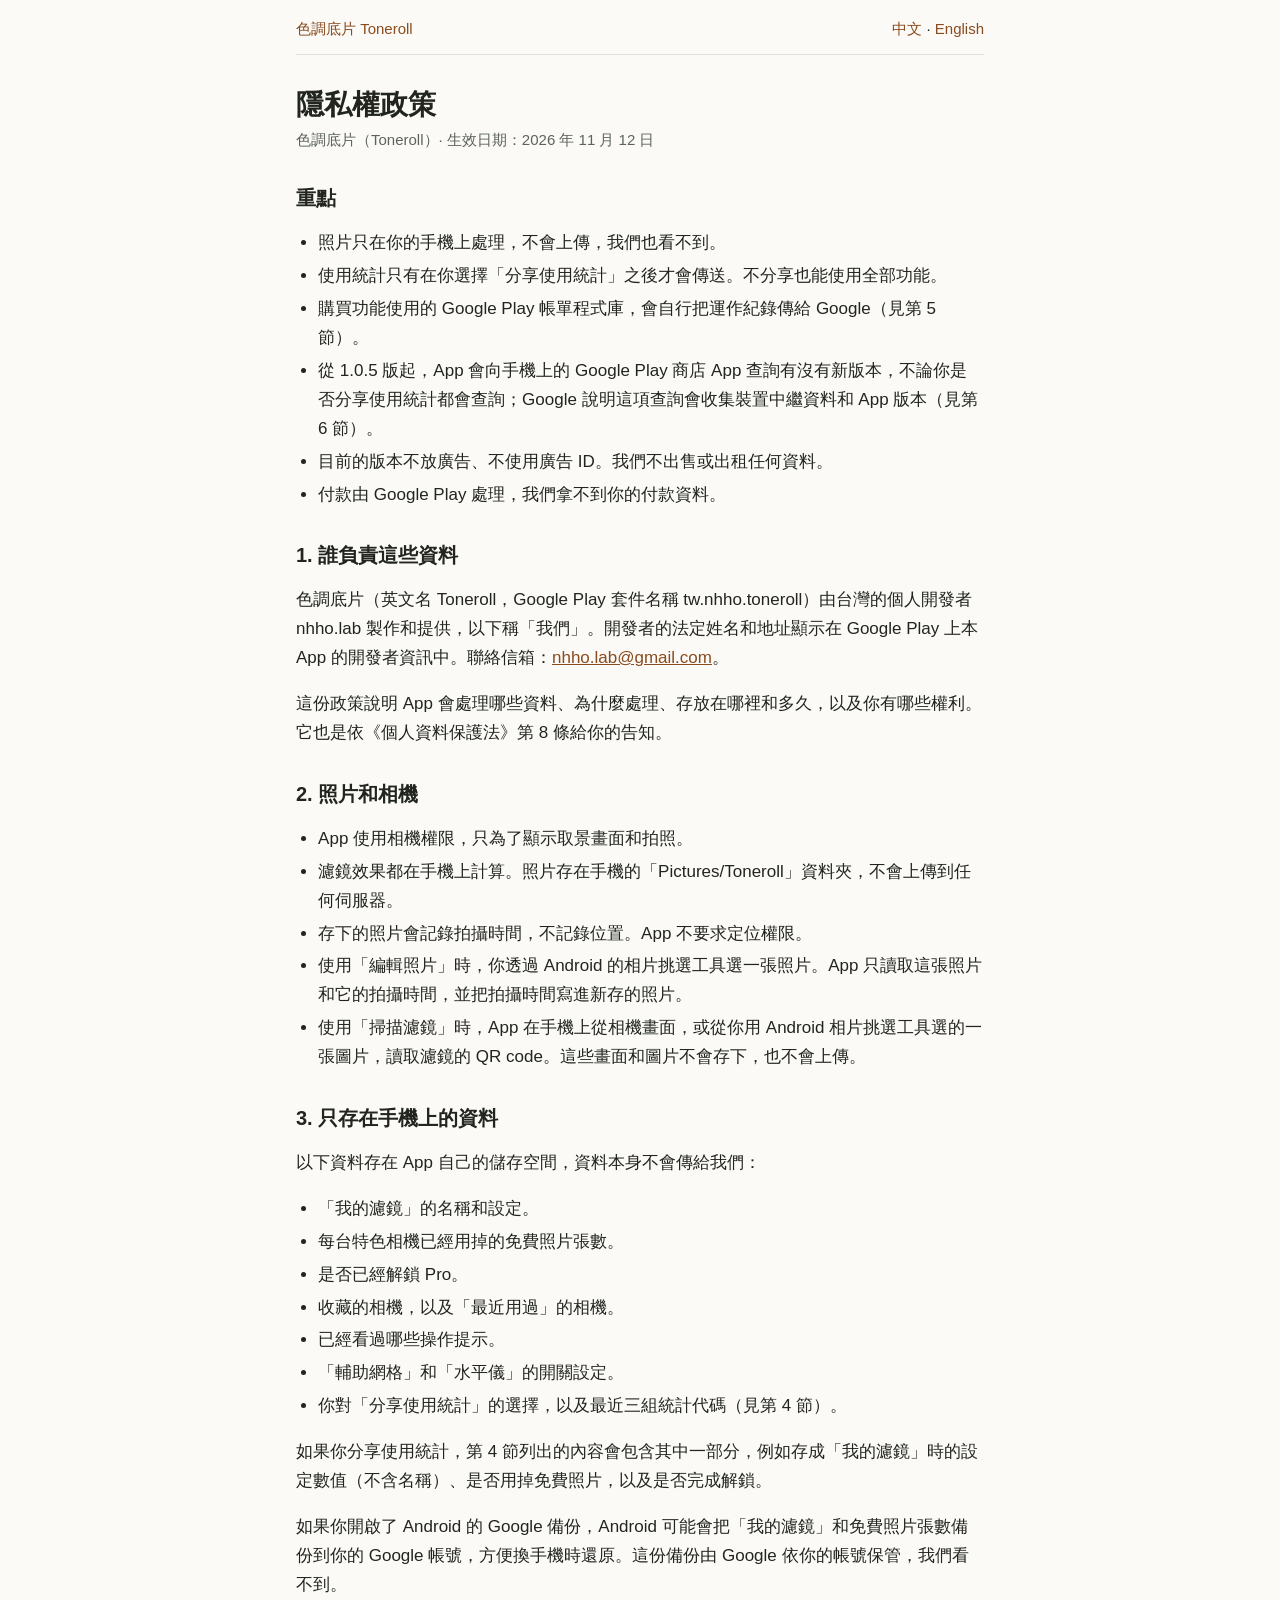
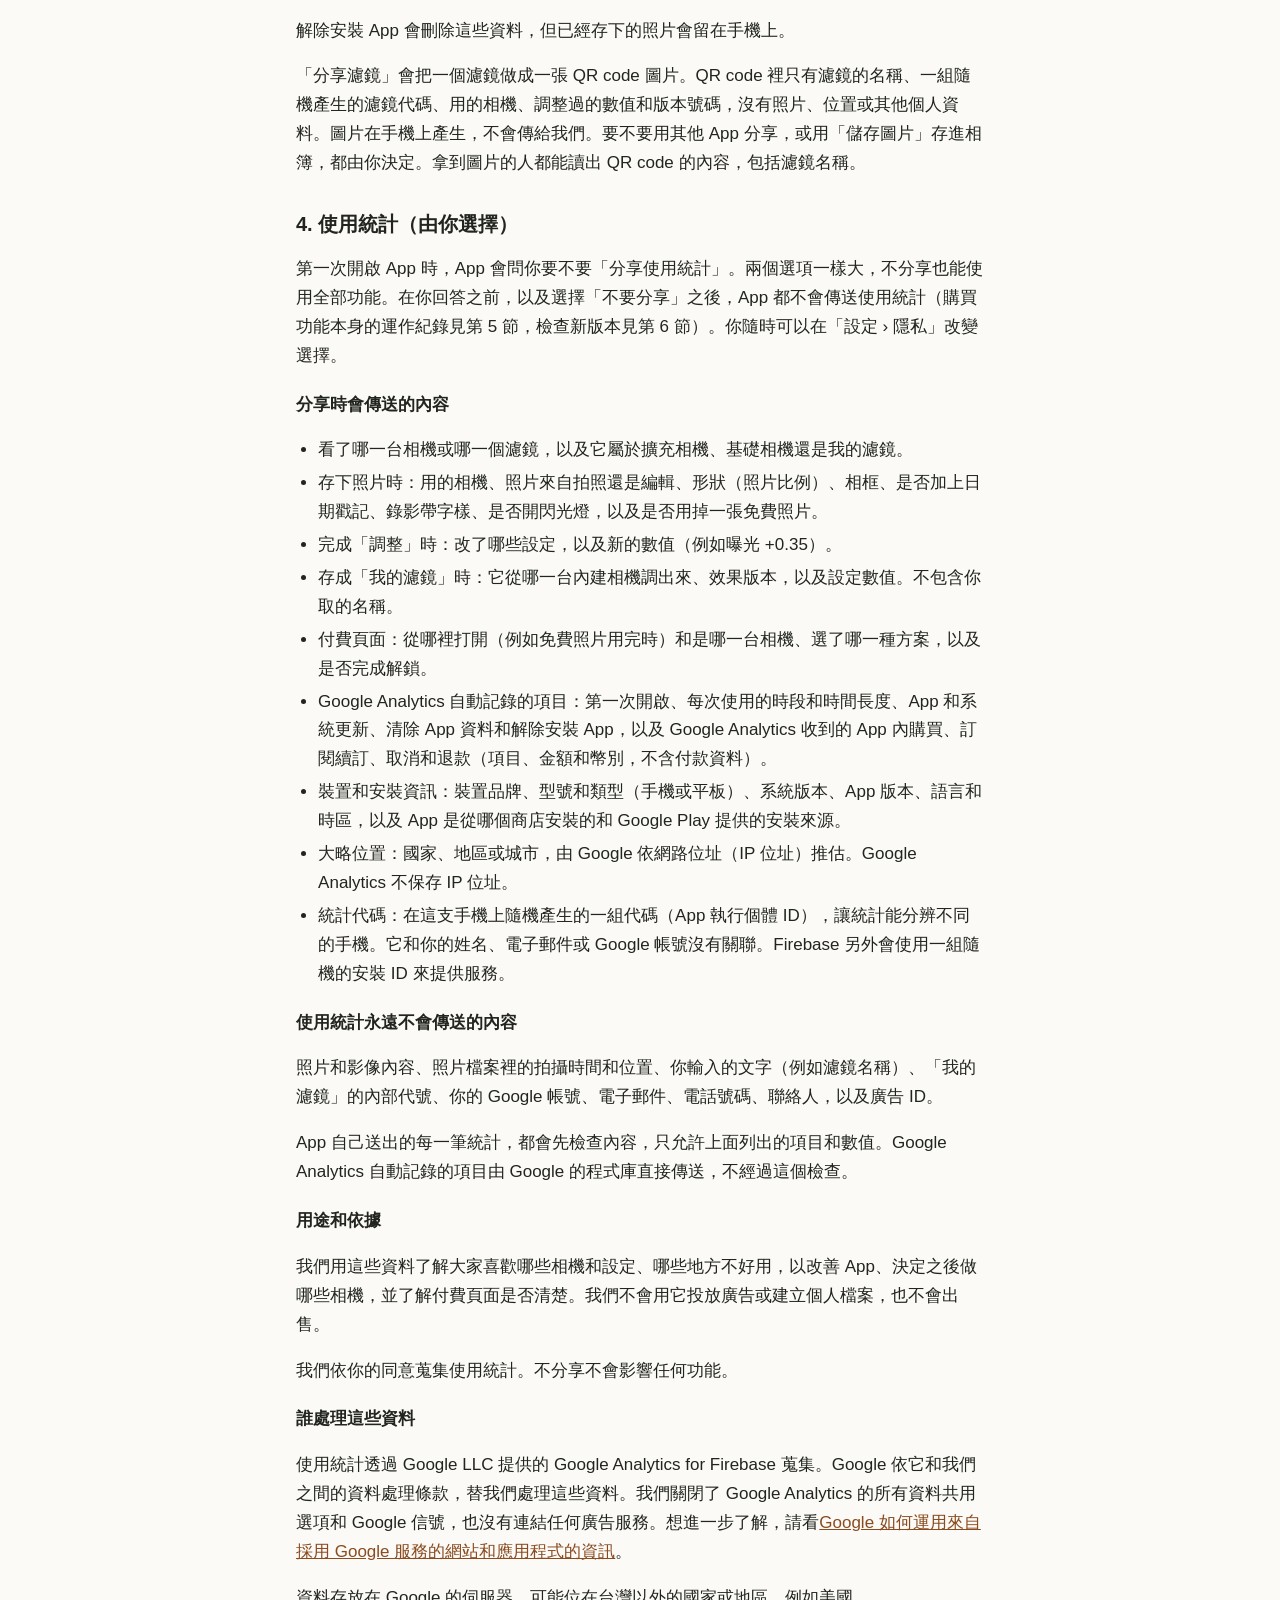
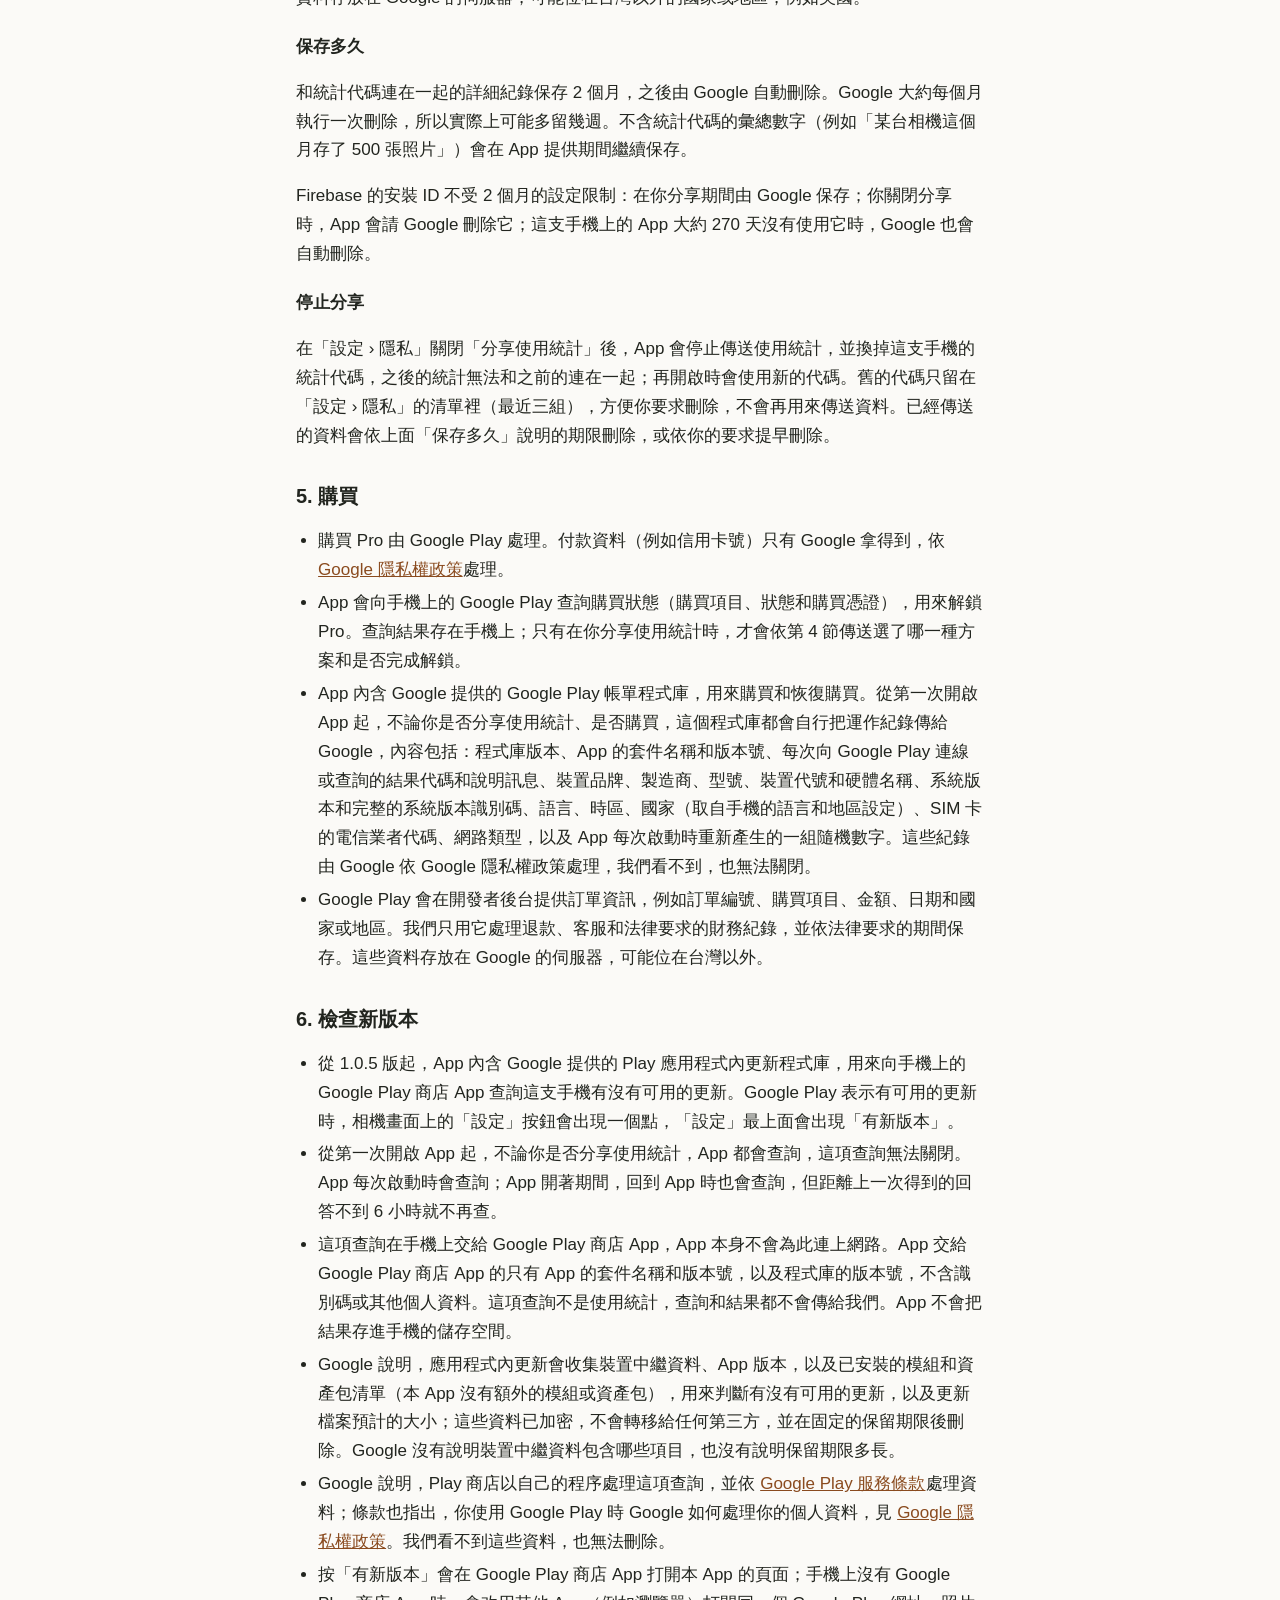
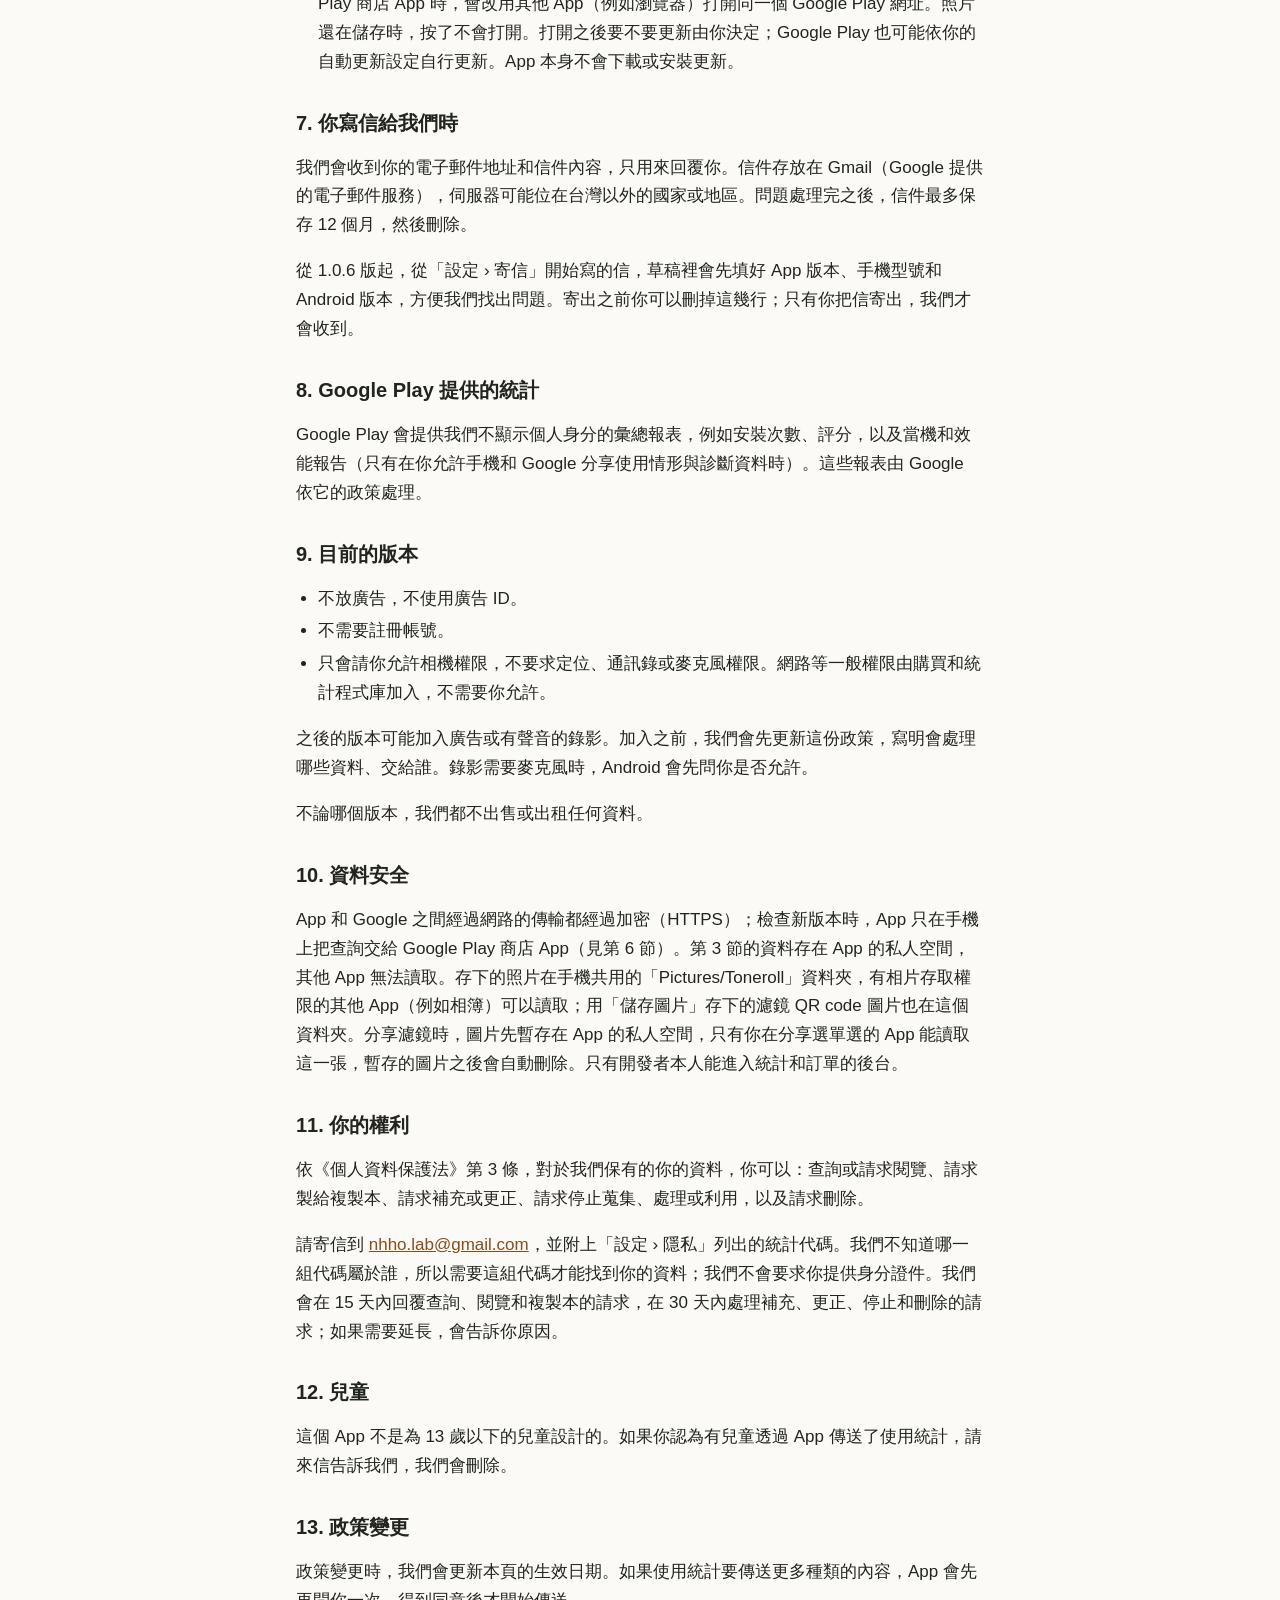
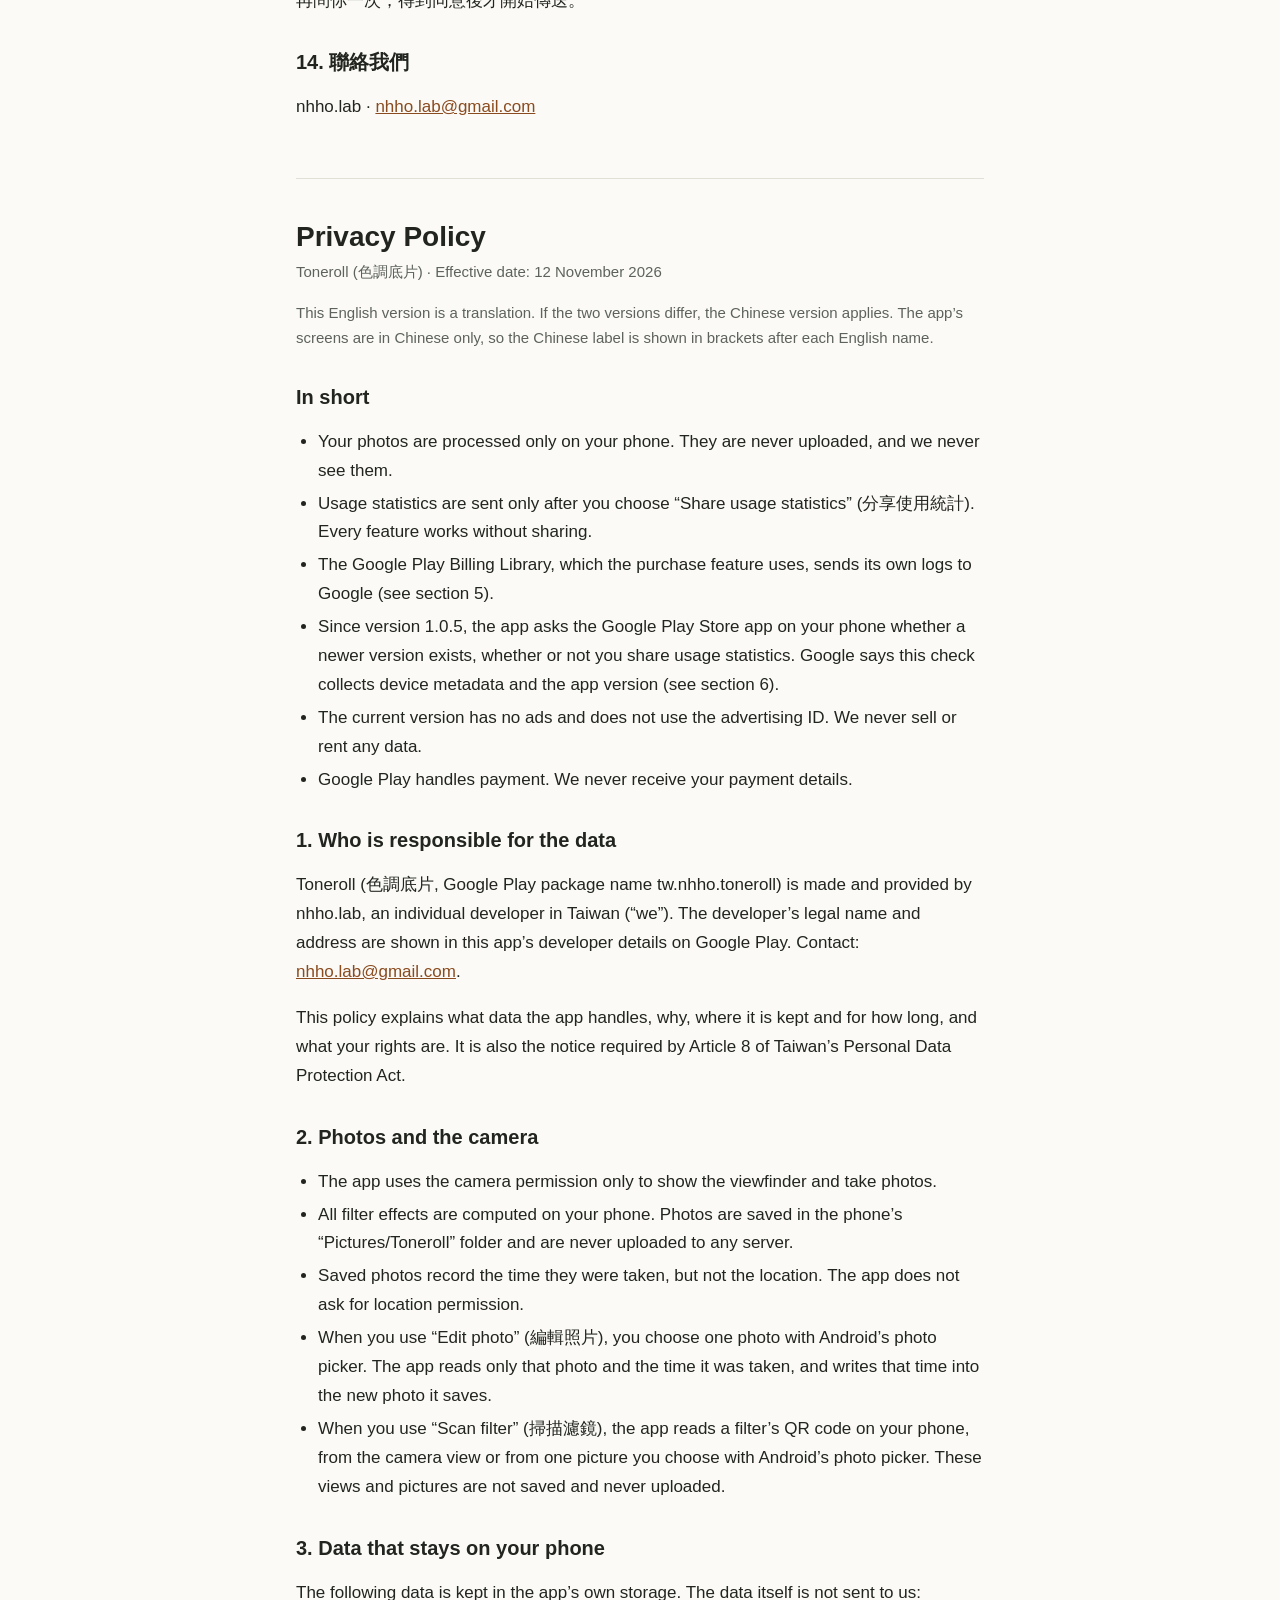
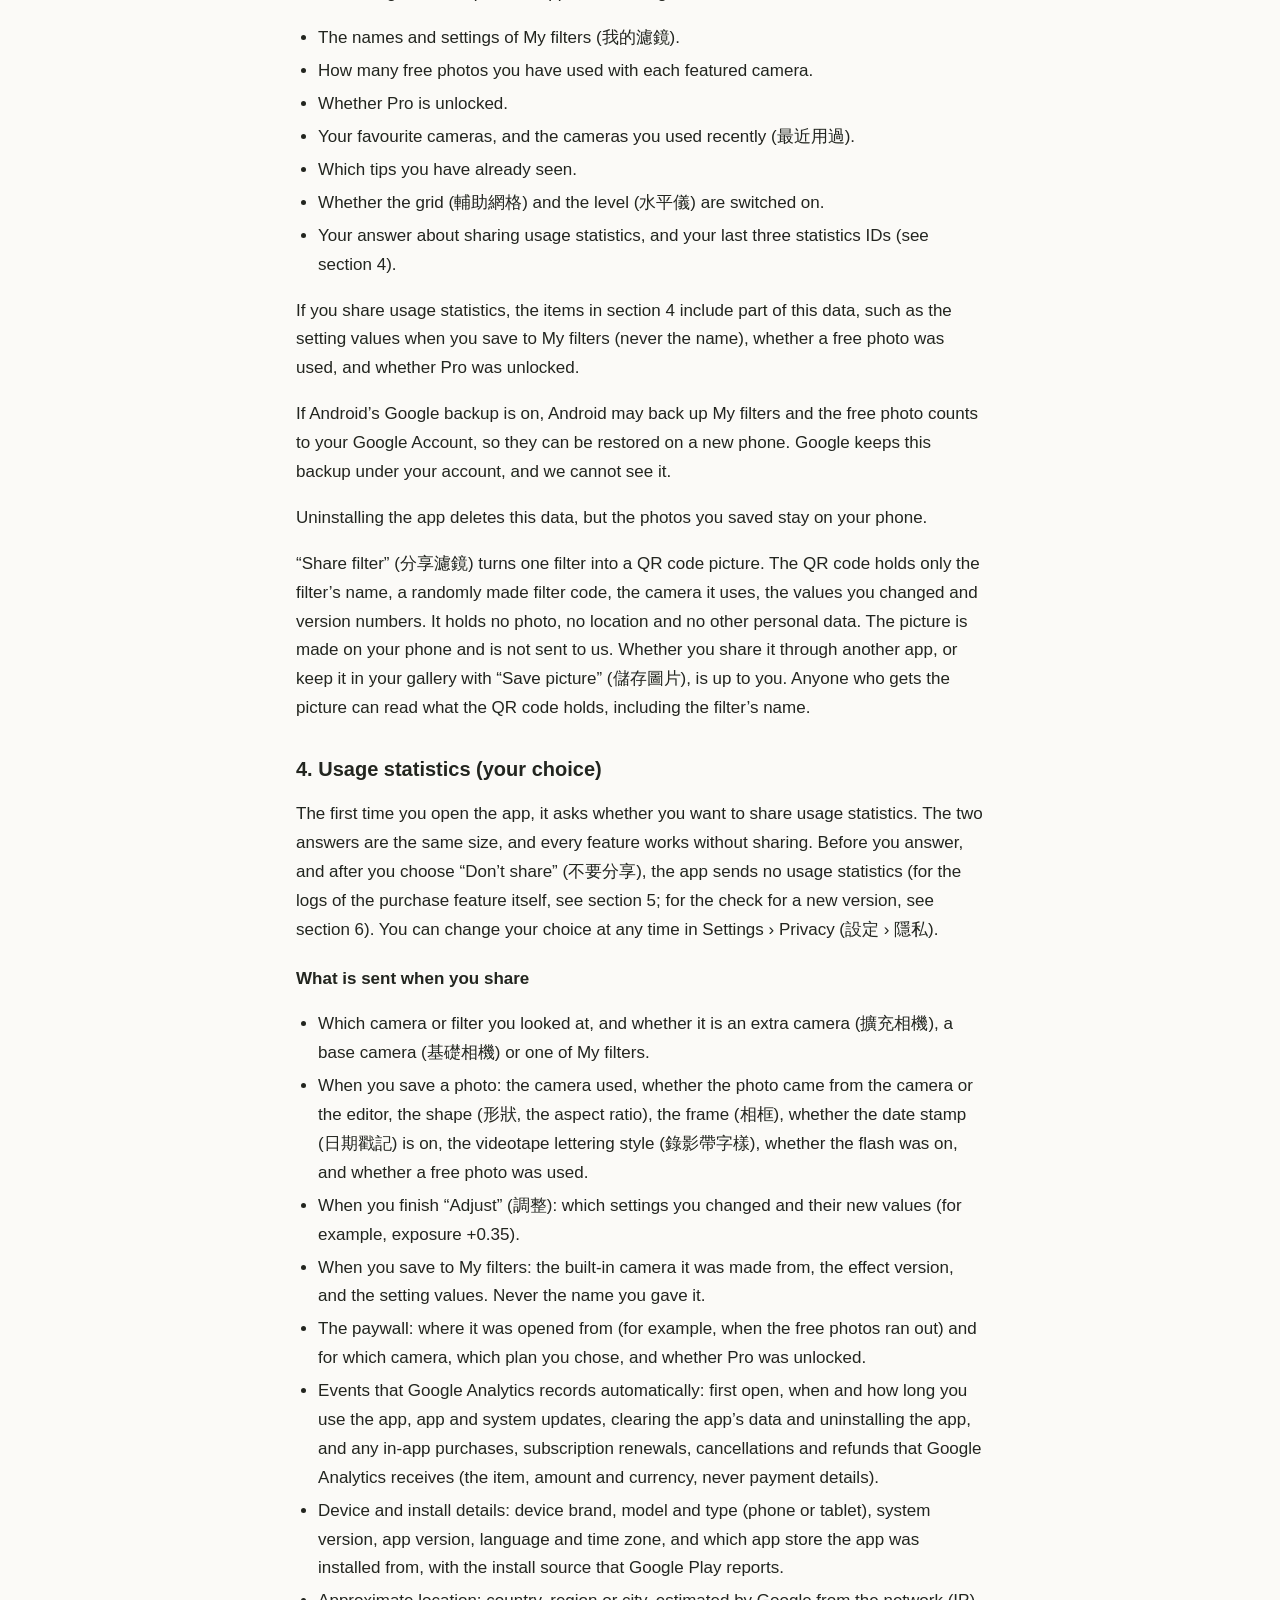
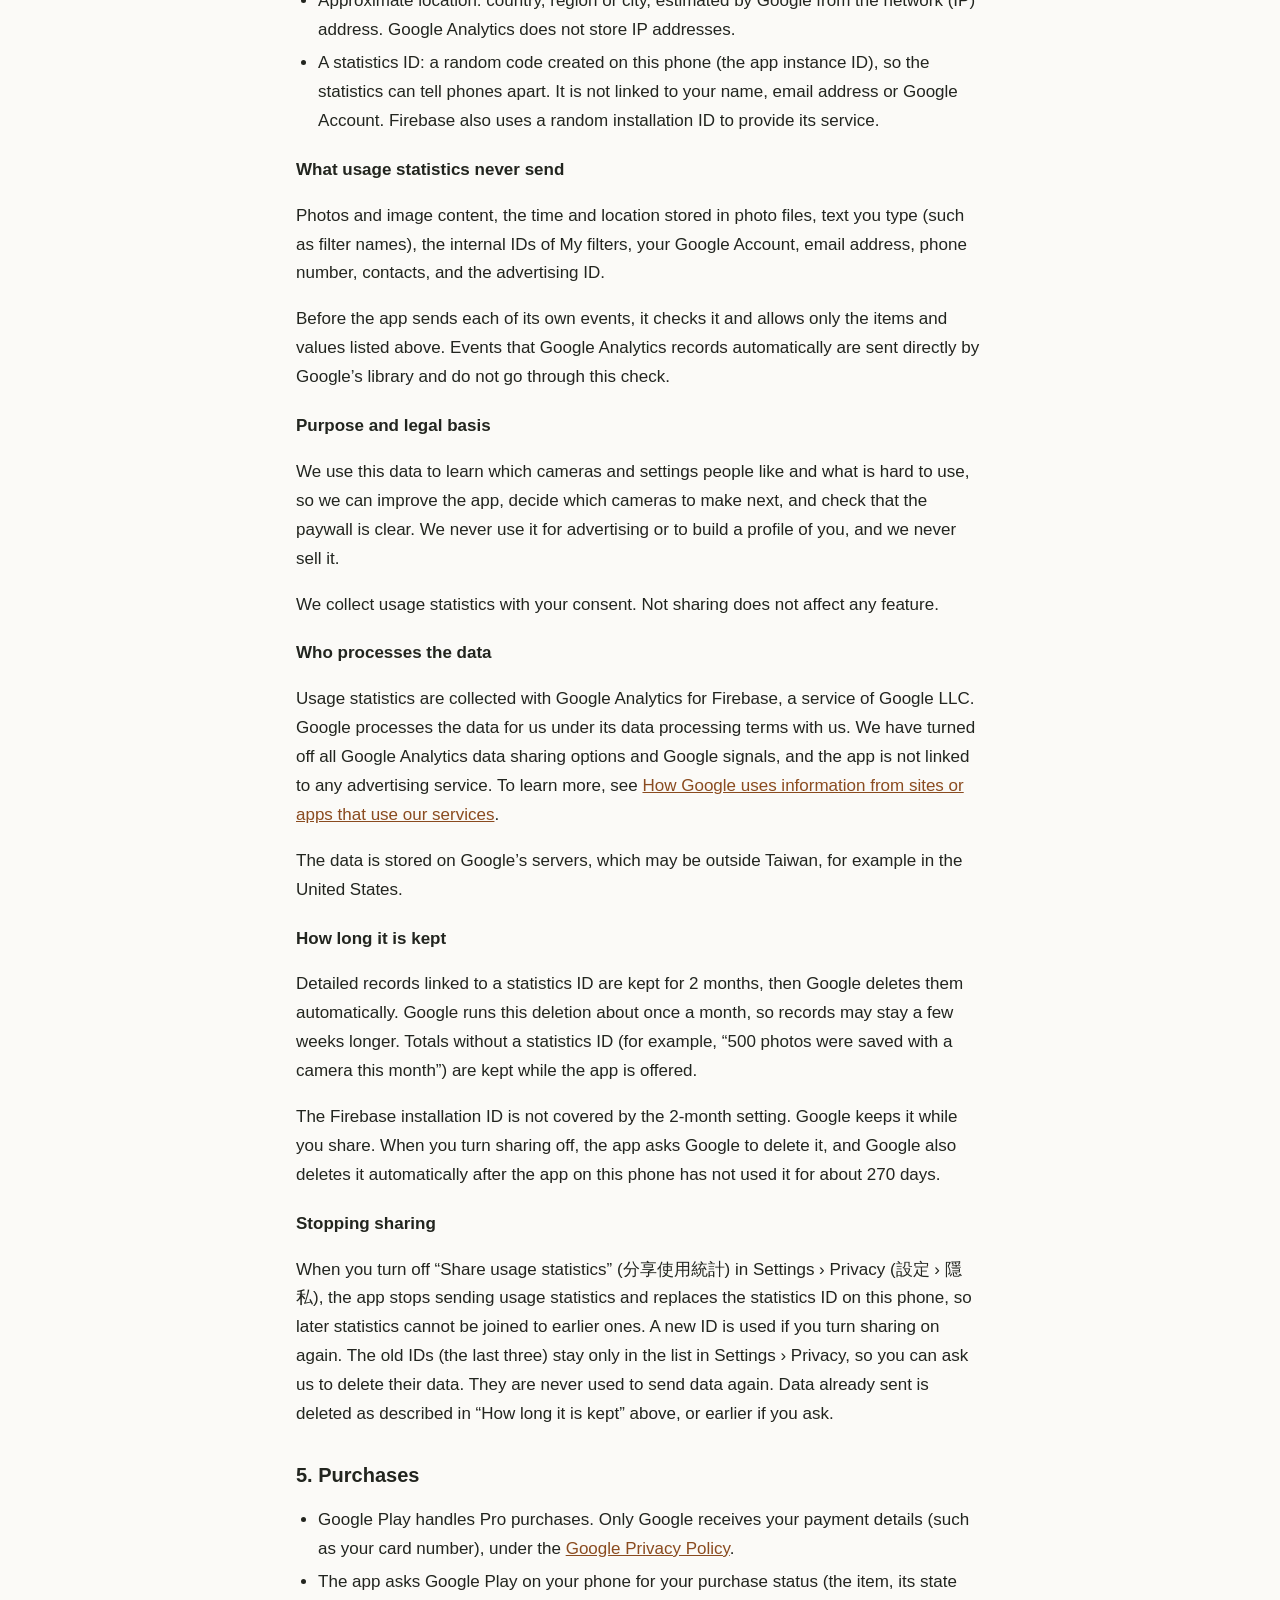
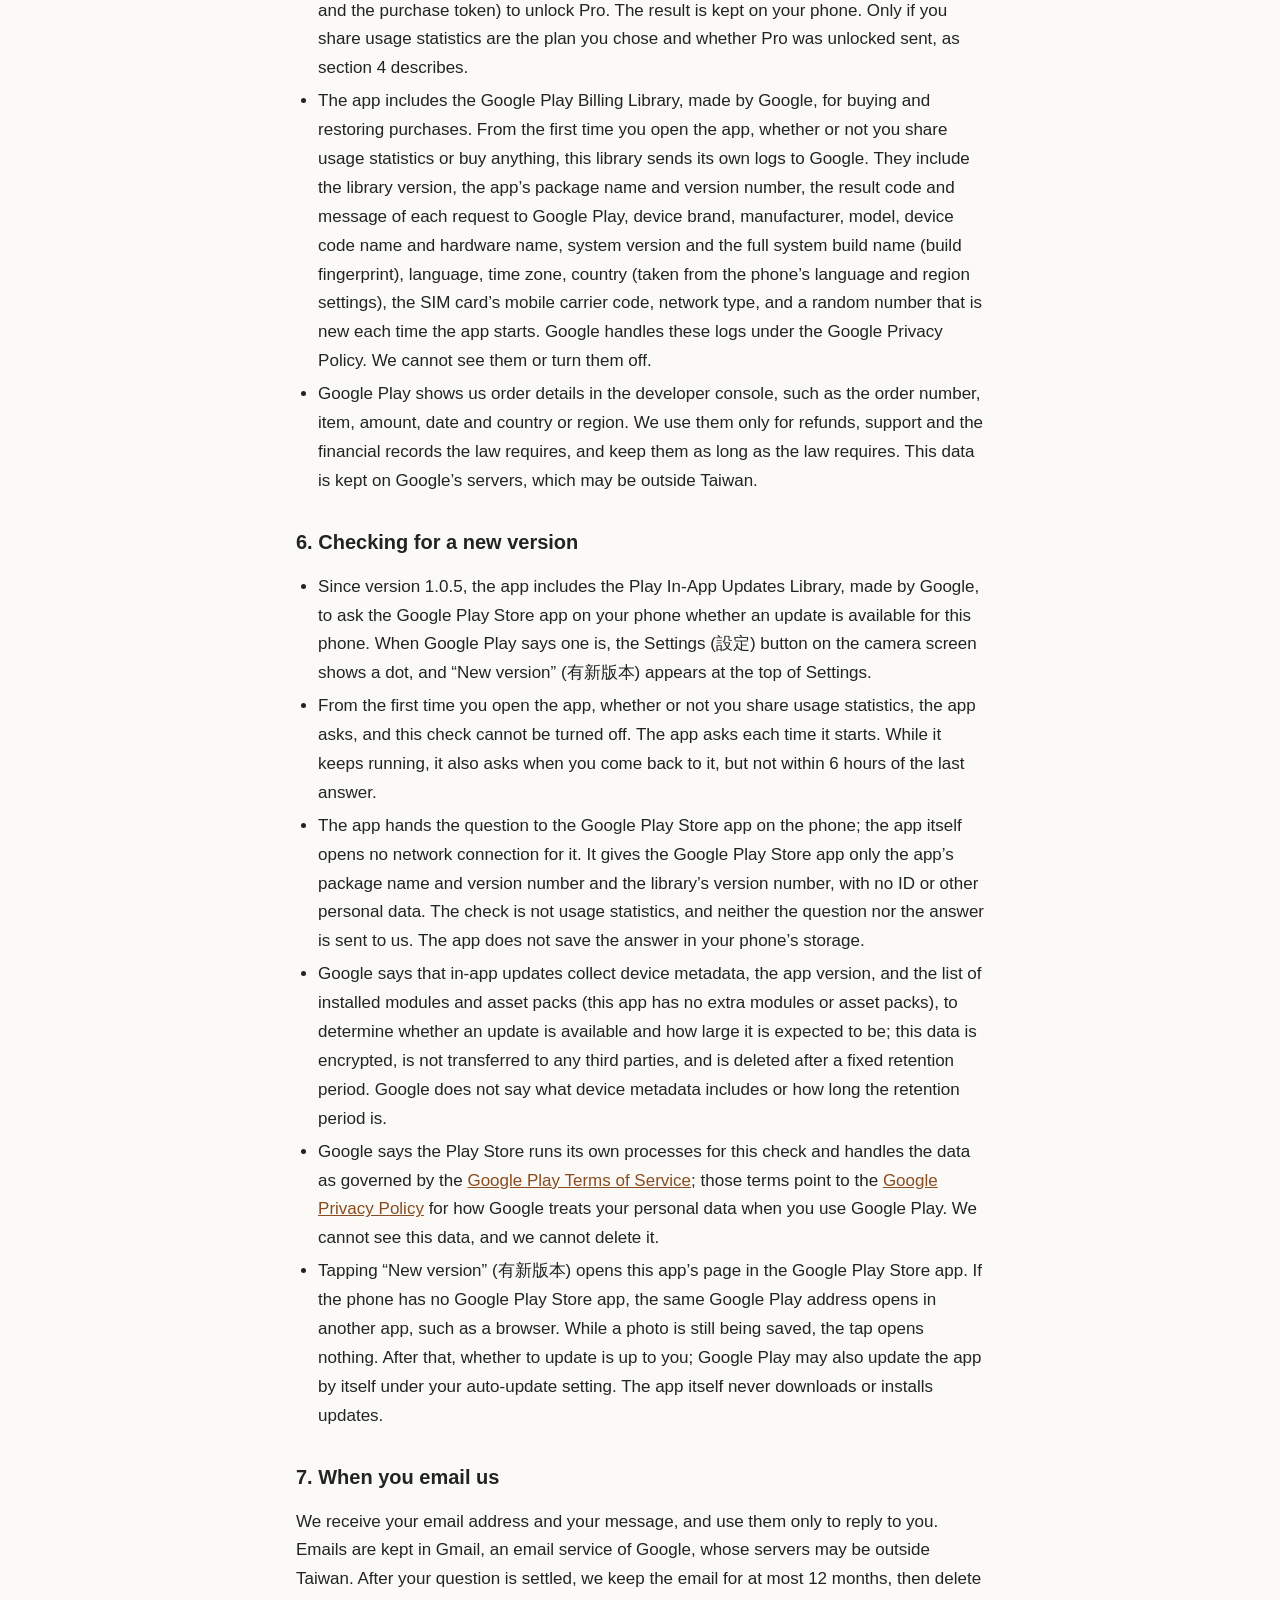
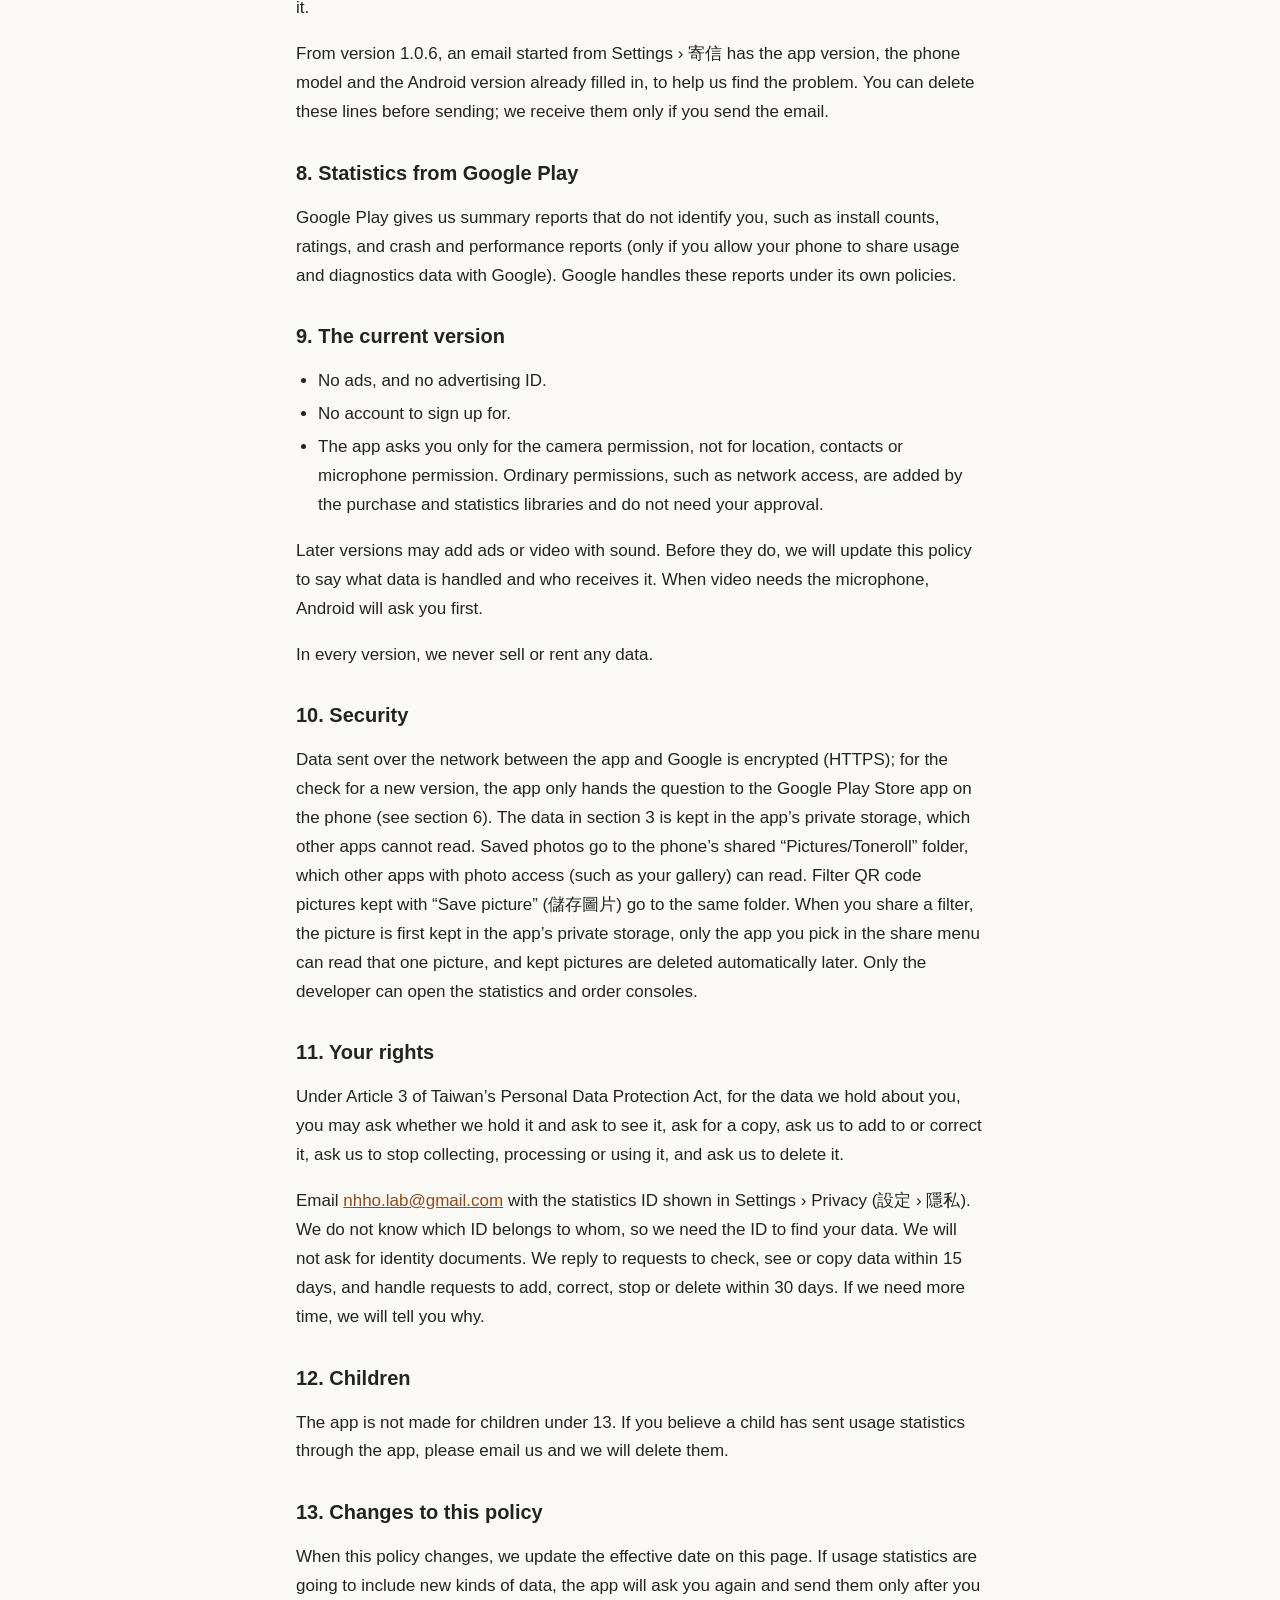
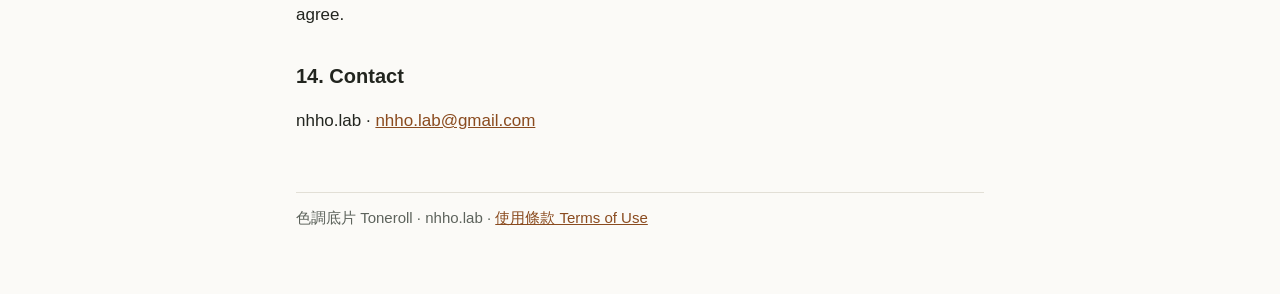
==== toneroll/privacy/index.html @ 7c61db4d "docs: the privacy policy for Toneroll 1.0.6: the mail draft's lines, the two switches - Section 7: f" ====
<!doctype html>
<html lang="zh-Hant-TW">
<head>
<meta charset="utf-8">
<meta name="viewport" content="width=device-width, initial-scale=1">
<title>隱私權政策 · 色調底片 Toneroll</title>
<link rel="stylesheet" href="../style.css">
</head>
<body>
<main>
<nav class="top"><a href="../">色調底片 Toneroll</a><span><a href="#zh">中文</a> · <a href="#en">English</a></span></nav>

<article id="zh">
<h1>隱私權政策</h1>
<p class="meta">色調底片（Toneroll）· 生效日期：2026 年 11 月 12 日</p>

<h2>重點</h2>
<ul>
<li>照片只在你的手機上處理，不會上傳，我們也看不到。</li>
<li>使用統計只有在你選擇「分享使用統計」之後才會傳送。不分享也能使用全部功能。</li>
<li>購買功能使用的 Google Play 帳單程式庫，會自行把運作紀錄傳給 Google（見第 5 節）。</li>
<li>從 1.0.5 版起，App 會向手機上的 Google Play 商店 App 查詢有沒有新版本，不論你是否分享使用統計都會查詢；Google 說明這項查詢會收集裝置中繼資料和 App 版本（見第 6 節）。</li>
<li>目前的版本不放廣告、不使用廣告 ID。我們不出售或出租任何資料。</li>
<li>付款由 Google Play 處理，我們拿不到你的付款資料。</li>
</ul>

<h2>1. 誰負責這些資料</h2>
<p>色調底片（英文名 Toneroll，Google Play 套件名稱 tw.nhho.toneroll）由台灣的個人開發者 nhho.lab 製作和提供，以下稱「我們」。開發者的法定姓名和地址顯示在 Google Play 上本 App 的開發者資訊中。聯絡信箱：<a href="mailto:nhho.lab@gmail.com">nhho.lab@gmail.com</a>。</p>
<p>這份政策說明 App 會處理哪些資料、為什麼處理、存放在哪裡和多久，以及你有哪些權利。它也是依《個人資料保護法》第 8 條給你的告知。</p>

<h2>2. 照片和相機</h2>
<ul>
<li>App 使用相機權限，只為了顯示取景畫面和拍照。</li>
<li>濾鏡效果都在手機上計算。照片存在手機的「Pictures/Toneroll」資料夾，不會上傳到任何伺服器。</li>
<li>存下的照片會記錄拍攝時間，不記錄位置。App 不要求定位權限。</li>
<li>使用「編輯照片」時，你透過 Android 的相片挑選工具選一張照片。App 只讀取這張照片和它的拍攝時間，並把拍攝時間寫進新存的照片。</li>
<li>使用「掃描濾鏡」時，App 在手機上從相機畫面，或從你用 Android 相片挑選工具選的一張圖片，讀取濾鏡的 QR code。這些畫面和圖片不會存下，也不會上傳。</li>
</ul>

<h2>3. 只存在手機上的資料</h2>
<p>以下資料存在 App 自己的儲存空間，資料本身不會傳給我們：</p>
<ul>
<li>「我的濾鏡」的名稱和設定。</li>
<li>每台特色相機已經用掉的免費照片張數。</li>
<li>是否已經解鎖 Pro。</li>
<li>收藏的相機，以及「最近用過」的相機。</li>
<li>已經看過哪些操作提示。</li>
<li>「輔助網格」和「水平儀」的開關設定。</li>
<li>你對「分享使用統計」的選擇，以及最近三組統計代碼（見第 4 節）。</li>
</ul>
<p>如果你分享使用統計，第 4 節列出的內容會包含其中一部分，例如存成「我的濾鏡」時的設定數值（不含名稱）、是否用掉免費照片，以及是否完成解鎖。</p>
<p>如果你開啟了 Android 的 Google 備份，Android 可能會把「我的濾鏡」和免費照片張數備份到你的 Google 帳號，方便換手機時還原。這份備份由 Google 依你的帳號保管，我們看不到。</p>
<p>解除安裝 App 會刪除這些資料，但已經存下的照片會留在手機上。</p>
<p>「分享濾鏡」會把一個濾鏡做成一張 QR code 圖片。QR code 裡只有濾鏡的名稱、一組隨機產生的濾鏡代碼、用的相機、調整過的數值和版本號碼，沒有照片、位置或其他個人資料。圖片在手機上產生，不會傳給我們。要不要用其他 App 分享，或用「儲存圖片」存進相簿，都由你決定。拿到圖片的人都能讀出 QR code 的內容，包括濾鏡名稱。</p>

<h2>4. 使用統計（由你選擇）</h2>
<p>第一次開啟 App 時，App 會問你要不要「分享使用統計」。兩個選項一樣大，不分享也能使用全部功能。在你回答之前，以及選擇「不要分享」之後，App 都不會傳送使用統計（購買功能本身的運作紀錄見第 5 節，檢查新版本見第 6 節）。你隨時可以在「設定 › 隱私」改變選擇。</p>

<h3>分享時會傳送的內容</h3>
<ul>
<li>看了哪一台相機或哪一個濾鏡，以及它屬於擴充相機、基礎相機還是我的濾鏡。</li>
<li>存下照片時：用的相機、照片來自拍照還是編輯、形狀（照片比例）、相框、是否加上日期戳記、錄影帶字樣、是否開閃光燈，以及是否用掉一張免費照片。</li>
<li>完成「調整」時：改了哪些設定，以及新的數值（例如曝光 +0.35）。</li>
<li>存成「我的濾鏡」時：它從哪一台內建相機調出來、效果版本，以及設定數值。不包含你取的名稱。</li>
<li>付費頁面：從哪裡打開（例如免費照片用完時）和是哪一台相機、選了哪一種方案，以及是否完成解鎖。</li>
<li>Google Analytics 自動記錄的項目：第一次開啟、每次使用的時段和時間長度、App 和系統更新、清除 App 資料和解除安裝 App，以及 Google Analytics 收到的 App 內購買、訂閱續訂、取消和退款（項目、金額和幣別，不含付款資料）。</li>
<li>裝置和安裝資訊：裝置品牌、型號和類型（手機或平板）、系統版本、App 版本、語言和時區，以及 App 是從哪個商店安裝的和 Google Play 提供的安裝來源。</li>
<li>大略位置：國家、地區或城市，由 Google 依網路位址（IP 位址）推估。Google Analytics 不保存 IP 位址。</li>
<li>統計代碼：在這支手機上隨機產生的一組代碼（App 執行個體 ID），讓統計能分辨不同的手機。它和你的姓名、電子郵件或 Google 帳號沒有關聯。Firebase 另外會使用一組隨機的安裝 ID 來提供服務。</li>
</ul>

<h3>使用統計永遠不會傳送的內容</h3>
<p>照片和影像內容、照片檔案裡的拍攝時間和位置、你輸入的文字（例如濾鏡名稱）、「我的濾鏡」的內部代號、你的 Google 帳號、電子郵件、電話號碼、聯絡人，以及廣告 ID。</p>
<p>App 自己送出的每一筆統計，都會先檢查內容，只允許上面列出的項目和數值。Google Analytics 自動記錄的項目由 Google 的程式庫直接傳送，不經過這個檢查。</p>

<h3>用途和依據</h3>
<p>我們用這些資料了解大家喜歡哪些相機和設定、哪些地方不好用，以改善 App、決定之後做哪些相機，並了解付費頁面是否清楚。我們不會用它投放廣告或建立個人檔案，也不會出售。</p>
<p>我們依你的同意蒐集使用統計。不分享不會影響任何功能。</p>

<h3>誰處理這些資料</h3>
<p>使用統計透過 Google LLC 提供的 Google Analytics for Firebase 蒐集。Google 依它和我們之間的資料處理條款，替我們處理這些資料。我們關閉了 Google Analytics 的所有資料共用選項和 Google 信號，也沒有連結任何廣告服務。想進一步了解，請看<a href="https://policies.google.com/technologies/partner-sites?hl=zh-TW">Google 如何運用來自採用 Google 服務的網站和應用程式的資訊</a>。</p>
<p>資料存放在 Google 的伺服器，可能位在台灣以外的國家或地區，例如美國。</p>

<h3>保存多久</h3>
<p>和統計代碼連在一起的詳細紀錄保存 2 個月，之後由 Google 自動刪除。Google 大約每個月執行一次刪除，所以實際上可能多留幾週。不含統計代碼的彙總數字（例如「某台相機這個月存了 500 張照片」）會在 App 提供期間繼續保存。</p>
<p>Firebase 的安裝 ID 不受 2 個月的設定限制：在你分享期間由 Google 保存；你關閉分享時，App 會請 Google 刪除它；這支手機上的 App 大約 270 天沒有使用它時，Google 也會自動刪除。</p>

<h3>停止分享</h3>
<p>在「設定 › 隱私」關閉「分享使用統計」後，App 會停止傳送使用統計，並換掉這支手機的統計代碼，之後的統計無法和之前的連在一起；再開啟時會使用新的代碼。舊的代碼只留在「設定 › 隱私」的清單裡（最近三組），方便你要求刪除，不會再用來傳送資料。已經傳送的資料會依上面「保存多久」說明的期限刪除，或依你的要求提早刪除。</p>

<h2>5. 購買</h2>
<ul>
<li>購買 Pro 由 Google Play 處理。付款資料（例如信用卡號）只有 Google 拿得到，依 <a href="https://policies.google.com/privacy?hl=zh-TW">Google 隱私權政策</a>處理。</li>
<li>App 會向手機上的 Google Play 查詢購買狀態（購買項目、狀態和購買憑證），用來解鎖 Pro。查詢結果存在手機上；只有在你分享使用統計時，才會依第 4 節傳送選了哪一種方案和是否完成解鎖。</li>
<li>App 內含 Google 提供的 Google Play 帳單程式庫，用來購買和恢復購買。從第一次開啟 App 起，不論你是否分享使用統計、是否購買，這個程式庫都會自行把運作紀錄傳給 Google，內容包括：程式庫版本、App 的套件名稱和版本號、每次向 Google Play 連線或查詢的結果代碼和說明訊息、裝置品牌、製造商、型號、裝置代號和硬體名稱、系統版本和完整的系統版本識別碼、語言、時區、國家（取自手機的語言和地區設定）、SIM 卡的電信業者代碼、網路類型，以及 App 每次啟動時重新產生的一組隨機數字。這些紀錄由 Google 依 Google 隱私權政策處理，我們看不到，也無法關閉。</li>
<li>Google Play 會在開發者後台提供訂單資訊，例如訂單編號、購買項目、金額、日期和國家或地區。我們只用它處理退款、客服和法律要求的財務紀錄，並依法律要求的期間保存。這些資料存放在 Google 的伺服器，可能位在台灣以外。</li>
</ul>

<h2>6. 檢查新版本</h2>
<ul>
<li>從 1.0.5 版起，App 內含 Google 提供的 Play 應用程式內更新程式庫，用來向手機上的 Google Play 商店 App 查詢這支手機有沒有可用的更新。Google Play 表示有可用的更新時，相機畫面上的「設定」按鈕會出現一個點，「設定」最上面會出現「有新版本」。</li>
<li>從第一次開啟 App 起，不論你是否分享使用統計，App 都會查詢，這項查詢無法關閉。App 每次啟動時會查詢；App 開著期間，回到 App 時也會查詢，但距離上一次得到的回答不到 6 小時就不再查。</li>
<li>這項查詢在手機上交給 Google Play 商店 App，App 本身不會為此連上網路。App 交給 Google Play 商店 App 的只有 App 的套件名稱和版本號，以及程式庫的版本號，不含識別碼或其他個人資料。這項查詢不是使用統計，查詢和結果都不會傳給我們。App 不會把結果存進手機的儲存空間。</li>
<li>Google 說明，應用程式內更新會收集裝置中繼資料、App 版本，以及已安裝的模組和資產包清單（本 App 沒有額外的模組或資產包），用來判斷有沒有可用的更新，以及更新檔案預計的大小；這些資料已加密，不會轉移給任何第三方，並在固定的保留期限後刪除。Google 沒有說明裝置中繼資料包含哪些項目，也沒有說明保留期限多長。</li>
<li>Google 說明，Play 商店以自己的程序處理這項查詢，並依 <a href="https://play.google.com/intl/zh-TW_tw/about/play-terms/index.html">Google Play 服務條款</a>處理資料；條款也指出，你使用 Google Play 時 Google 如何處理你的個人資料，見 <a href="https://policies.google.com/privacy?hl=zh-TW">Google 隱私權政策</a>。我們看不到這些資料，也無法刪除。</li>
<li>按「有新版本」會在 Google Play 商店 App 打開本 App 的頁面；手機上沒有 Google Play 商店 App 時，會改用其他 App（例如瀏覽器）打開同一個 Google Play 網址。照片還在儲存時，按了不會打開。打開之後要不要更新由你決定；Google Play 也可能依你的自動更新設定自行更新。App 本身不會下載或安裝更新。</li>
</ul>

<h2>7. 你寫信給我們時</h2>
<p>我們會收到你的電子郵件地址和信件內容，只用來回覆你。信件存放在 Gmail（Google 提供的電子郵件服務），伺服器可能位在台灣以外的國家或地區。問題處理完之後，信件最多保存 12 個月，然後刪除。</p>
<p>從 1.0.6 版起，從「設定 › 寄信」開始寫的信，草稿裡會先填好 App 版本、手機型號和 Android 版本，方便我們找出問題。寄出之前你可以刪掉這幾行；只有你把信寄出，我們才會收到。</p>

<h2>8. Google Play 提供的統計</h2>
<p>Google Play 會提供我們不顯示個人身分的彙總報表，例如安裝次數、評分，以及當機和效能報告（只有在你允許手機和 Google 分享使用情形與診斷資料時）。這些報表由 Google 依它的政策處理。</p>

<h2>9. 目前的版本</h2>
<ul>
<li>不放廣告，不使用廣告 ID。</li>
<li>不需要註冊帳號。</li>
<li>只會請你允許相機權限，不要求定位、通訊錄或麥克風權限。網路等一般權限由購買和統計程式庫加入，不需要你允許。</li>
</ul>
<p>之後的版本可能加入廣告或有聲音的錄影。加入之前，我們會先更新這份政策，寫明會處理哪些資料、交給誰。錄影需要麥克風時，Android 會先問你是否允許。</p>
<p>不論哪個版本，我們都不出售或出租任何資料。</p>

<h2>10. 資料安全</h2>
<p>App 和 Google 之間經過網路的傳輸都經過加密（HTTPS）；檢查新版本時，App 只在手機上把查詢交給 Google Play 商店 App（見第 6 節）。第 3 節的資料存在 App 的私人空間，其他 App 無法讀取。存下的照片在手機共用的「Pictures/Toneroll」資料夾，有相片存取權限的其他 App（例如相簿）可以讀取；用「儲存圖片」存下的濾鏡 QR code 圖片也在這個資料夾。分享濾鏡時，圖片先暫存在 App 的私人空間，只有你在分享選單選的 App 能讀取這一張，暫存的圖片之後會自動刪除。只有開發者本人能進入統計和訂單的後台。</p>

<h2>11. 你的權利</h2>
<p>依《個人資料保護法》第 3 條，對於我們保有的你的資料，你可以：查詢或請求閱覽、請求製給複製本、請求補充或更正、請求停止蒐集、處理或利用，以及請求刪除。</p>
<p>請寄信到 <a href="mailto:nhho.lab@gmail.com">nhho.lab@gmail.com</a>，並附上「設定 › 隱私」列出的統計代碼。我們不知道哪一組代碼屬於誰，所以需要這組代碼才能找到你的資料；我們不會要求你提供身分證件。我們會在 15 天內回覆查詢、閱覽和複製本的請求，在 30 天內處理補充、更正、停止和刪除的請求；如果需要延長，會告訴你原因。</p>

<h2>12. 兒童</h2>
<p>這個 App 不是為 13 歲以下的兒童設計的。如果你認為有兒童透過 App 傳送了使用統計，請來信告訴我們，我們會刪除。</p>

<h2>13. 政策變更</h2>
<p>政策變更時，我們會更新本頁的生效日期。如果使用統計要傳送更多種類的內容，App 會先再問你一次，得到同意後才開始傳送。</p>

<h2>14. 聯絡我們</h2>
<p>nhho.lab · <a href="mailto:nhho.lab@gmail.com">nhho.lab@gmail.com</a></p>
</article>

<article id="en" lang="en">
<h1>Privacy Policy</h1>
<p class="meta">Toneroll (色調底片) · Effective date: 12 November 2026</p>
<p class="meta">This English version is a translation. If the two versions differ, the Chinese version applies. The app’s screens are in Chinese only, so the Chinese label is shown in brackets after each English name.</p>

<h2>In short</h2>
<ul>
<li>Your photos are processed only on your phone. They are never uploaded, and we never see them.</li>
<li>Usage statistics are sent only after you choose “Share usage statistics” (分享使用統計). Every feature works without sharing.</li>
<li>The Google Play Billing Library, which the purchase feature uses, sends its own logs to Google (see section 5).</li>
<li>Since version 1.0.5, the app asks the Google Play Store app on your phone whether a newer version exists, whether or not you share usage statistics. Google says this check collects device metadata and the app version (see section 6).</li>
<li>The current version has no ads and does not use the advertising ID. We never sell or rent any data.</li>
<li>Google Play handles payment. We never receive your payment details.</li>
</ul>

<h2>1. Who is responsible for the data</h2>
<p>Toneroll (色調底片, Google Play package name tw.nhho.toneroll) is made and provided by nhho.lab, an individual developer in Taiwan (“we”). The developer’s legal name and address are shown in this app’s developer details on Google Play. Contact: <a href="mailto:nhho.lab@gmail.com">nhho.lab@gmail.com</a>.</p>
<p>This policy explains what data the app handles, why, where it is kept and for how long, and what your rights are. It is also the notice required by Article 8 of Taiwan’s Personal Data Protection Act.</p>

<h2>2. Photos and the camera</h2>
<ul>
<li>The app uses the camera permission only to show the viewfinder and take photos.</li>
<li>All filter effects are computed on your phone. Photos are saved in the phone’s “Pictures/Toneroll” folder and are never uploaded to any server.</li>
<li>Saved photos record the time they were taken, but not the location. The app does not ask for location permission.</li>
<li>When you use “Edit photo” (編輯照片), you choose one photo with Android’s photo picker. The app reads only that photo and the time it was taken, and writes that time into the new photo it saves.</li>
<li>When you use “Scan filter” (掃描濾鏡), the app reads a filter’s QR code on your phone, from the camera view or from one picture you choose with Android’s photo picker. These views and pictures are not saved and never uploaded.</li>
</ul>

<h2>3. Data that stays on your phone</h2>
<p>The following data is kept in the app’s own storage. The data itself is not sent to us:</p>
<ul>
<li>The names and settings of My filters (我的濾鏡).</li>
<li>How many free photos you have used with each featured camera.</li>
<li>Whether Pro is unlocked.</li>
<li>Your favourite cameras, and the cameras you used recently (最近用過).</li>
<li>Which tips you have already seen.</li>
<li>Whether the grid (輔助網格) and the level (水平儀) are switched on.</li>
<li>Your answer about sharing usage statistics, and your last three statistics IDs (see section 4).</li>
</ul>
<p>If you share usage statistics, the items in section 4 include part of this data, such as the setting values when you save to My filters (never the name), whether a free photo was used, and whether Pro was unlocked.</p>
<p>If Android’s Google backup is on, Android may back up My filters and the free photo counts to your Google Account, so they can be restored on a new phone. Google keeps this backup under your account, and we cannot see it.</p>
<p>Uninstalling the app deletes this data, but the photos you saved stay on your phone.</p>
<p>“Share filter” (分享濾鏡) turns one filter into a QR code picture. The QR code holds only the filter’s name, a randomly made filter code, the camera it uses, the values you changed and version numbers. It holds no photo, no location and no other personal data. The picture is made on your phone and is not sent to us. Whether you share it through another app, or keep it in your gallery with “Save picture” (儲存圖片), is up to you. Anyone who gets the picture can read what the QR code holds, including the filter’s name.</p>

<h2>4. Usage statistics (your choice)</h2>
<p>The first time you open the app, it asks whether you want to share usage statistics. The two answers are the same size, and every feature works without sharing. Before you answer, and after you choose “Don’t share” (不要分享), the app sends no usage statistics (for the logs of the purchase feature itself, see section 5; for the check for a new version, see section 6). You can change your choice at any time in Settings › Privacy (設定 › 隱私).</p>

<h3>What is sent when you share</h3>
<ul>
<li>Which camera or filter you looked at, and whether it is an extra camera (擴充相機), a base camera (基礎相機) or one of My filters.</li>
<li>When you save a photo: the camera used, whether the photo came from the camera or the editor, the shape (形狀, the aspect ratio), the frame (相框), whether the date stamp (日期戳記) is on, the videotape lettering style (錄影帶字樣), whether the flash was on, and whether a free photo was used.</li>
<li>When you finish “Adjust” (調整): which settings you changed and their new values (for example, exposure +0.35).</li>
<li>When you save to My filters: the built-in camera it was made from, the effect version, and the setting values. Never the name you gave it.</li>
<li>The paywall: where it was opened from (for example, when the free photos ran out) and for which camera, which plan you chose, and whether Pro was unlocked.</li>
<li>Events that Google Analytics records automatically: first open, when and how long you use the app, app and system updates, clearing the app’s data and uninstalling the app, and any in-app purchases, subscription renewals, cancellations and refunds that Google Analytics receives (the item, amount and currency, never payment details).</li>
<li>Device and install details: device brand, model and type (phone or tablet), system version, app version, language and time zone, and which app store the app was installed from, with the install source that Google Play reports.</li>
<li>Approximate location: country, region or city, estimated by Google from the network (IP) address. Google Analytics does not store IP addresses.</li>
<li>A statistics ID: a random code created on this phone (the app instance ID), so the statistics can tell phones apart. It is not linked to your name, email address or Google Account. Firebase also uses a random installation ID to provide its service.</li>
</ul>

<h3>What usage statistics never send</h3>
<p>Photos and image content, the time and location stored in photo files, text you type (such as filter names), the internal IDs of My filters, your Google Account, email address, phone number, contacts, and the advertising ID.</p>
<p>Before the app sends each of its own events, it checks it and allows only the items and values listed above. Events that Google Analytics records automatically are sent directly by Google’s library and do not go through this check.</p>

<h3>Purpose and legal basis</h3>
<p>We use this data to learn which cameras and settings people like and what is hard to use, so we can improve the app, decide which cameras to make next, and check that the paywall is clear. We never use it for advertising or to build a profile of you, and we never sell it.</p>
<p>We collect usage statistics with your consent. Not sharing does not affect any feature.</p>

<h3>Who processes the data</h3>
<p>Usage statistics are collected with Google Analytics for Firebase, a service of Google LLC. Google processes the data for us under its data processing terms with us. We have turned off all Google Analytics data sharing options and Google signals, and the app is not linked to any advertising service. To learn more, see <a href="https://policies.google.com/technologies/partner-sites?hl=en">How Google uses information from sites or apps that use our services</a>.</p>
<p>The data is stored on Google’s servers, which may be outside Taiwan, for example in the United States.</p>

<h3>How long it is kept</h3>
<p>Detailed records linked to a statistics ID are kept for 2 months, then Google deletes them automatically. Google runs this deletion about once a month, so records may stay a few weeks longer. Totals without a statistics ID (for example, “500 photos were saved with a camera this month”) are kept while the app is offered.</p>
<p>The Firebase installation ID is not covered by the 2-month setting. Google keeps it while you share. When you turn sharing off, the app asks Google to delete it, and Google also deletes it automatically after the app on this phone has not used it for about 270 days.</p>

<h3>Stopping sharing</h3>
<p>When you turn off “Share usage statistics” (分享使用統計) in Settings › Privacy (設定 › 隱私), the app stops sending usage statistics and replaces the statistics ID on this phone, so later statistics cannot be joined to earlier ones. A new ID is used if you turn sharing on again. The old IDs (the last three) stay only in the list in Settings › Privacy, so you can ask us to delete their data. They are never used to send data again. Data already sent is deleted as described in “How long it is kept” above, or earlier if you ask.</p>

<h2>5. Purchases</h2>
<ul>
<li>Google Play handles Pro purchases. Only Google receives your payment details (such as your card number), under the <a href="https://policies.google.com/privacy?hl=en">Google Privacy Policy</a>.</li>
<li>The app asks Google Play on your phone for your purchase status (the item, its state and the purchase token) to unlock Pro. The result is kept on your phone. Only if you share usage statistics are the plan you chose and whether Pro was unlocked sent, as section 4 describes.</li>
<li>The app includes the Google Play Billing Library, made by Google, for buying and restoring purchases. From the first time you open the app, whether or not you share usage statistics or buy anything, this library sends its own logs to Google. They include the library version, the app’s package name and version number, the result code and message of each request to Google Play, device brand, manufacturer, model, device code name and hardware name, system version and the full system build name (build fingerprint), language, time zone, country (taken from the phone’s language and region settings), the SIM card’s mobile carrier code, network type, and a random number that is new each time the app starts. Google handles these logs under the Google Privacy Policy. We cannot see them or turn them off.</li>
<li>Google Play shows us order details in the developer console, such as the order number, item, amount, date and country or region. We use them only for refunds, support and the financial records the law requires, and keep them as long as the law requires. This data is kept on Google’s servers, which may be outside Taiwan.</li>
</ul>

<h2>6. Checking for a new version</h2>
<ul>
<li>Since version 1.0.5, the app includes the Play In-App Updates Library, made by Google, to ask the Google Play Store app on your phone whether an update is available for this phone. When Google Play says one is, the Settings (設定) button on the camera screen shows a dot, and “New version” (有新版本) appears at the top of Settings.</li>
<li>From the first time you open the app, whether or not you share usage statistics, the app asks, and this check cannot be turned off. The app asks each time it starts. While it keeps running, it also asks when you come back to it, but not within 6 hours of the last answer.</li>
<li>The app hands the question to the Google Play Store app on the phone; the app itself opens no network connection for it. It gives the Google Play Store app only the app’s package name and version number and the library’s version number, with no ID or other personal data. The check is not usage statistics, and neither the question nor the answer is sent to us. The app does not save the answer in your phone’s storage.</li>
<li>Google says that in-app updates collect device metadata, the app version, and the list of installed modules and asset packs (this app has no extra modules or asset packs), to determine whether an update is available and how large it is expected to be; this data is encrypted, is not transferred to any third parties, and is deleted after a fixed retention period. Google does not say what device metadata includes or how long the retention period is.</li>
<li>Google says the Play Store runs its own processes for this check and handles the data as governed by the <a href="https://play.google.com/intl/en_us/about/play-terms/index.html">Google Play Terms of Service</a>; those terms point to the <a href="https://policies.google.com/privacy?hl=en">Google Privacy Policy</a> for how Google treats your personal data when you use Google Play. We cannot see this data, and we cannot delete it.</li>
<li>Tapping “New version” (有新版本) opens this app’s page in the Google Play Store app. If the phone has no Google Play Store app, the same Google Play address opens in another app, such as a browser. While a photo is still being saved, the tap opens nothing. After that, whether to update is up to you; Google Play may also update the app by itself under your auto-update setting. The app itself never downloads or installs updates.</li>
</ul>

<h2>7. When you email us</h2>
<p>We receive your email address and your message, and use them only to reply to you. Emails are kept in Gmail, an email service of Google, whose servers may be outside Taiwan. After your question is settled, we keep the email for at most 12 months, then delete it.</p>
<p>From version 1.0.6, an email started from Settings › 寄信 has the app version, the phone model and the Android version already filled in, to help us find the problem. You can delete these lines before sending; we receive them only if you send the email.</p>

<h2>8. Statistics from Google Play</h2>
<p>Google Play gives us summary reports that do not identify you, such as install counts, ratings, and crash and performance reports (only if you allow your phone to share usage and diagnostics data with Google). Google handles these reports under its own policies.</p>

<h2>9. The current version</h2>
<ul>
<li>No ads, and no advertising ID.</li>
<li>No account to sign up for.</li>
<li>The app asks you only for the camera permission, not for location, contacts or microphone permission. Ordinary permissions, such as network access, are added by the purchase and statistics libraries and do not need your approval.</li>
</ul>
<p>Later versions may add ads or video with sound. Before they do, we will update this policy to say what data is handled and who receives it. When video needs the microphone, Android will ask you first.</p>
<p>In every version, we never sell or rent any data.</p>

<h2>10. Security</h2>
<p>Data sent over the network between the app and Google is encrypted (HTTPS); for the check for a new version, the app only hands the question to the Google Play Store app on the phone (see section 6). The data in section 3 is kept in the app’s private storage, which other apps cannot read. Saved photos go to the phone’s shared “Pictures/Toneroll” folder, which other apps with photo access (such as your gallery) can read. Filter QR code pictures kept with “Save picture” (儲存圖片) go to the same folder. When you share a filter, the picture is first kept in the app’s private storage, only the app you pick in the share menu can read that one picture, and kept pictures are deleted automatically later. Only the developer can open the statistics and order consoles.</p>

<h2>11. Your rights</h2>
<p>Under Article 3 of Taiwan’s Personal Data Protection Act, for the data we hold about you, you may ask whether we hold it and ask to see it, ask for a copy, ask us to add to or correct it, ask us to stop collecting, processing or using it, and ask us to delete it.</p>
<p>Email <a href="mailto:nhho.lab@gmail.com">nhho.lab@gmail.com</a> with the statistics ID shown in Settings › Privacy (設定 › 隱私). We do not know which ID belongs to whom, so we need the ID to find your data. We will not ask for identity documents. We reply to requests to check, see or copy data within 15 days, and handle requests to add, correct, stop or delete within 30 days. If we need more time, we will tell you why.</p>

<h2>12. Children</h2>
<p>The app is not made for children under 13. If you believe a child has sent usage statistics through the app, please email us and we will delete them.</p>

<h2>13. Changes to this policy</h2>
<p>When this policy changes, we update the effective date on this page. If usage statistics are going to include new kinds of data, the app will ask you again and send them only after you agree.</p>

<h2>14. Contact</h2>
<p>nhho.lab · <a href="mailto:nhho.lab@gmail.com">nhho.lab@gmail.com</a></p>
</article>

<footer>色調底片 Toneroll · nhho.lab · <a href="../terms/">使用條款 Terms of Use</a></footer>
</main>
</body>
</html>
---- toneroll/style.css ----
:root {
  --bg: #fbfaf7;
  --text: #22251f;
  --muted: #5d635c;
  --line: #e2dfd6;
  --link: #8a4b1f;
  color-scheme: light dark;
}

@media (prefers-color-scheme: dark) {
  :root {
    --bg: #121411;
    --text: #e9e7e0;
    --muted: #a3a89f;
    --line: #2c302a;
    --link: #e2a36f;
  }
}

* { box-sizing: border-box; }

body {
  margin: 0;
  background: var(--bg);
  color: var(--text);
  font: 17px/1.7 -apple-system, BlinkMacSystemFont, "Segoe UI", Roboto, "Noto Sans TC", "PingFang TC", "Microsoft JhengHei", sans-serif;
}

main {
  max-width: 720px;
  margin: 0 auto;
  padding: 16px 16px 64px;
}

a { color: var(--link); }

nav.top {
  display: flex;
  justify-content: space-between;
  gap: 12px;
  flex-wrap: wrap;
  padding-bottom: 12px;
  border-bottom: 1px solid var(--line);
  font-size: 15px;
}

nav.top a { text-decoration: none; }

h1 { font-size: 28px; line-height: 1.3; margin: 32px 0 4px; }
h2 { font-size: 20px; line-height: 1.4; margin: 32px 0 8px; }
h3 { font-size: 17px; margin: 20px 0 4px; }

.meta { color: var(--muted); font-size: 15px; margin-top: 0; }

ul { padding-left: 1.3em; }
li { margin: 4px 0; }

article + article {
  margin-top: 56px;
  padding-top: 8px;
  border-top: 1px solid var(--line);
}

footer {
  margin-top: 56px;
  padding-top: 12px;
  border-top: 1px solid var(--line);
  color: var(--muted);
  font-size: 15px;
}
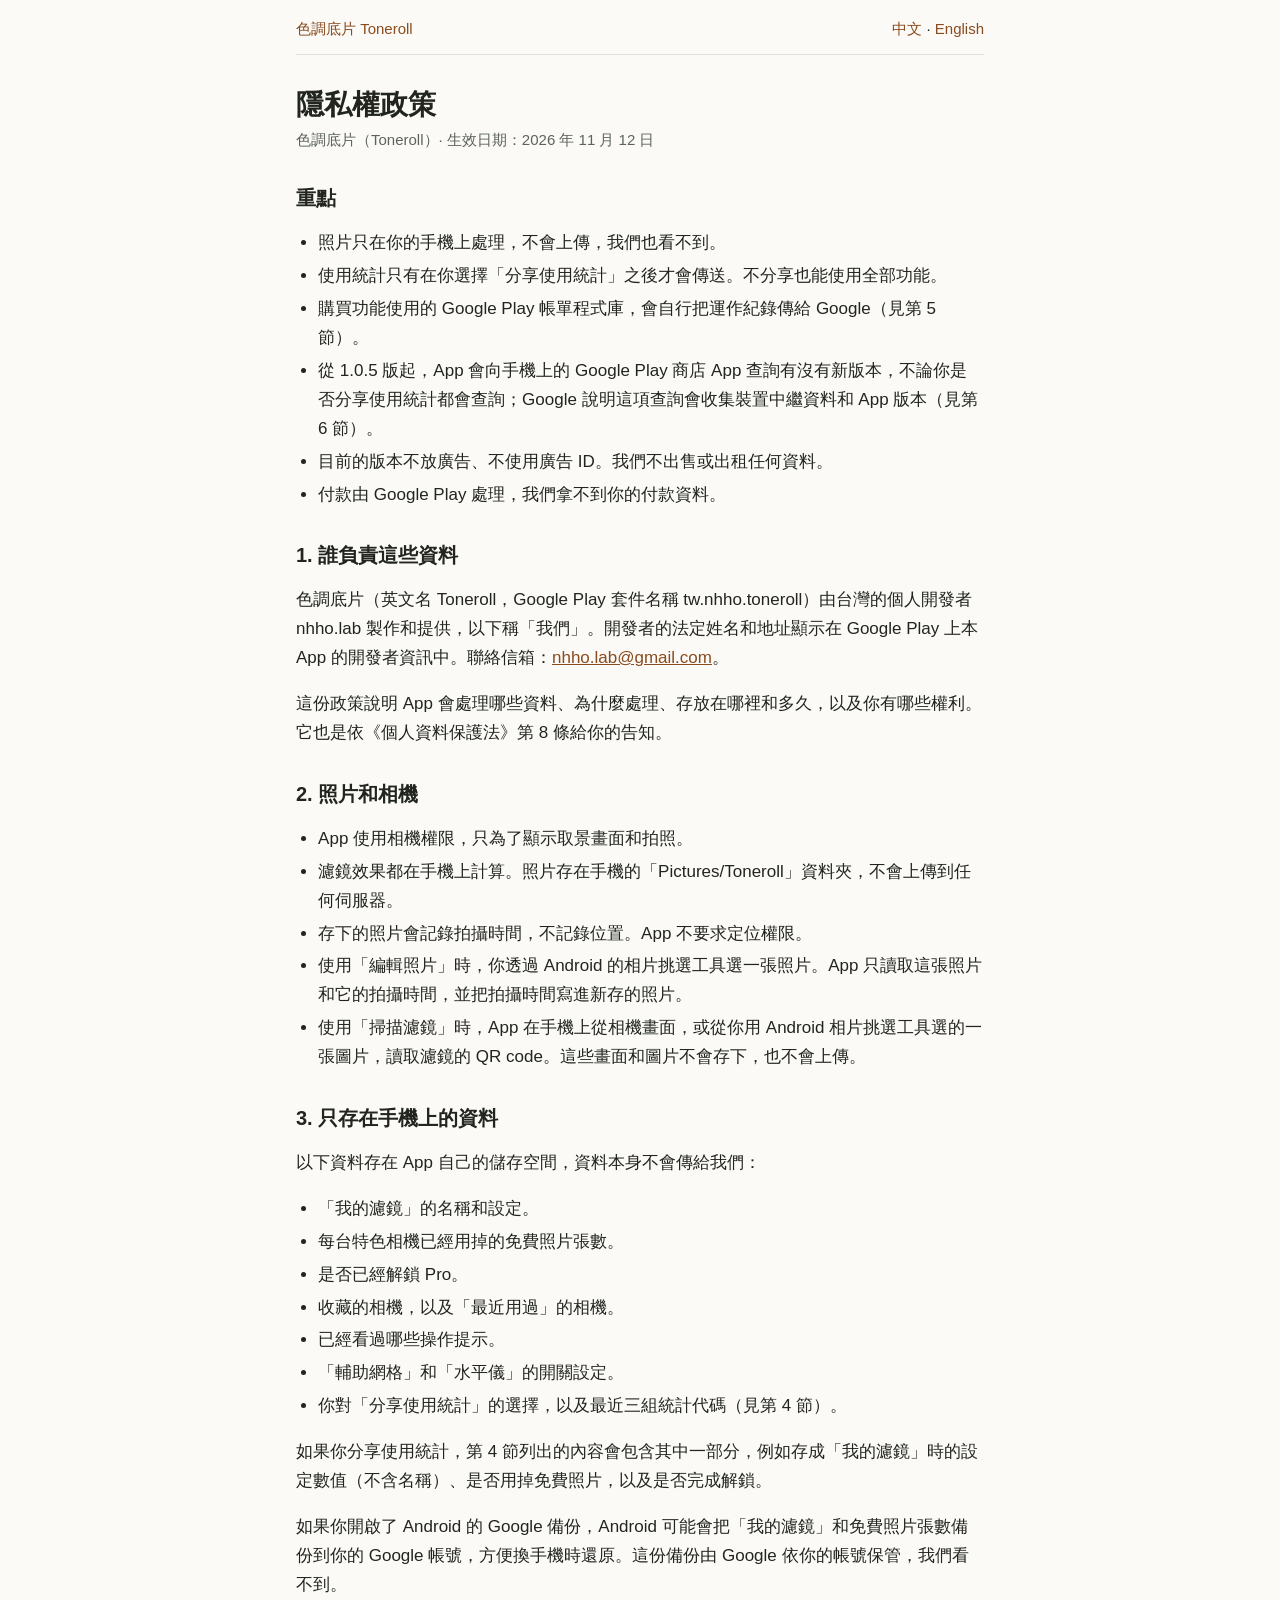
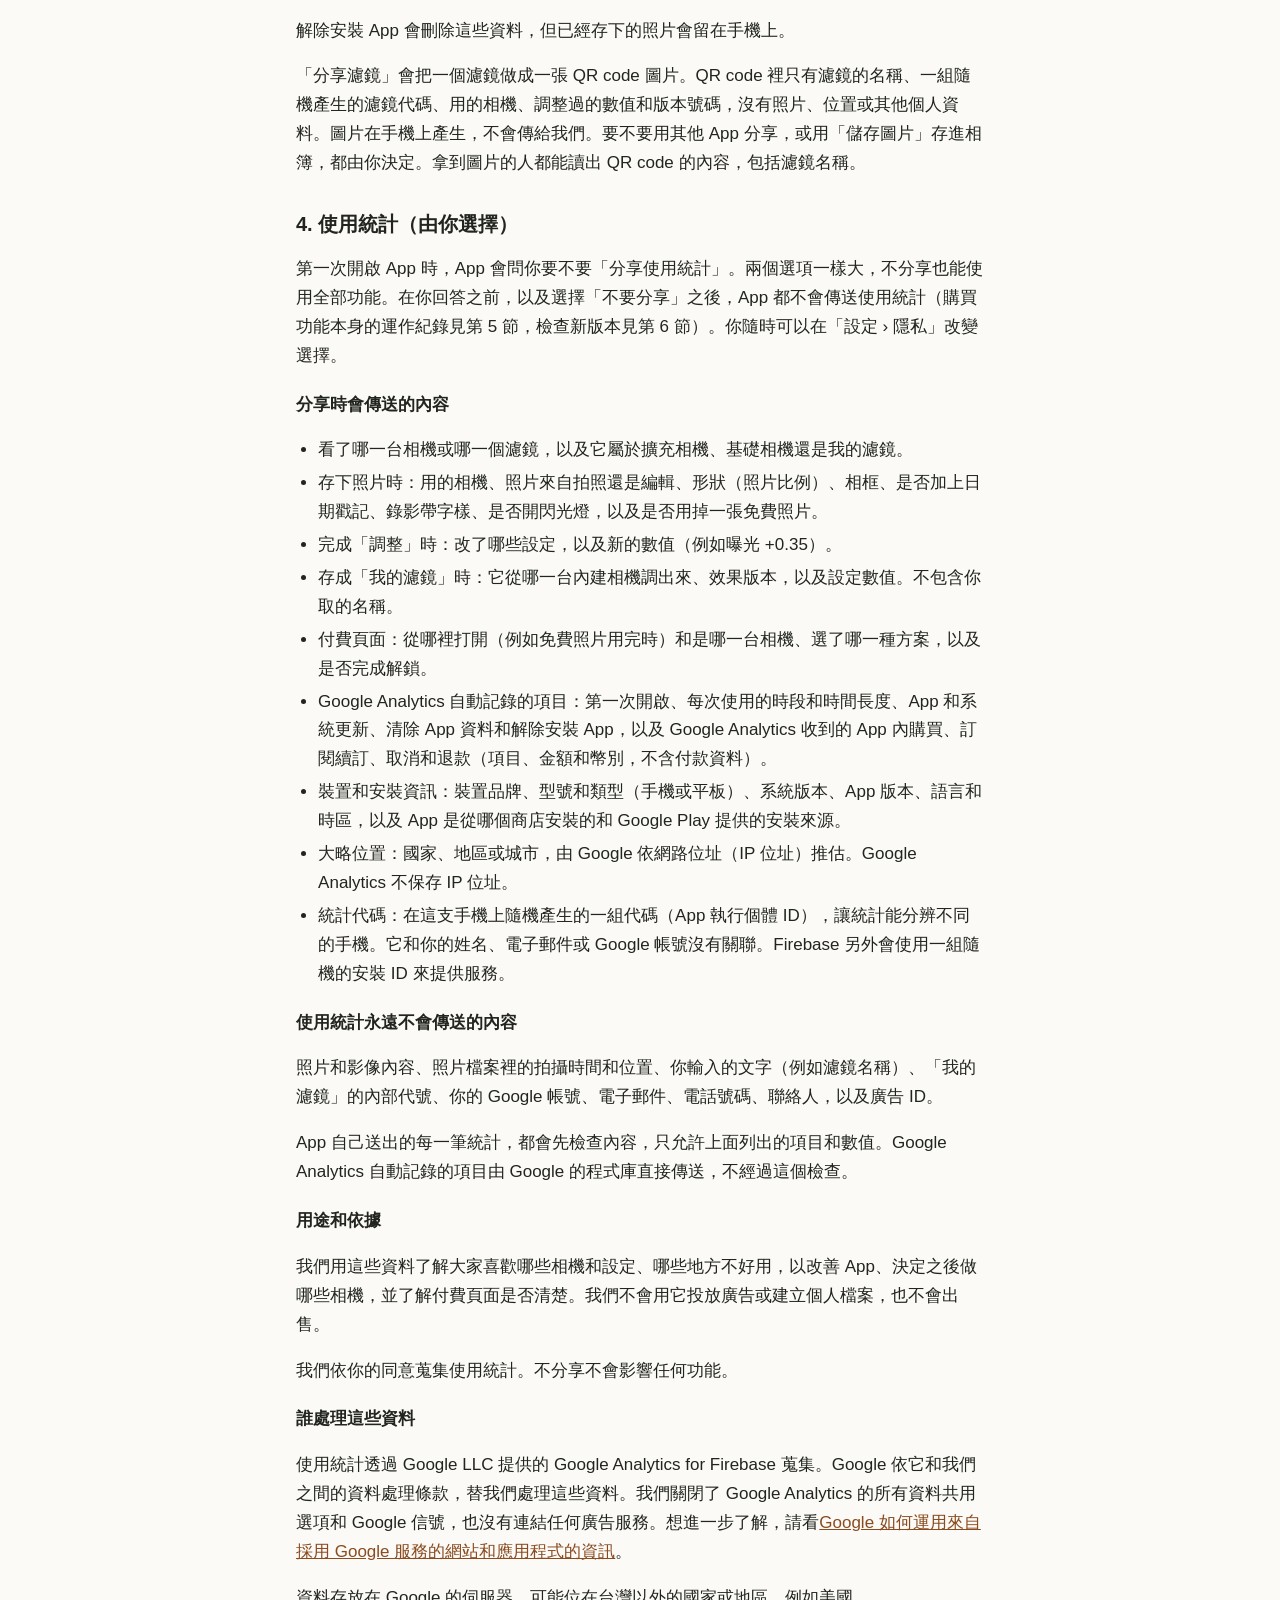
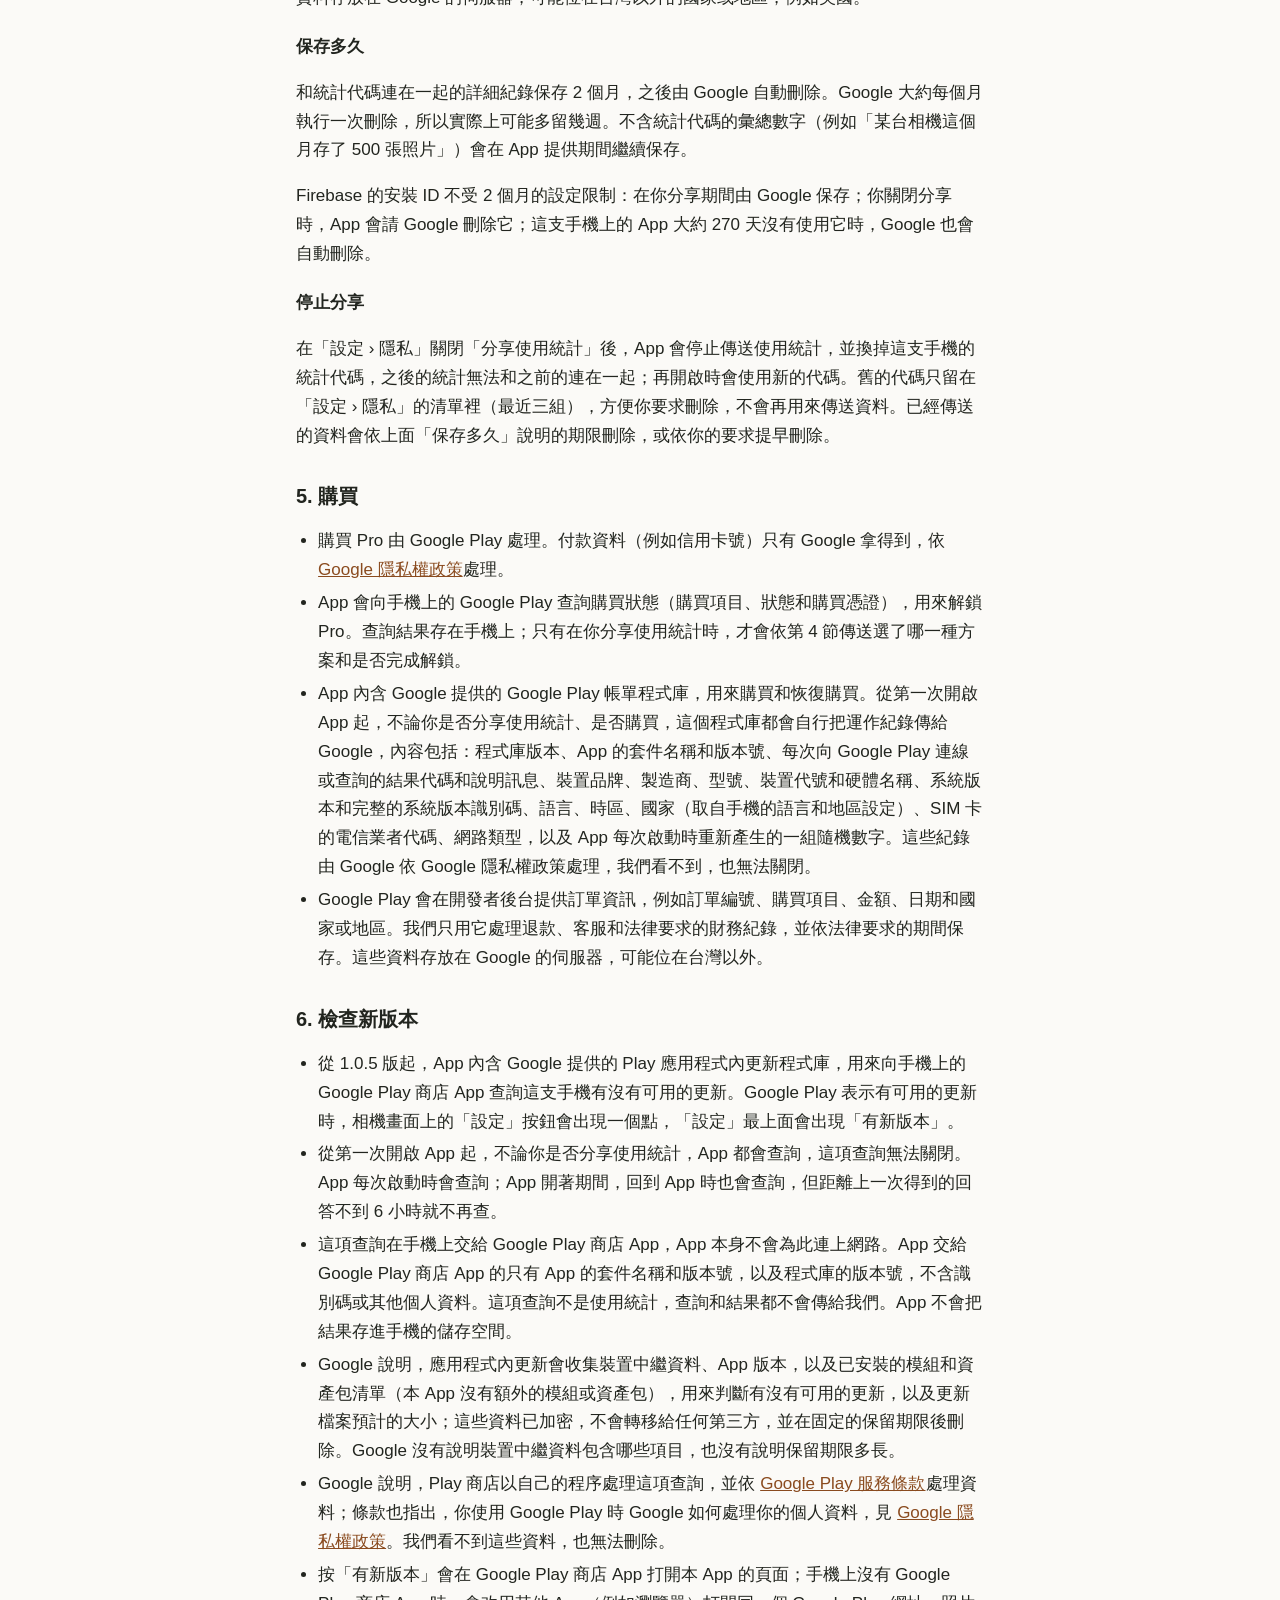
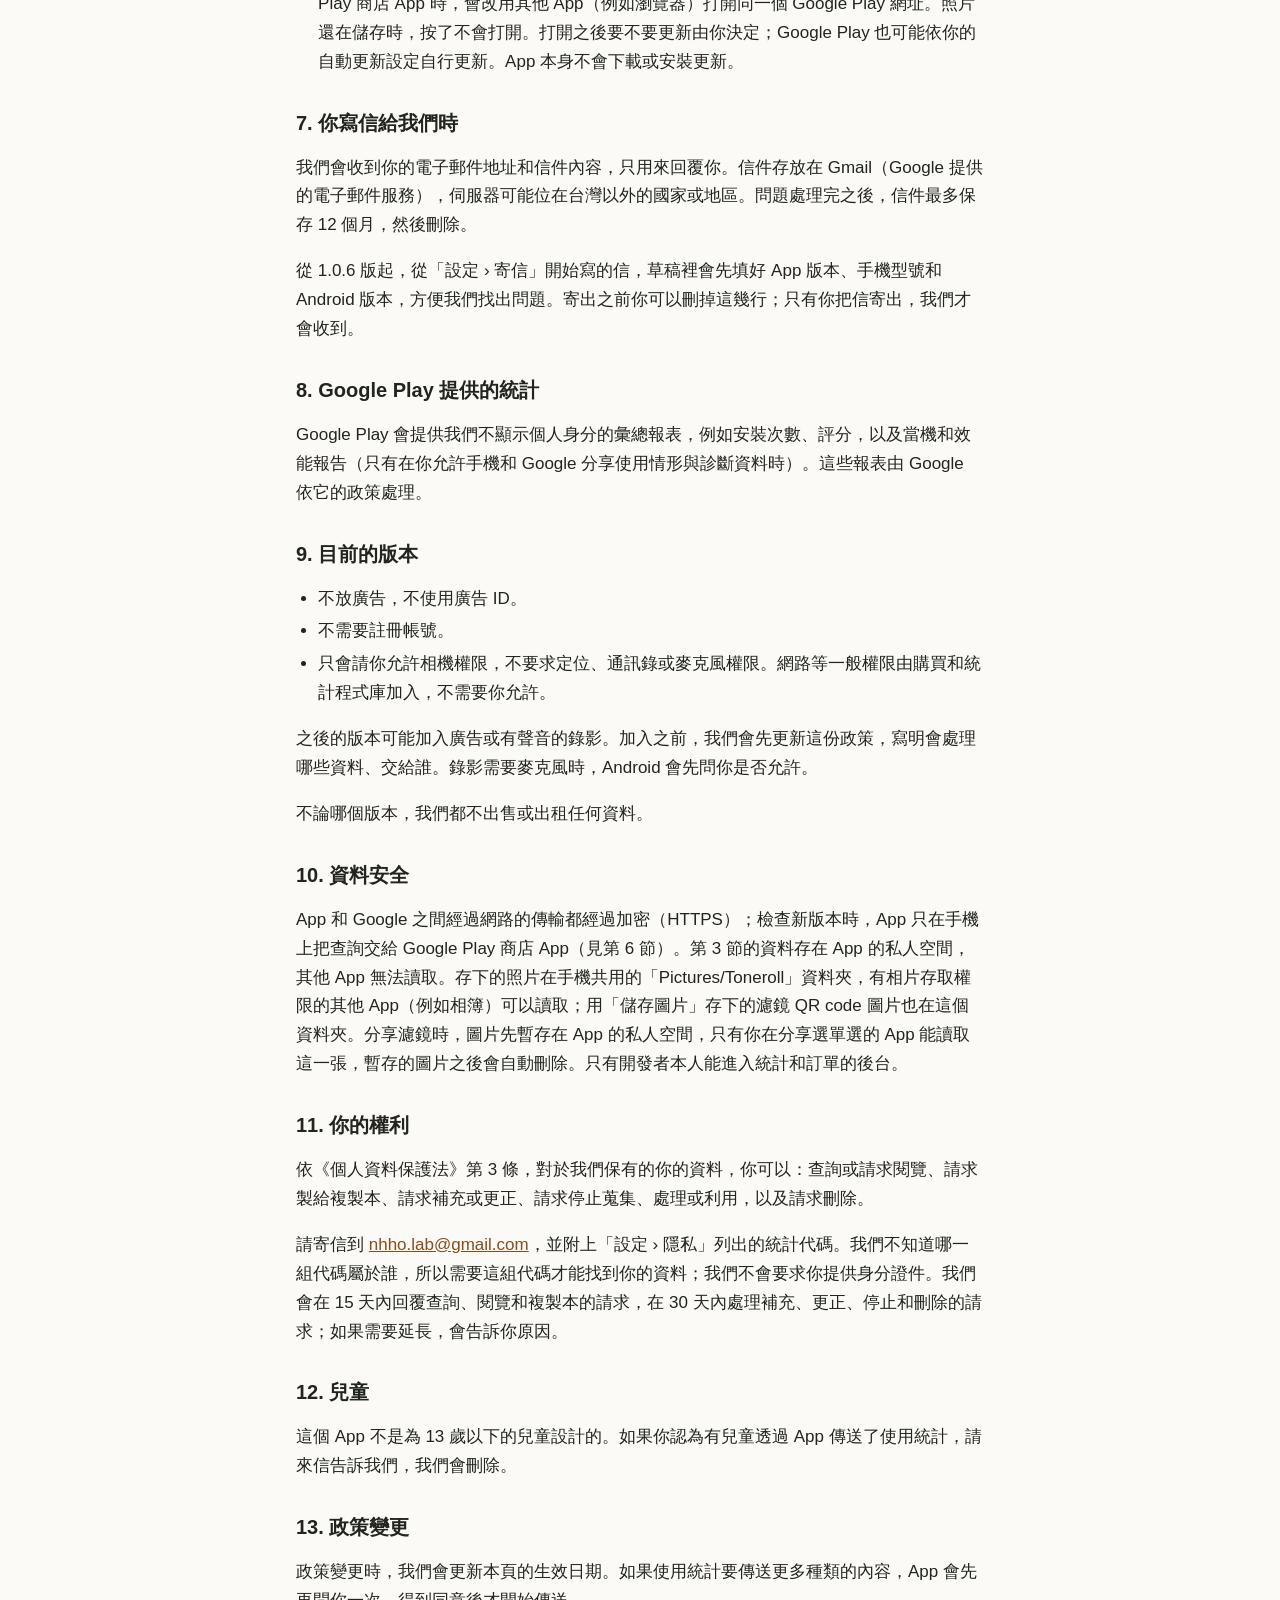
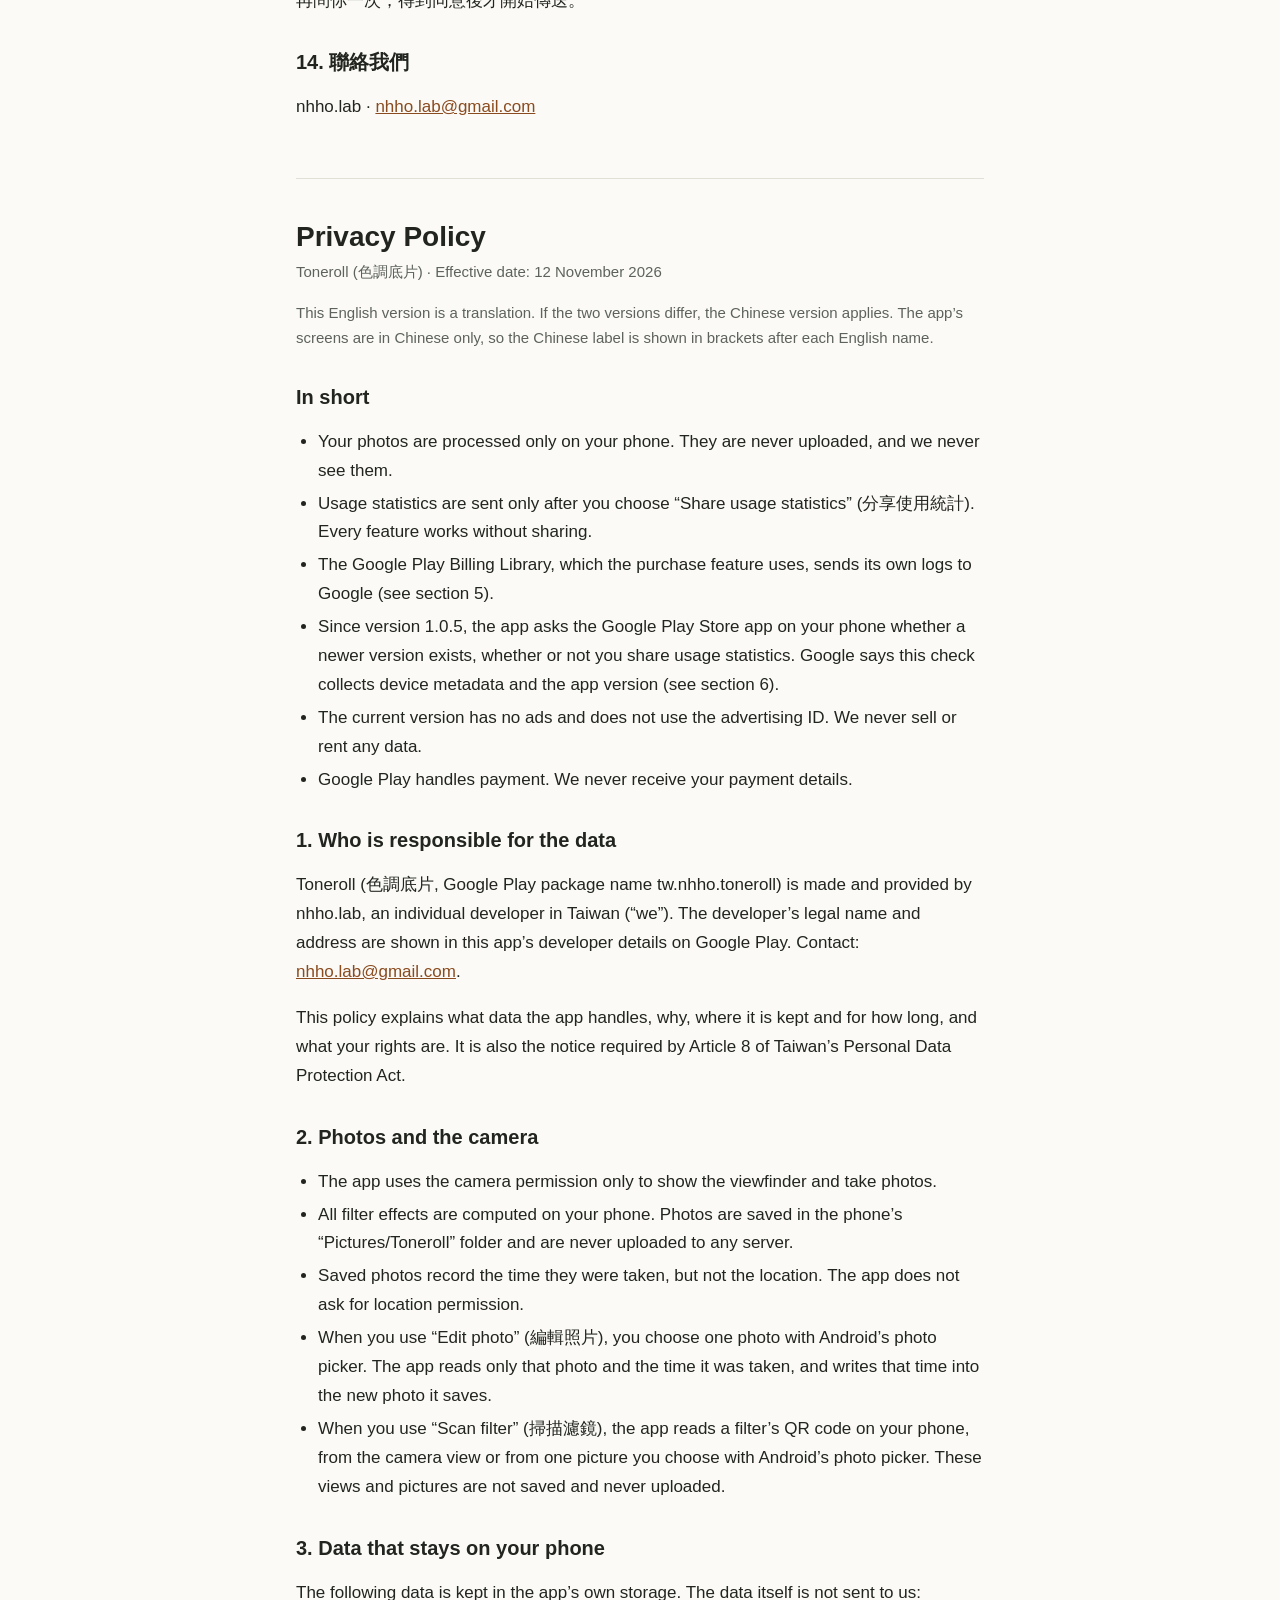
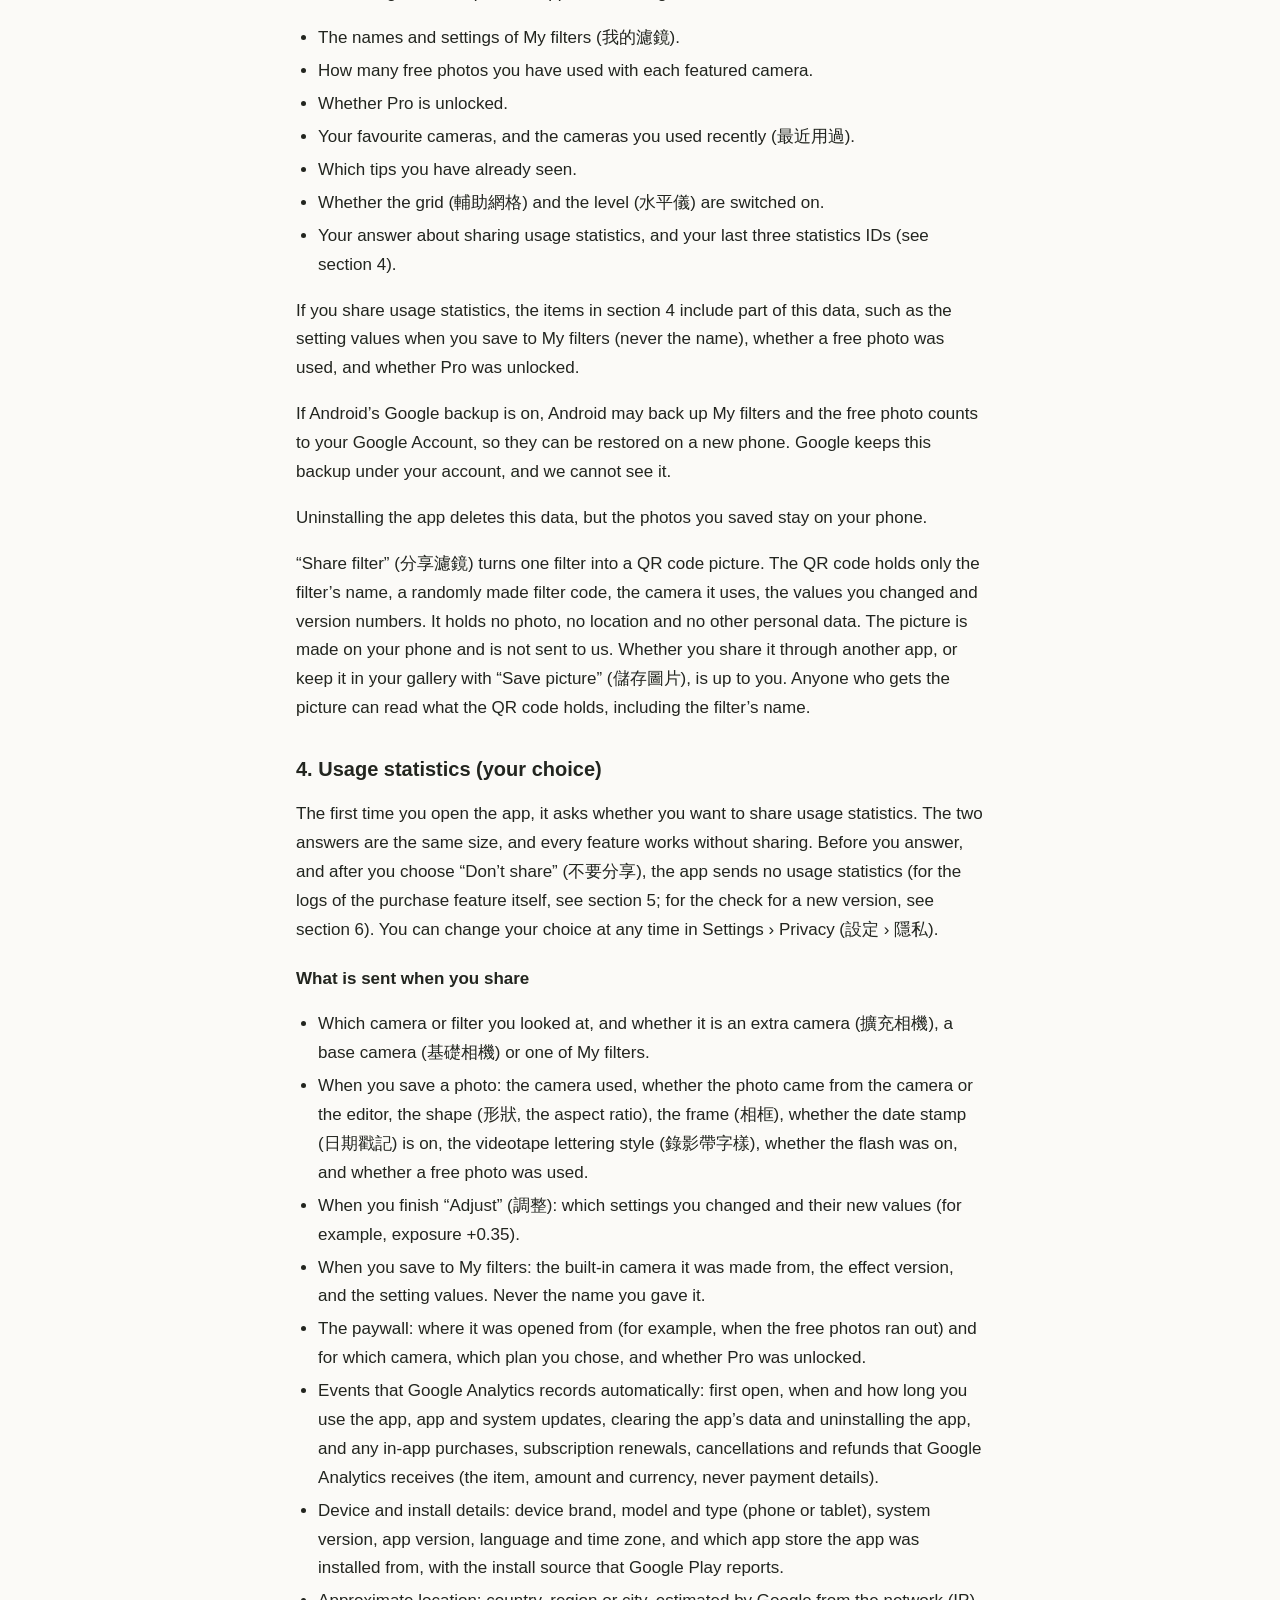
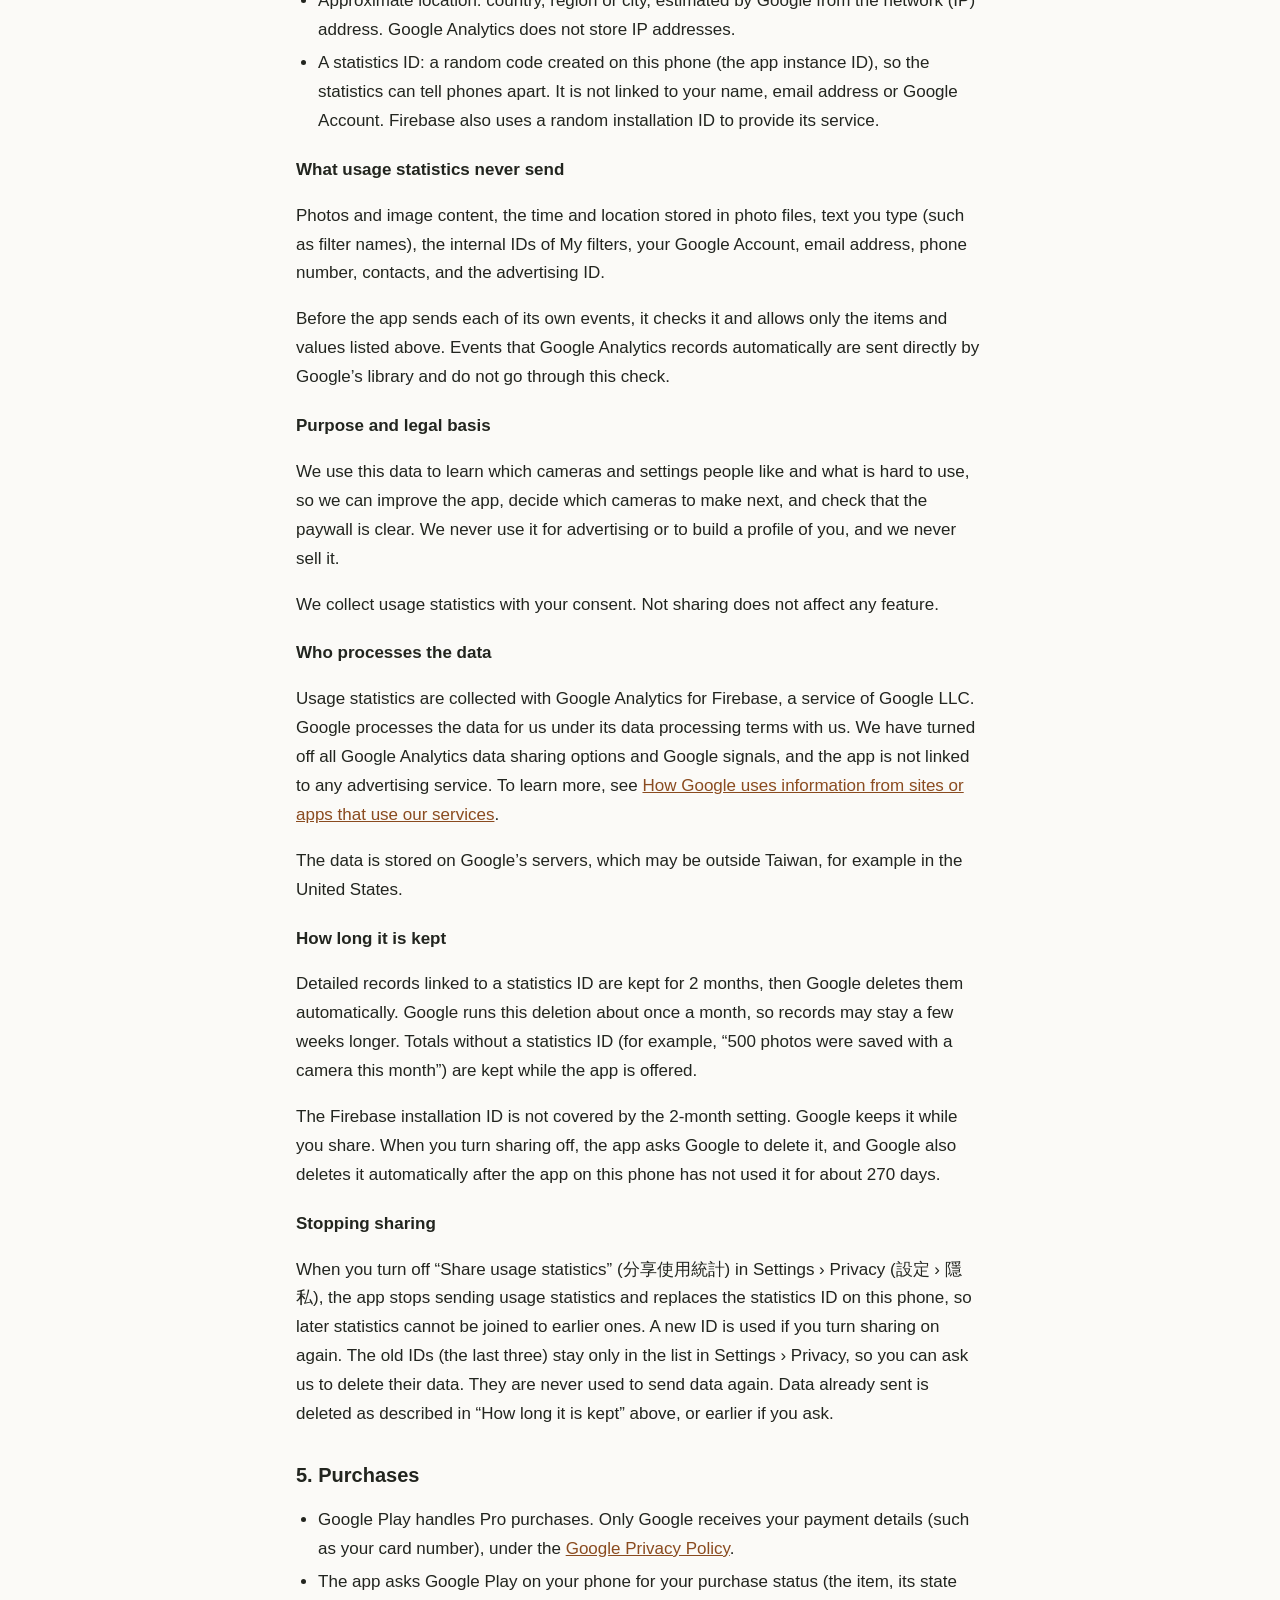
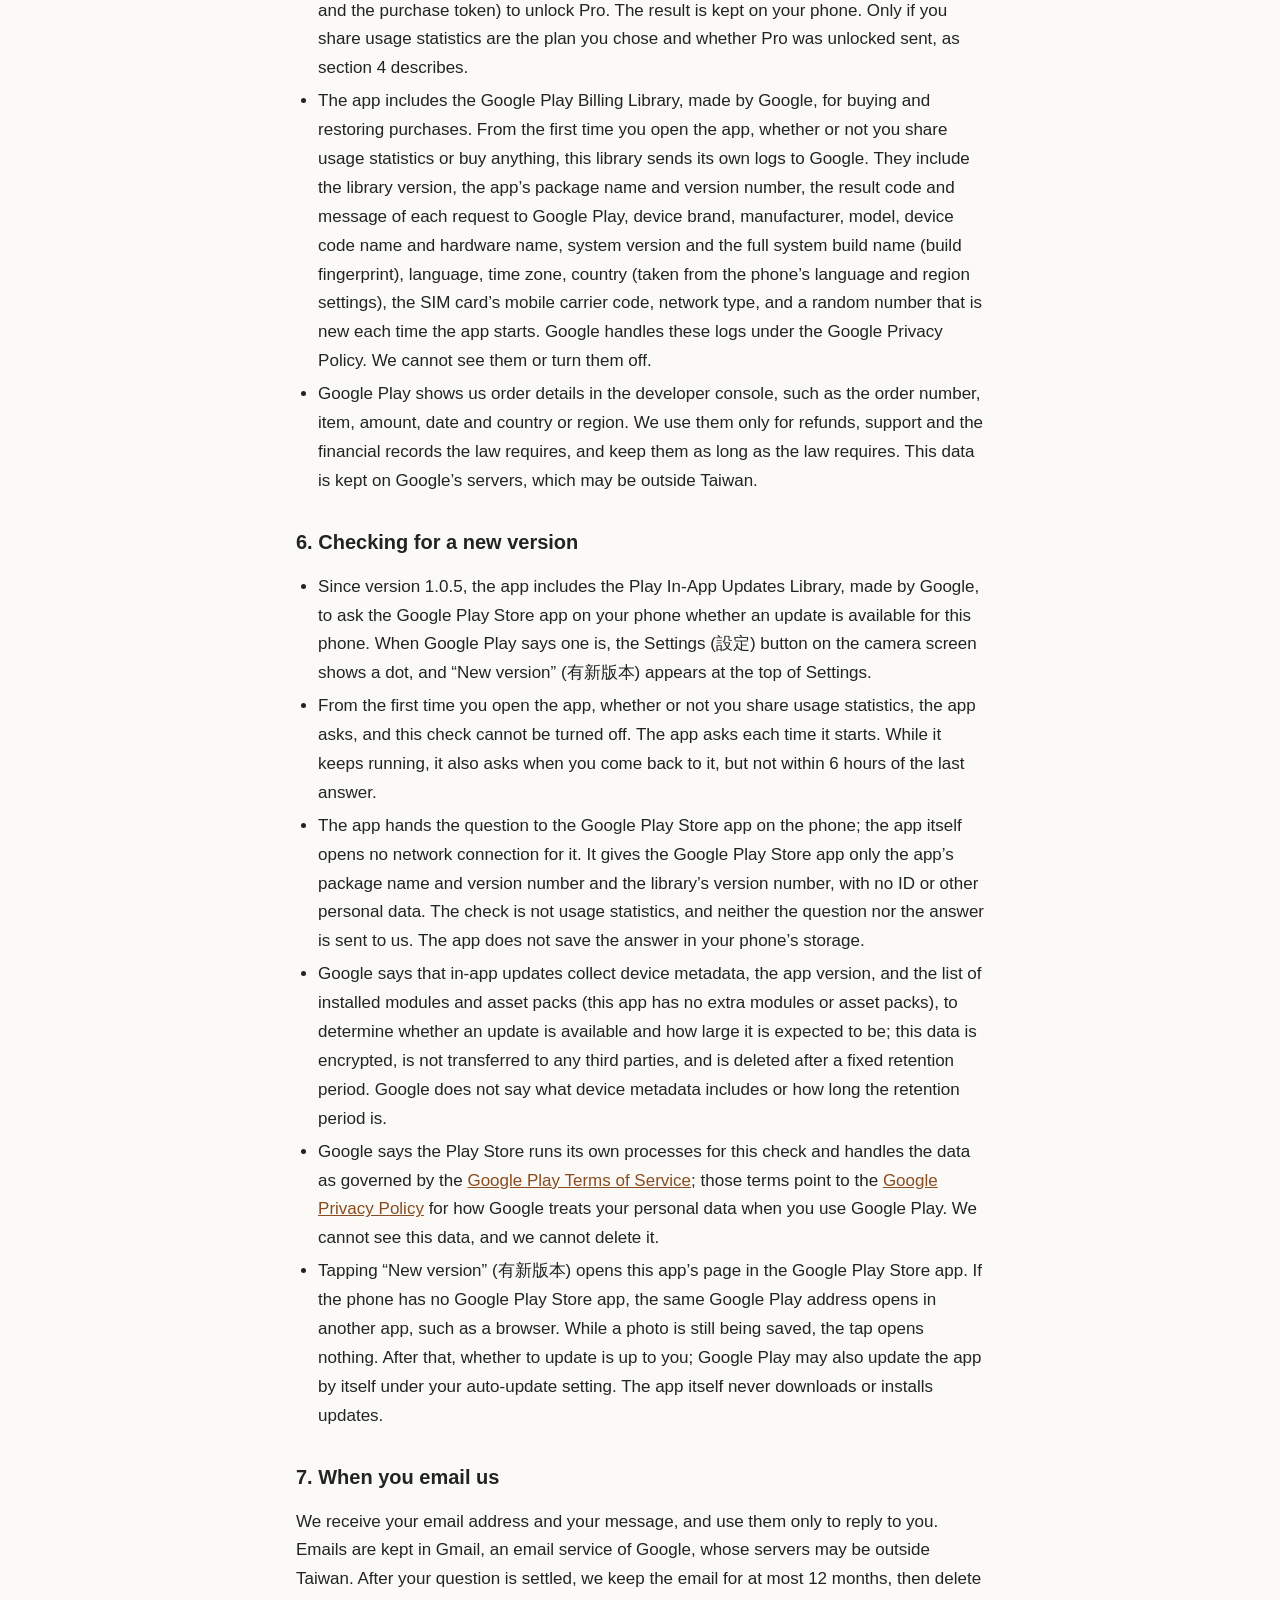
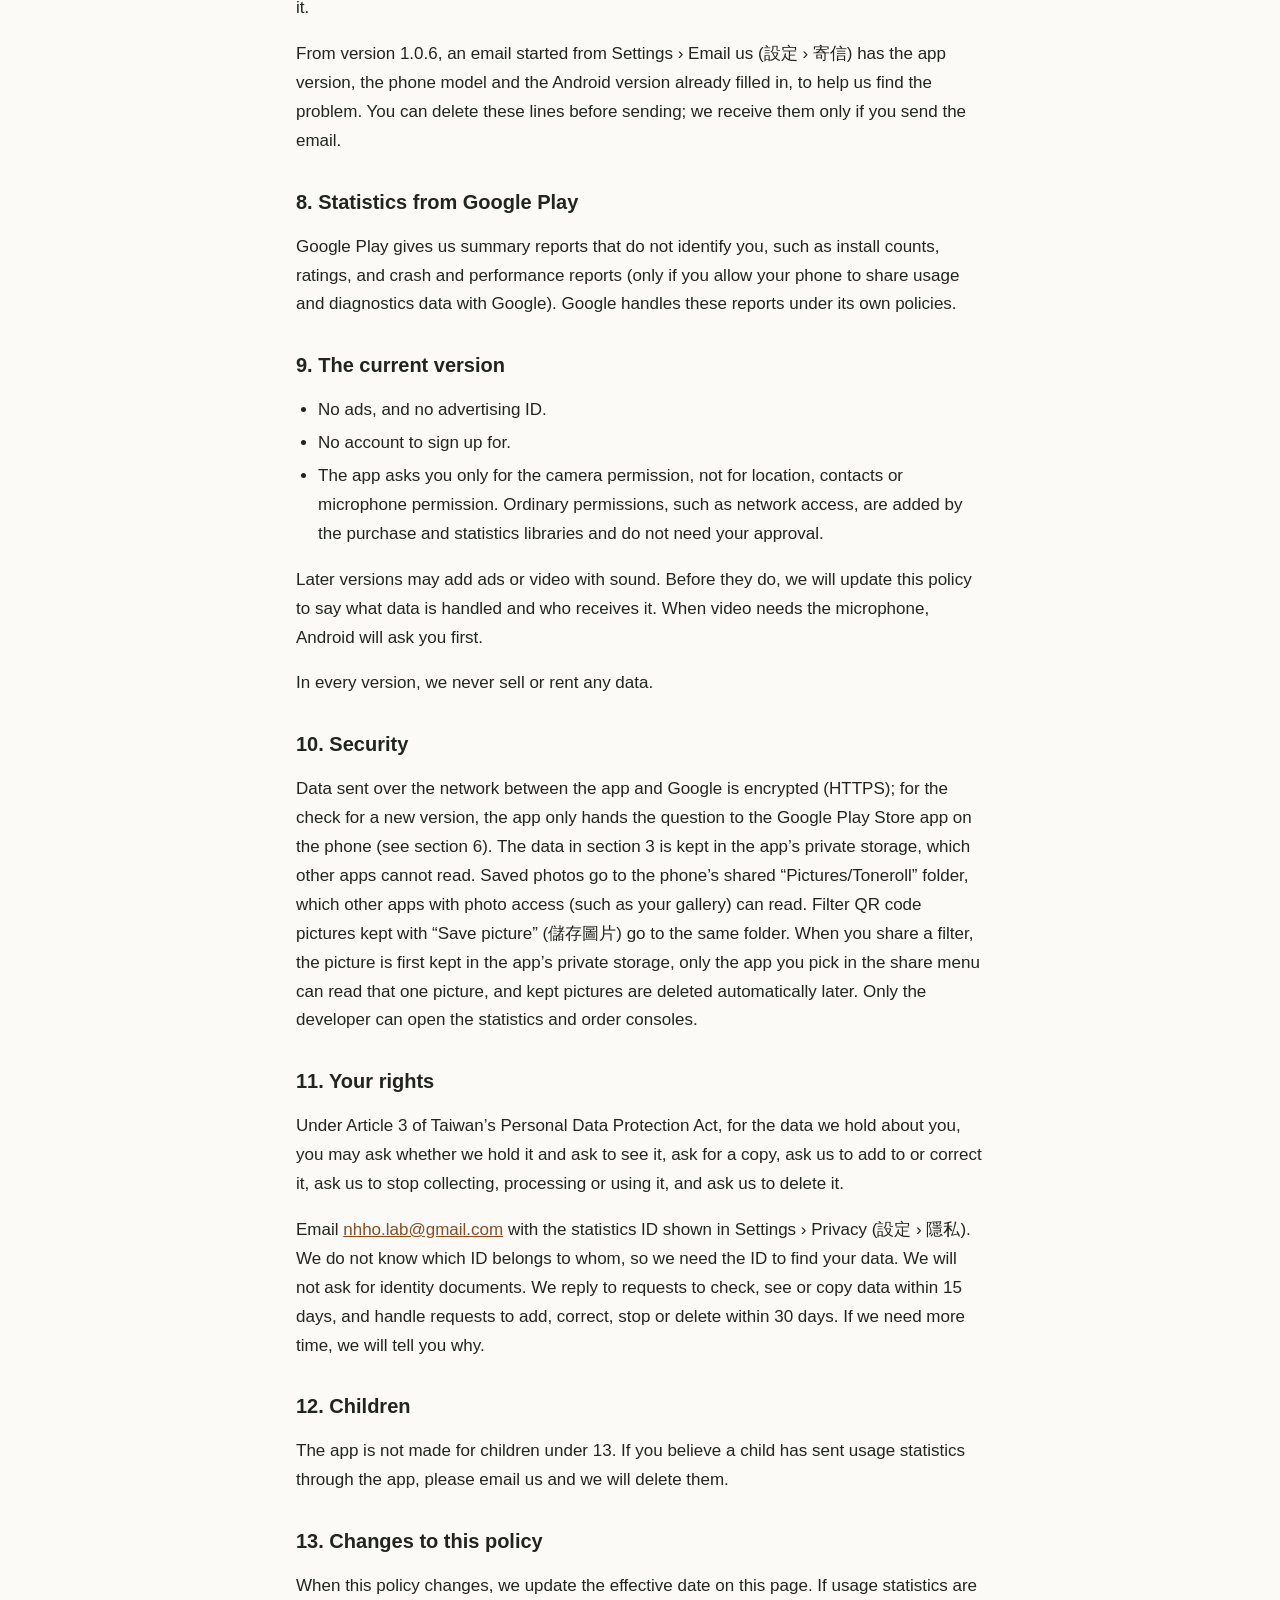
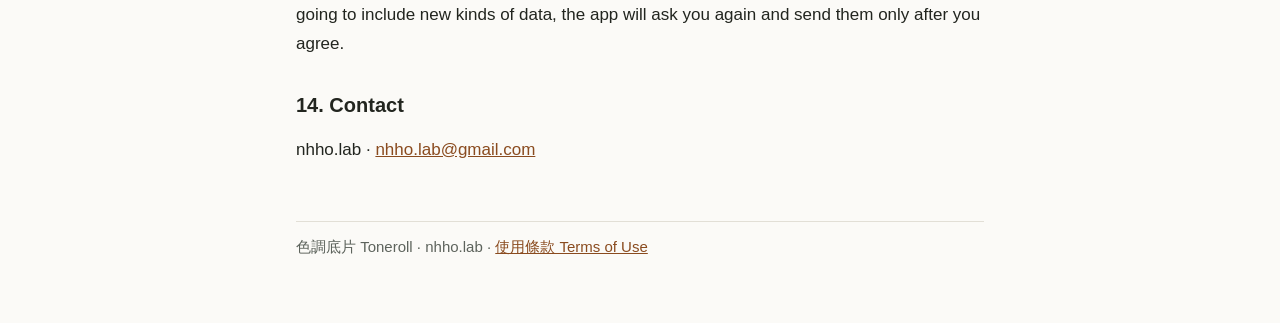
==== commit e99b9e42: "docs: the English mail entry has its English name first (per Codex) Co-Authored-By: Claude <noreply@" ====
--- a/toneroll/privacy/index.html
+++ b/toneroll/privacy/index.html
@@ -238,7 +238,7 @@
 
 <h2>7. When you email us</h2>
 <p>We receive your email address and your message, and use them only to reply to you. Emails are kept in Gmail, an email service of Google, whose servers may be outside Taiwan. After your question is settled, we keep the email for at most 12 months, then delete it.</p>
-<p>From version 1.0.6, an email started from Settings › 寄信 has the app version, the phone model and the Android version already filled in, to help us find the problem. You can delete these lines before sending; we receive them only if you send the email.</p>
+<p>From version 1.0.6, an email started from Settings › Email us (設定 › 寄信) has the app version, the phone model and the Android version already filled in, to help us find the problem. You can delete these lines before sending; we receive them only if you send the email.</p>
 
 <h2>8. Statistics from Google Play</h2>
 <p>Google Play gives us summary reports that do not identify you, such as install counts, ratings, and crash and performance reports (only if you allow your phone to share usage and diagnostics data with Google). Google handles these reports under its own policies.</p>
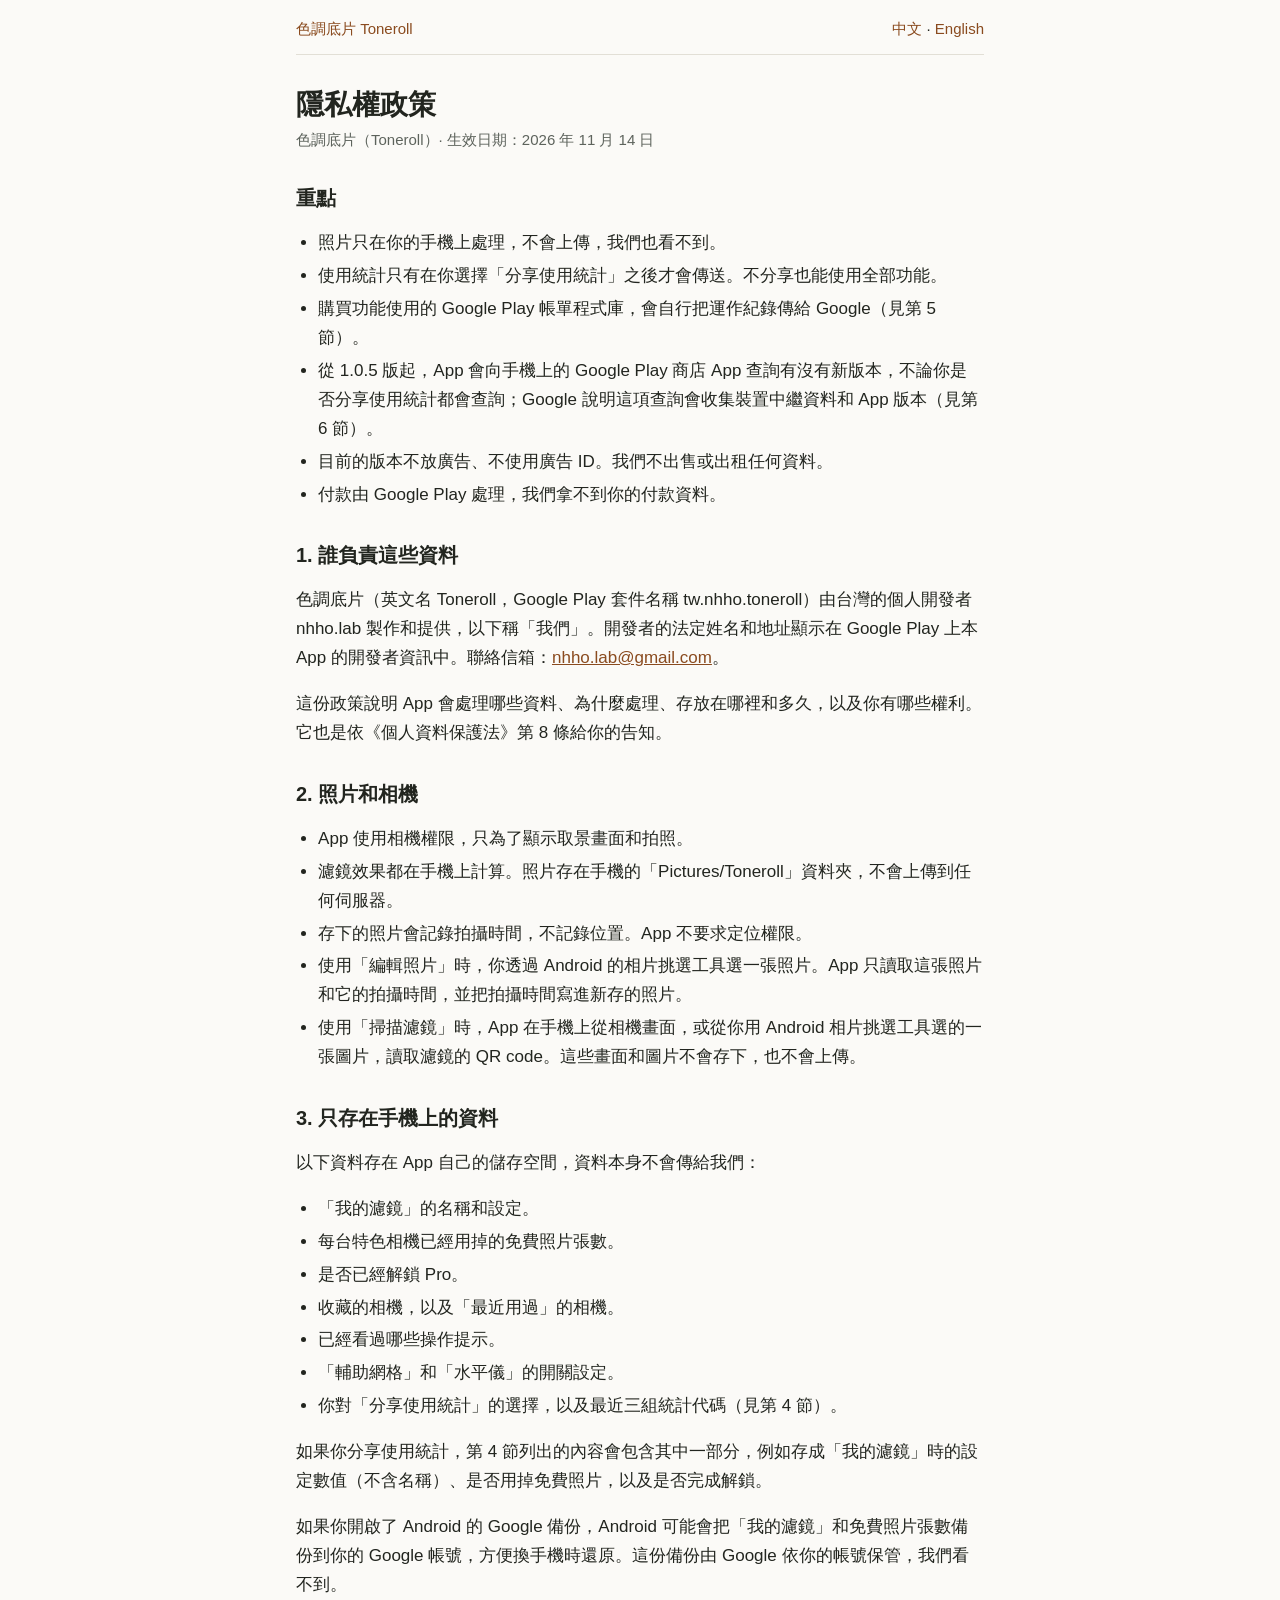
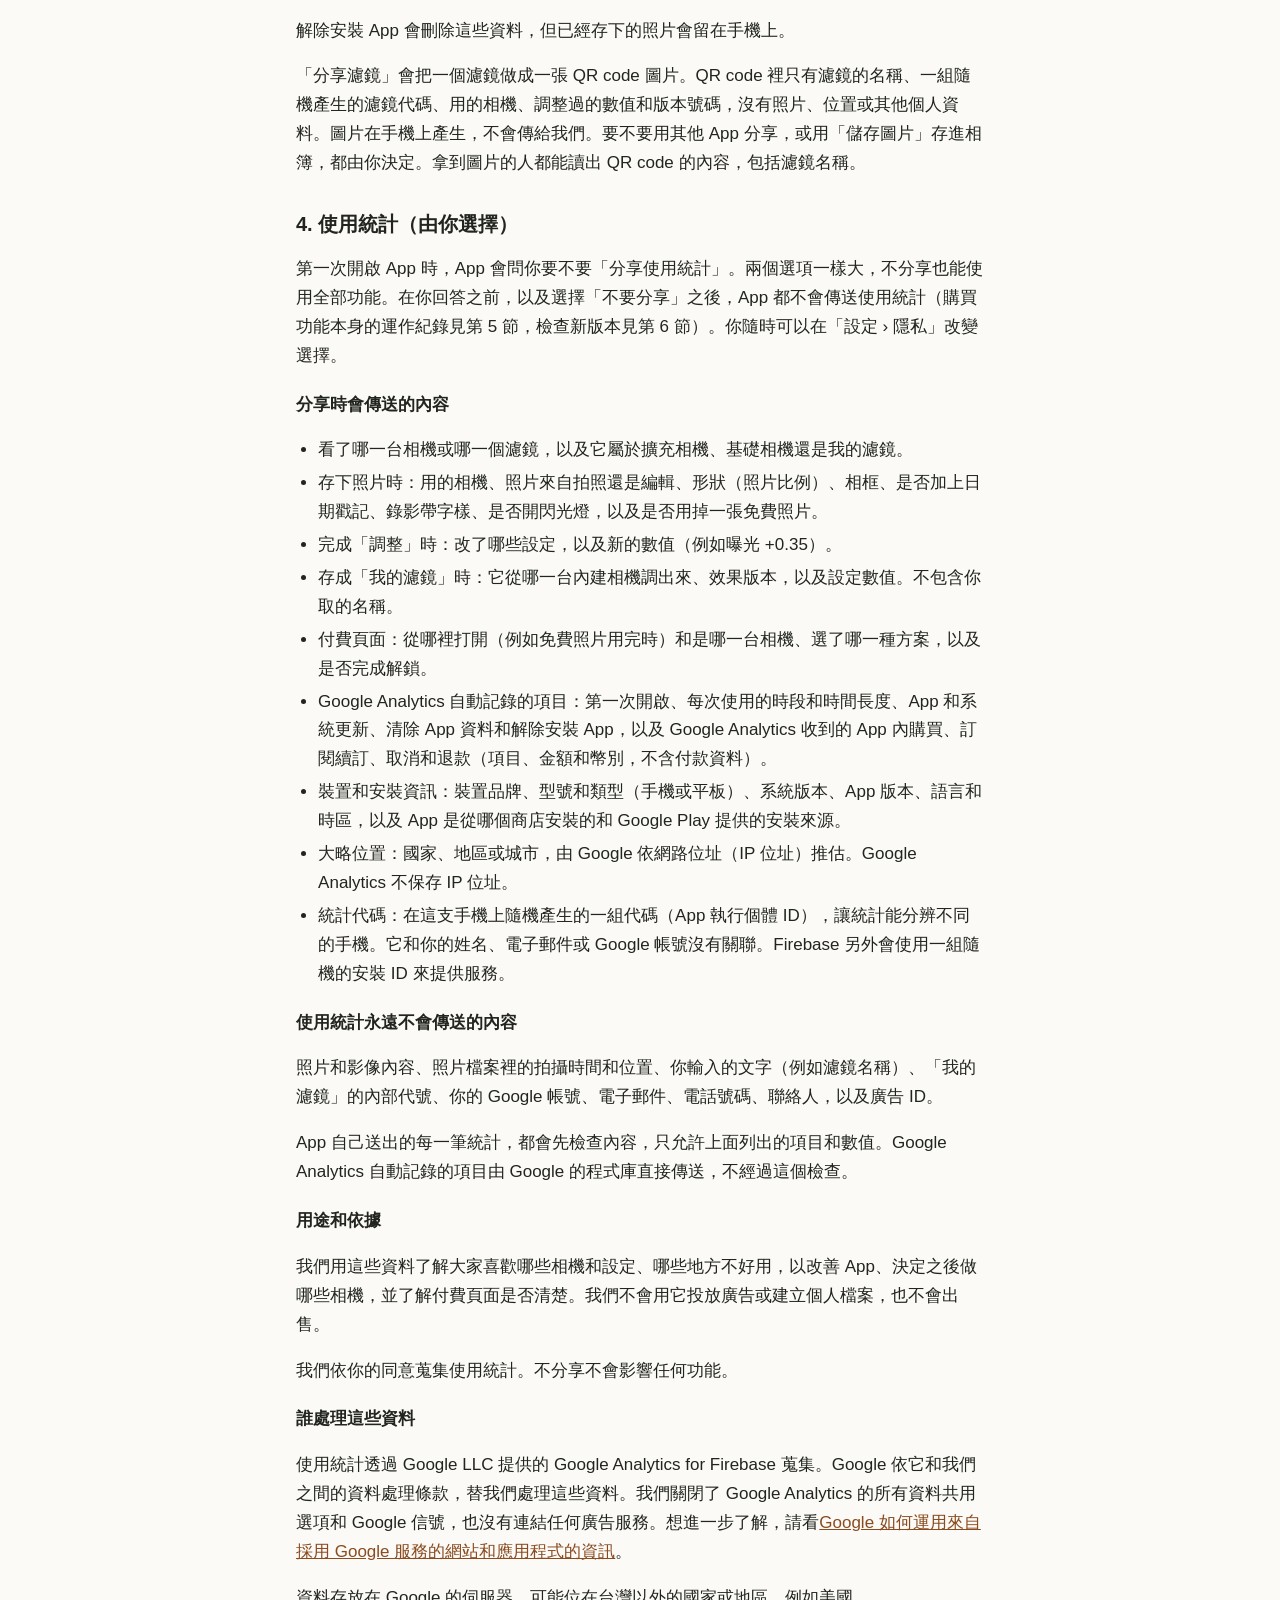
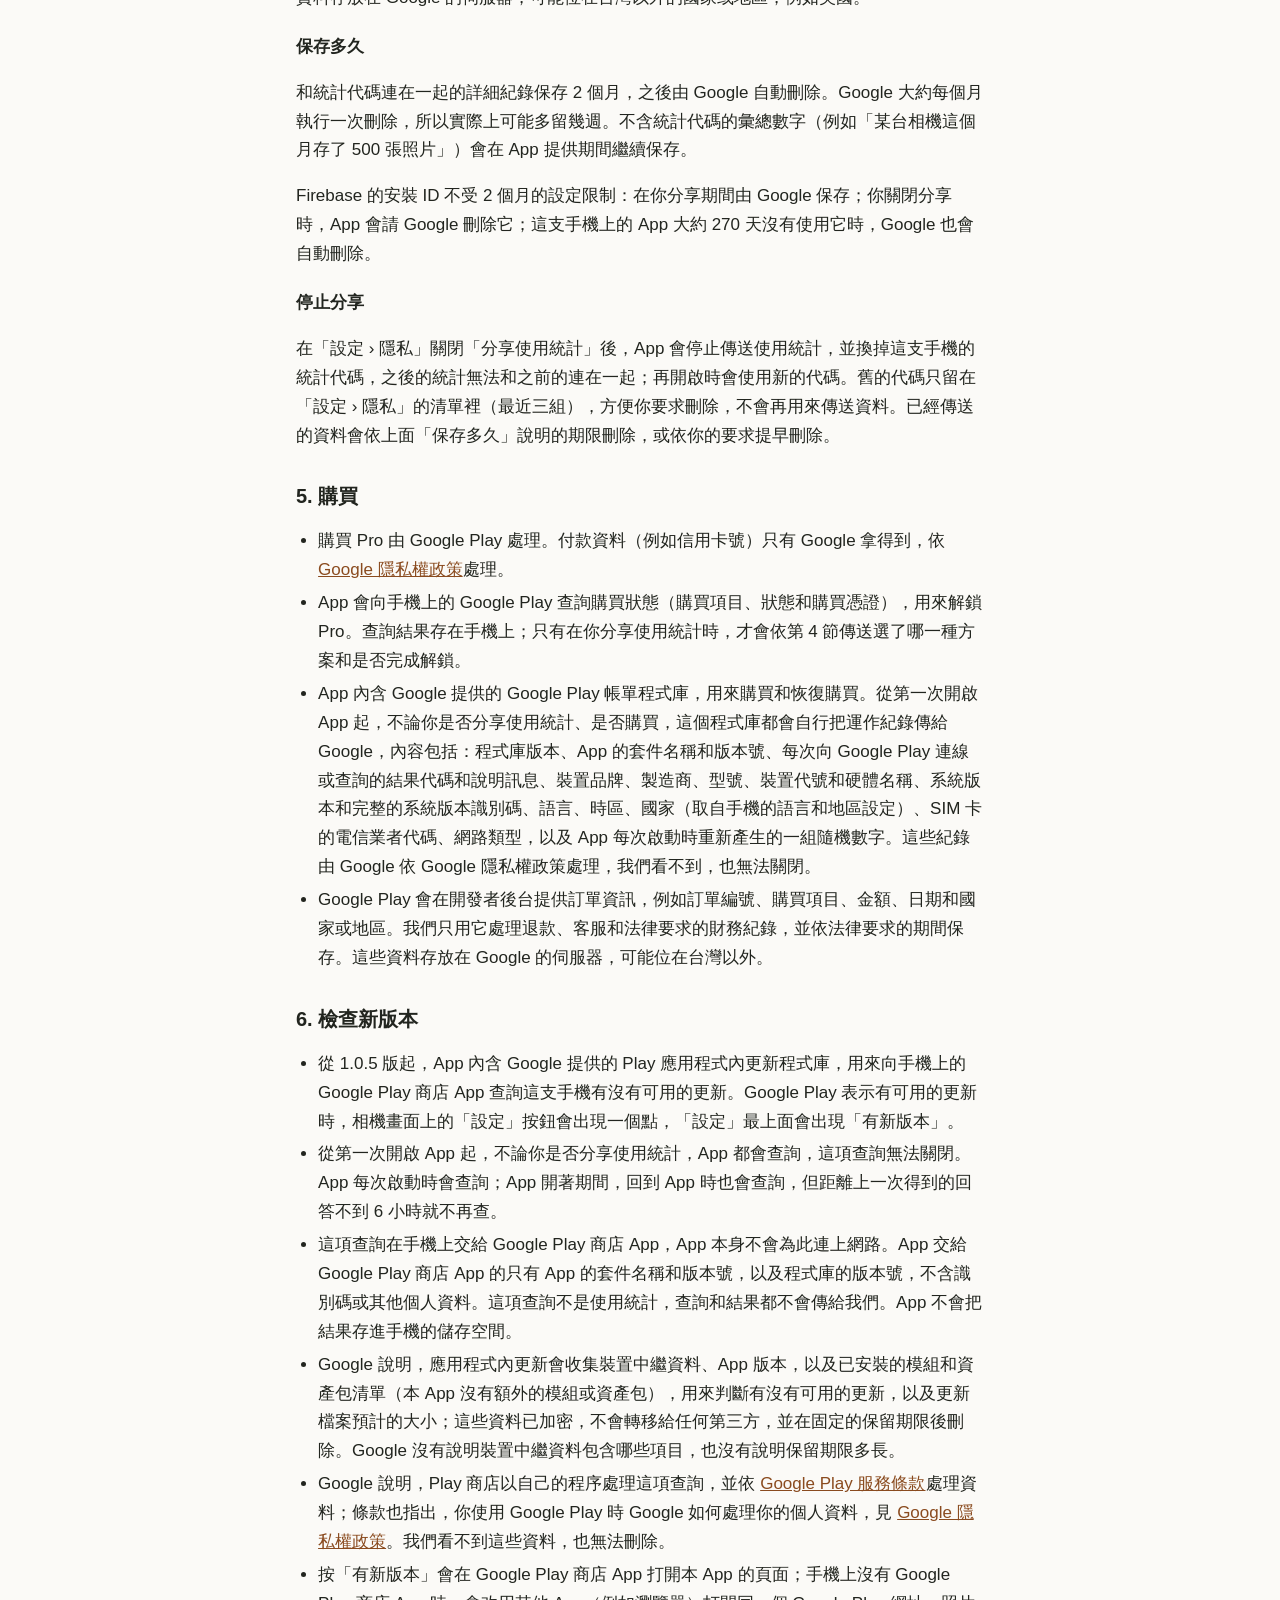
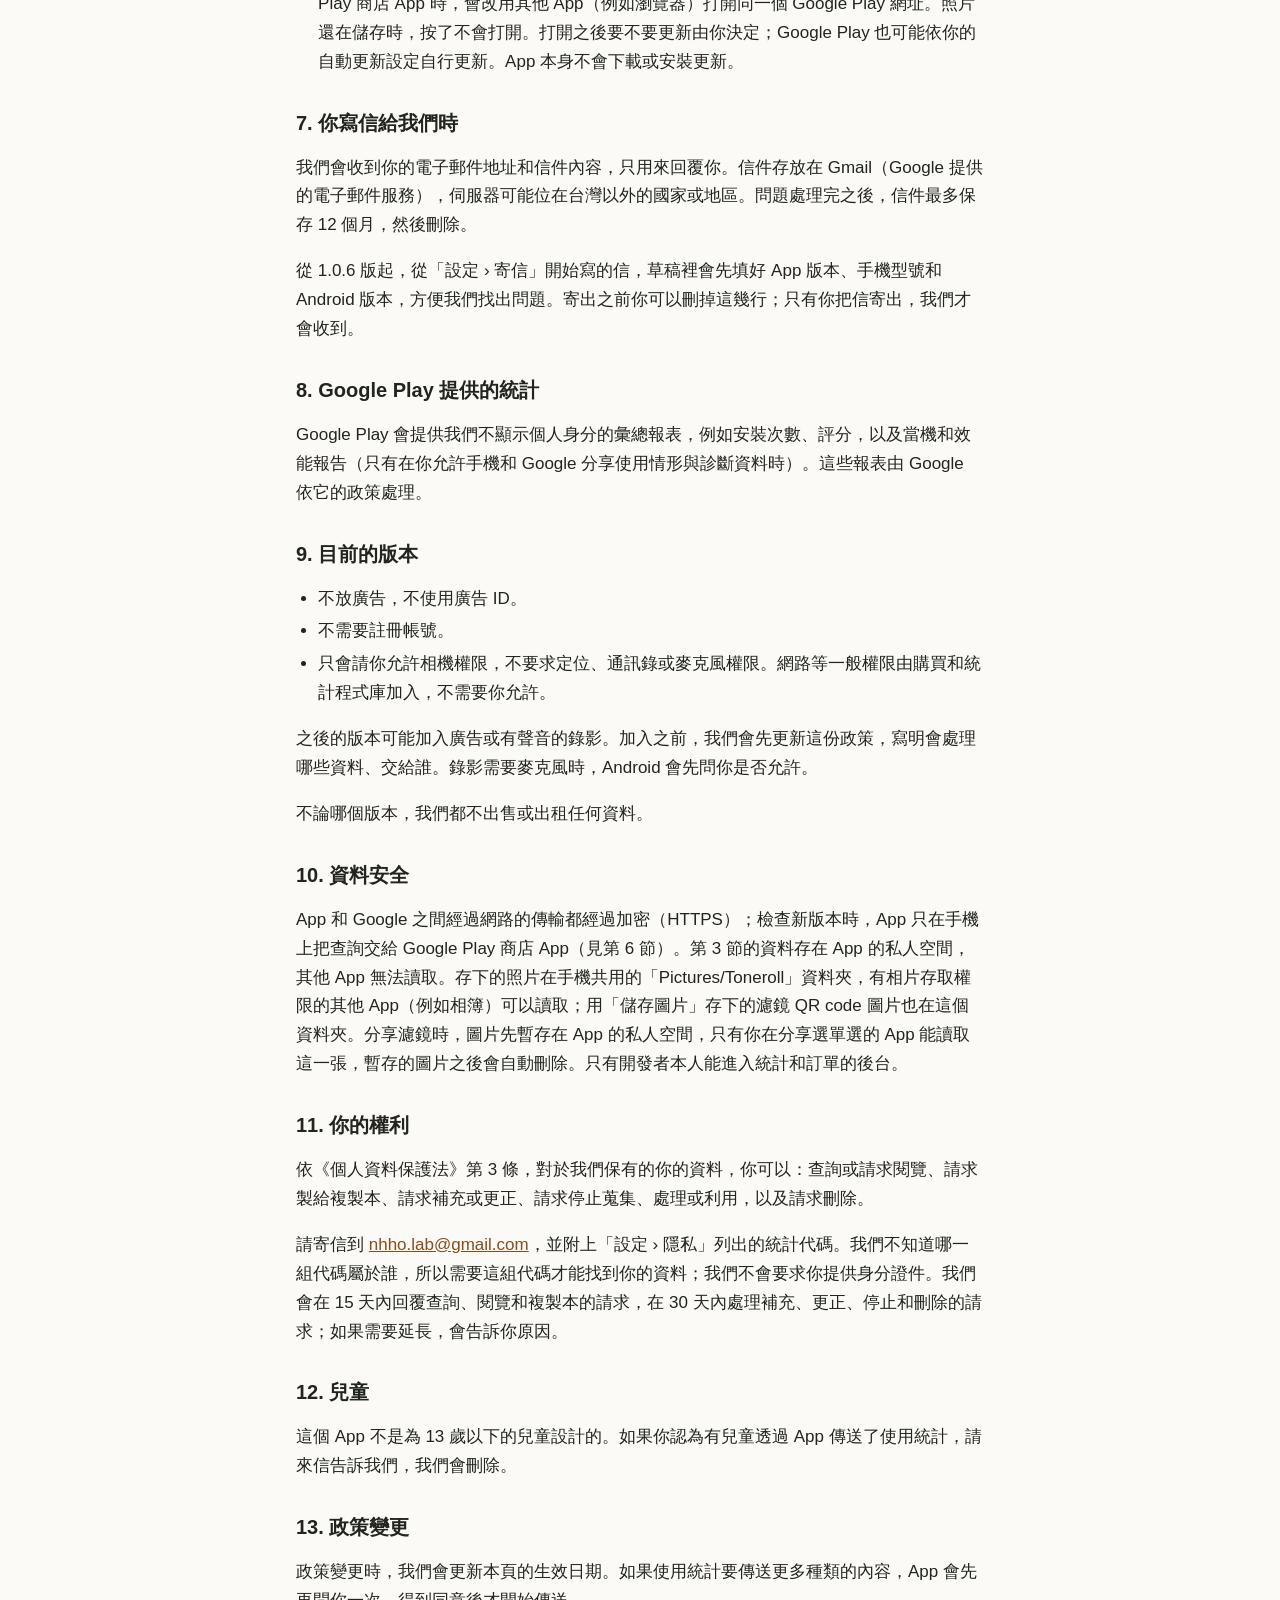
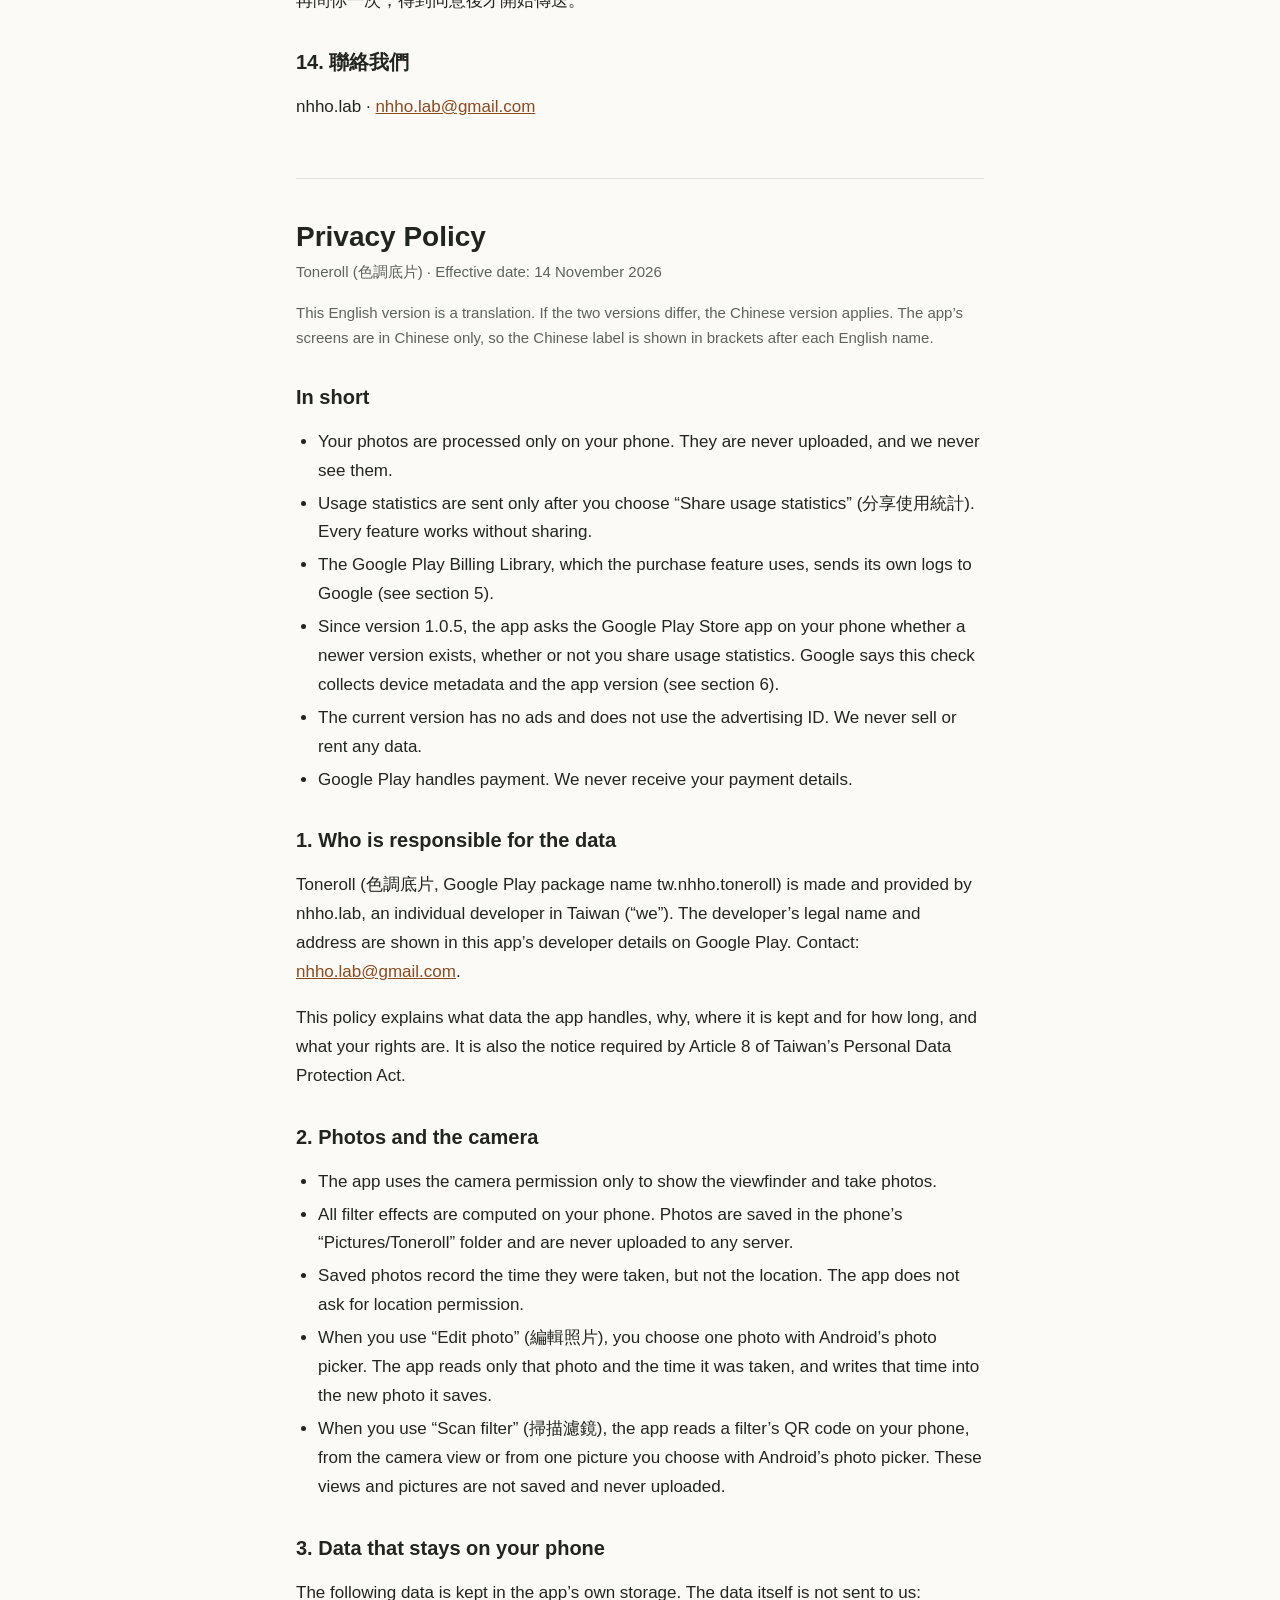
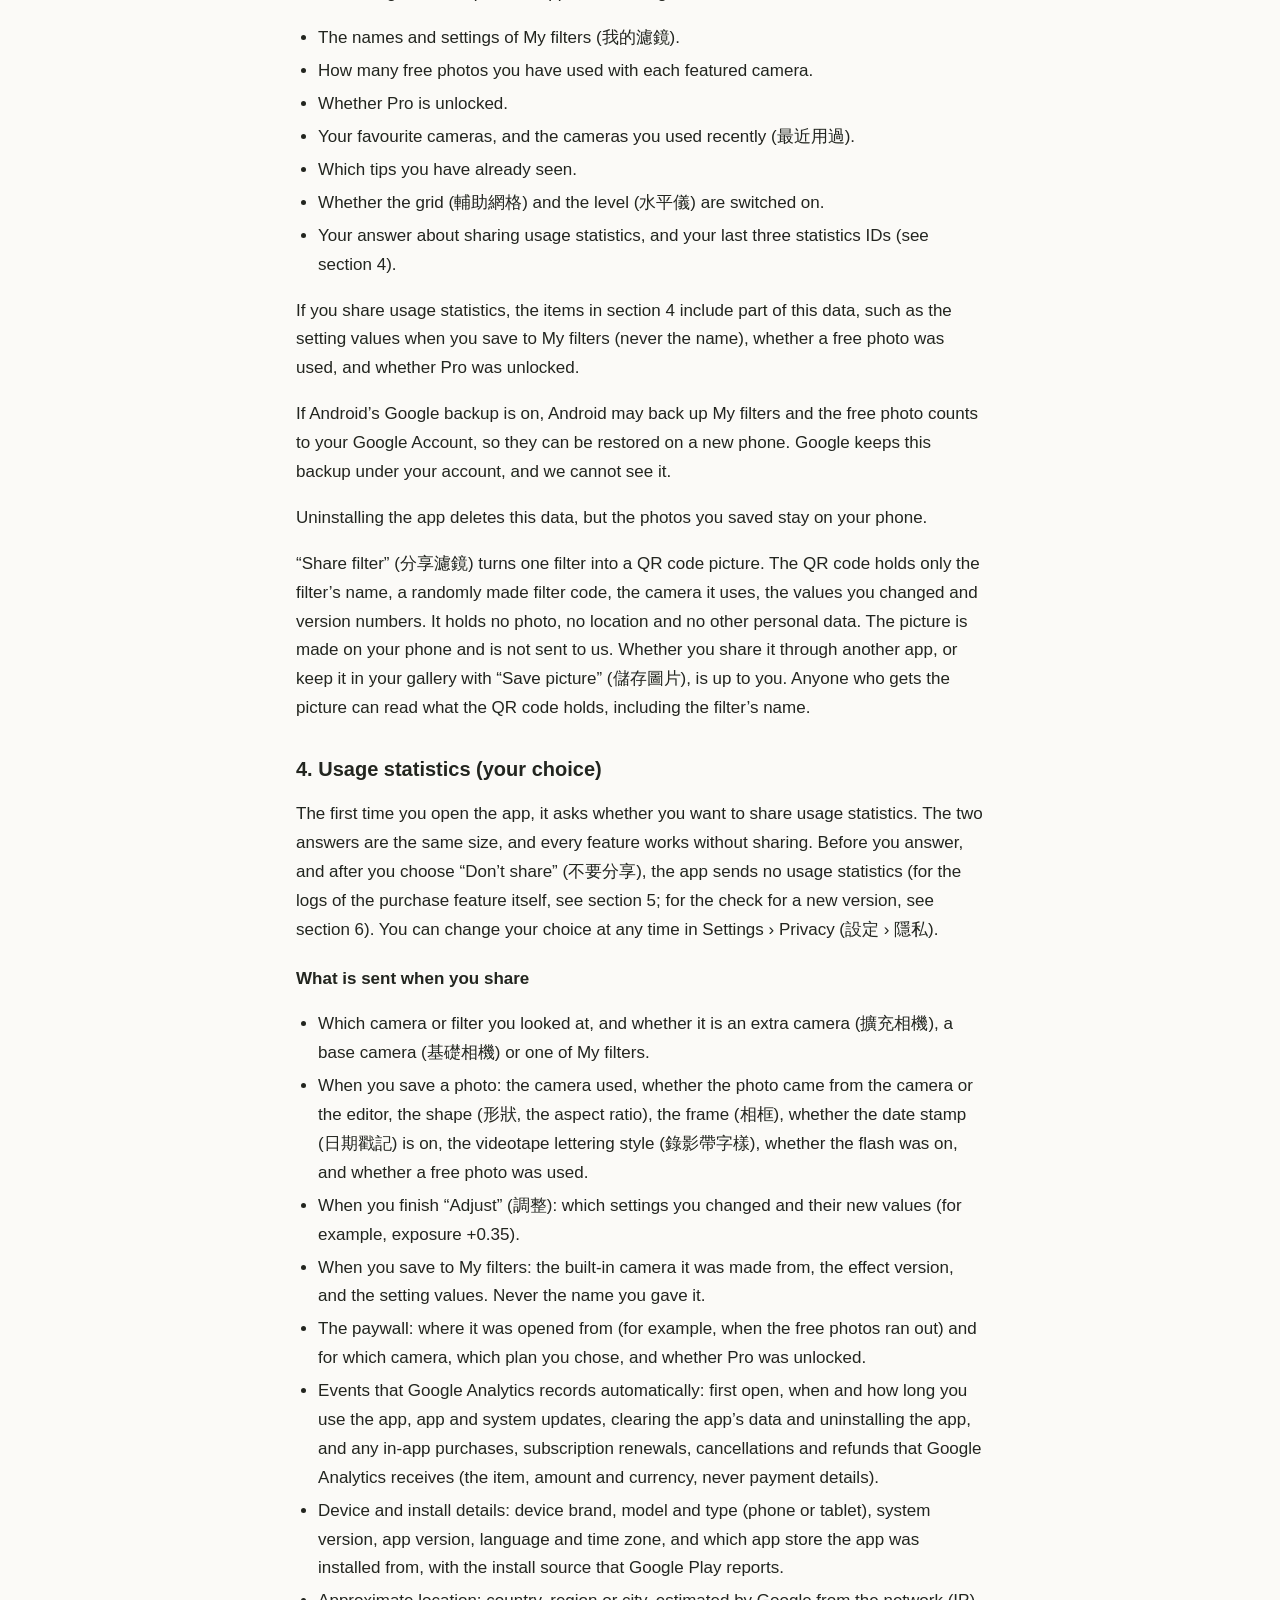
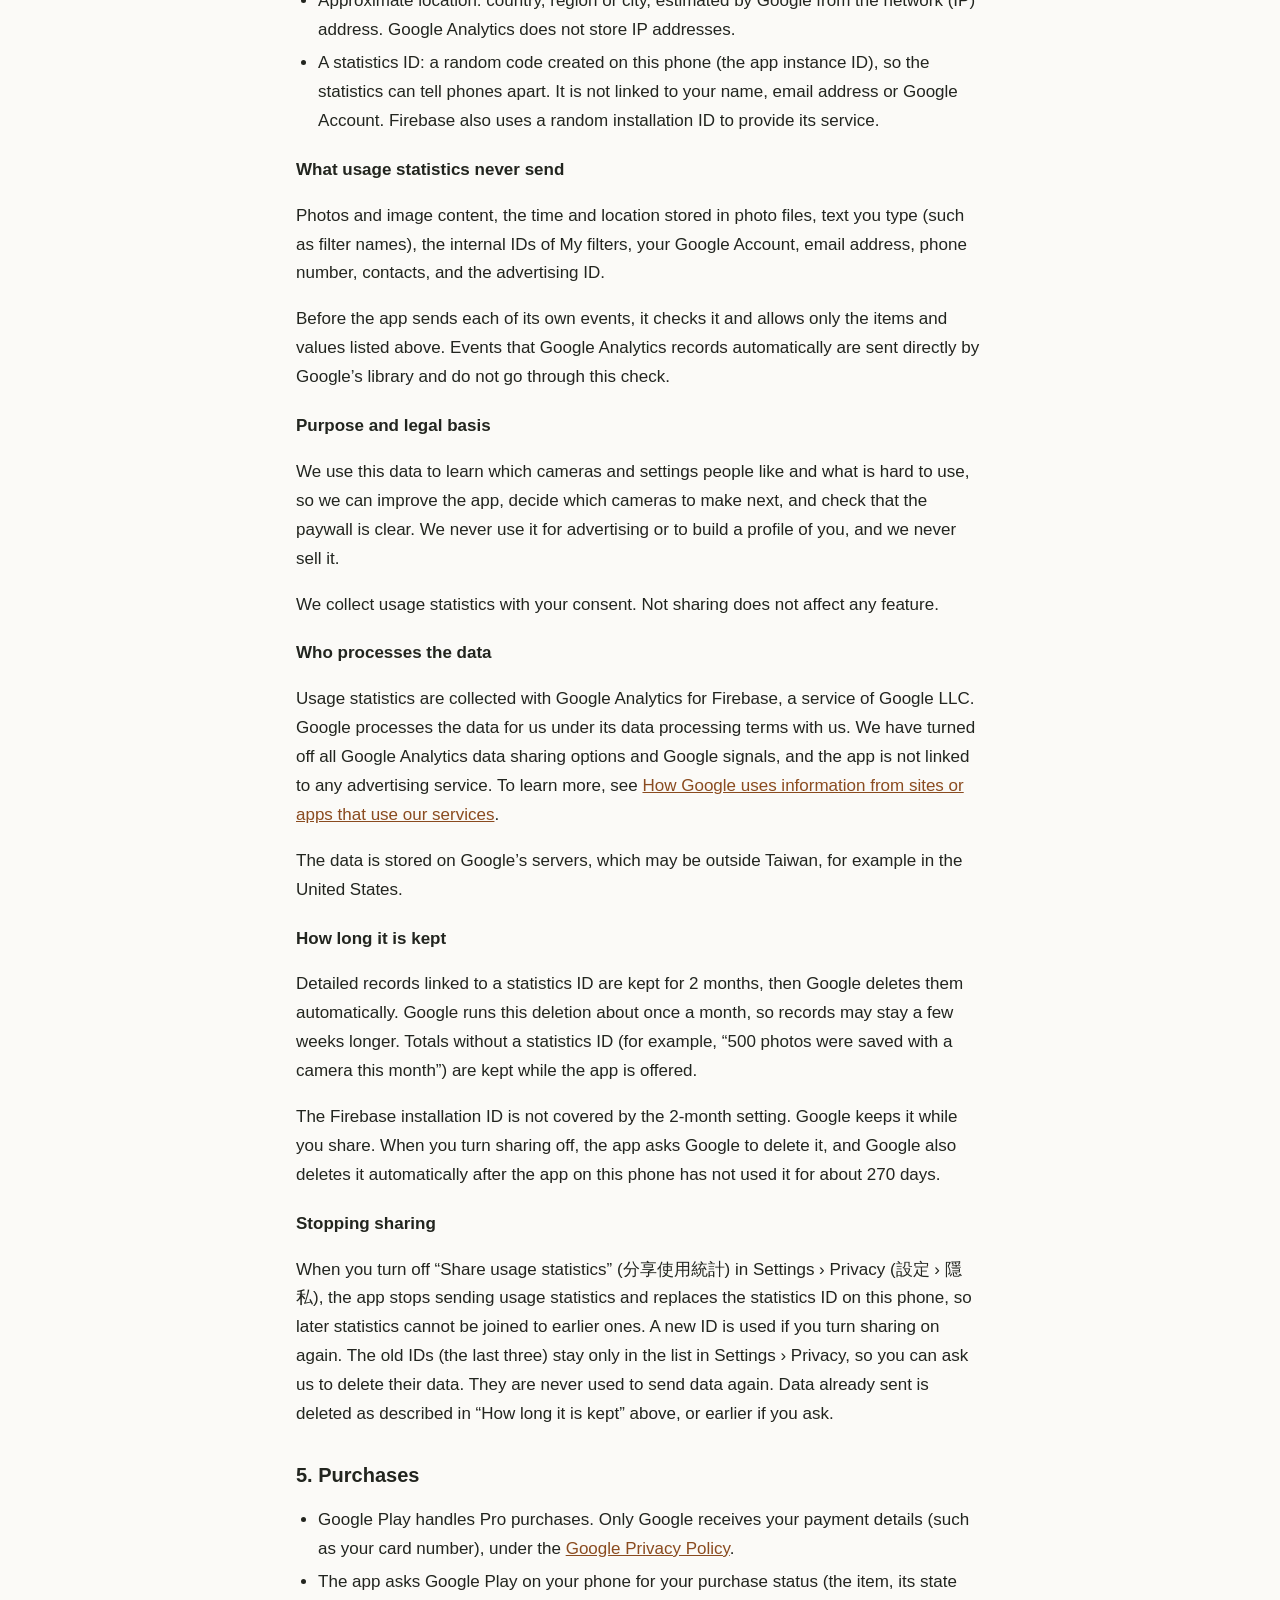
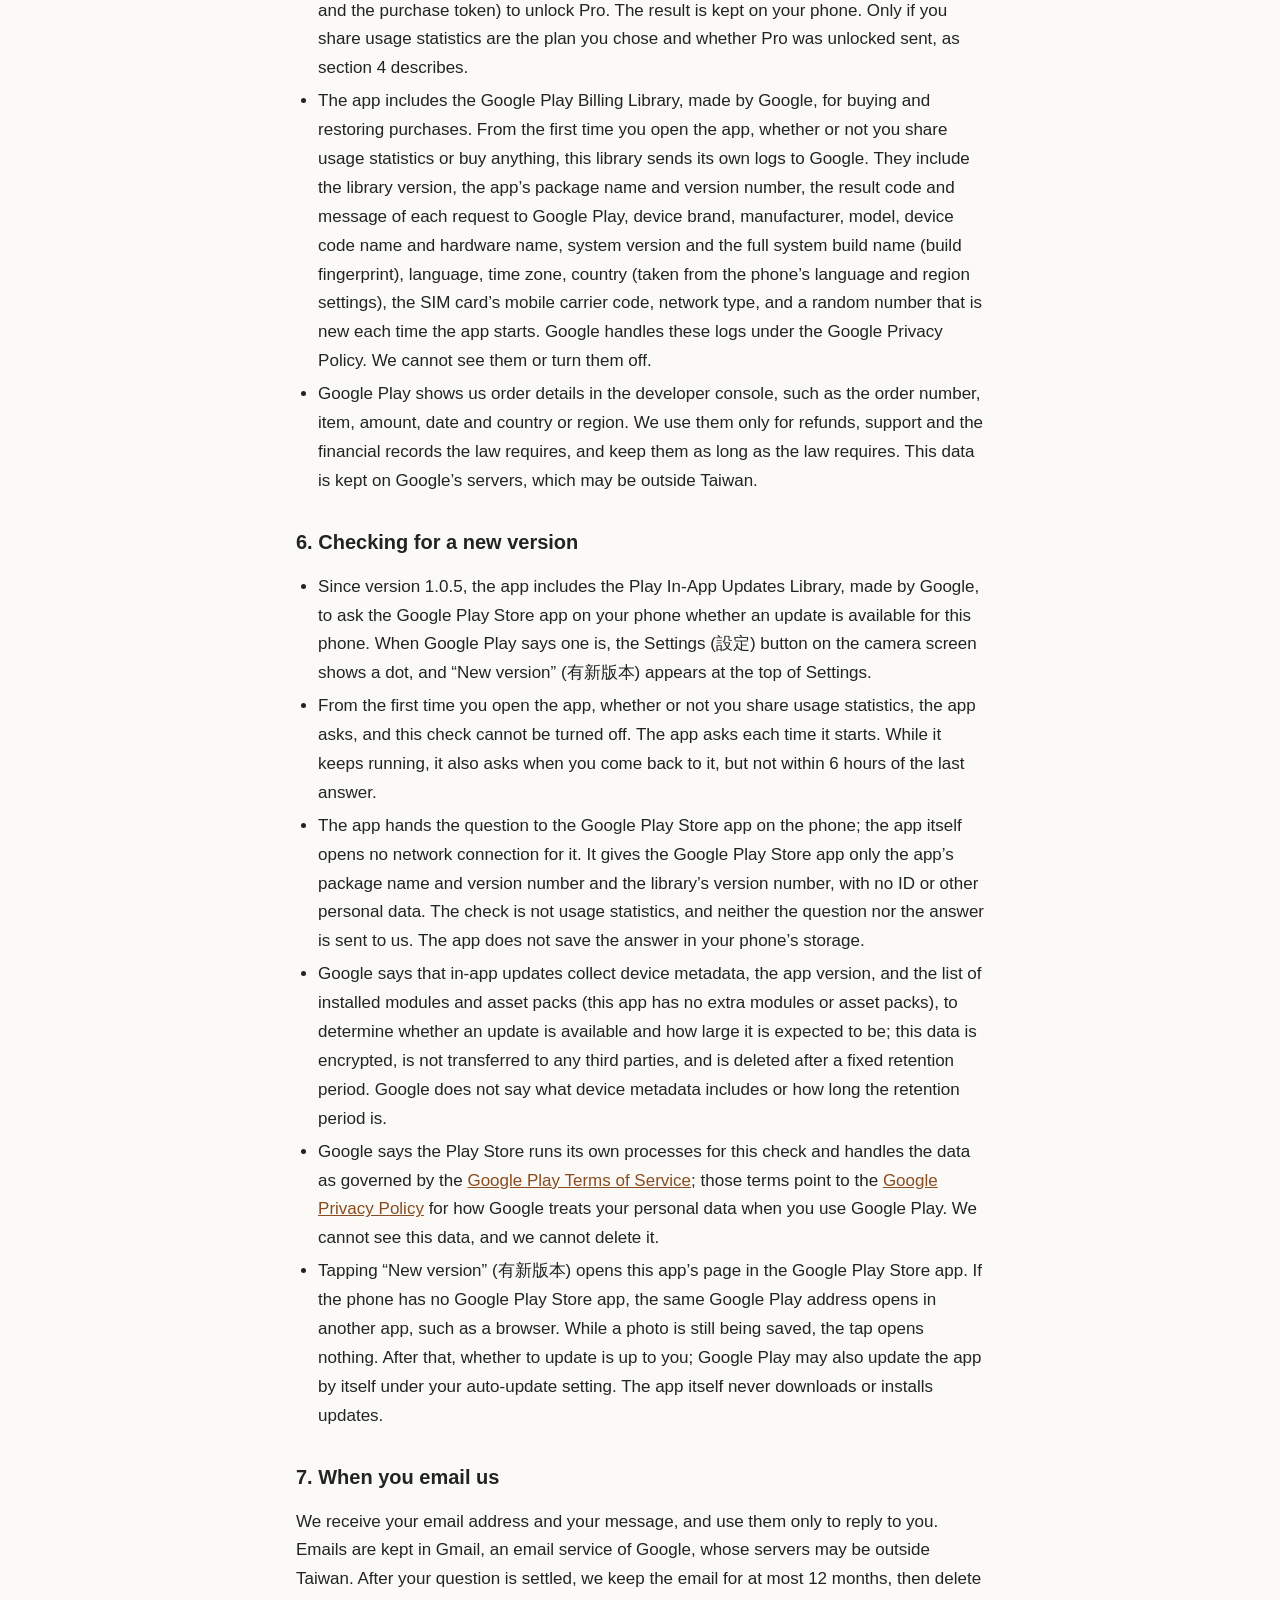
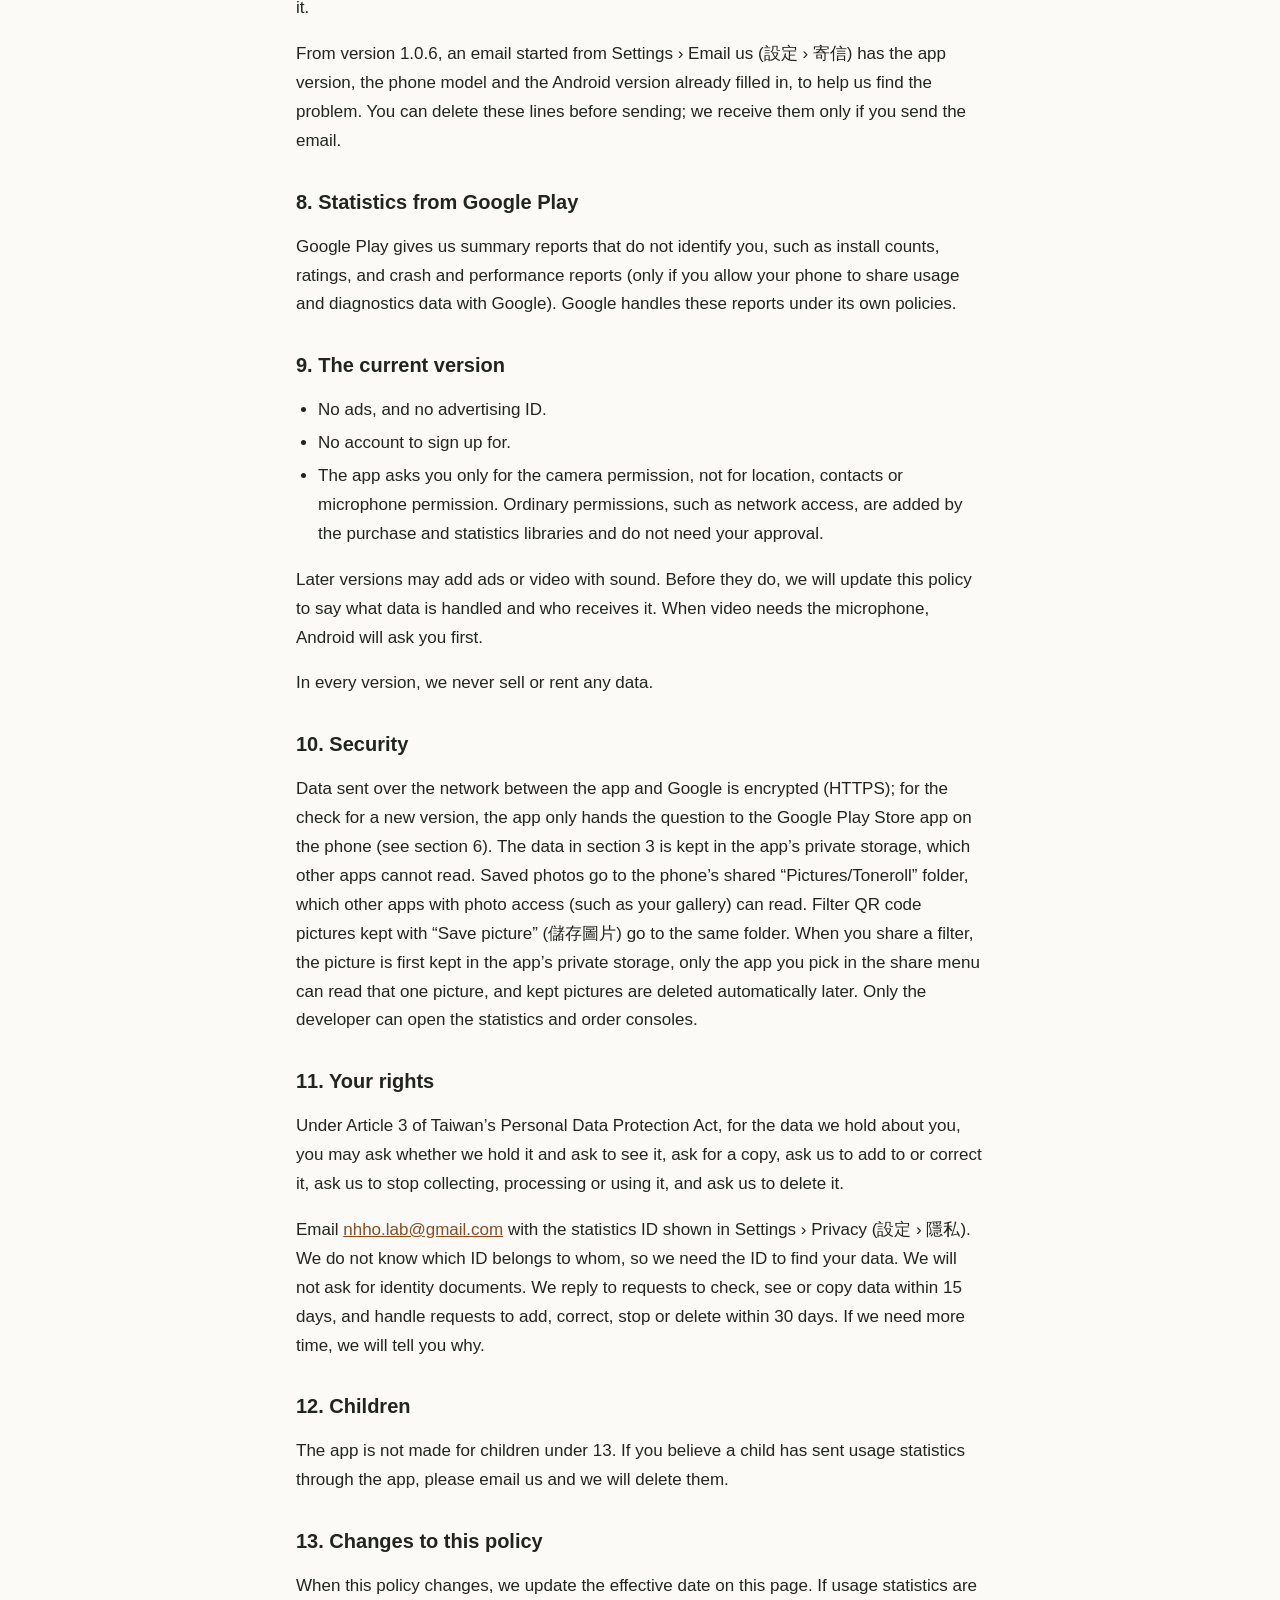
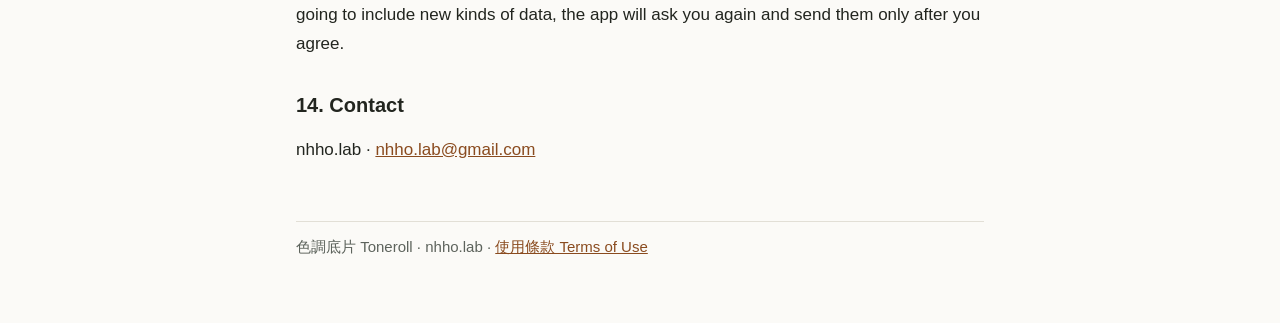
==== commit aecefc17: "docs: the policy's effective date is the day it goes live (14 November 2026) Co-Authored-By: Claude " ====
--- a/toneroll/privacy/index.html
+++ b/toneroll/privacy/index.html
@@ -12,7 +12,7 @@
 
 <article id="zh">
 <h1>隱私權政策</h1>
-<p class="meta">色調底片（Toneroll）· 生效日期：2026 年 11 月 12 日</p>
+<p class="meta">色調底片（Toneroll）· 生效日期：2026 年 11 月 14 日</p>
 
 <h2>重點</h2>
 <ul>
@@ -141,7 +141,7 @@
 
 <article id="en" lang="en">
 <h1>Privacy Policy</h1>
-<p class="meta">Toneroll (色調底片) · Effective date: 12 November 2026</p>
+<p class="meta">Toneroll (色調底片) · Effective date: 14 November 2026</p>
 <p class="meta">This English version is a translation. If the two versions differ, the Chinese version applies. The app’s screens are in Chinese only, so the Chinese label is shown in brackets after each English name.</p>
 
 <h2>In short</h2>
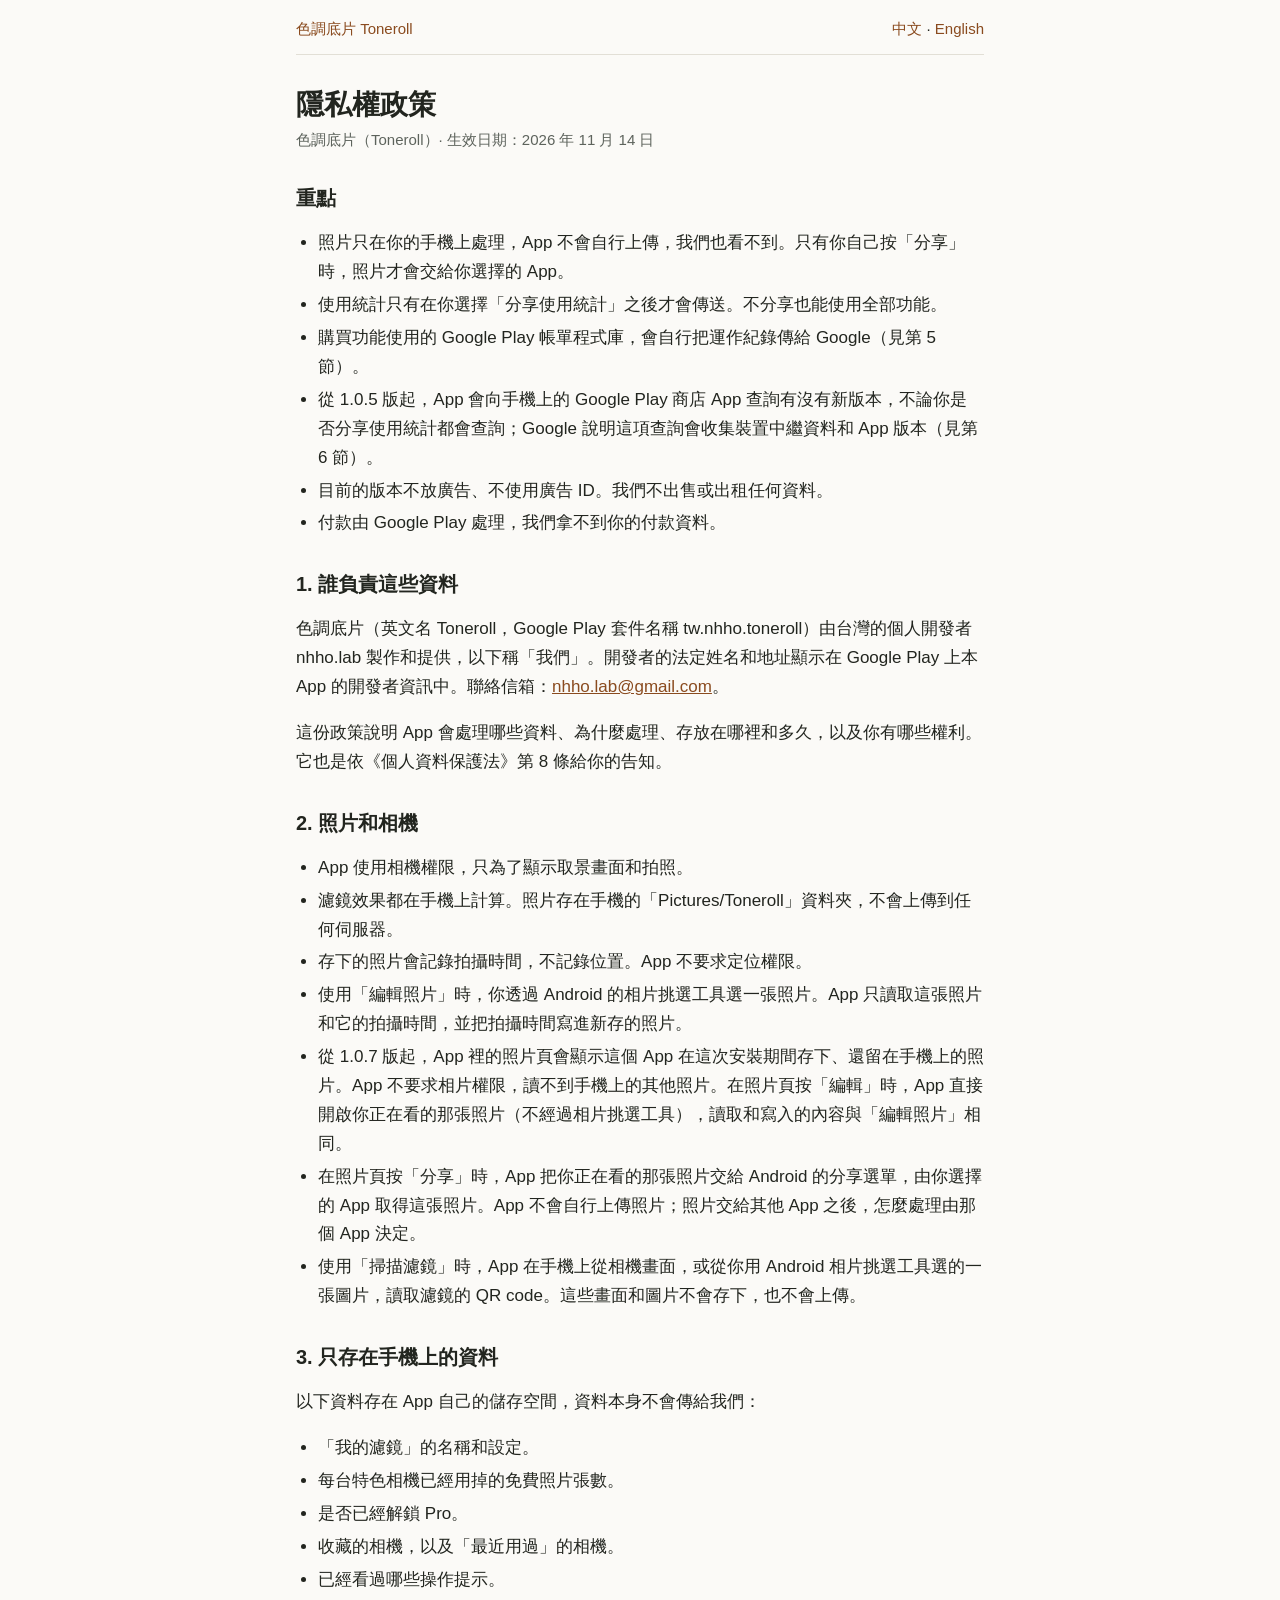
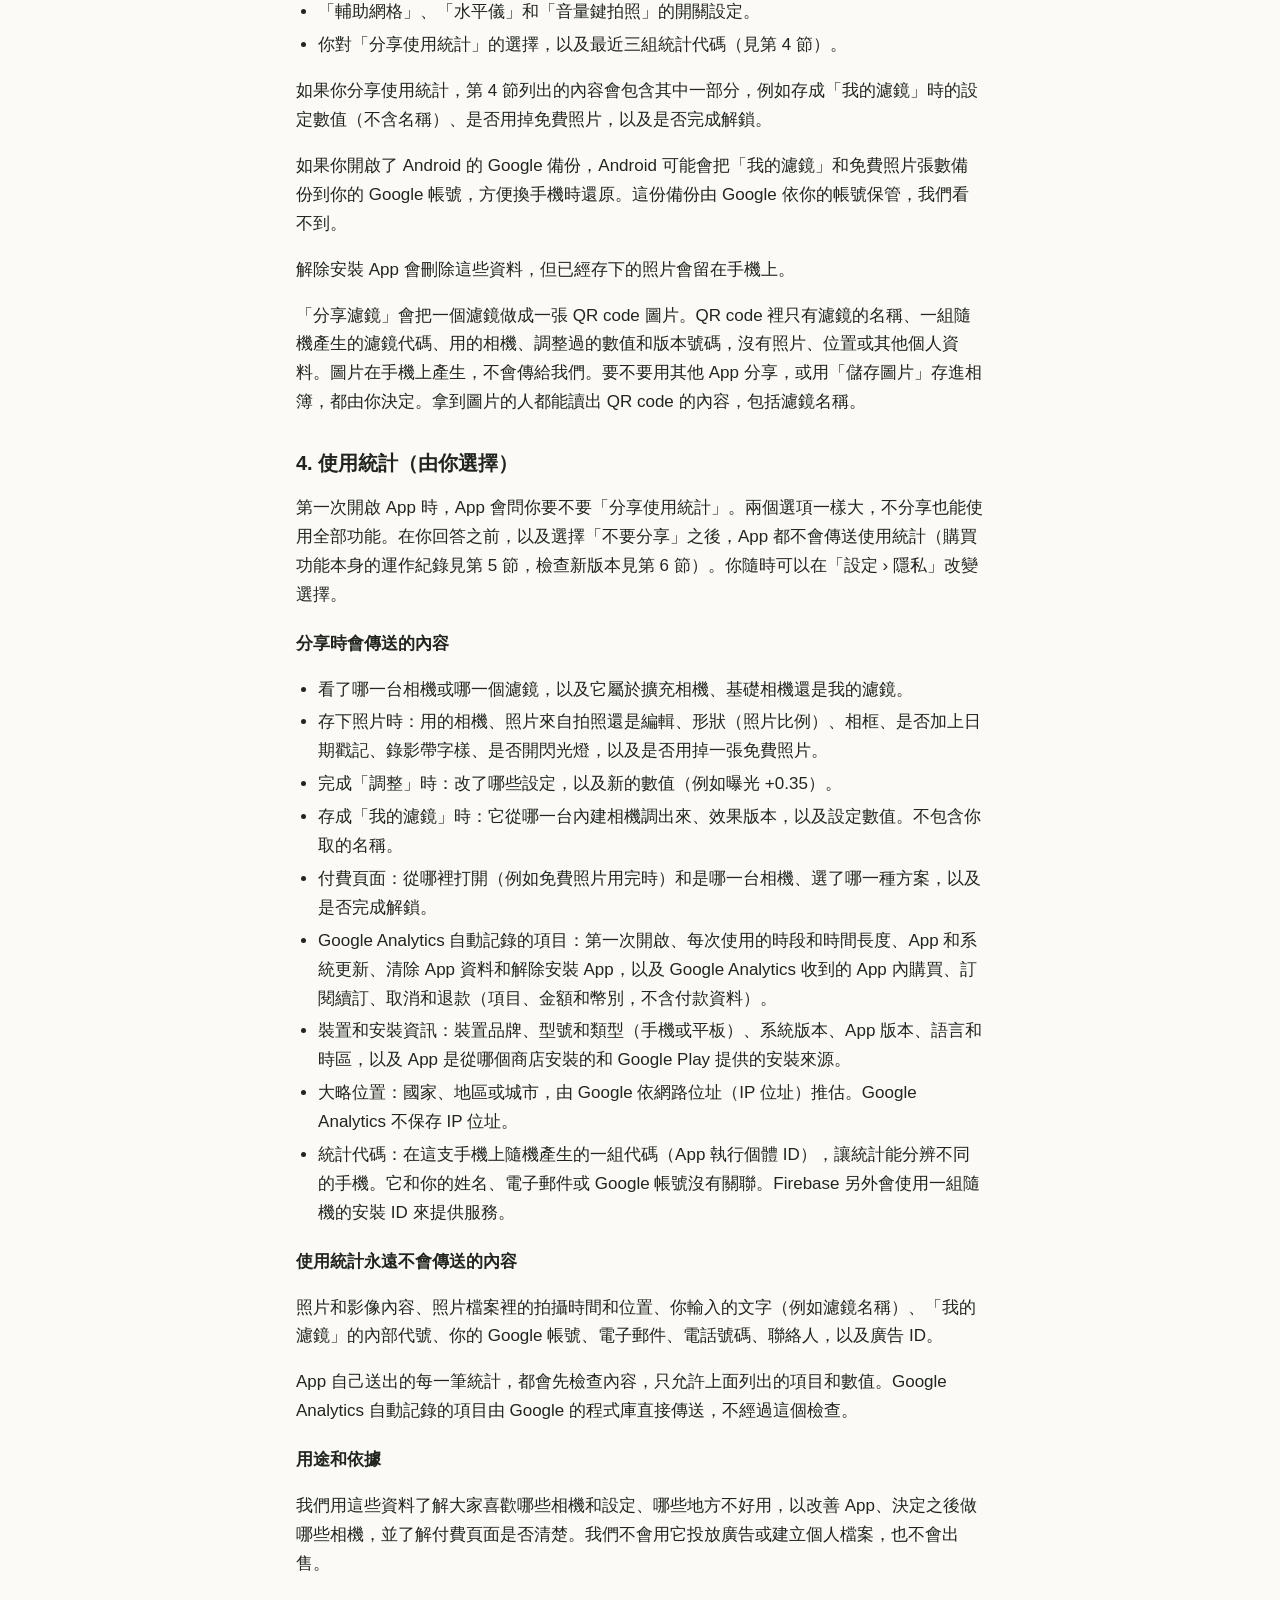
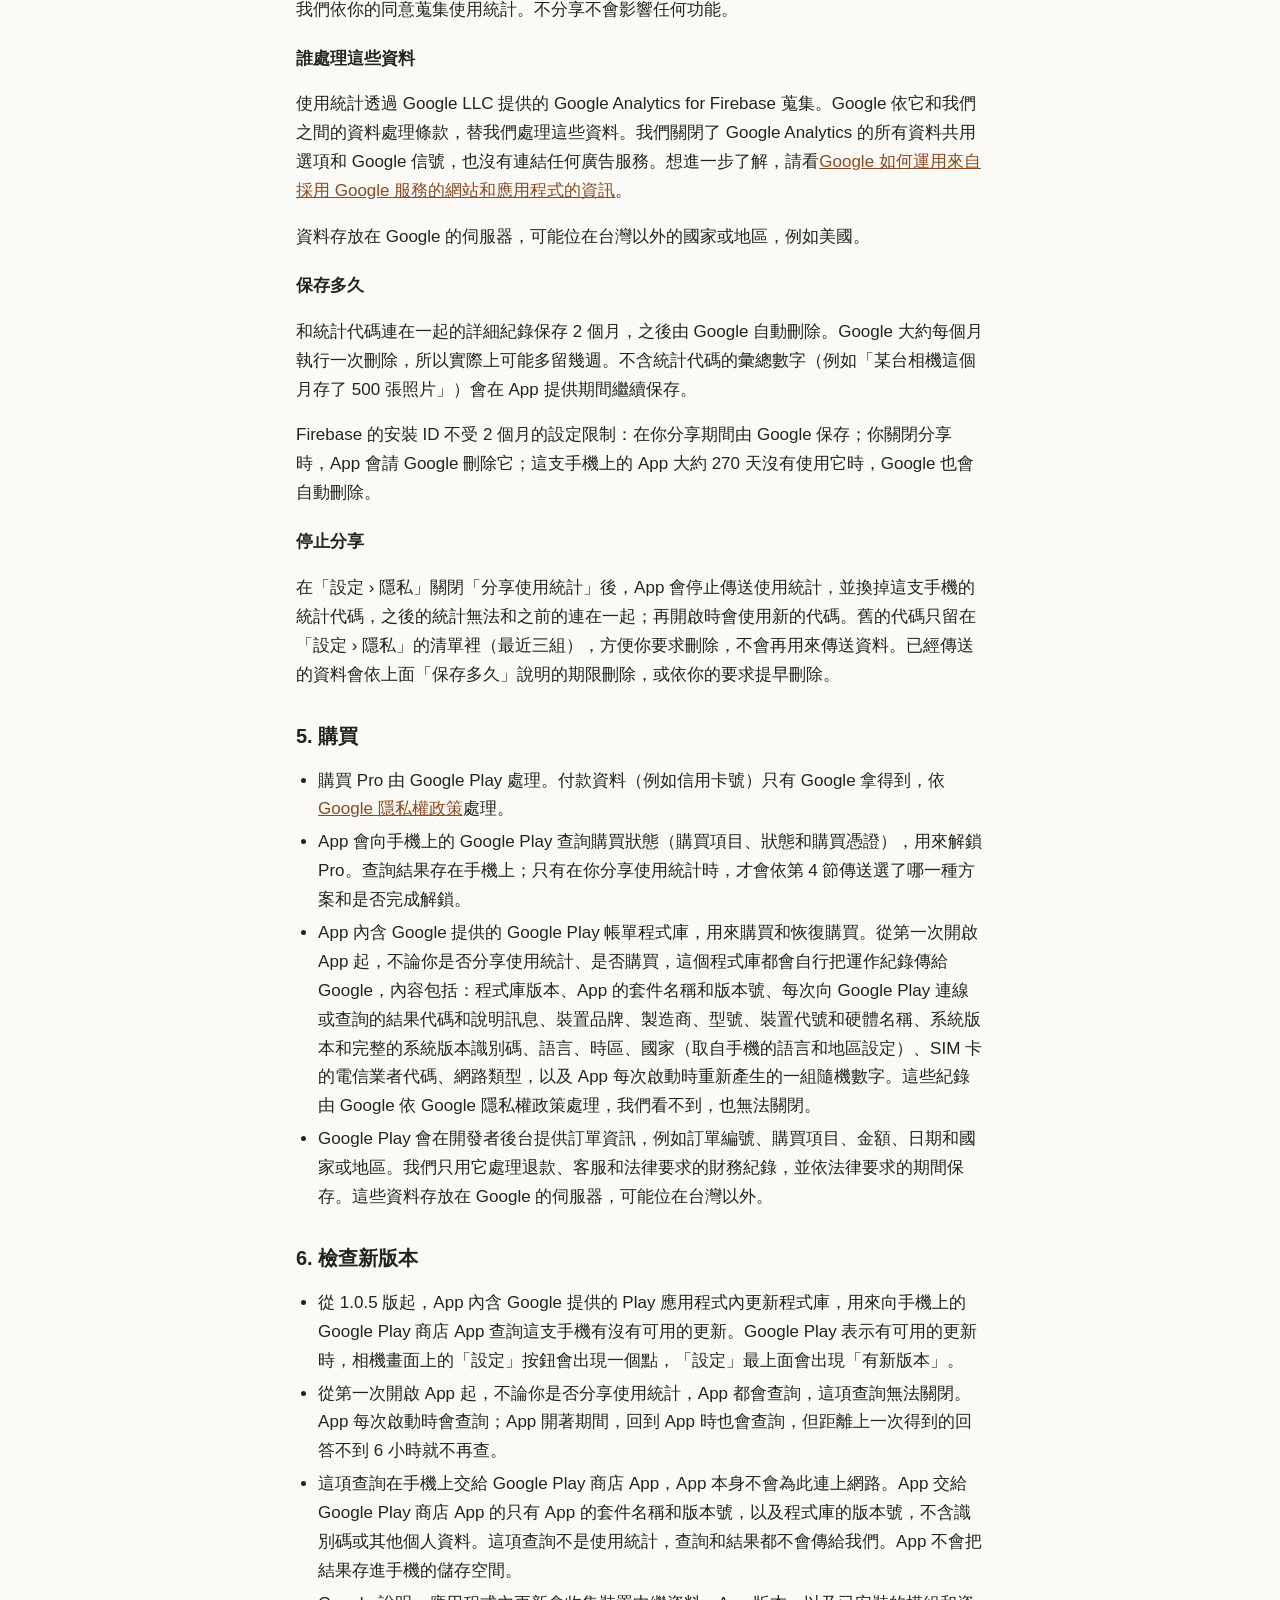
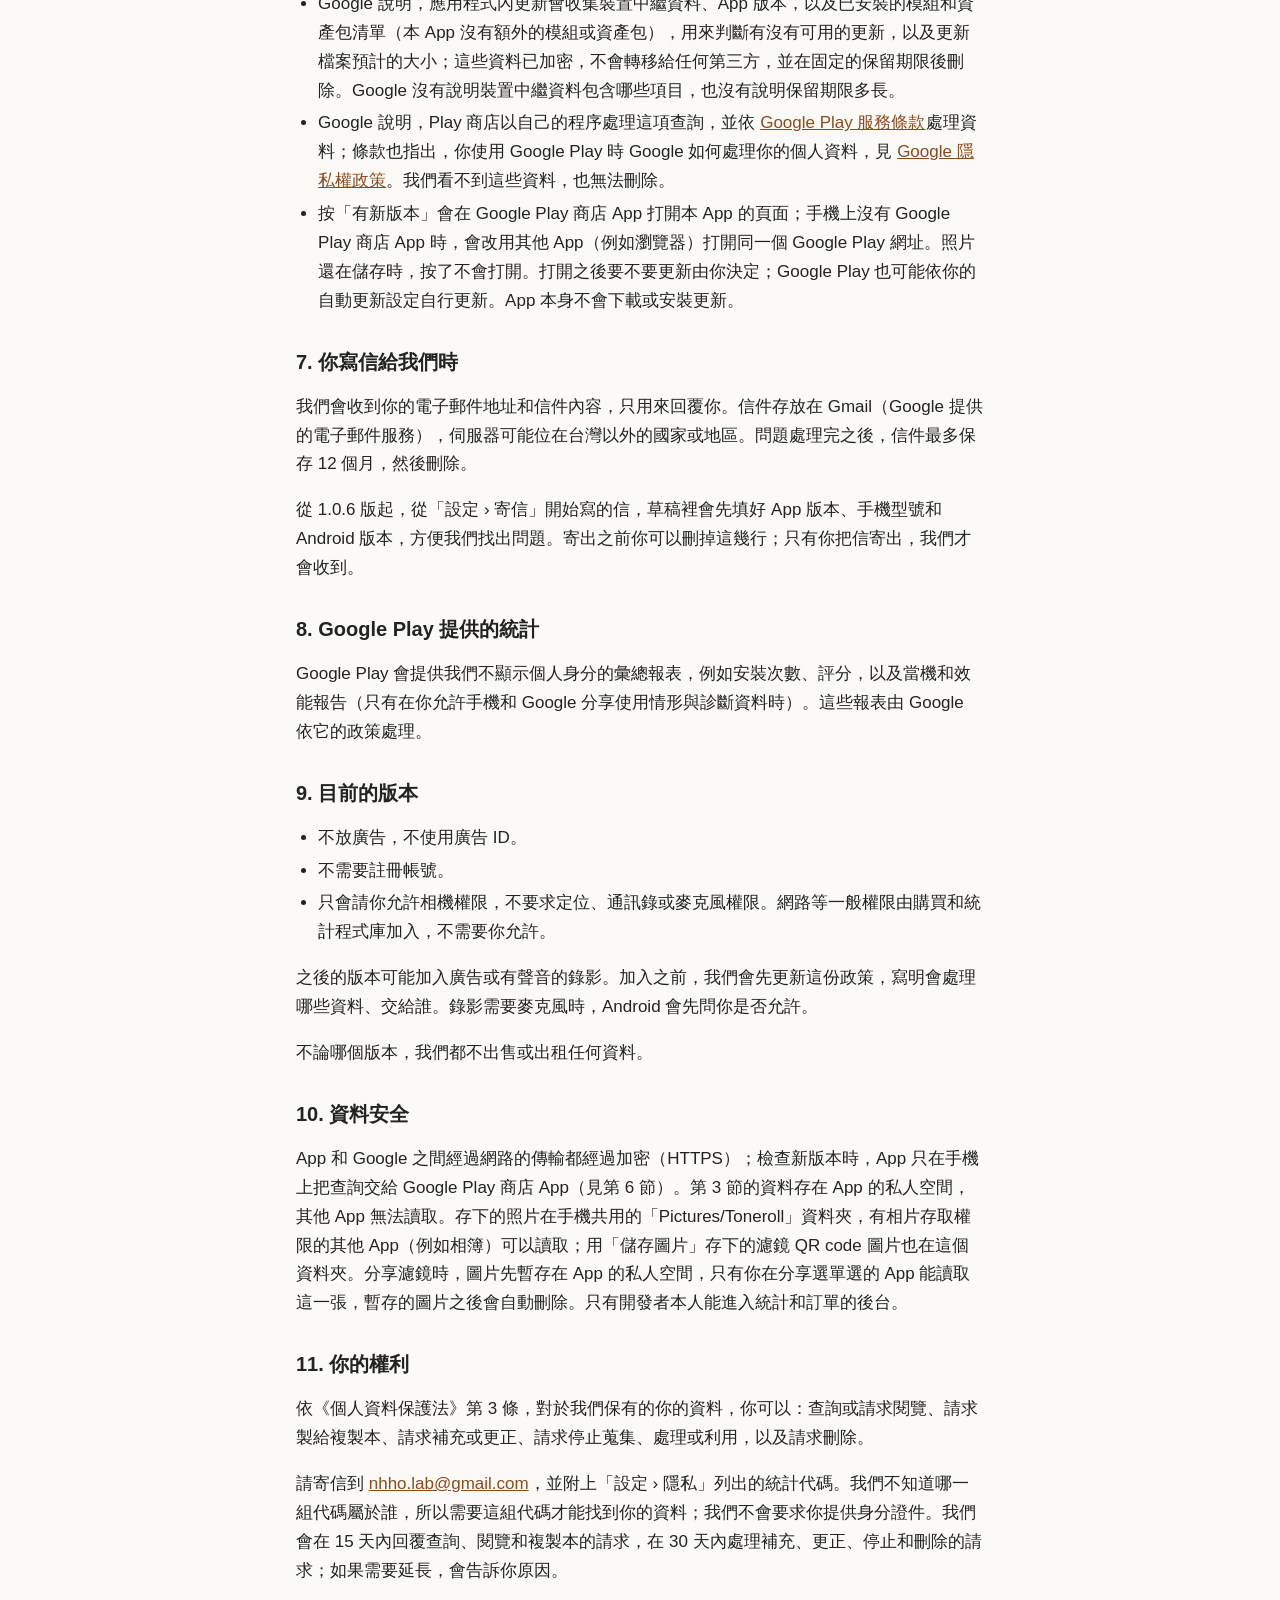
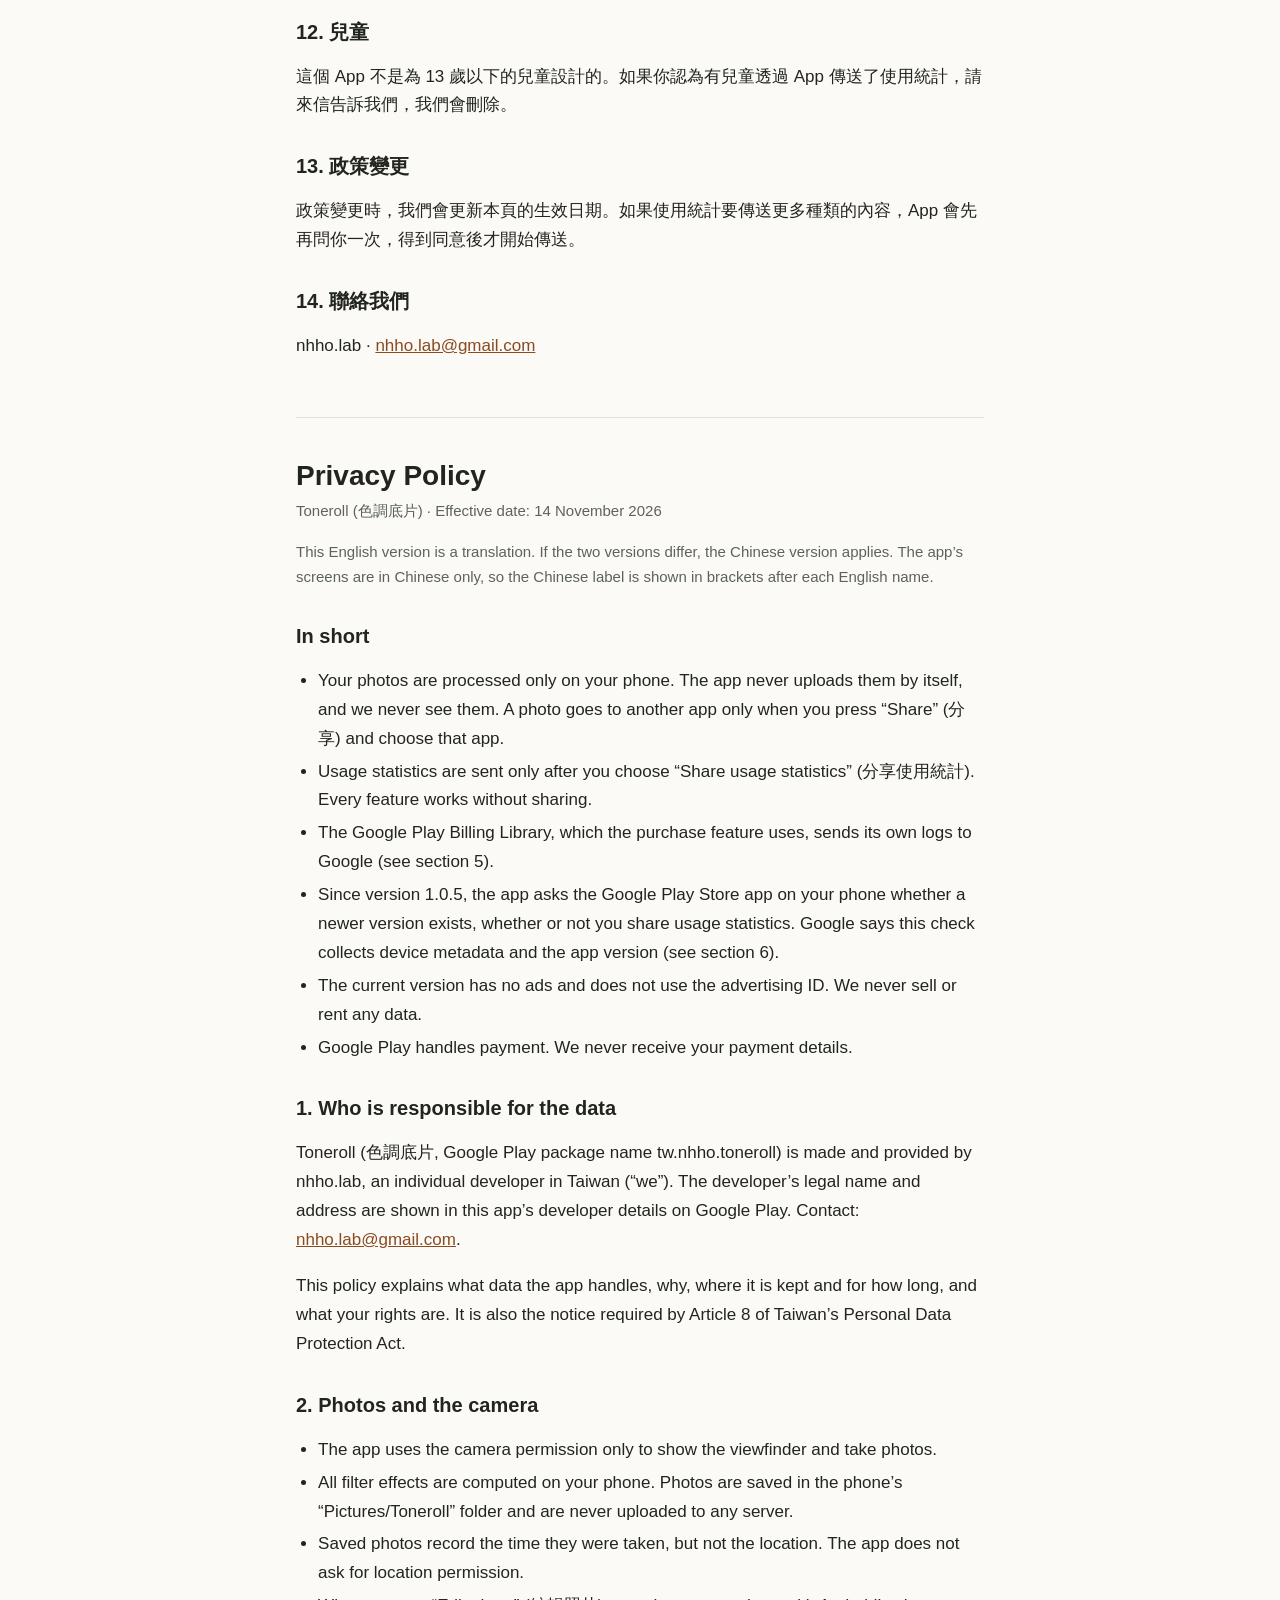
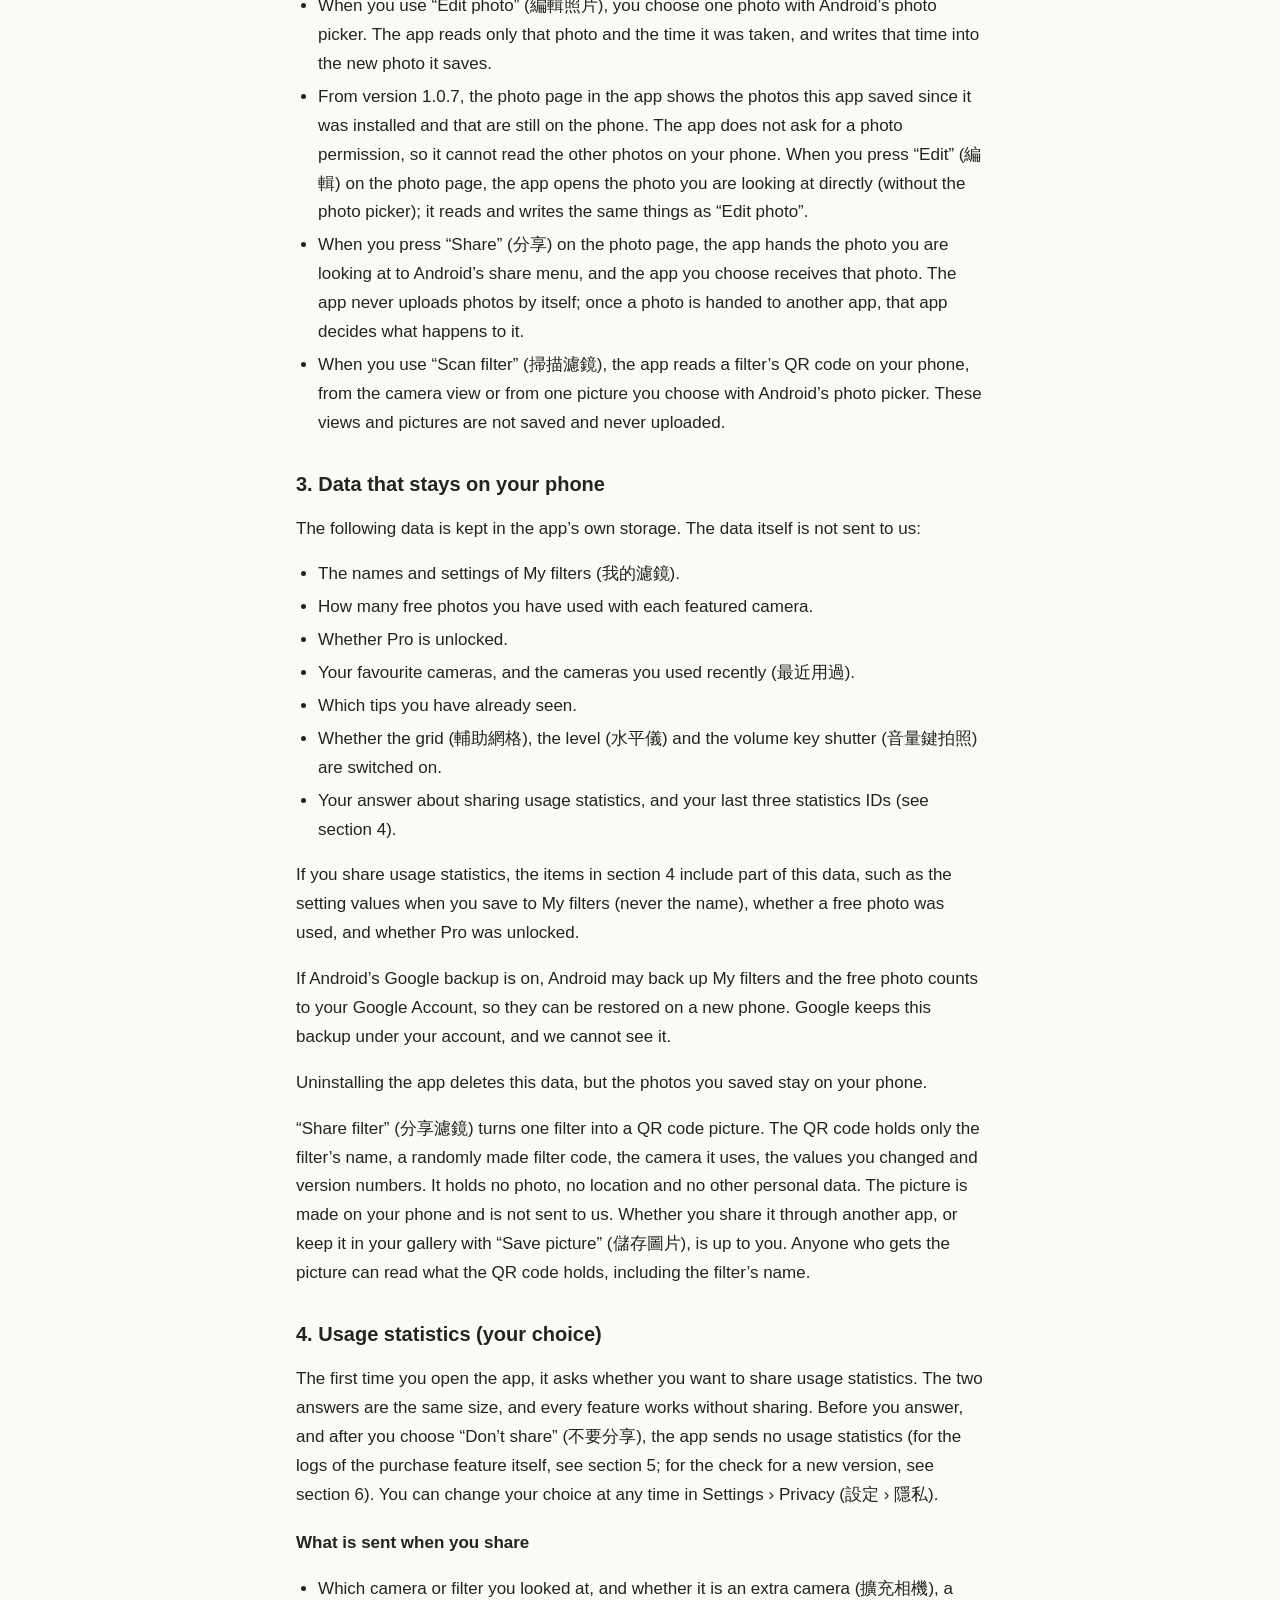
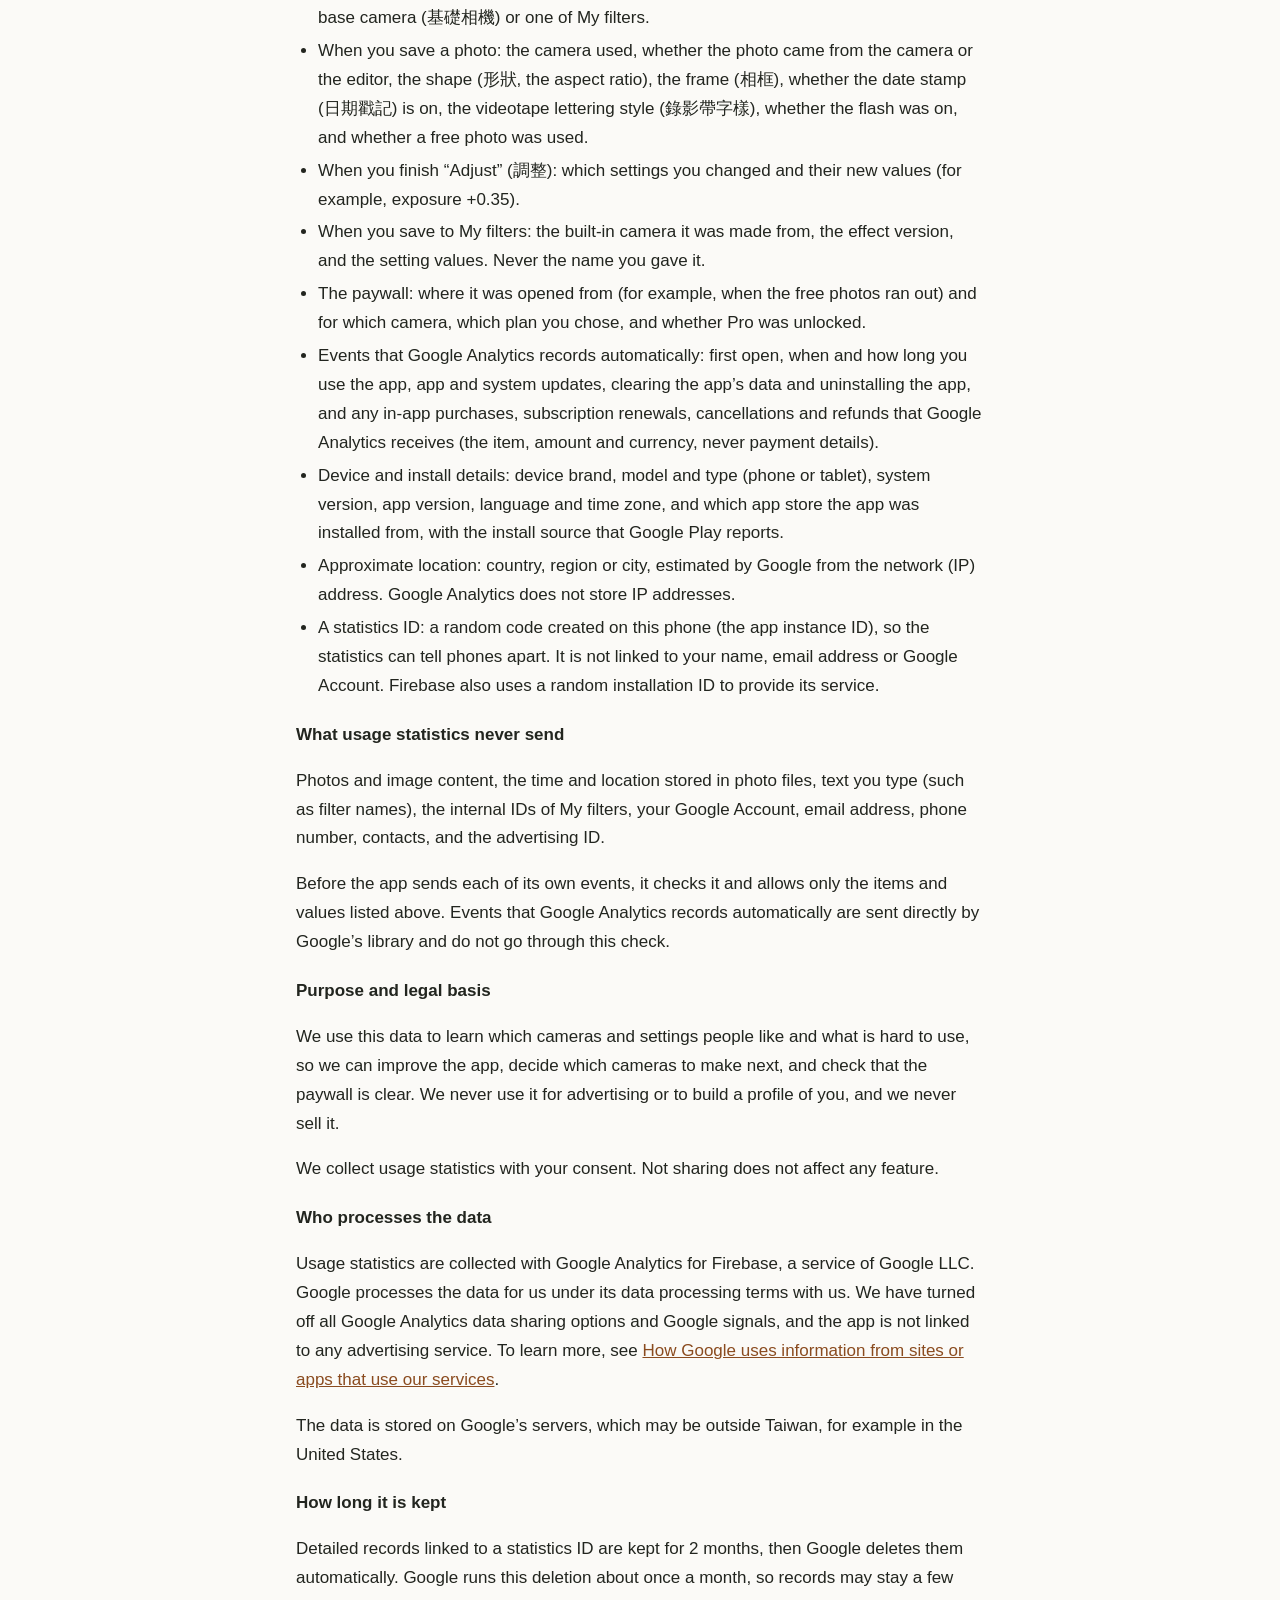
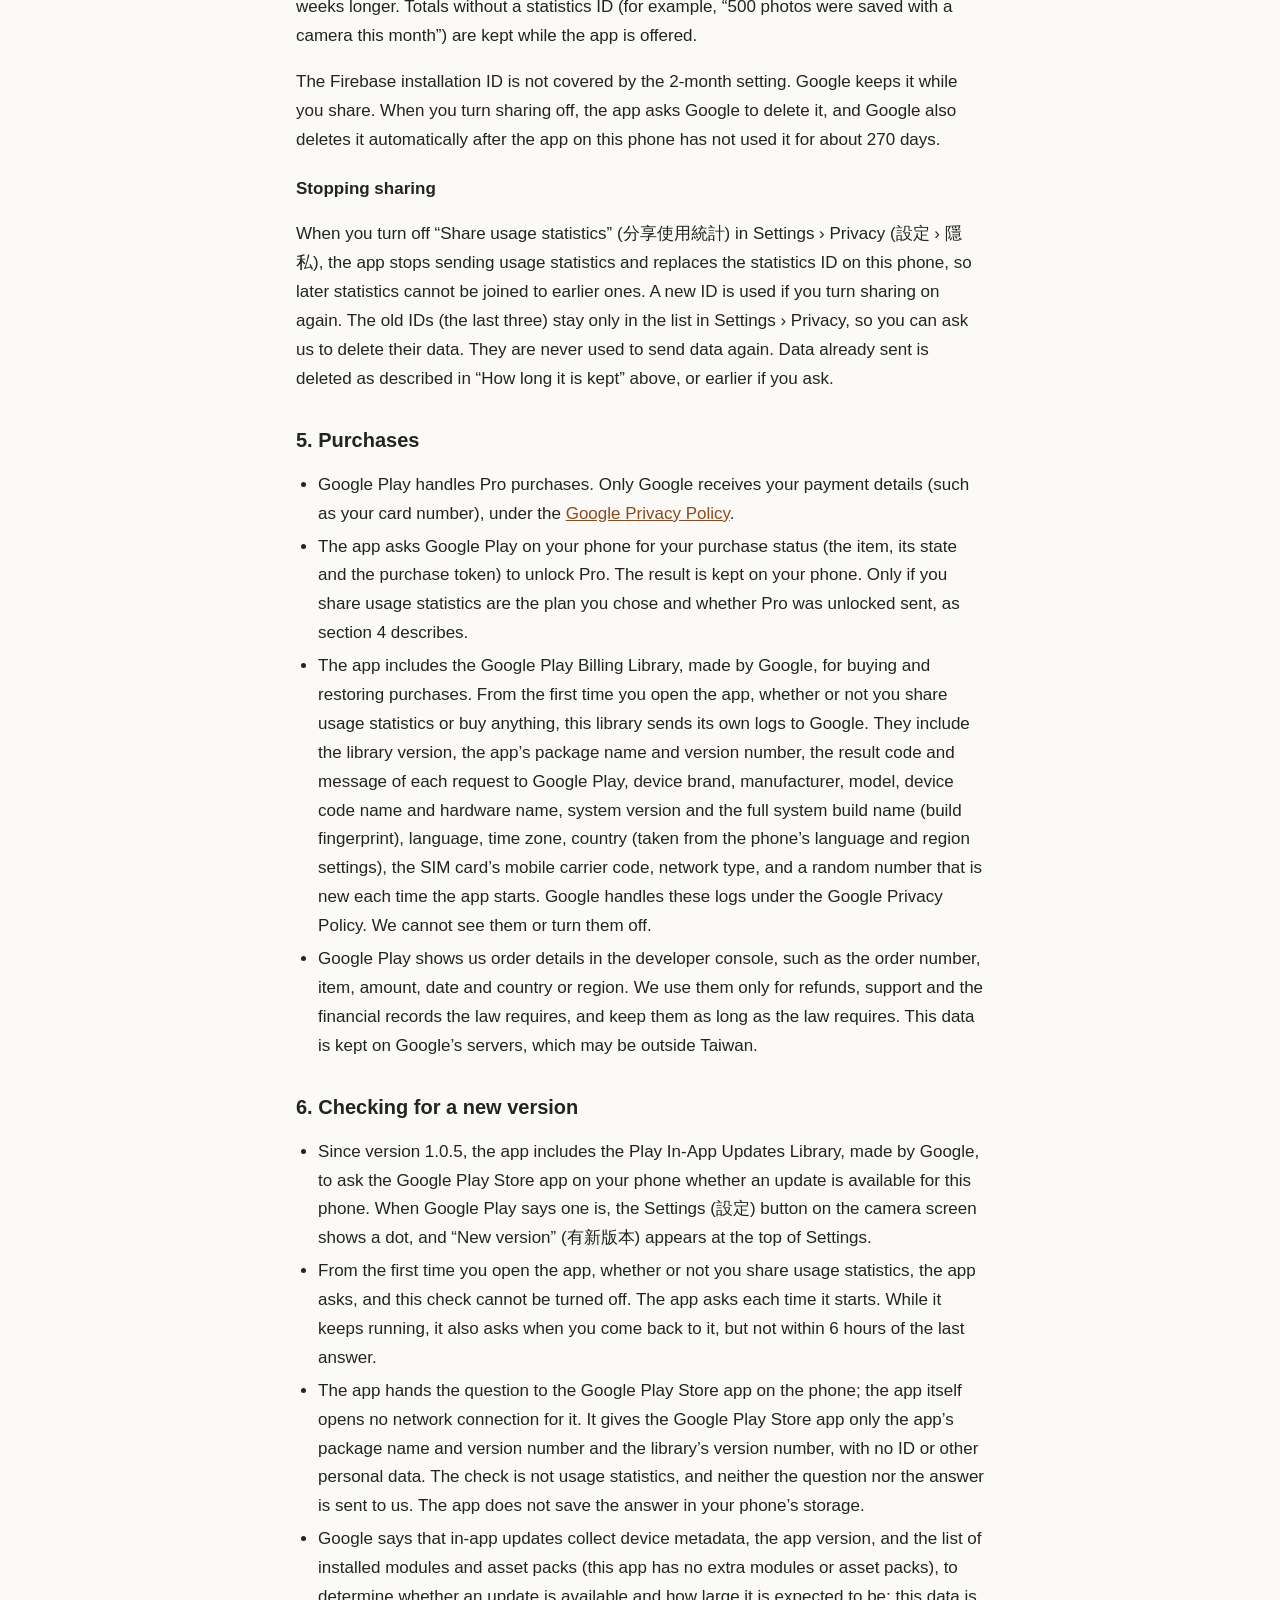
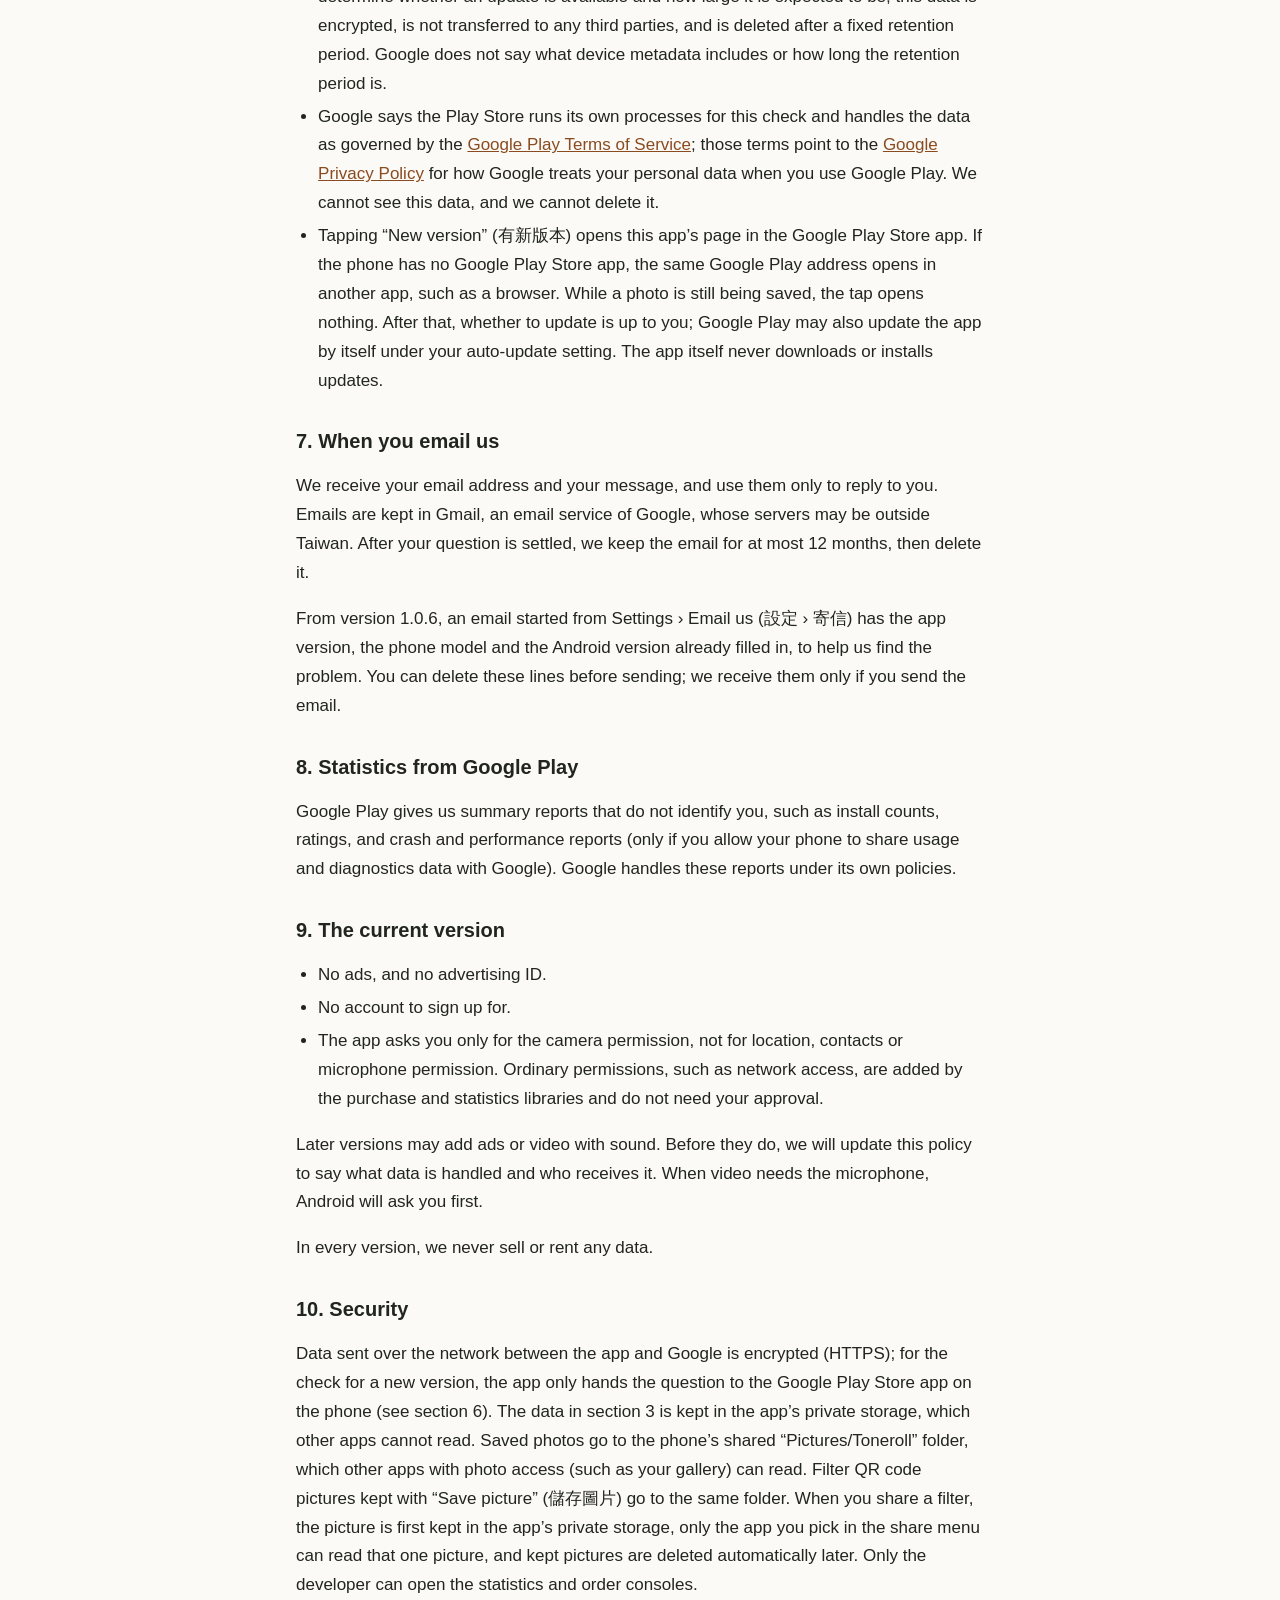
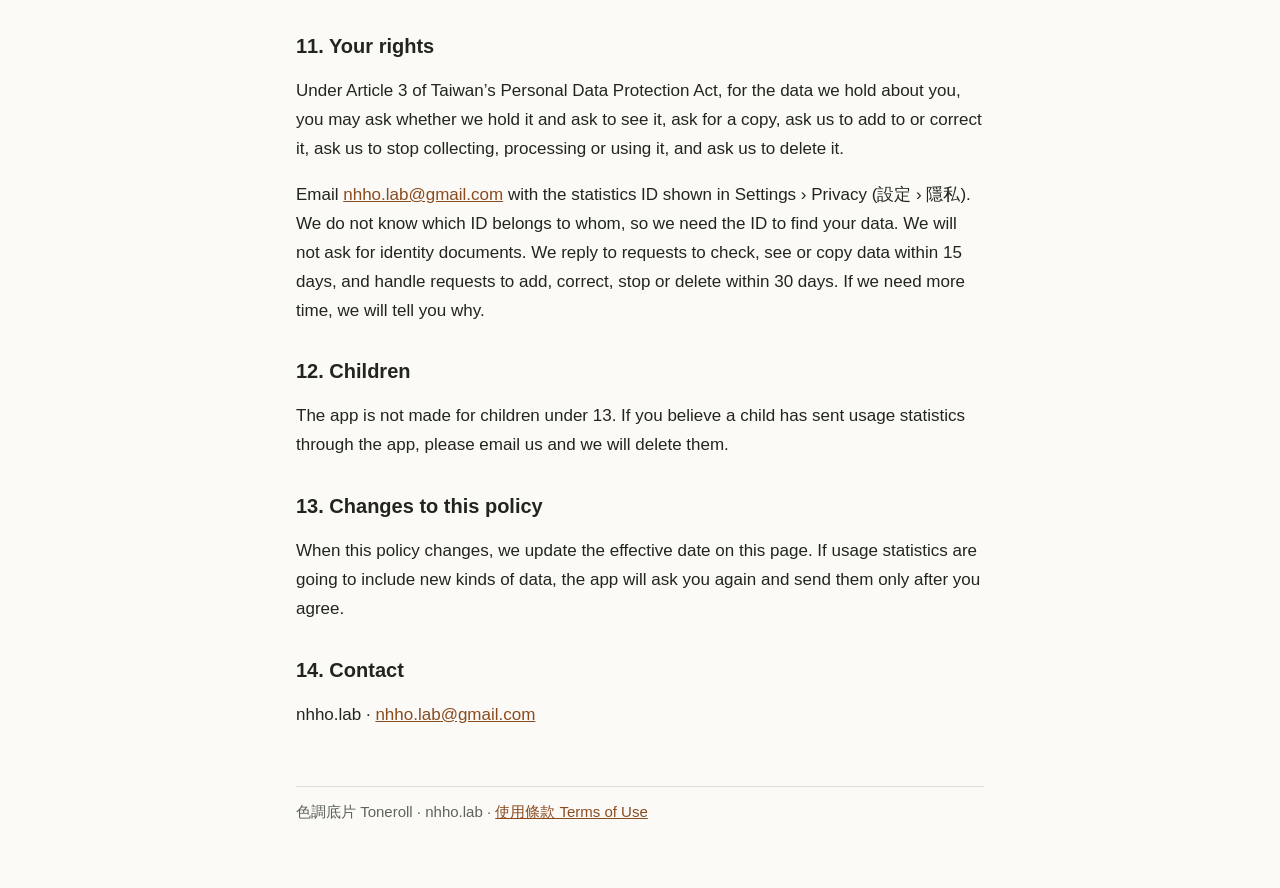
==== commit 75aa5afe: "docs: the privacy policy for Toneroll 1.0.7: the photo page, 分享, the volume key switch Section 2 (bo" ====
--- a/toneroll/privacy/index.html
+++ b/toneroll/privacy/index.html
@@ -16,7 +16,7 @@
 
 <h2>重點</h2>
 <ul>
-<li>照片只在你的手機上處理，不會上傳，我們也看不到。</li>
+<li>照片只在你的手機上處理，App 不會自行上傳，我們也看不到。只有你自己按「分享」時，照片才會交給你選擇的 App。</li>
 <li>使用統計只有在你選擇「分享使用統計」之後才會傳送。不分享也能使用全部功能。</li>
 <li>購買功能使用的 Google Play 帳單程式庫，會自行把運作紀錄傳給 Google（見第 5 節）。</li>
 <li>從 1.0.5 版起，App 會向手機上的 Google Play 商店 App 查詢有沒有新版本，不論你是否分享使用統計都會查詢；Google 說明這項查詢會收集裝置中繼資料和 App 版本（見第 6 節）。</li>
@@ -34,6 +34,8 @@
 <li>濾鏡效果都在手機上計算。照片存在手機的「Pictures/Toneroll」資料夾，不會上傳到任何伺服器。</li>
 <li>存下的照片會記錄拍攝時間，不記錄位置。App 不要求定位權限。</li>
 <li>使用「編輯照片」時，你透過 Android 的相片挑選工具選一張照片。App 只讀取這張照片和它的拍攝時間，並把拍攝時間寫進新存的照片。</li>
+<li>從 1.0.7 版起，App 裡的照片頁會顯示這個 App 在這次安裝期間存下、還留在手機上的照片。App 不要求相片權限，讀不到手機上的其他照片。在照片頁按「編輯」時，App 直接開啟你正在看的那張照片（不經過相片挑選工具），讀取和寫入的內容與「編輯照片」相同。</li>
+<li>在照片頁按「分享」時，App 把你正在看的那張照片交給 Android 的分享選單，由你選擇的 App 取得這張照片。App 不會自行上傳照片；照片交給其他 App 之後，怎麼處理由那個 App 決定。</li>
 <li>使用「掃描濾鏡」時，App 在手機上從相機畫面，或從你用 Android 相片挑選工具選的一張圖片，讀取濾鏡的 QR code。這些畫面和圖片不會存下，也不會上傳。</li>
 </ul>
 
@@ -45,7 +47,7 @@
 <li>是否已經解鎖 Pro。</li>
 <li>收藏的相機，以及「最近用過」的相機。</li>
 <li>已經看過哪些操作提示。</li>
-<li>「輔助網格」和「水平儀」的開關設定。</li>
+<li>「輔助網格」、「水平儀」和「音量鍵拍照」的開關設定。</li>
 <li>你對「分享使用統計」的選擇，以及最近三組統計代碼（見第 4 節）。</li>
 </ul>
 <p>如果你分享使用統計，第 4 節列出的內容會包含其中一部分，例如存成「我的濾鏡」時的設定數值（不含名稱）、是否用掉免費照片，以及是否完成解鎖。</p>
@@ -146,7 +148,7 @@
 
 <h2>In short</h2>
 <ul>
-<li>Your photos are processed only on your phone. They are never uploaded, and we never see them.</li>
+<li>Your photos are processed only on your phone. The app never uploads them by itself, and we never see them. A photo goes to another app only when you press “Share” (分享) and choose that app.</li>
 <li>Usage statistics are sent only after you choose “Share usage statistics” (分享使用統計). Every feature works without sharing.</li>
 <li>The Google Play Billing Library, which the purchase feature uses, sends its own logs to Google (see section 5).</li>
 <li>Since version 1.0.5, the app asks the Google Play Store app on your phone whether a newer version exists, whether or not you share usage statistics. Google says this check collects device metadata and the app version (see section 6).</li>
@@ -164,6 +166,8 @@
 <li>All filter effects are computed on your phone. Photos are saved in the phone’s “Pictures/Toneroll” folder and are never uploaded to any server.</li>
 <li>Saved photos record the time they were taken, but not the location. The app does not ask for location permission.</li>
 <li>When you use “Edit photo” (編輯照片), you choose one photo with Android’s photo picker. The app reads only that photo and the time it was taken, and writes that time into the new photo it saves.</li>
+<li>From version 1.0.7, the photo page in the app shows the photos this app saved since it was installed and that are still on the phone. The app does not ask for a photo permission, so it cannot read the other photos on your phone. When you press “Edit” (編輯) on the photo page, the app opens the photo you are looking at directly (without the photo picker); it reads and writes the same things as “Edit photo”.</li>
+<li>When you press “Share” (分享) on the photo page, the app hands the photo you are looking at to Android’s share menu, and the app you choose receives that photo. The app never uploads photos by itself; once a photo is handed to another app, that app decides what happens to it.</li>
 <li>When you use “Scan filter” (掃描濾鏡), the app reads a filter’s QR code on your phone, from the camera view or from one picture you choose with Android’s photo picker. These views and pictures are not saved and never uploaded.</li>
 </ul>
 
@@ -175,7 +179,7 @@
 <li>Whether Pro is unlocked.</li>
 <li>Your favourite cameras, and the cameras you used recently (最近用過).</li>
 <li>Which tips you have already seen.</li>
-<li>Whether the grid (輔助網格) and the level (水平儀) are switched on.</li>
+<li>Whether the grid (輔助網格), the level (水平儀) and the volume key shutter (音量鍵拍照) are switched on.</li>
 <li>Your answer about sharing usage statistics, and your last three statistics IDs (see section 4).</li>
 </ul>
 <p>If you share usage statistics, the items in section 4 include part of this data, such as the setting values when you save to My filters (never the name), whether a free photo was used, and whether Pro was unlocked.</p>
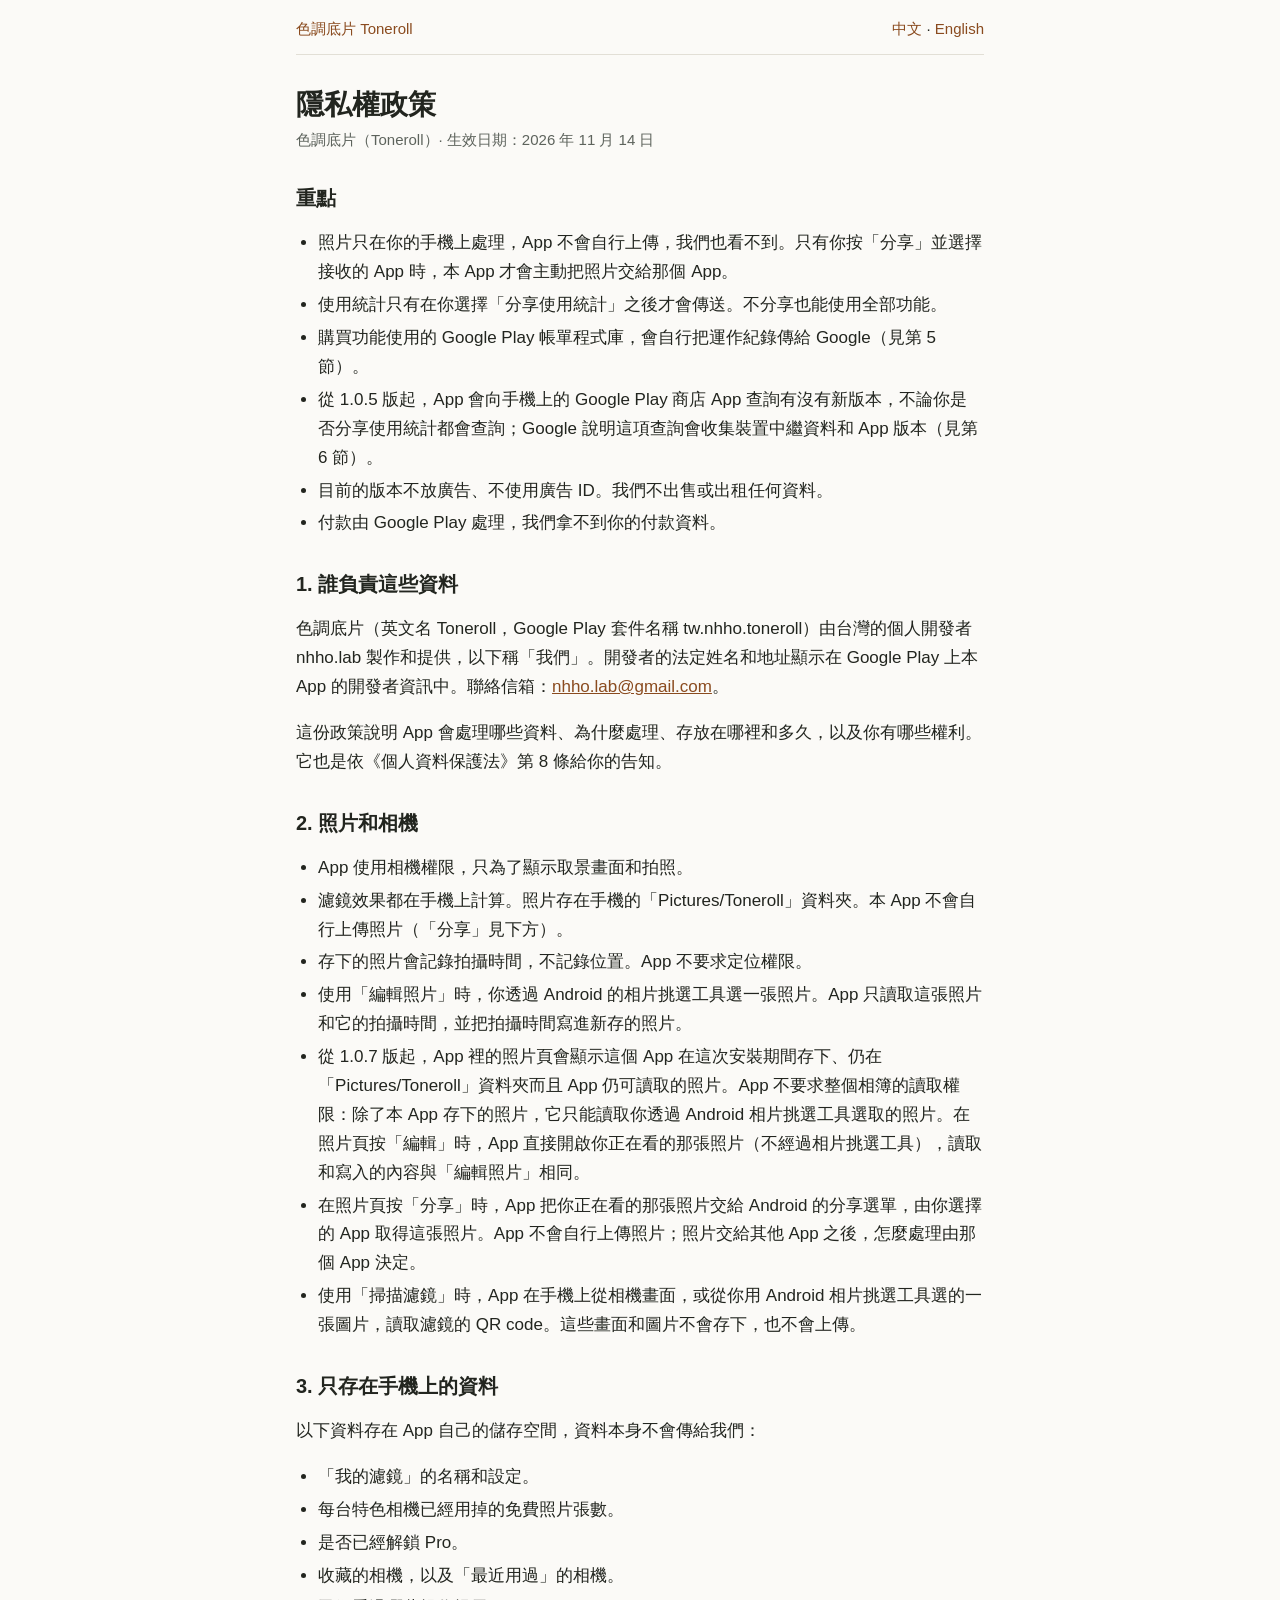
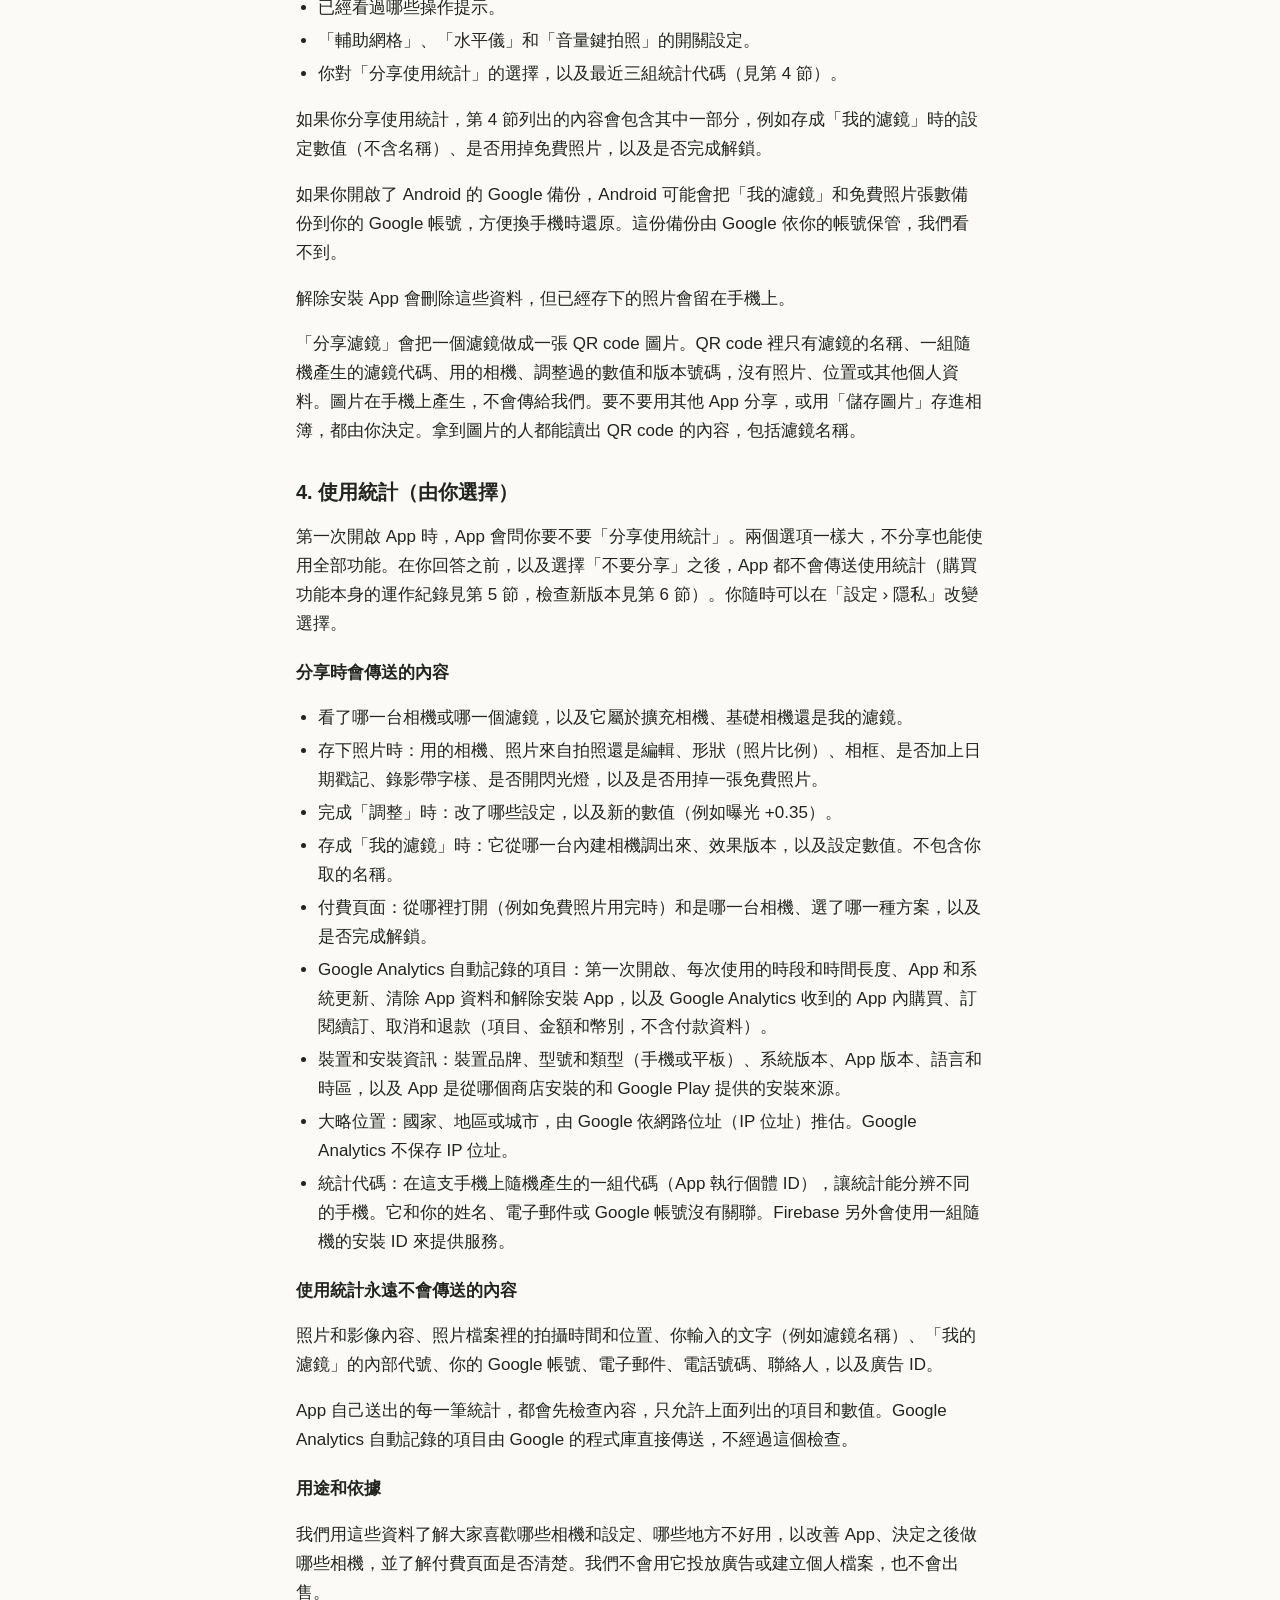
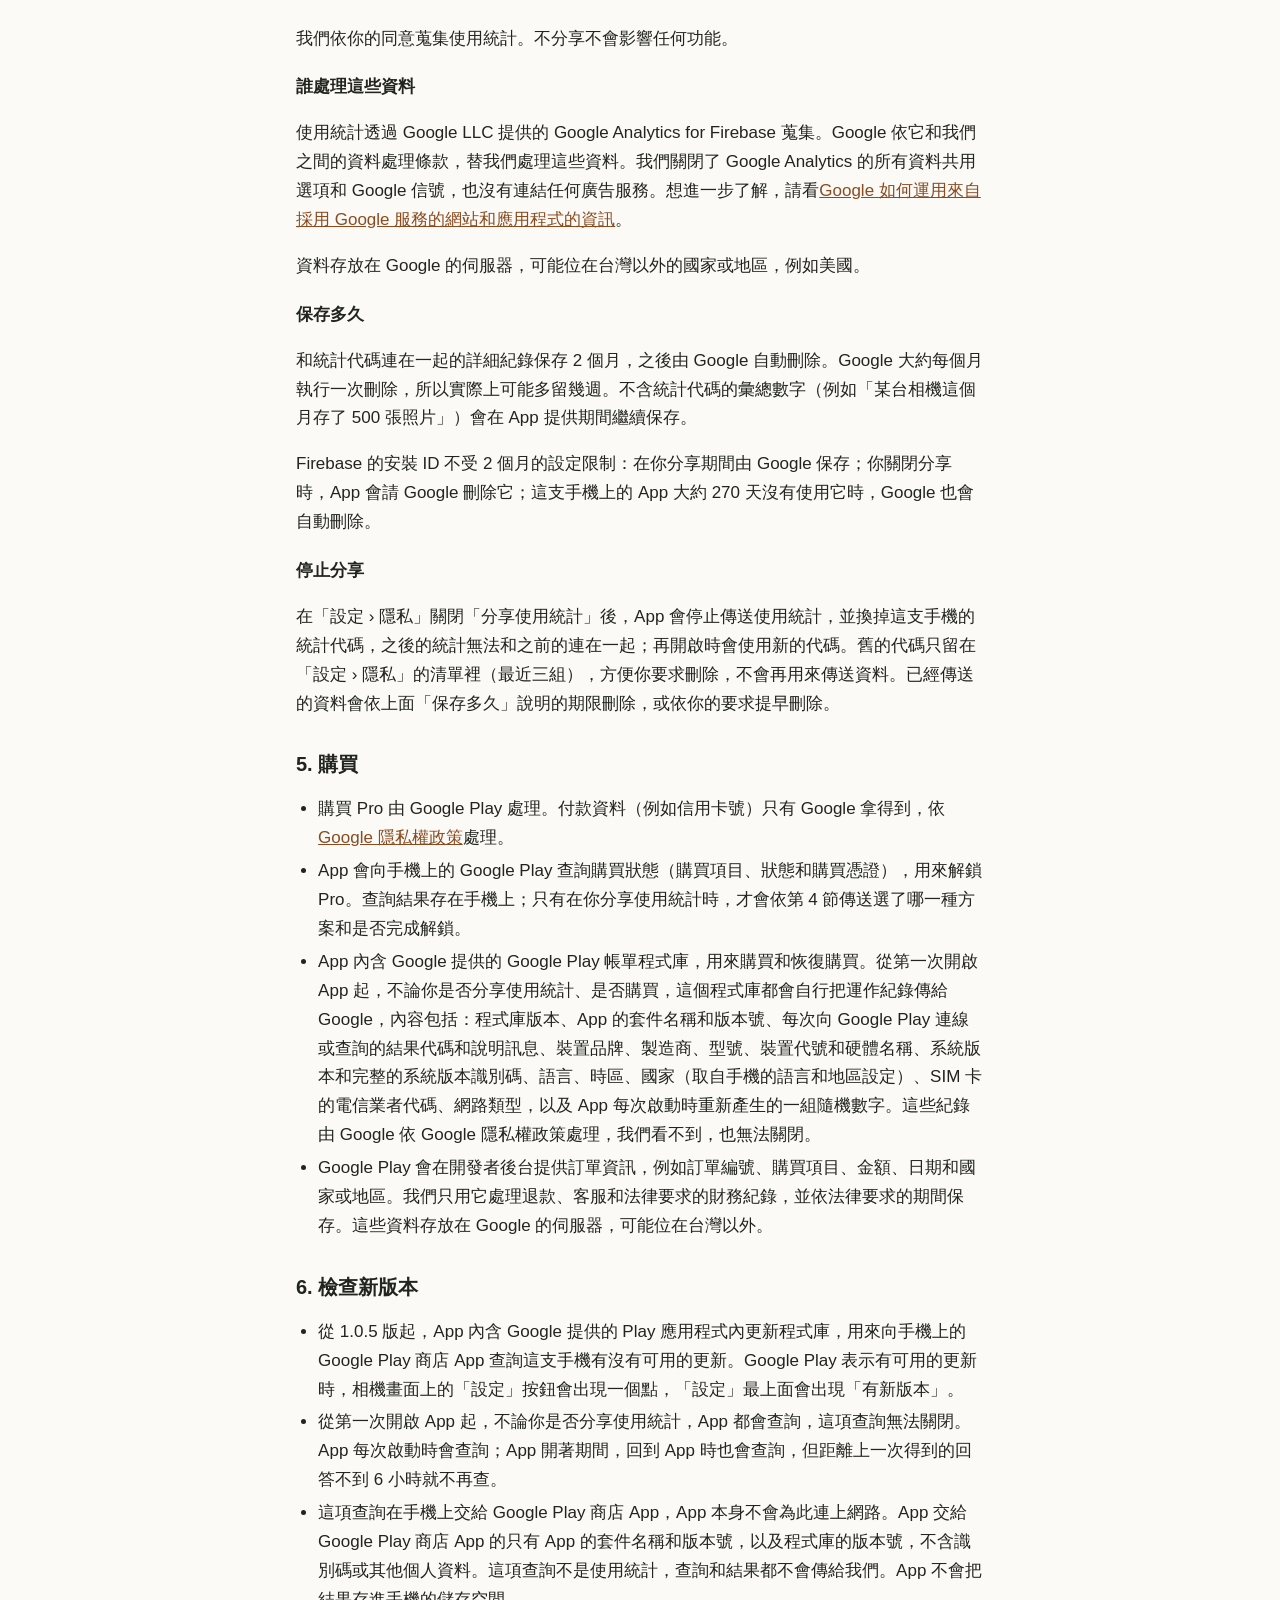
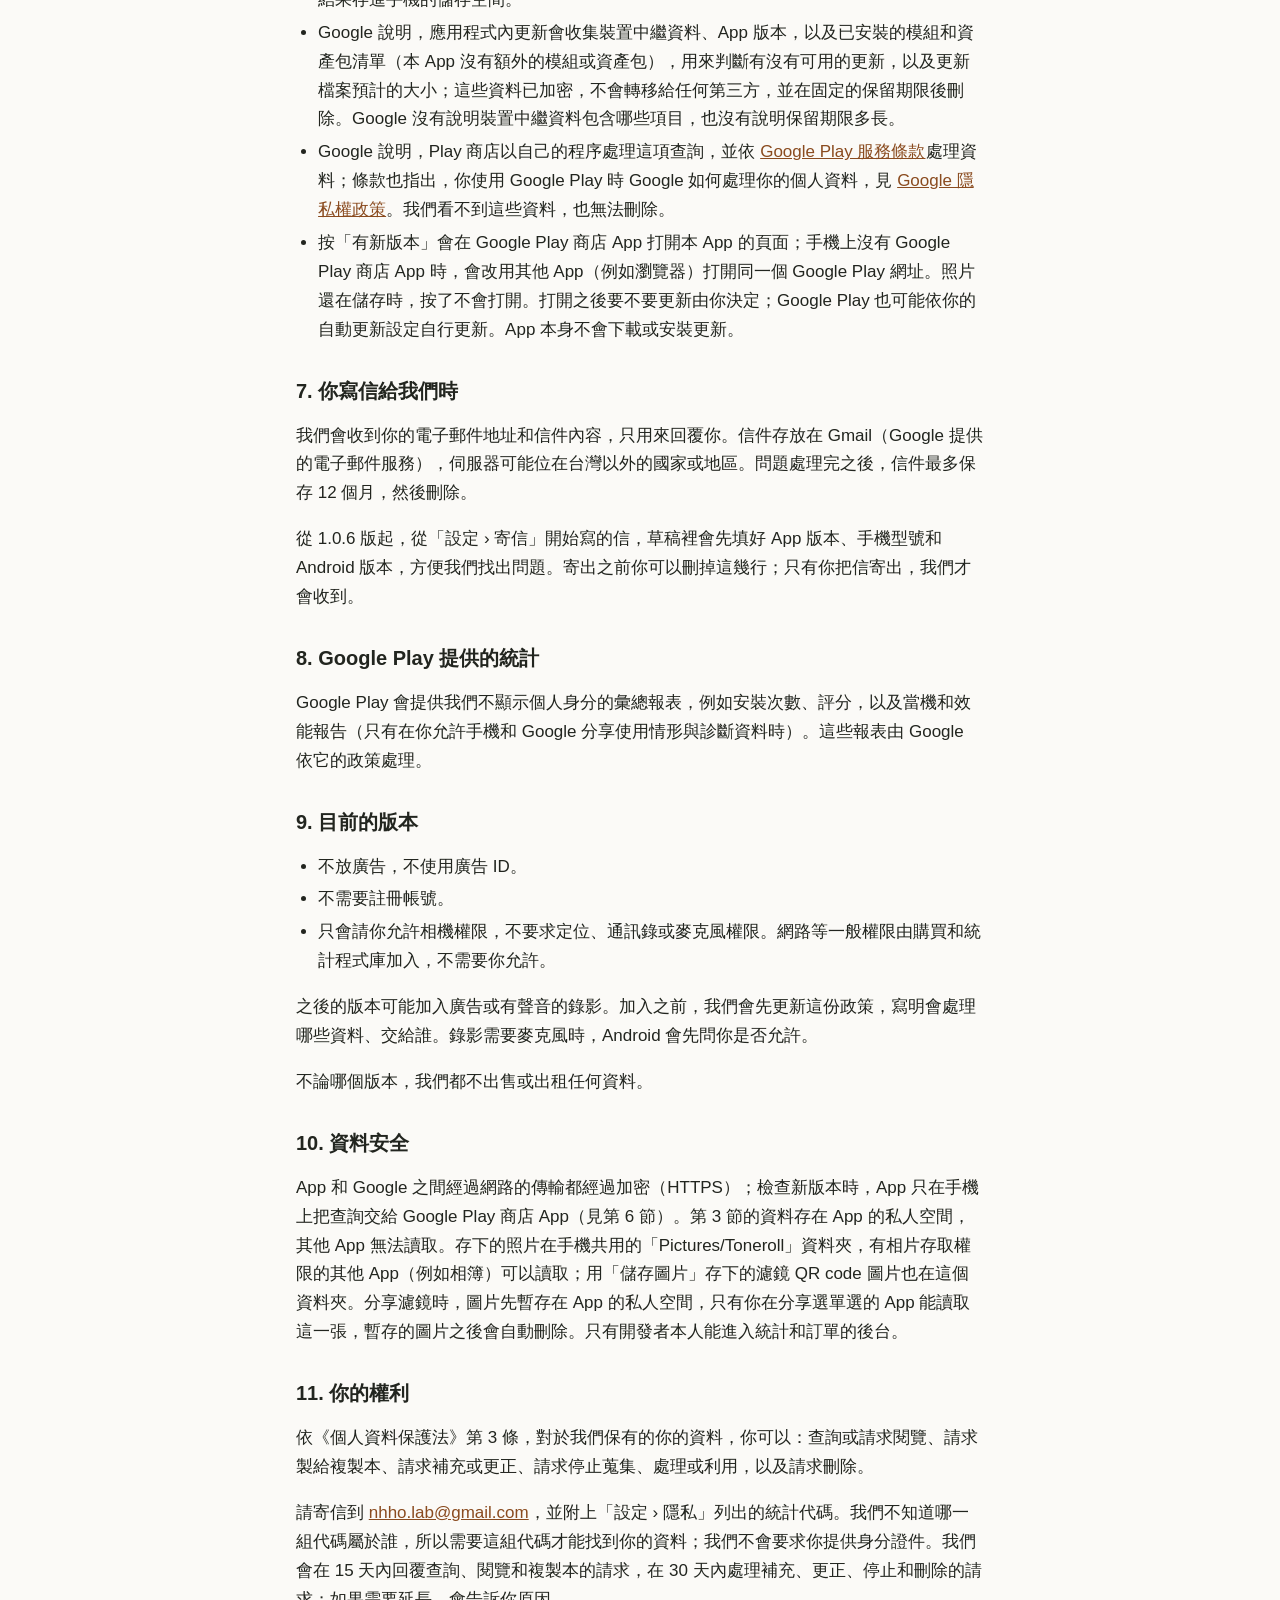
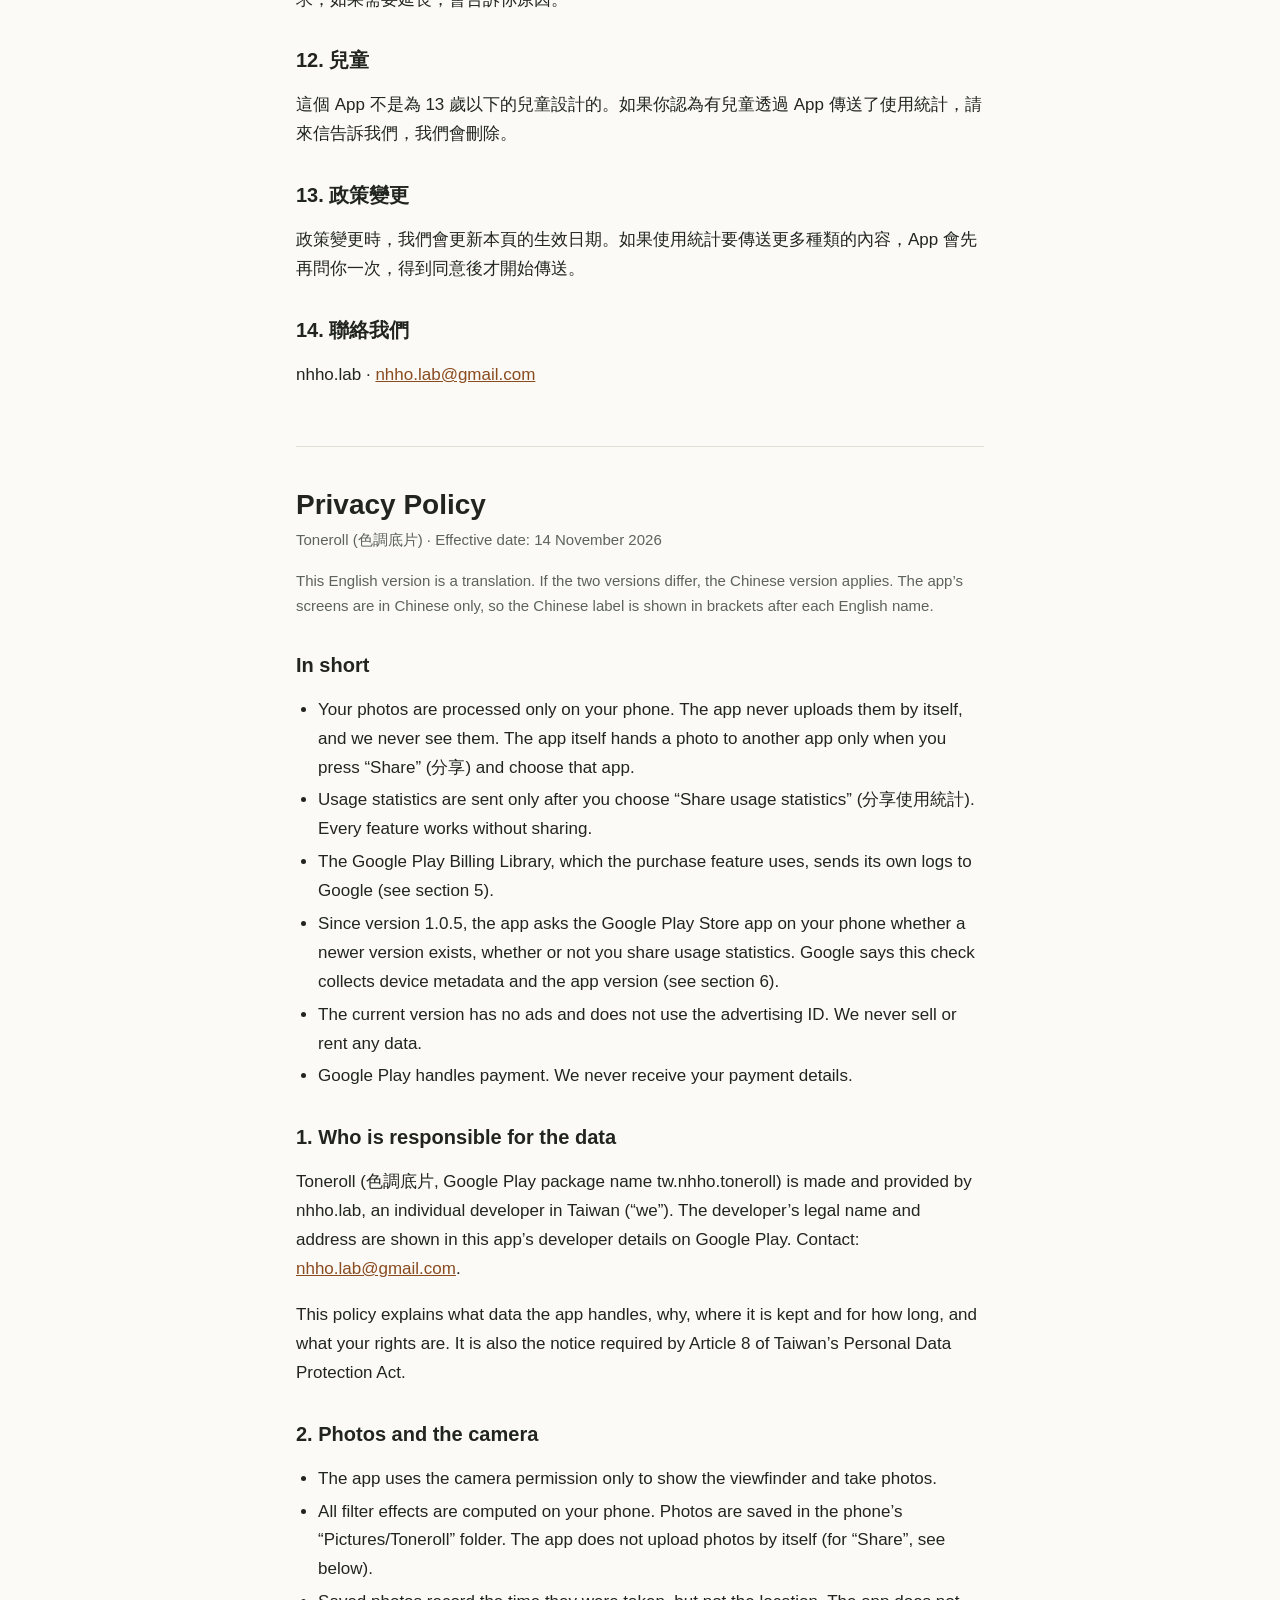
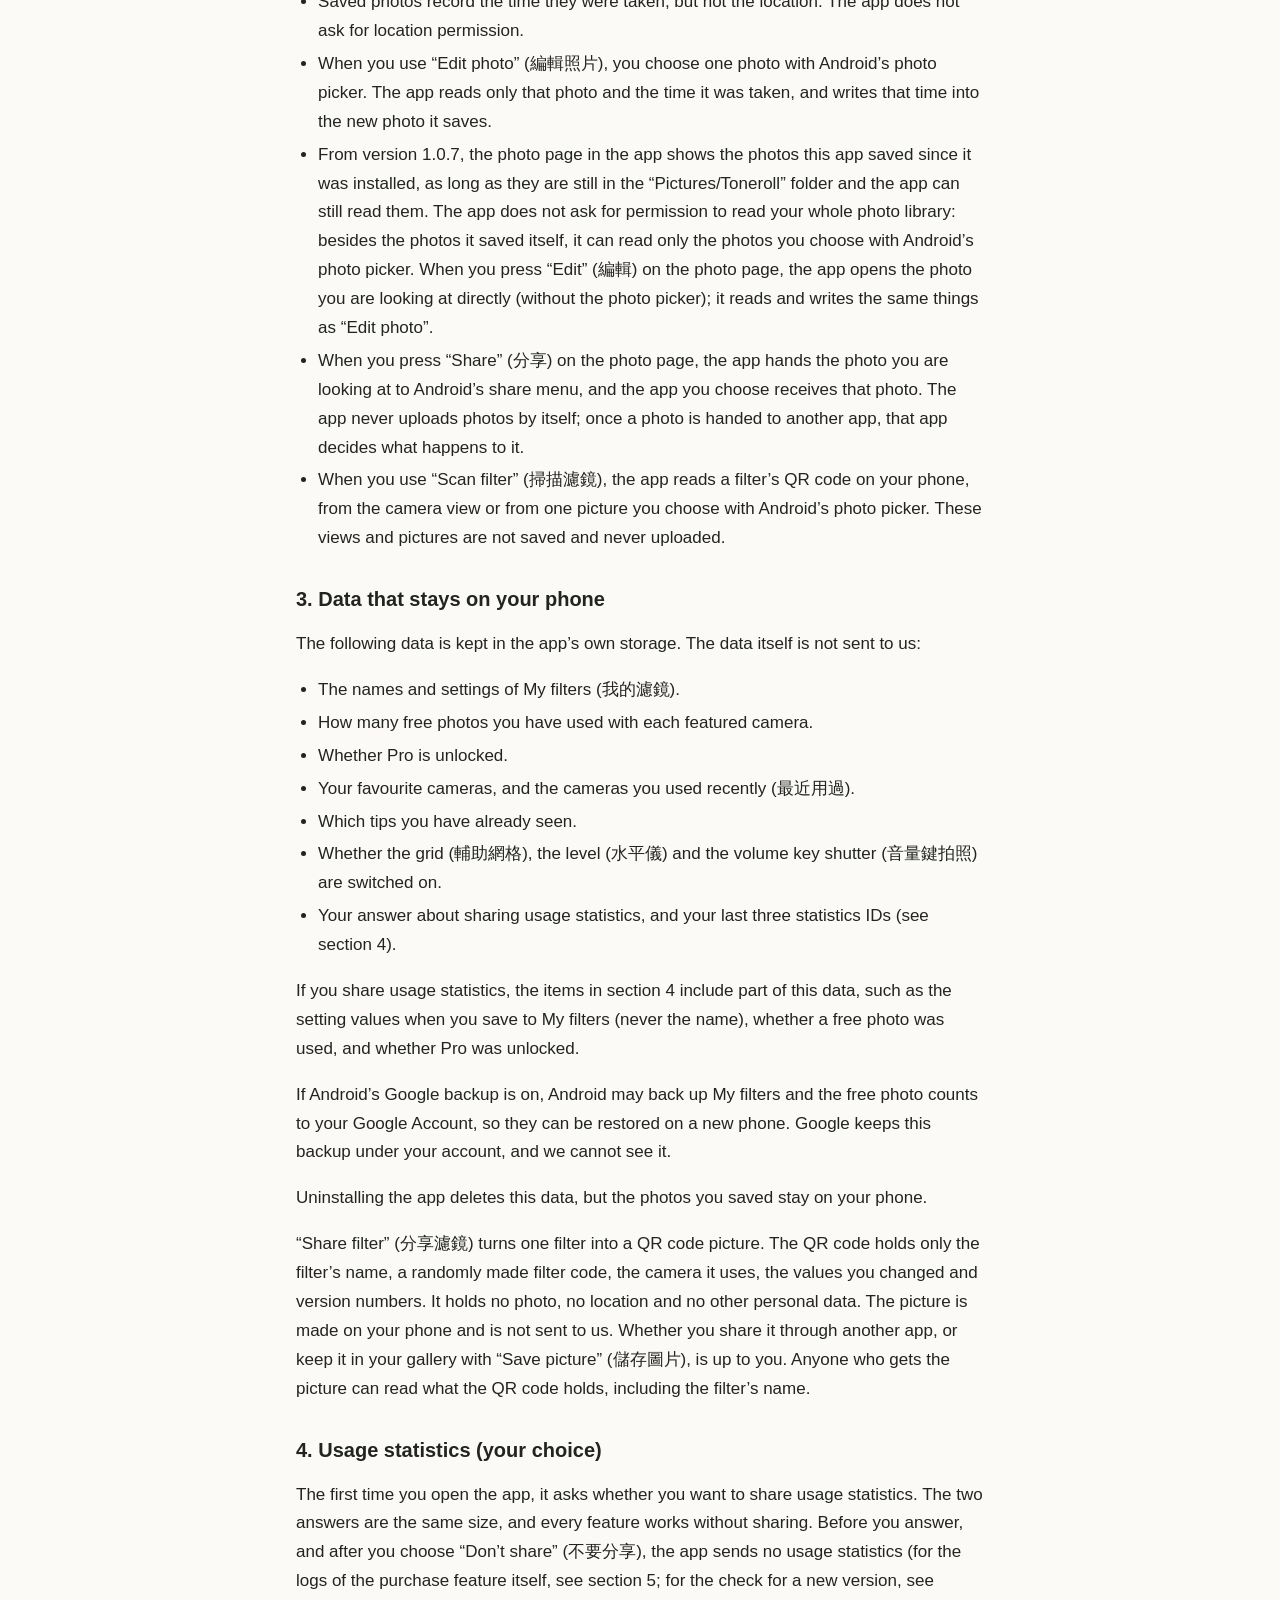
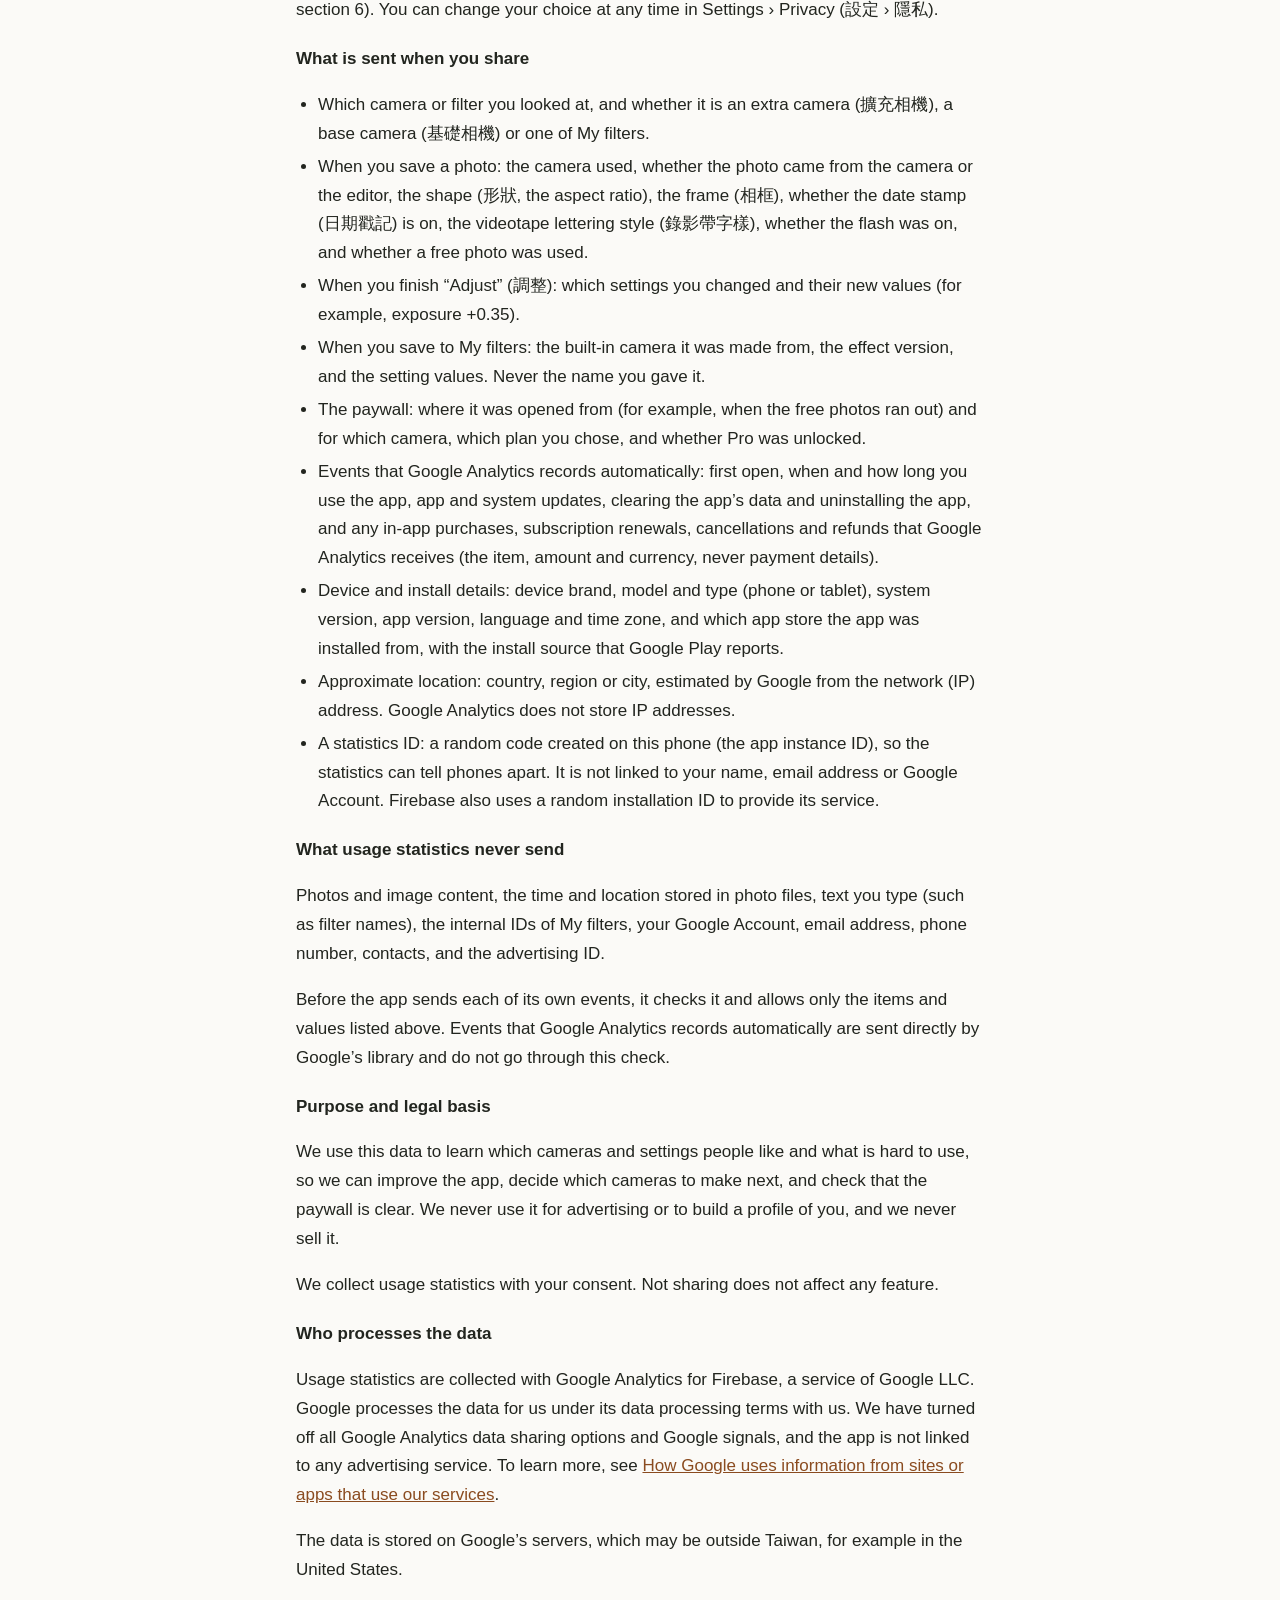
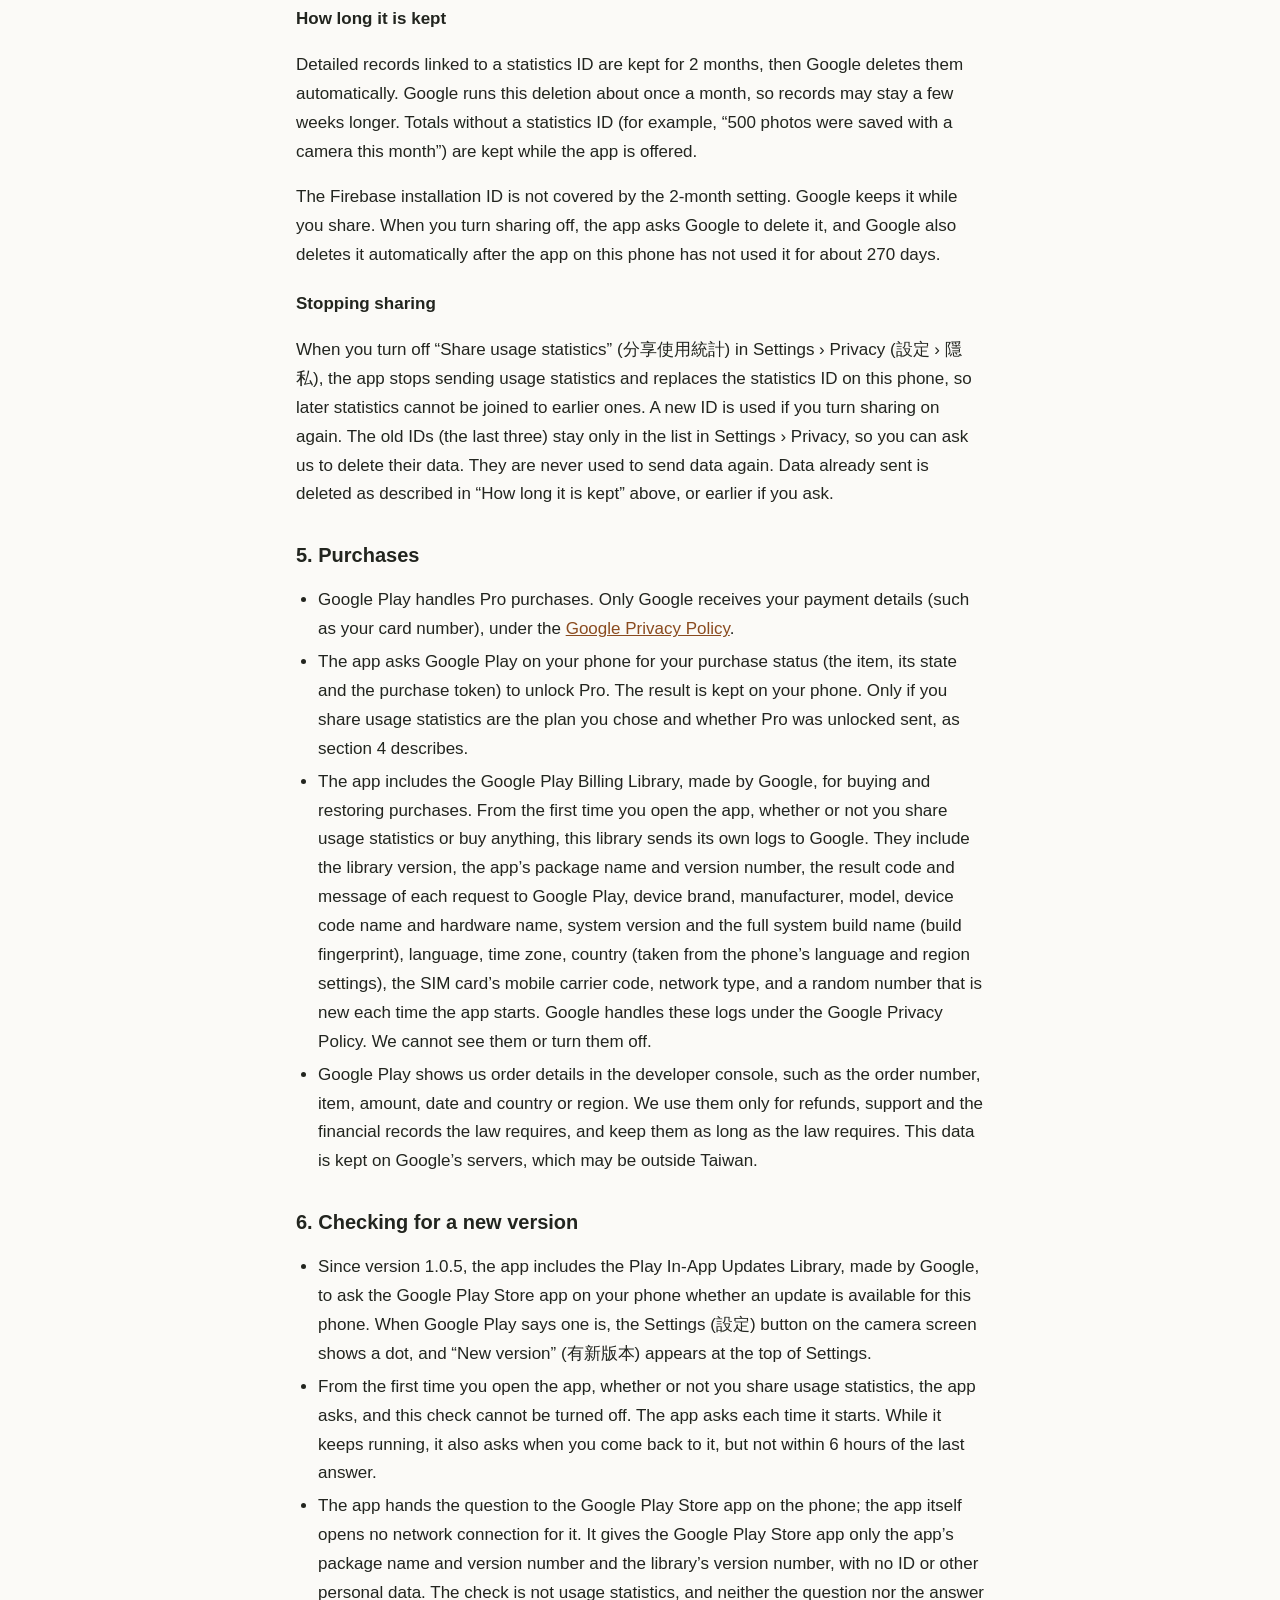
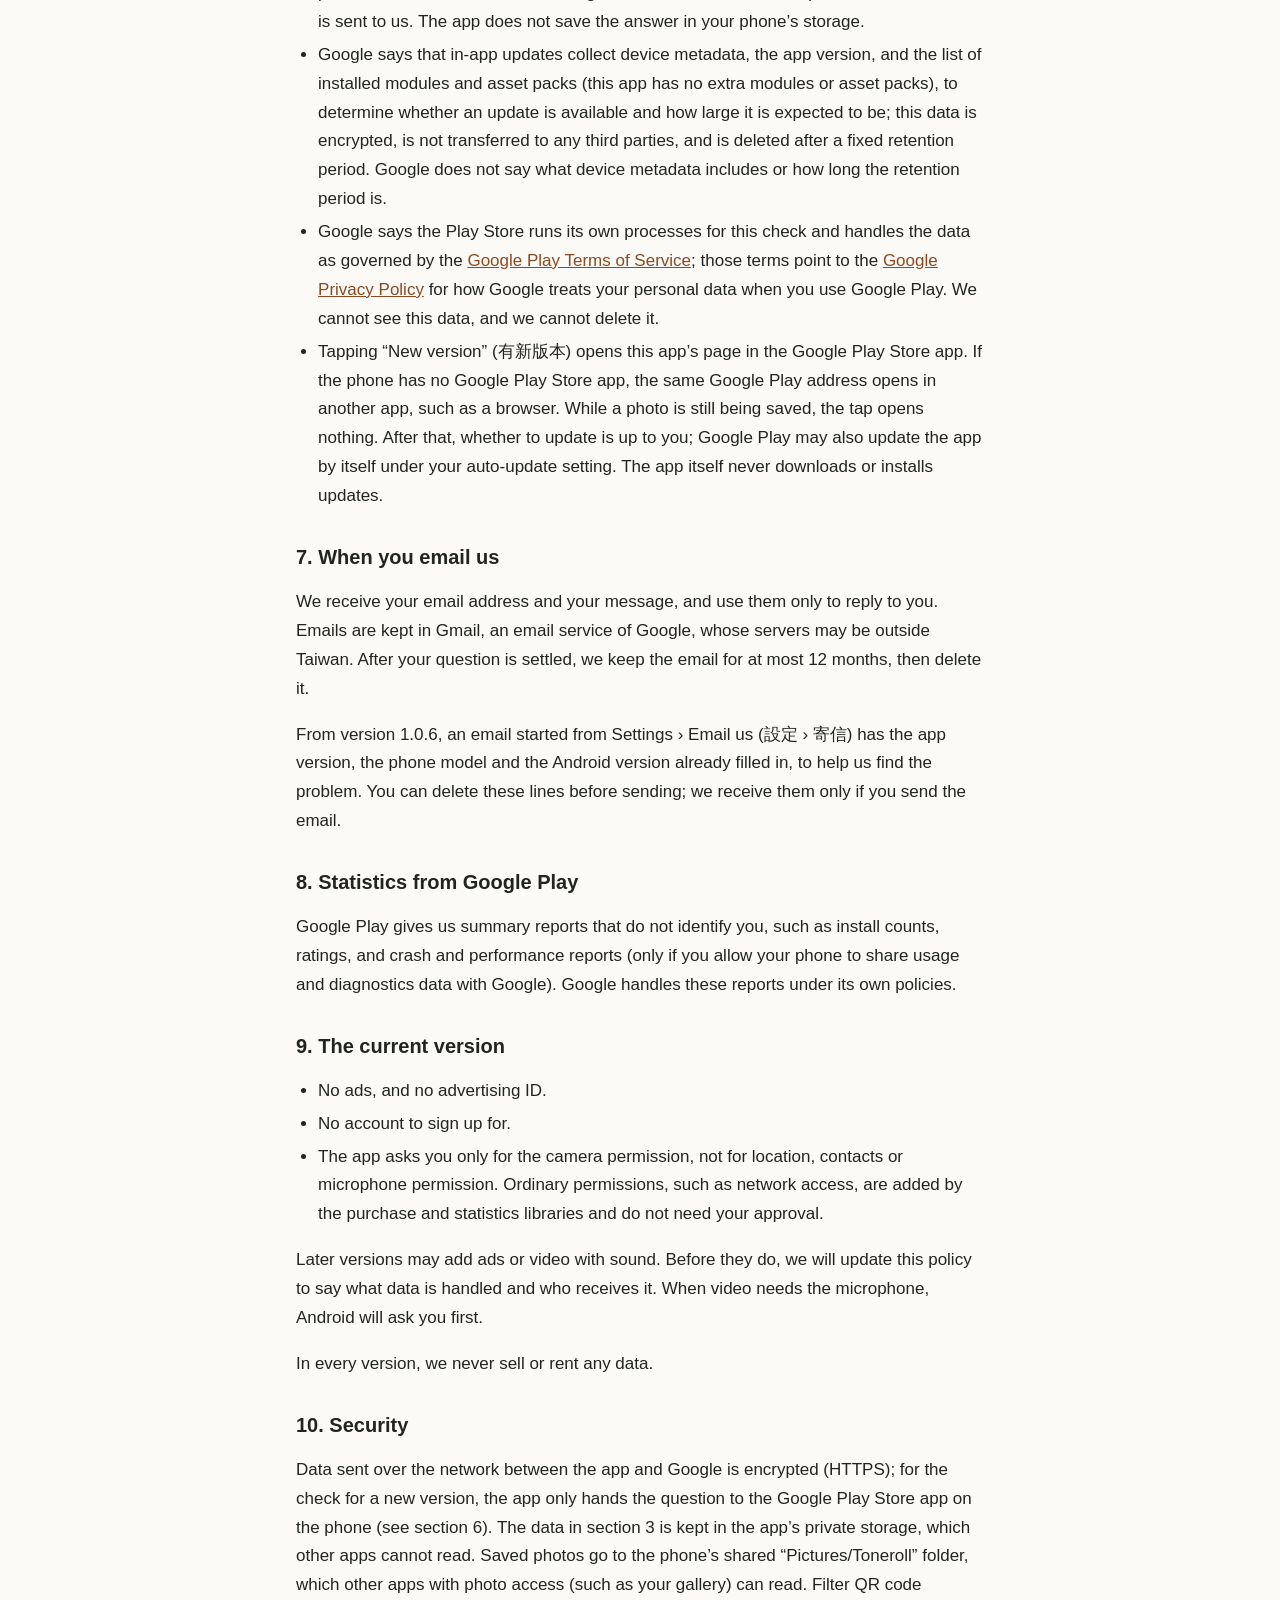
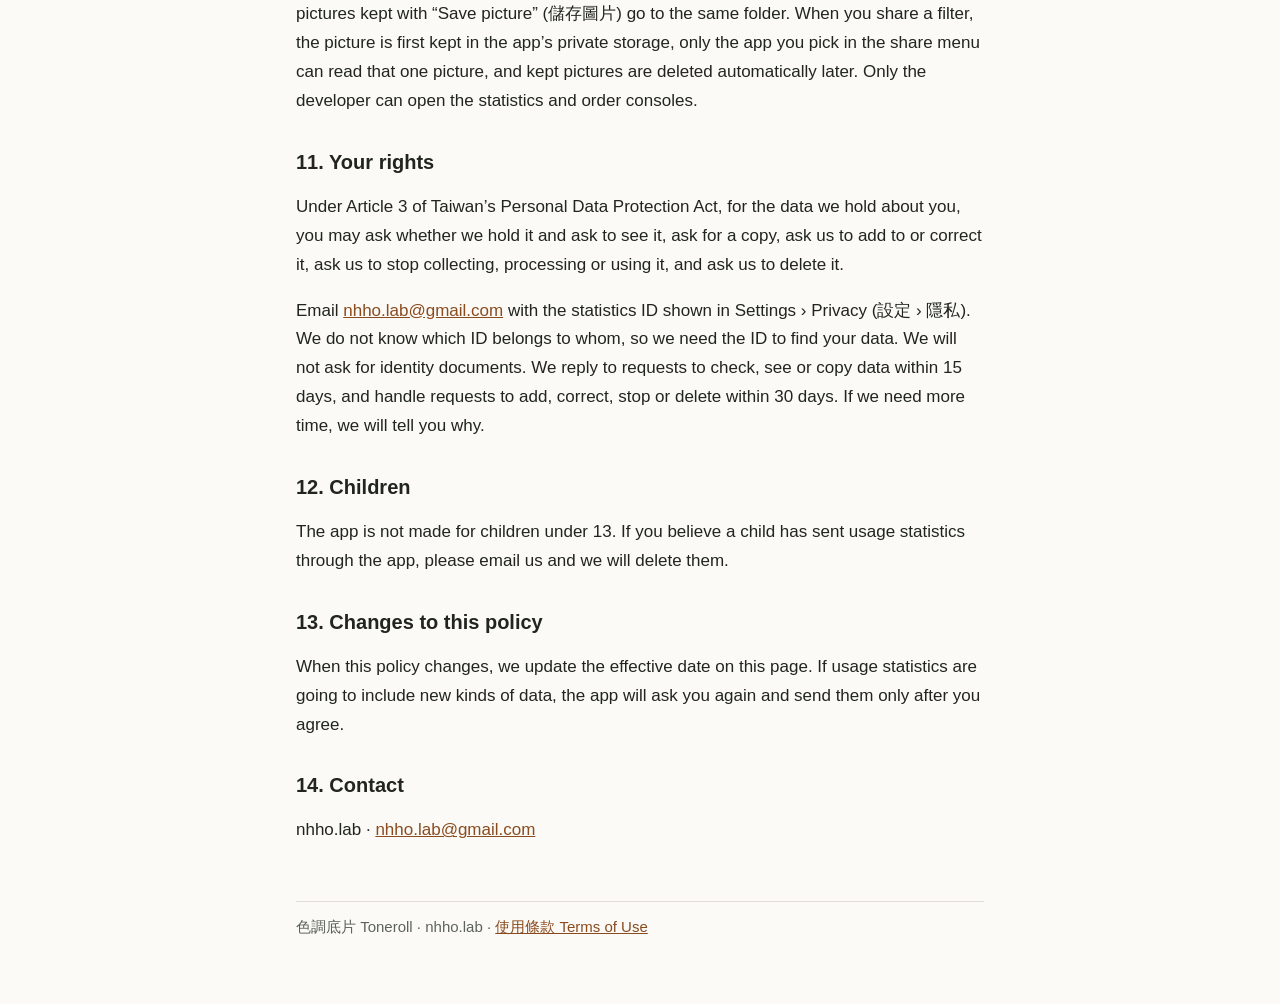
==== commit 322b6d89: "docs: the 1.0.7 privacy text after Codex's check "Never uploaded to any server" had no actor: it say" ====
--- a/toneroll/privacy/index.html
+++ b/toneroll/privacy/index.html
@@ -16,7 +16,7 @@
 
 <h2>重點</h2>
 <ul>
-<li>照片只在你的手機上處理，App 不會自行上傳，我們也看不到。只有你自己按「分享」時，照片才會交給你選擇的 App。</li>
+<li>照片只在你的手機上處理，App 不會自行上傳，我們也看不到。只有你按「分享」並選擇接收的 App 時，本 App 才會主動把照片交給那個 App。</li>
 <li>使用統計只有在你選擇「分享使用統計」之後才會傳送。不分享也能使用全部功能。</li>
 <li>購買功能使用的 Google Play 帳單程式庫，會自行把運作紀錄傳給 Google（見第 5 節）。</li>
 <li>從 1.0.5 版起，App 會向手機上的 Google Play 商店 App 查詢有沒有新版本，不論你是否分享使用統計都會查詢；Google 說明這項查詢會收集裝置中繼資料和 App 版本（見第 6 節）。</li>
@@ -31,10 +31,10 @@
 <h2>2. 照片和相機</h2>
 <ul>
 <li>App 使用相機權限，只為了顯示取景畫面和拍照。</li>
-<li>濾鏡效果都在手機上計算。照片存在手機的「Pictures/Toneroll」資料夾，不會上傳到任何伺服器。</li>
+<li>濾鏡效果都在手機上計算。照片存在手機的「Pictures/Toneroll」資料夾。本 App 不會自行上傳照片（「分享」見下方）。</li>
 <li>存下的照片會記錄拍攝時間，不記錄位置。App 不要求定位權限。</li>
 <li>使用「編輯照片」時，你透過 Android 的相片挑選工具選一張照片。App 只讀取這張照片和它的拍攝時間，並把拍攝時間寫進新存的照片。</li>
-<li>從 1.0.7 版起，App 裡的照片頁會顯示這個 App 在這次安裝期間存下、還留在手機上的照片。App 不要求相片權限，讀不到手機上的其他照片。在照片頁按「編輯」時，App 直接開啟你正在看的那張照片（不經過相片挑選工具），讀取和寫入的內容與「編輯照片」相同。</li>
+<li>從 1.0.7 版起，App 裡的照片頁會顯示這個 App 在這次安裝期間存下、仍在「Pictures/Toneroll」資料夾而且 App 仍可讀取的照片。App 不要求整個相簿的讀取權限：除了本 App 存下的照片，它只能讀取你透過 Android 相片挑選工具選取的照片。在照片頁按「編輯」時，App 直接開啟你正在看的那張照片（不經過相片挑選工具），讀取和寫入的內容與「編輯照片」相同。</li>
 <li>在照片頁按「分享」時，App 把你正在看的那張照片交給 Android 的分享選單，由你選擇的 App 取得這張照片。App 不會自行上傳照片；照片交給其他 App 之後，怎麼處理由那個 App 決定。</li>
 <li>使用「掃描濾鏡」時，App 在手機上從相機畫面，或從你用 Android 相片挑選工具選的一張圖片，讀取濾鏡的 QR code。這些畫面和圖片不會存下，也不會上傳。</li>
 </ul>
@@ -148,7 +148,7 @@
 
 <h2>In short</h2>
 <ul>
-<li>Your photos are processed only on your phone. The app never uploads them by itself, and we never see them. A photo goes to another app only when you press “Share” (分享) and choose that app.</li>
+<li>Your photos are processed only on your phone. The app never uploads them by itself, and we never see them. The app itself hands a photo to another app only when you press “Share” (分享) and choose that app.</li>
 <li>Usage statistics are sent only after you choose “Share usage statistics” (分享使用統計). Every feature works without sharing.</li>
 <li>The Google Play Billing Library, which the purchase feature uses, sends its own logs to Google (see section 5).</li>
 <li>Since version 1.0.5, the app asks the Google Play Store app on your phone whether a newer version exists, whether or not you share usage statistics. Google says this check collects device metadata and the app version (see section 6).</li>
@@ -163,10 +163,10 @@
 <h2>2. Photos and the camera</h2>
 <ul>
 <li>The app uses the camera permission only to show the viewfinder and take photos.</li>
-<li>All filter effects are computed on your phone. Photos are saved in the phone’s “Pictures/Toneroll” folder and are never uploaded to any server.</li>
+<li>All filter effects are computed on your phone. Photos are saved in the phone’s “Pictures/Toneroll” folder. The app does not upload photos by itself (for “Share”, see below).</li>
 <li>Saved photos record the time they were taken, but not the location. The app does not ask for location permission.</li>
 <li>When you use “Edit photo” (編輯照片), you choose one photo with Android’s photo picker. The app reads only that photo and the time it was taken, and writes that time into the new photo it saves.</li>
-<li>From version 1.0.7, the photo page in the app shows the photos this app saved since it was installed and that are still on the phone. The app does not ask for a photo permission, so it cannot read the other photos on your phone. When you press “Edit” (編輯) on the photo page, the app opens the photo you are looking at directly (without the photo picker); it reads and writes the same things as “Edit photo”.</li>
+<li>From version 1.0.7, the photo page in the app shows the photos this app saved since it was installed, as long as they are still in the “Pictures/Toneroll” folder and the app can still read them. The app does not ask for permission to read your whole photo library: besides the photos it saved itself, it can read only the photos you choose with Android’s photo picker. When you press “Edit” (編輯) on the photo page, the app opens the photo you are looking at directly (without the photo picker); it reads and writes the same things as “Edit photo”.</li>
 <li>When you press “Share” (分享) on the photo page, the app hands the photo you are looking at to Android’s share menu, and the app you choose receives that photo. The app never uploads photos by itself; once a photo is handed to another app, that app decides what happens to it.</li>
 <li>When you use “Scan filter” (掃描濾鏡), the app reads a filter’s QR code on your phone, from the camera view or from one picture you choose with Android’s photo picker. These views and pictures are not saved and never uploaded.</li>
 </ul>
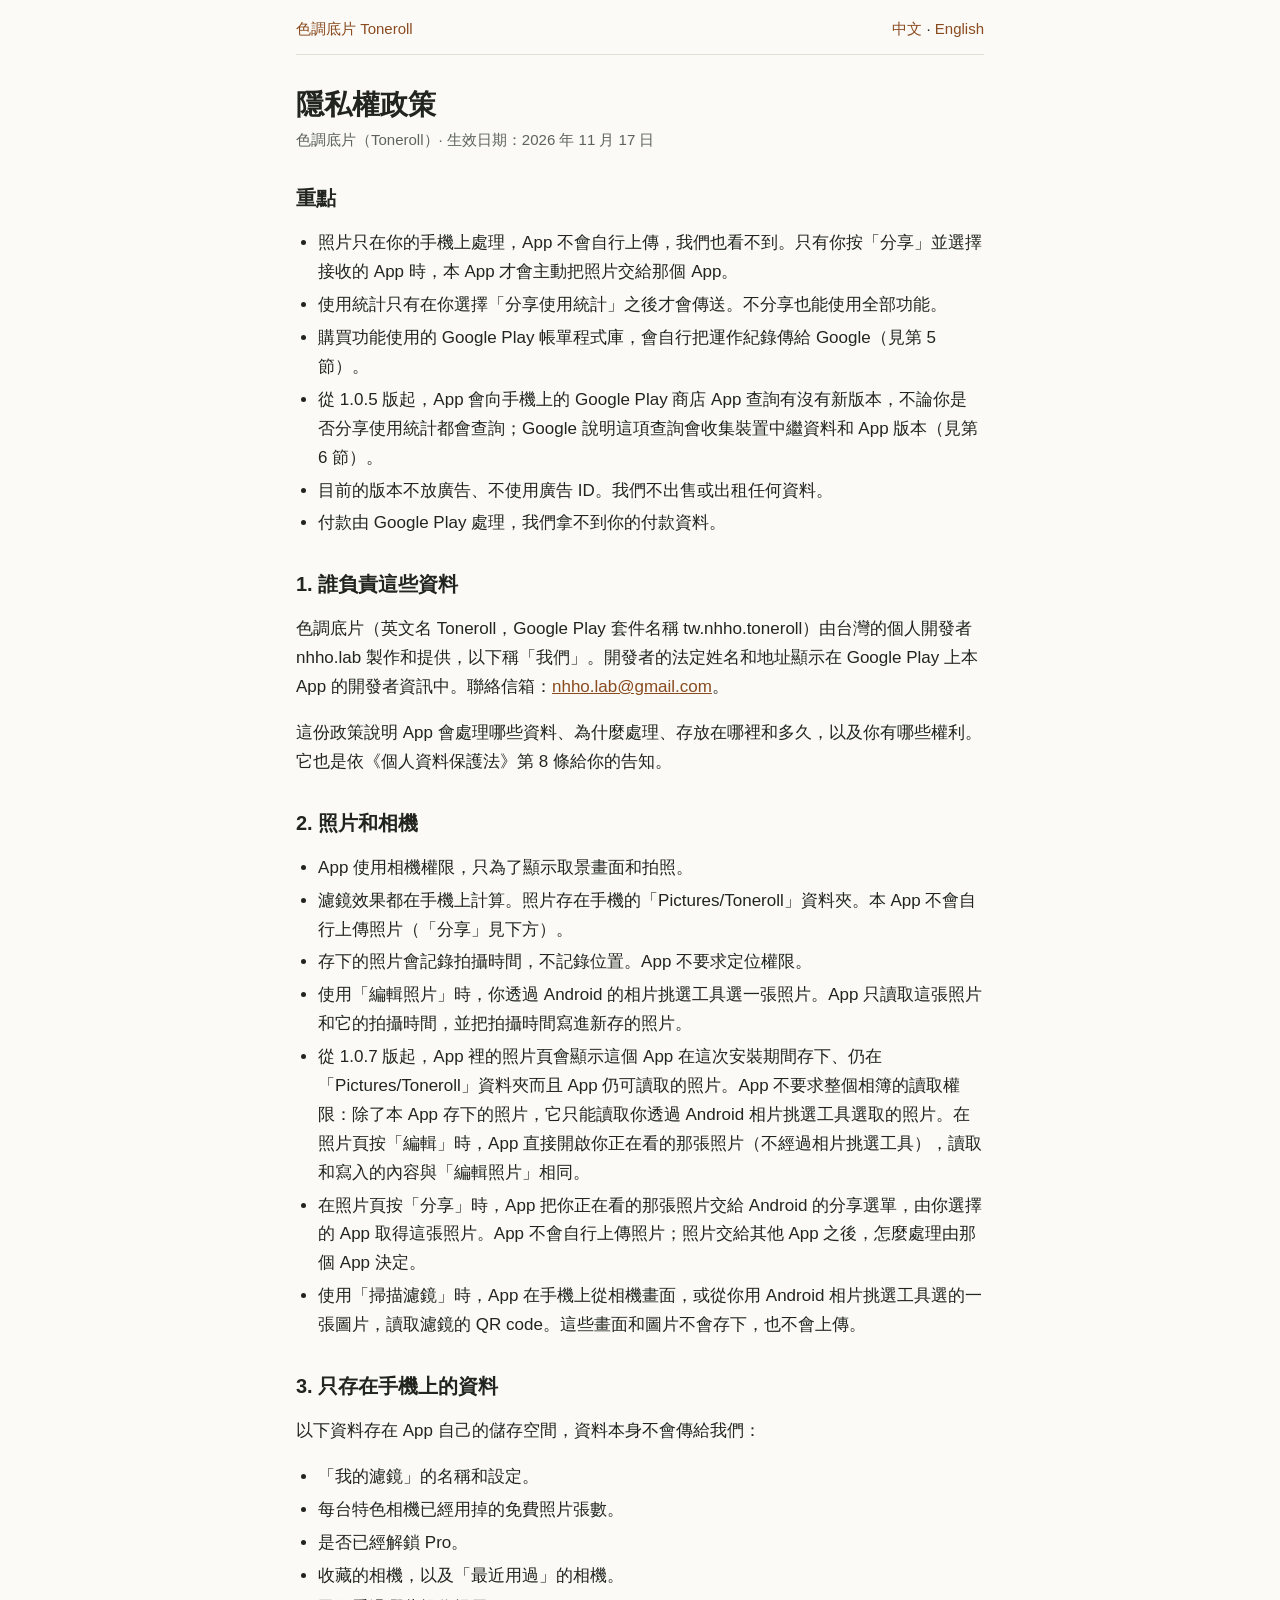
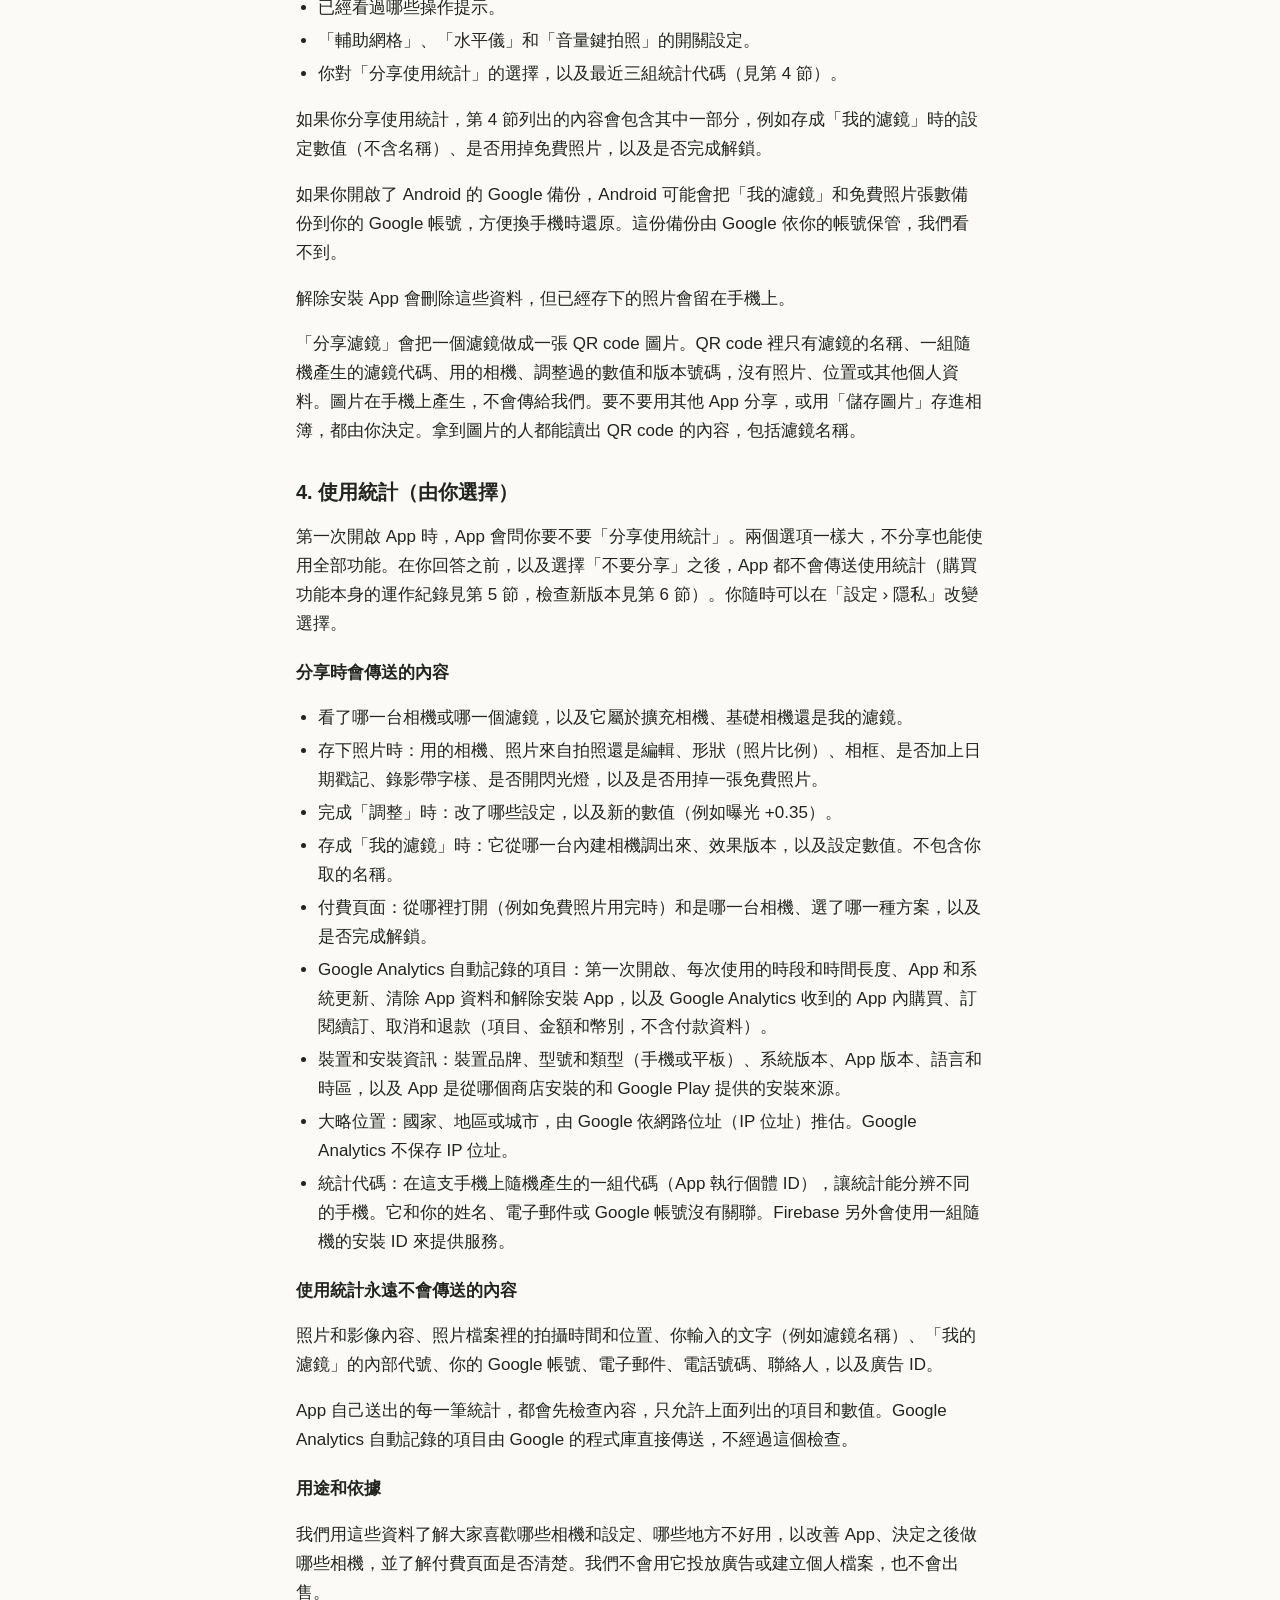
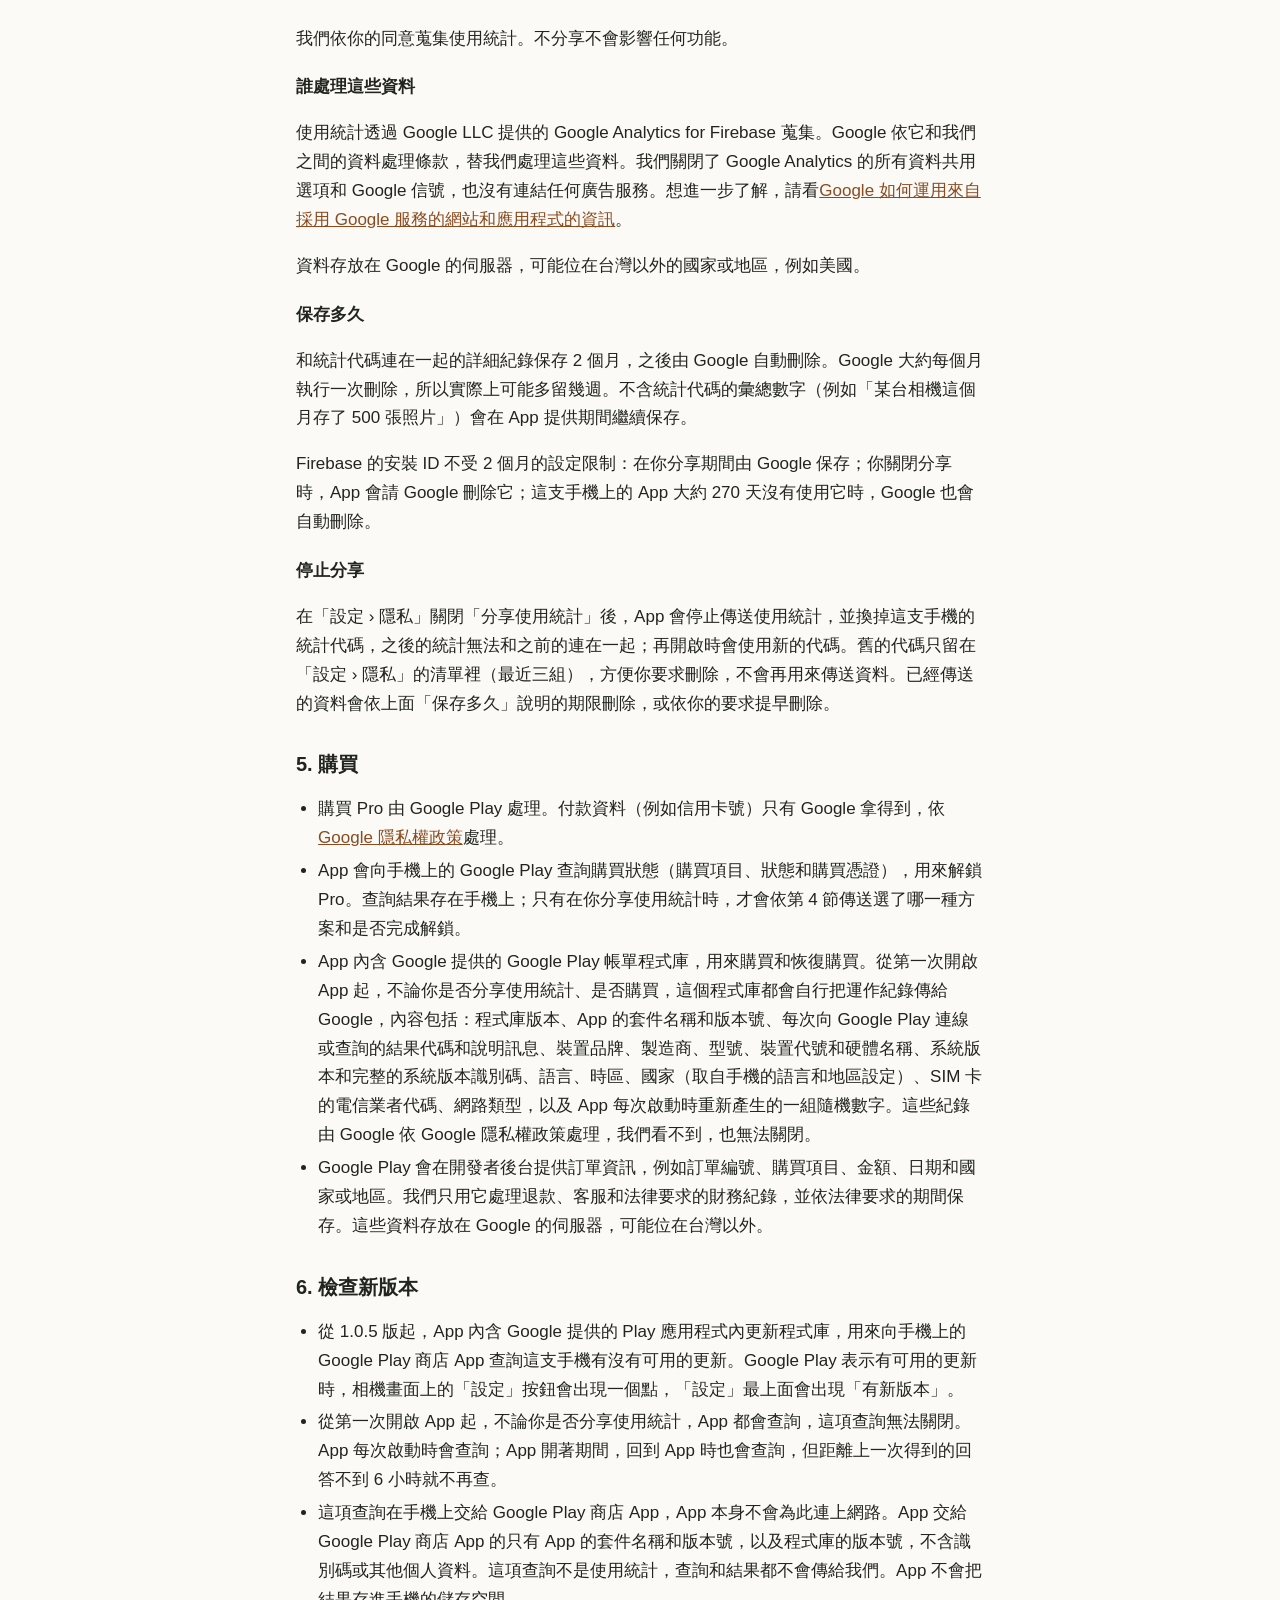
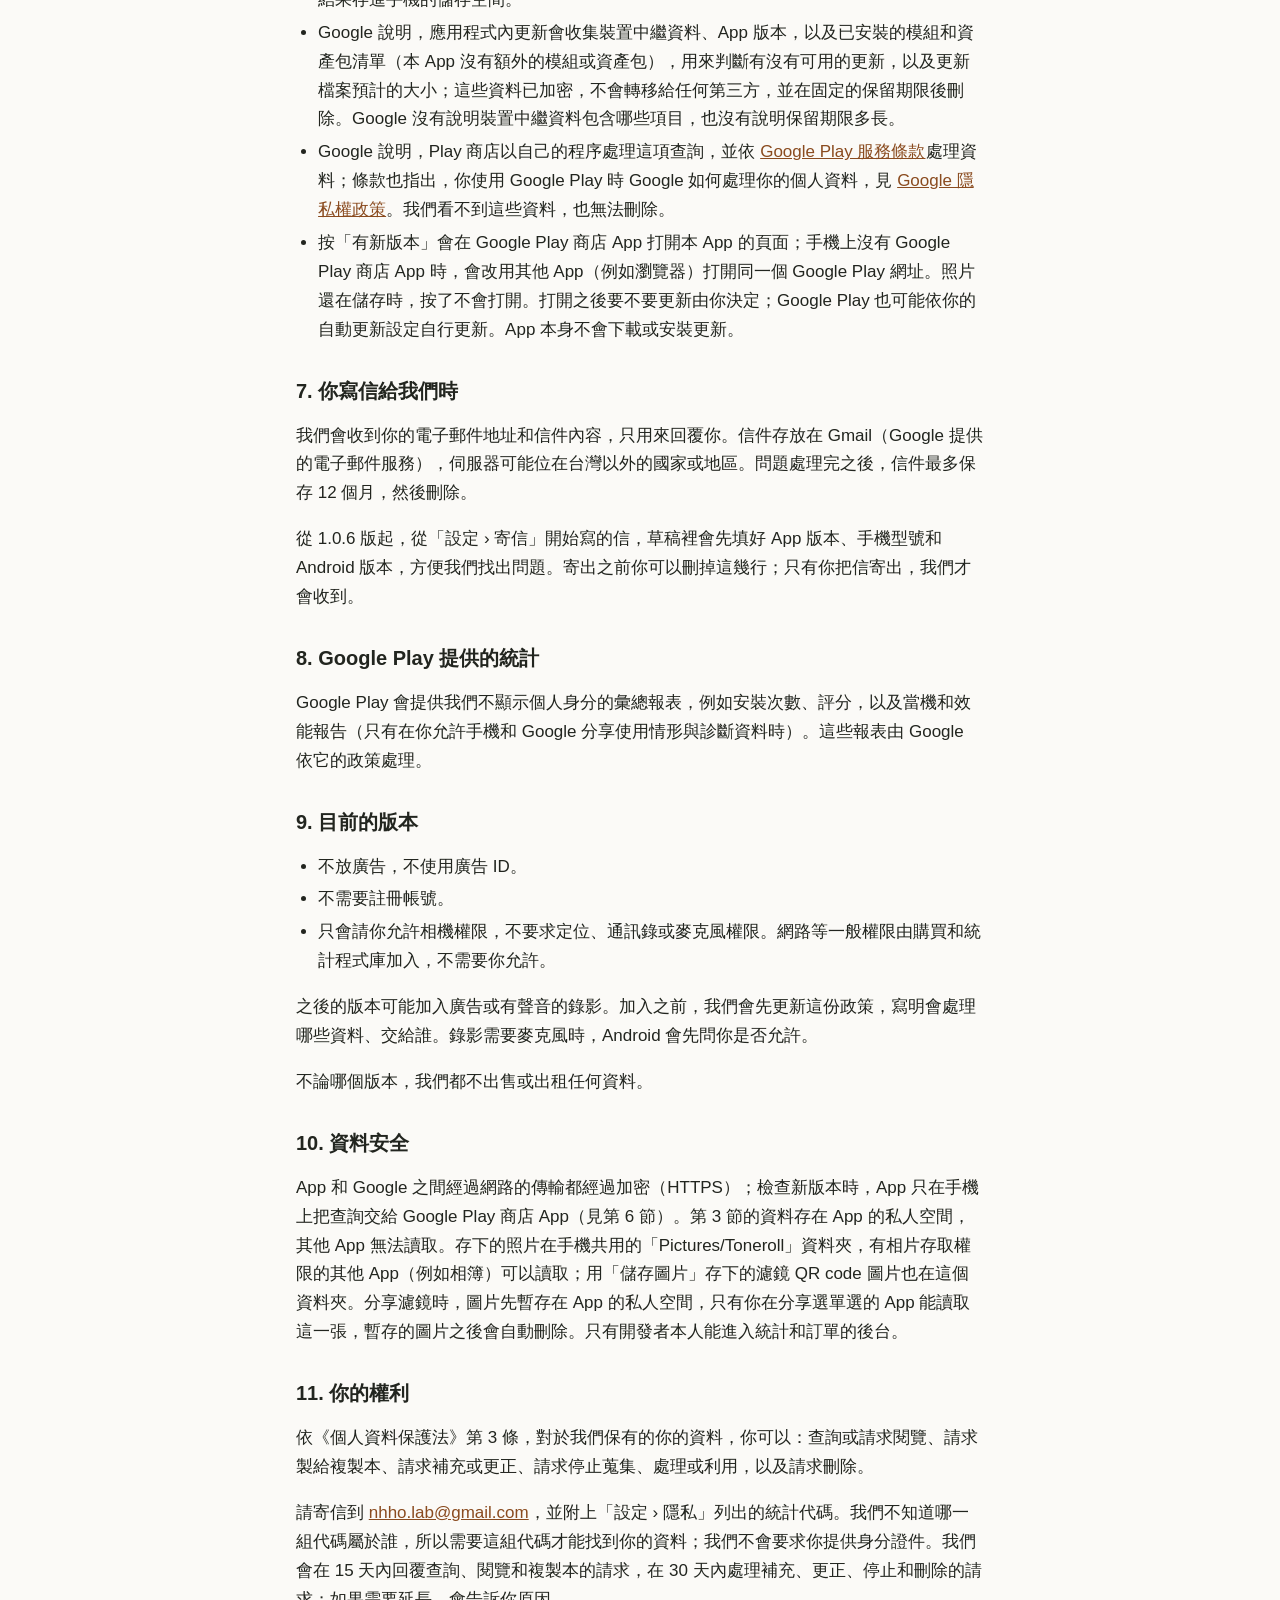
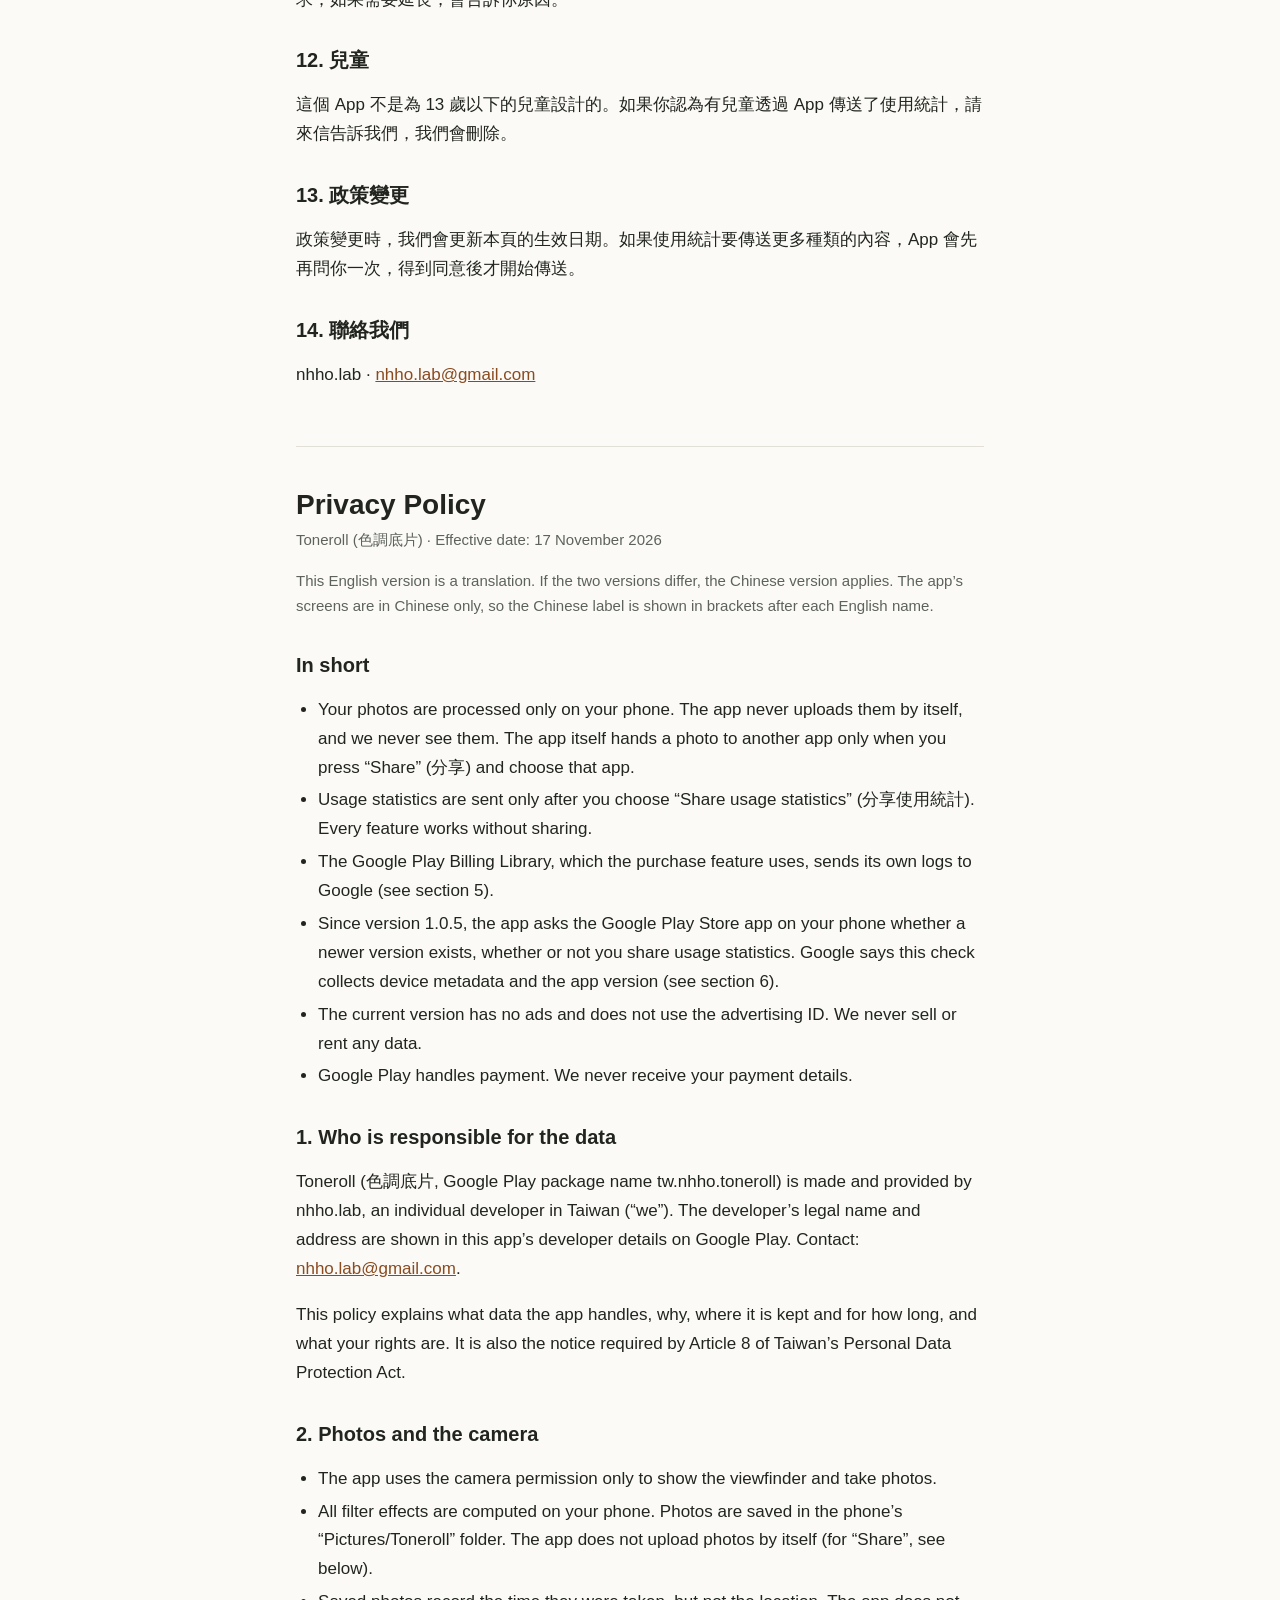
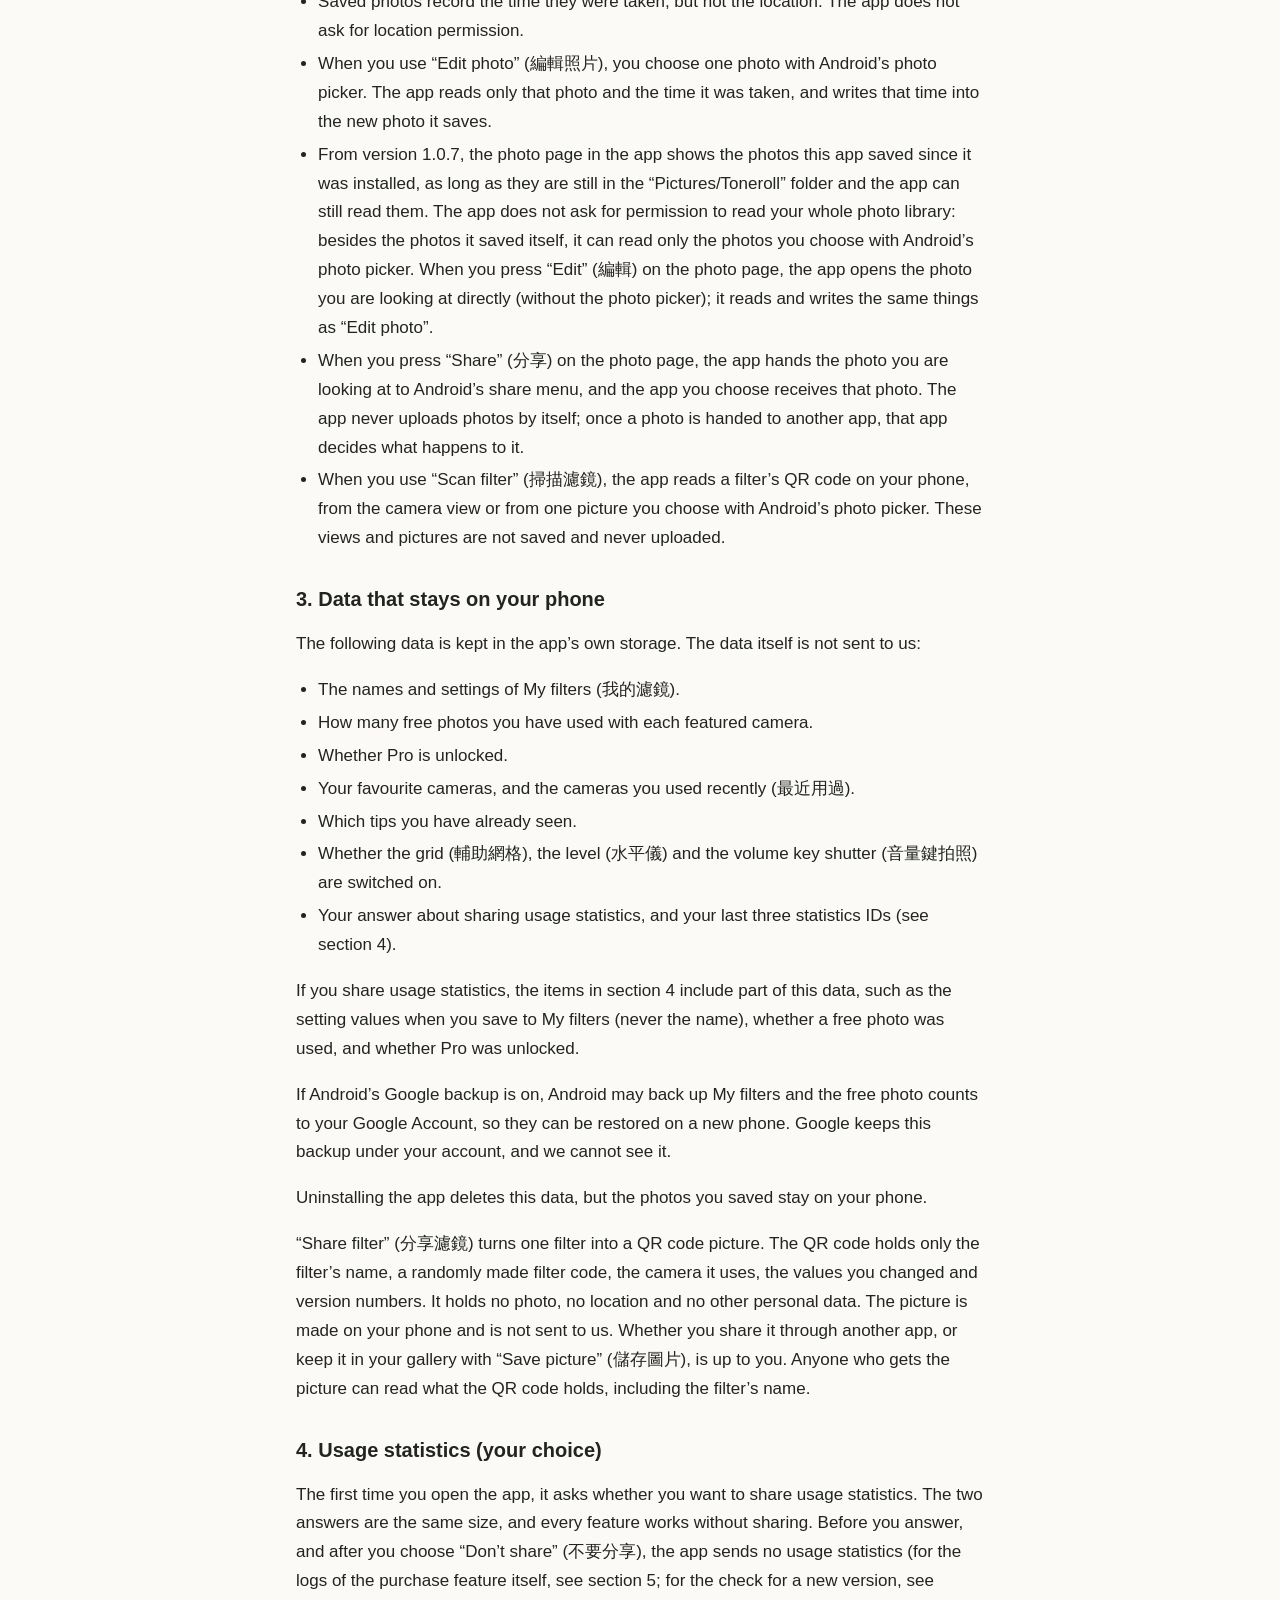
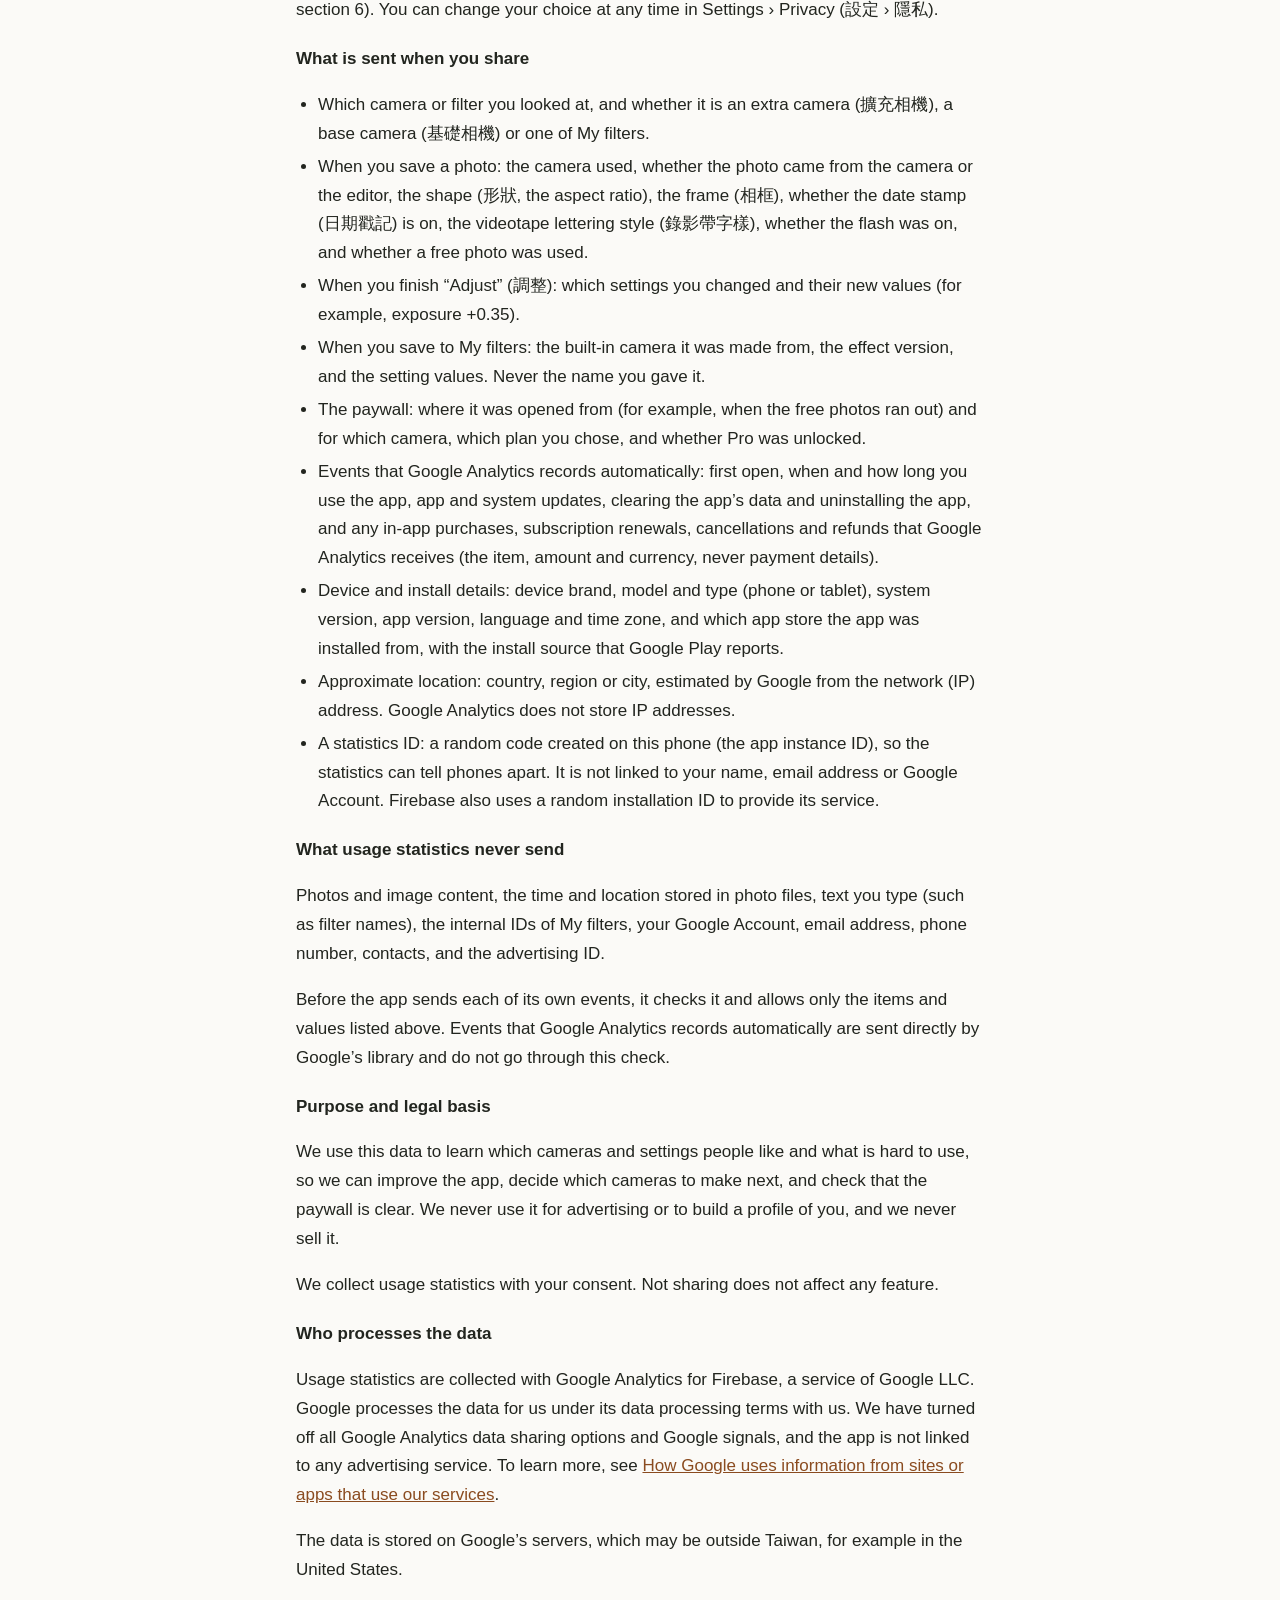
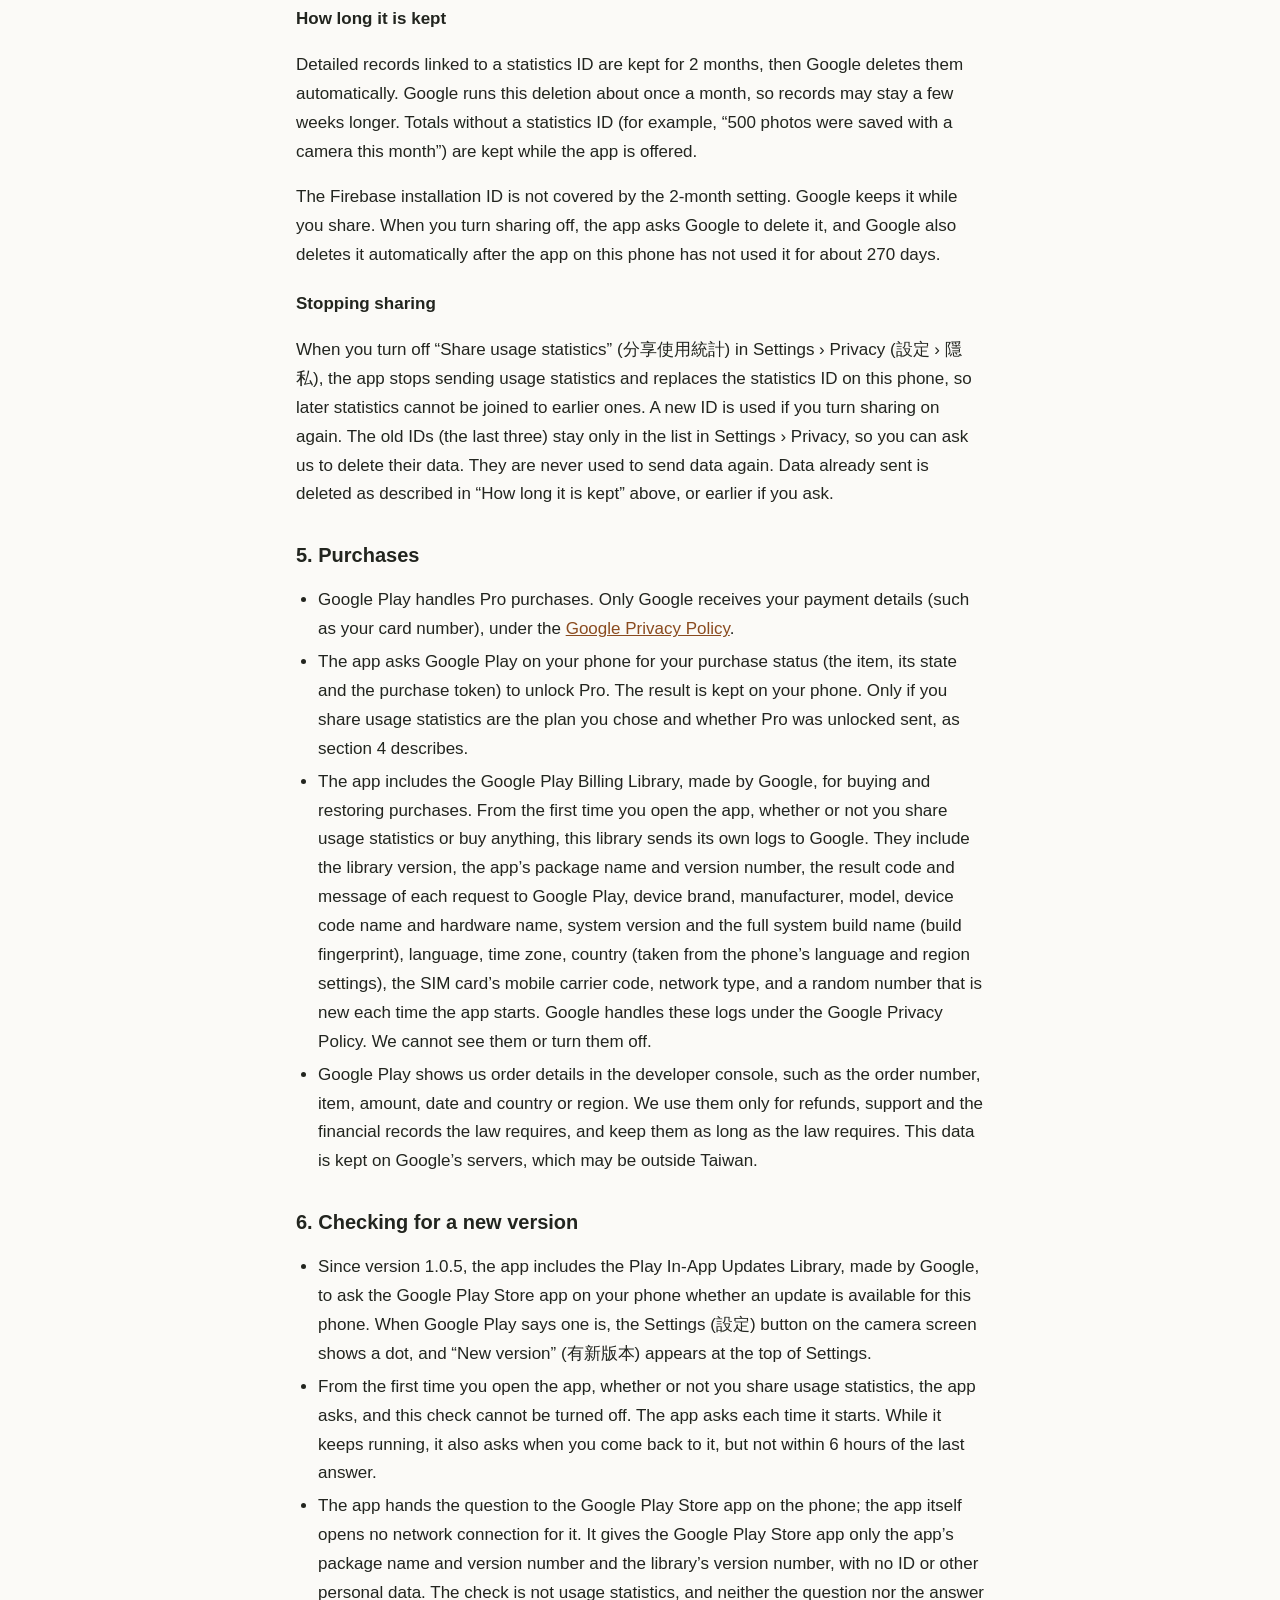
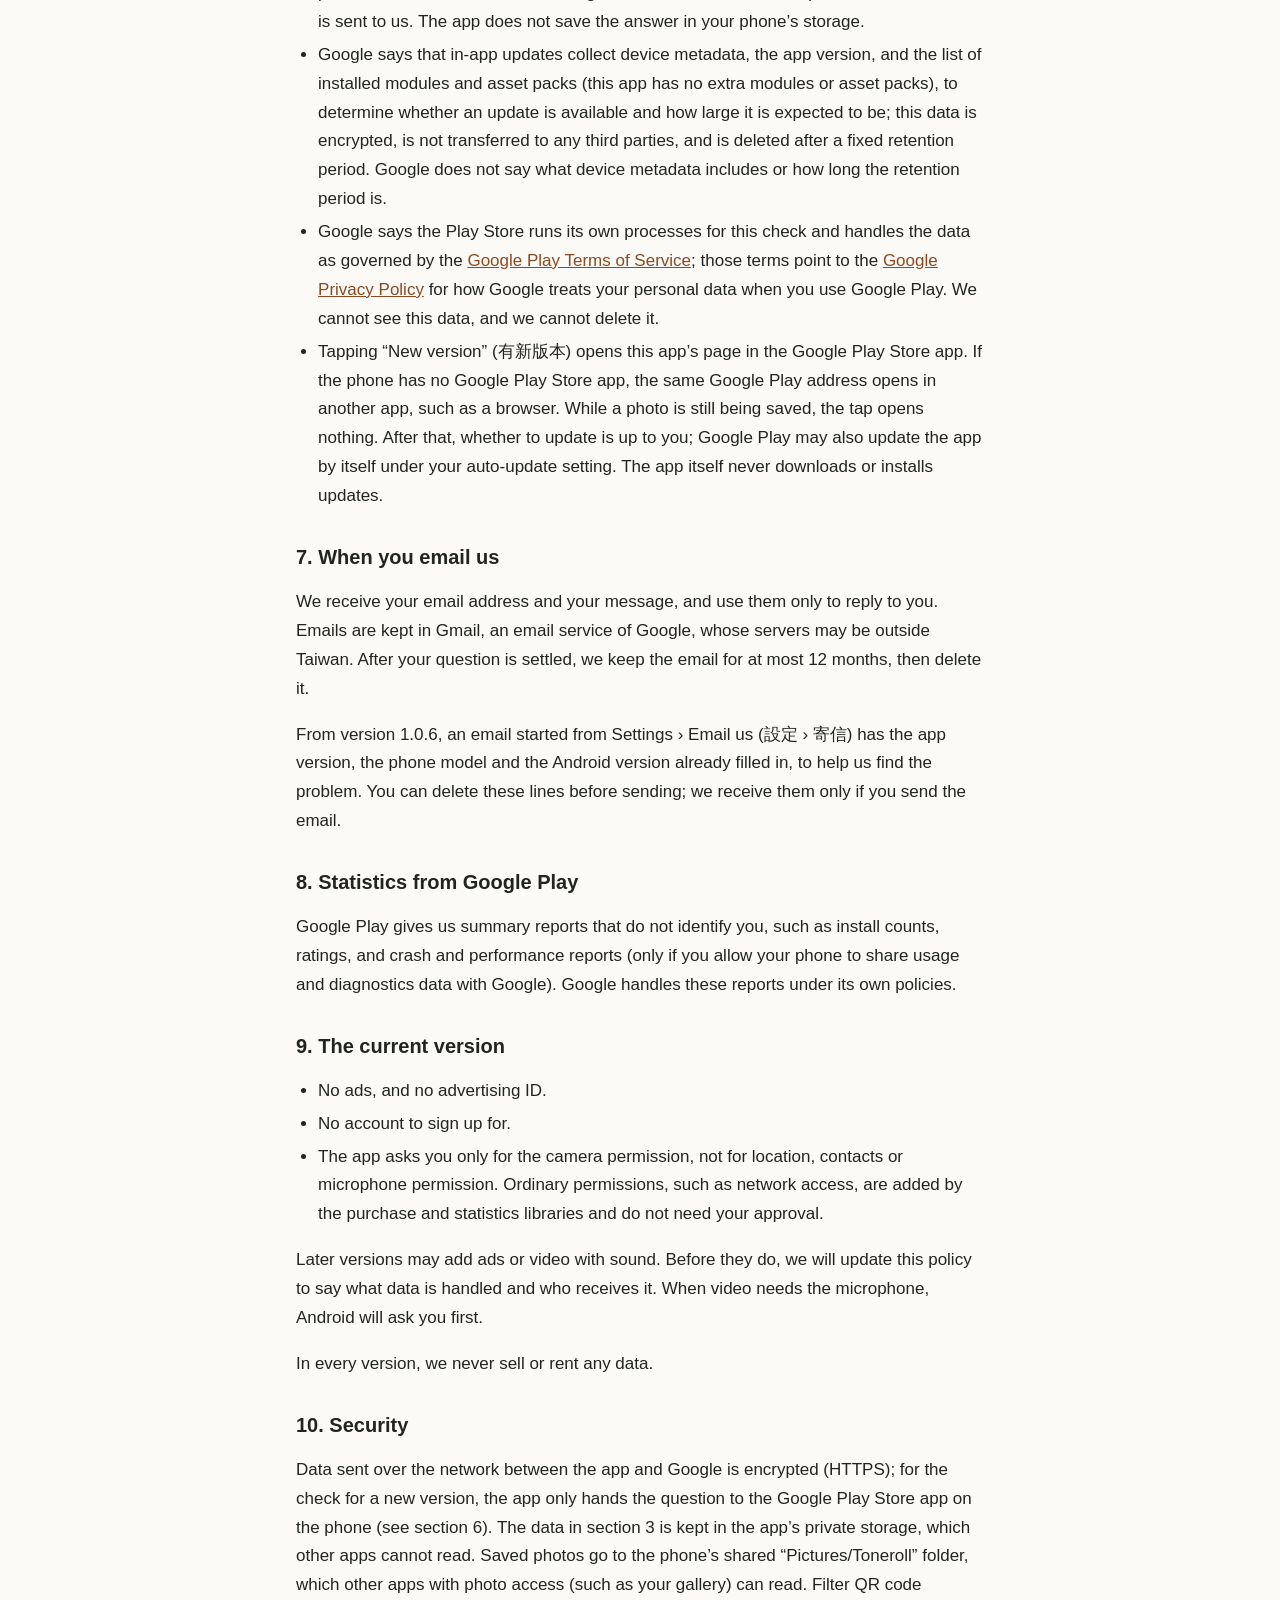
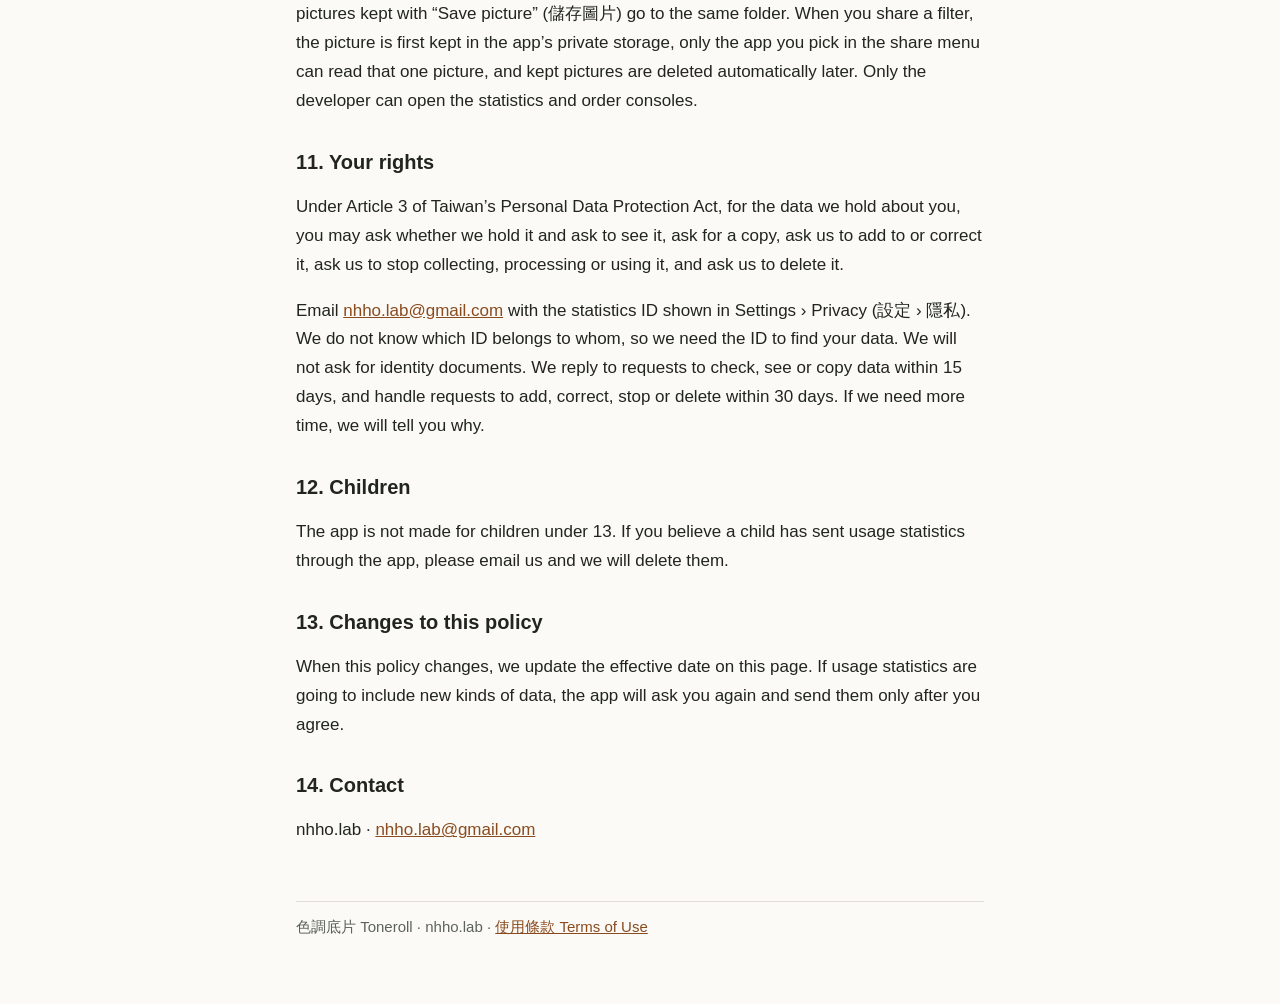
==== commit da94d687: "docs: the policy's effective date is the day it goes live (17 November 2026) Co-Authored-By: Claude " ====
--- a/toneroll/privacy/index.html
+++ b/toneroll/privacy/index.html
@@ -12,7 +12,7 @@
 
 <article id="zh">
 <h1>隱私權政策</h1>
-<p class="meta">色調底片（Toneroll）· 生效日期：2026 年 11 月 14 日</p>
+<p class="meta">色調底片（Toneroll）· 生效日期：2026 年 11 月 17 日</p>
 
 <h2>重點</h2>
 <ul>
@@ -143,7 +143,7 @@
 
 <article id="en" lang="en">
 <h1>Privacy Policy</h1>
-<p class="meta">Toneroll (色調底片) · Effective date: 14 November 2026</p>
+<p class="meta">Toneroll (色調底片) · Effective date: 17 November 2026</p>
 <p class="meta">This English version is a translation. If the two versions differ, the Chinese version applies. The app’s screens are in Chinese only, so the Chinese label is shown in brackets after each English name.</p>
 
 <h2>In short</h2>
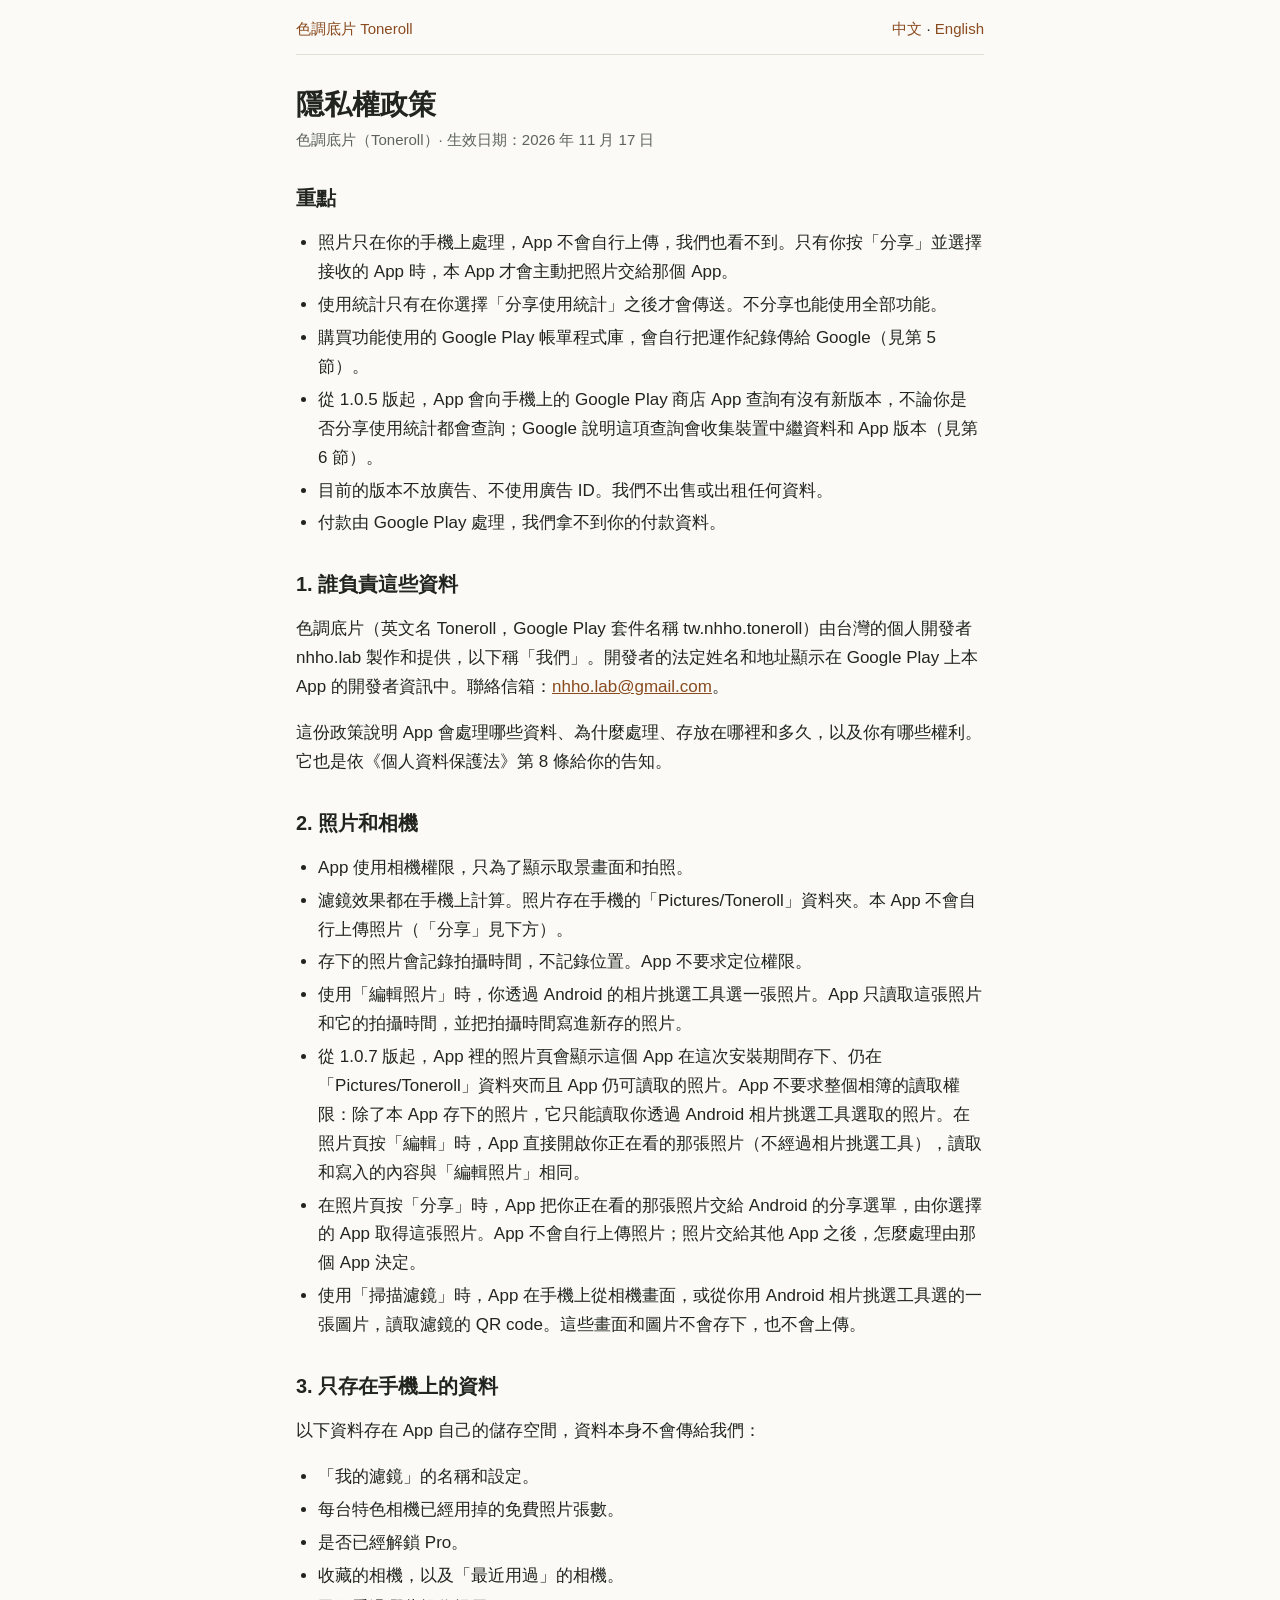
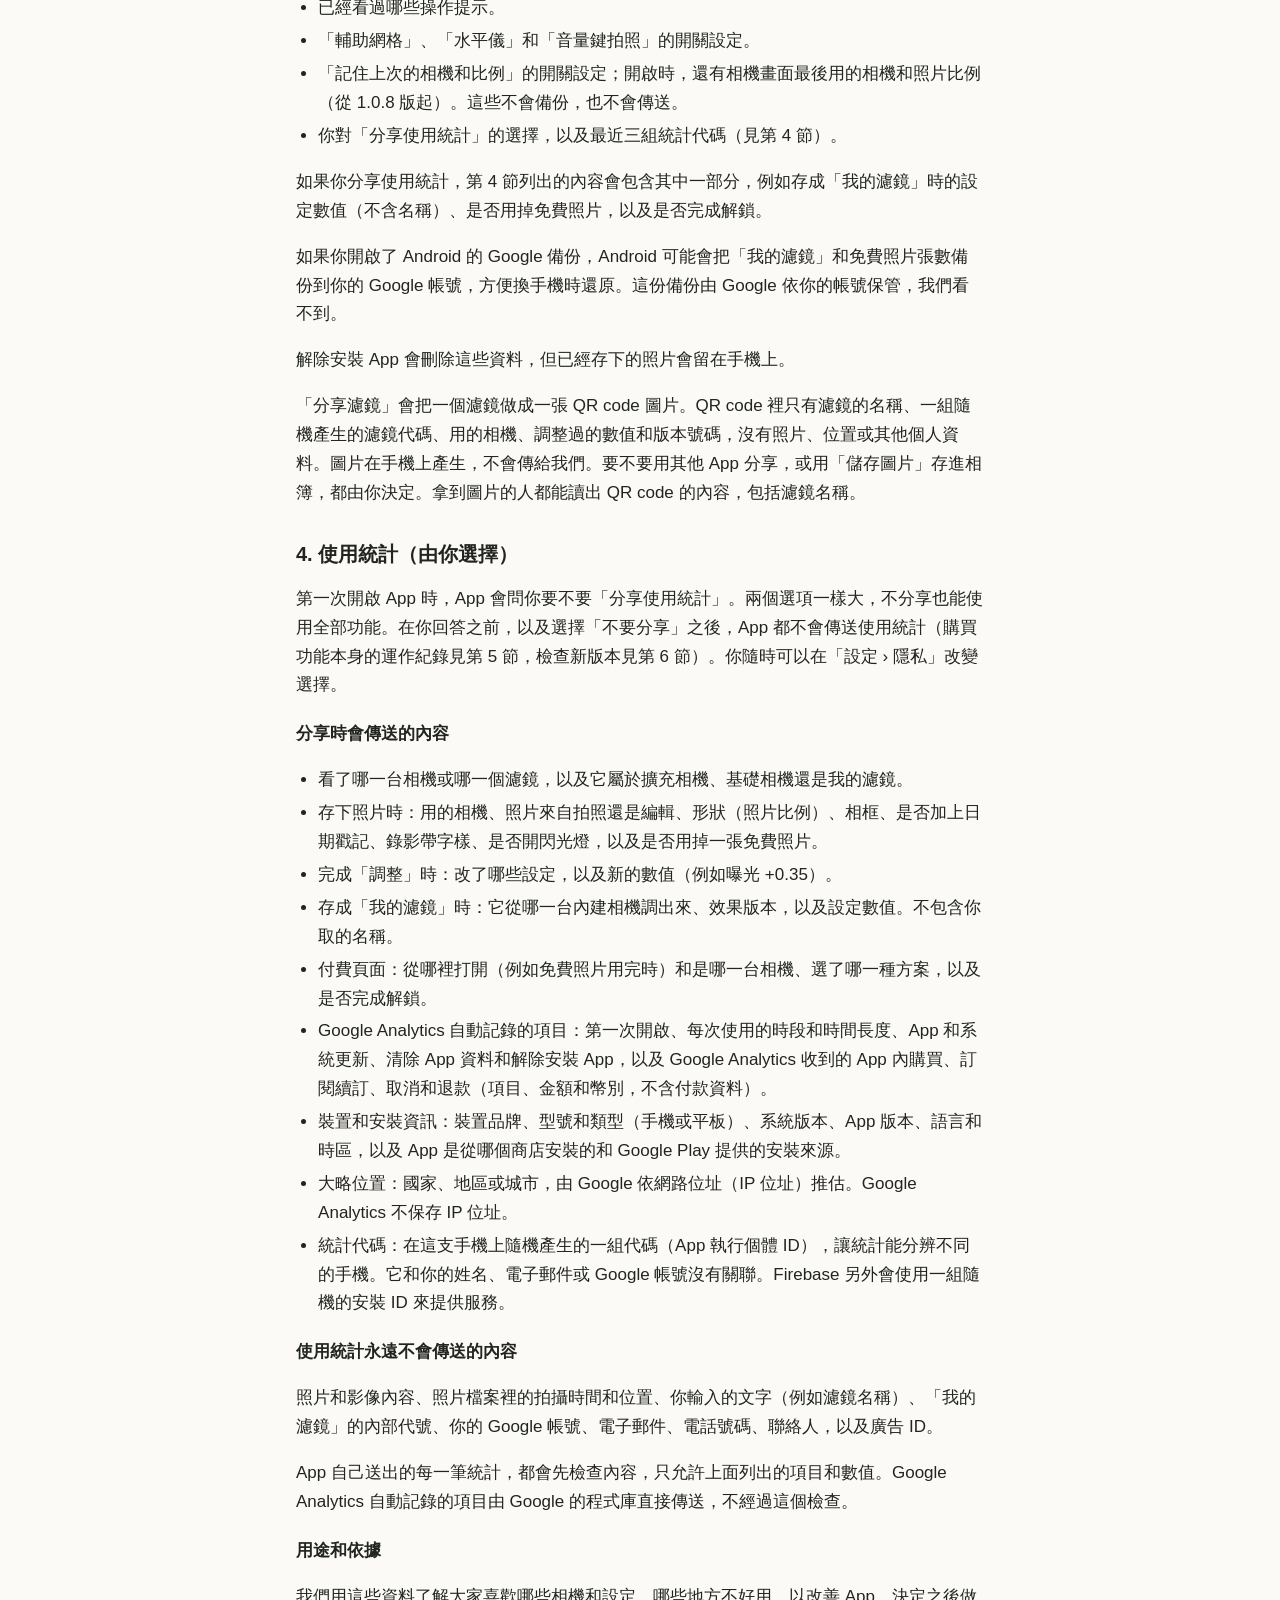
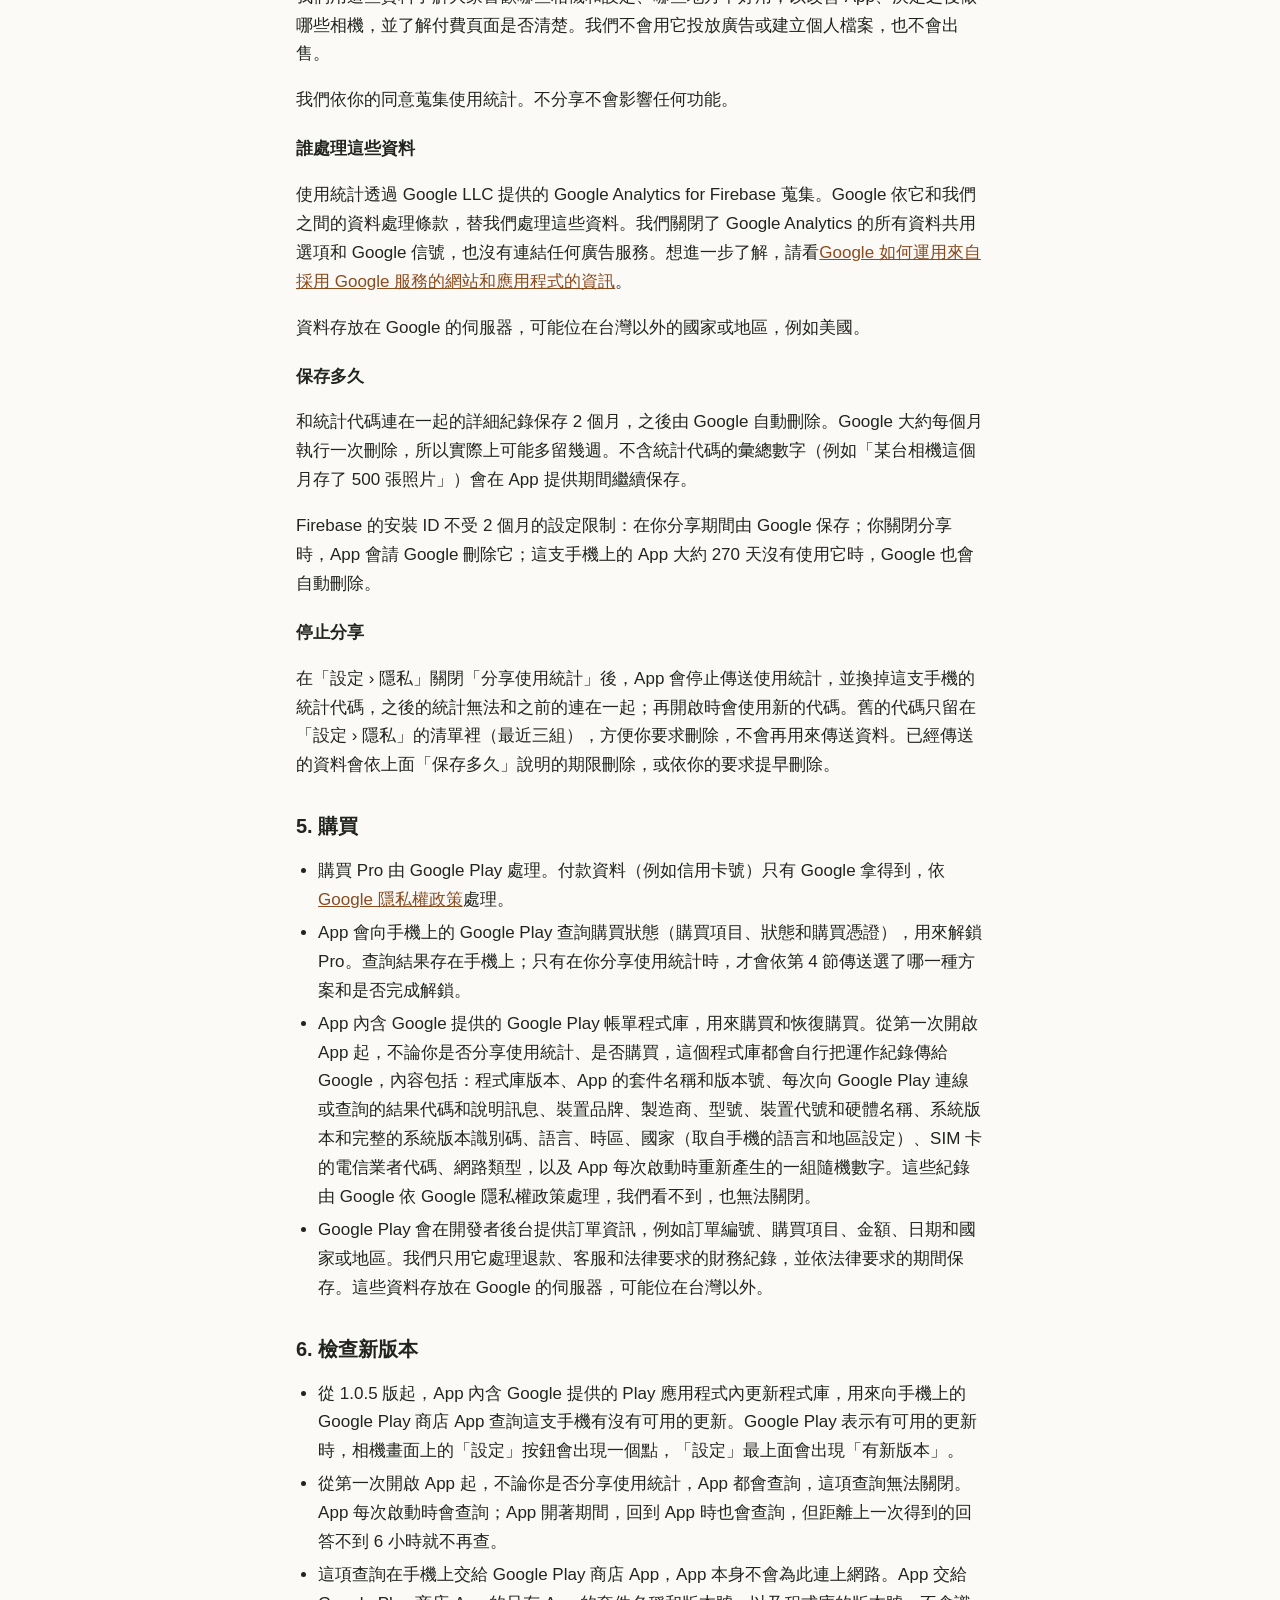
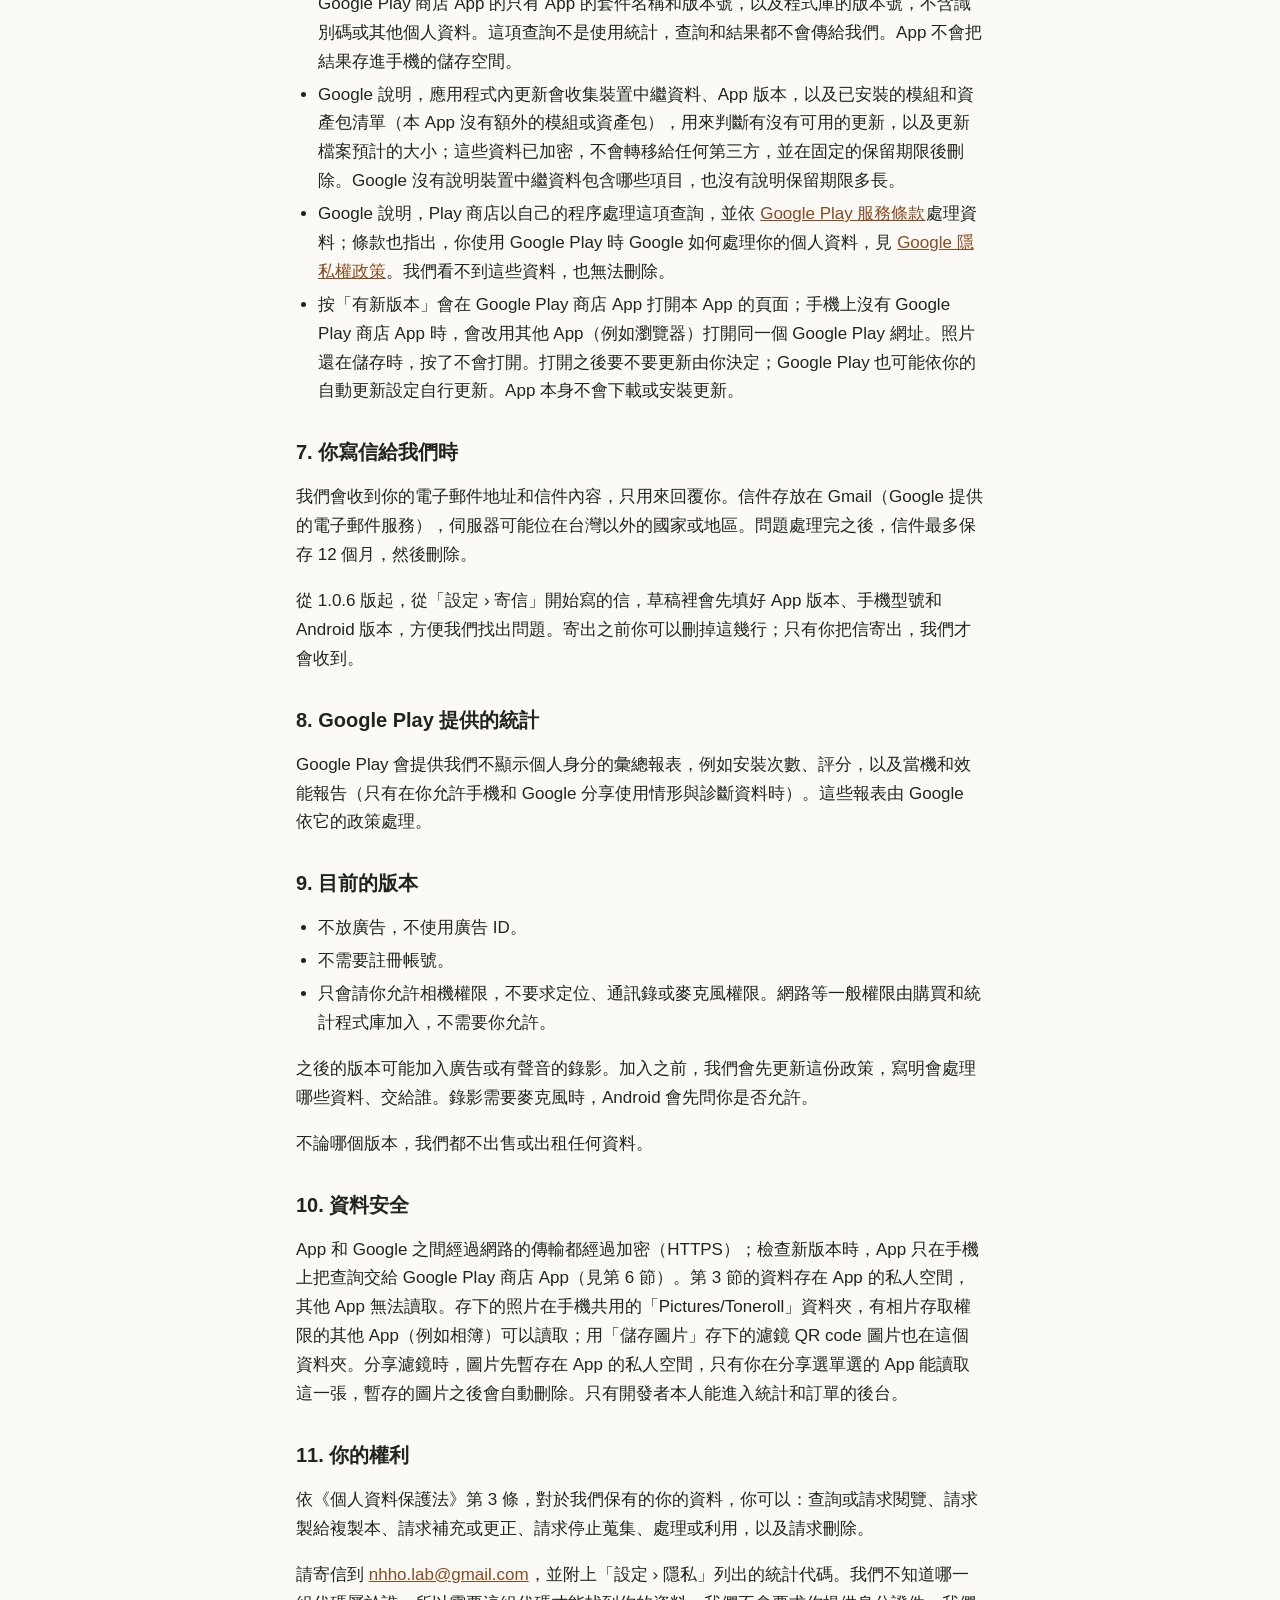
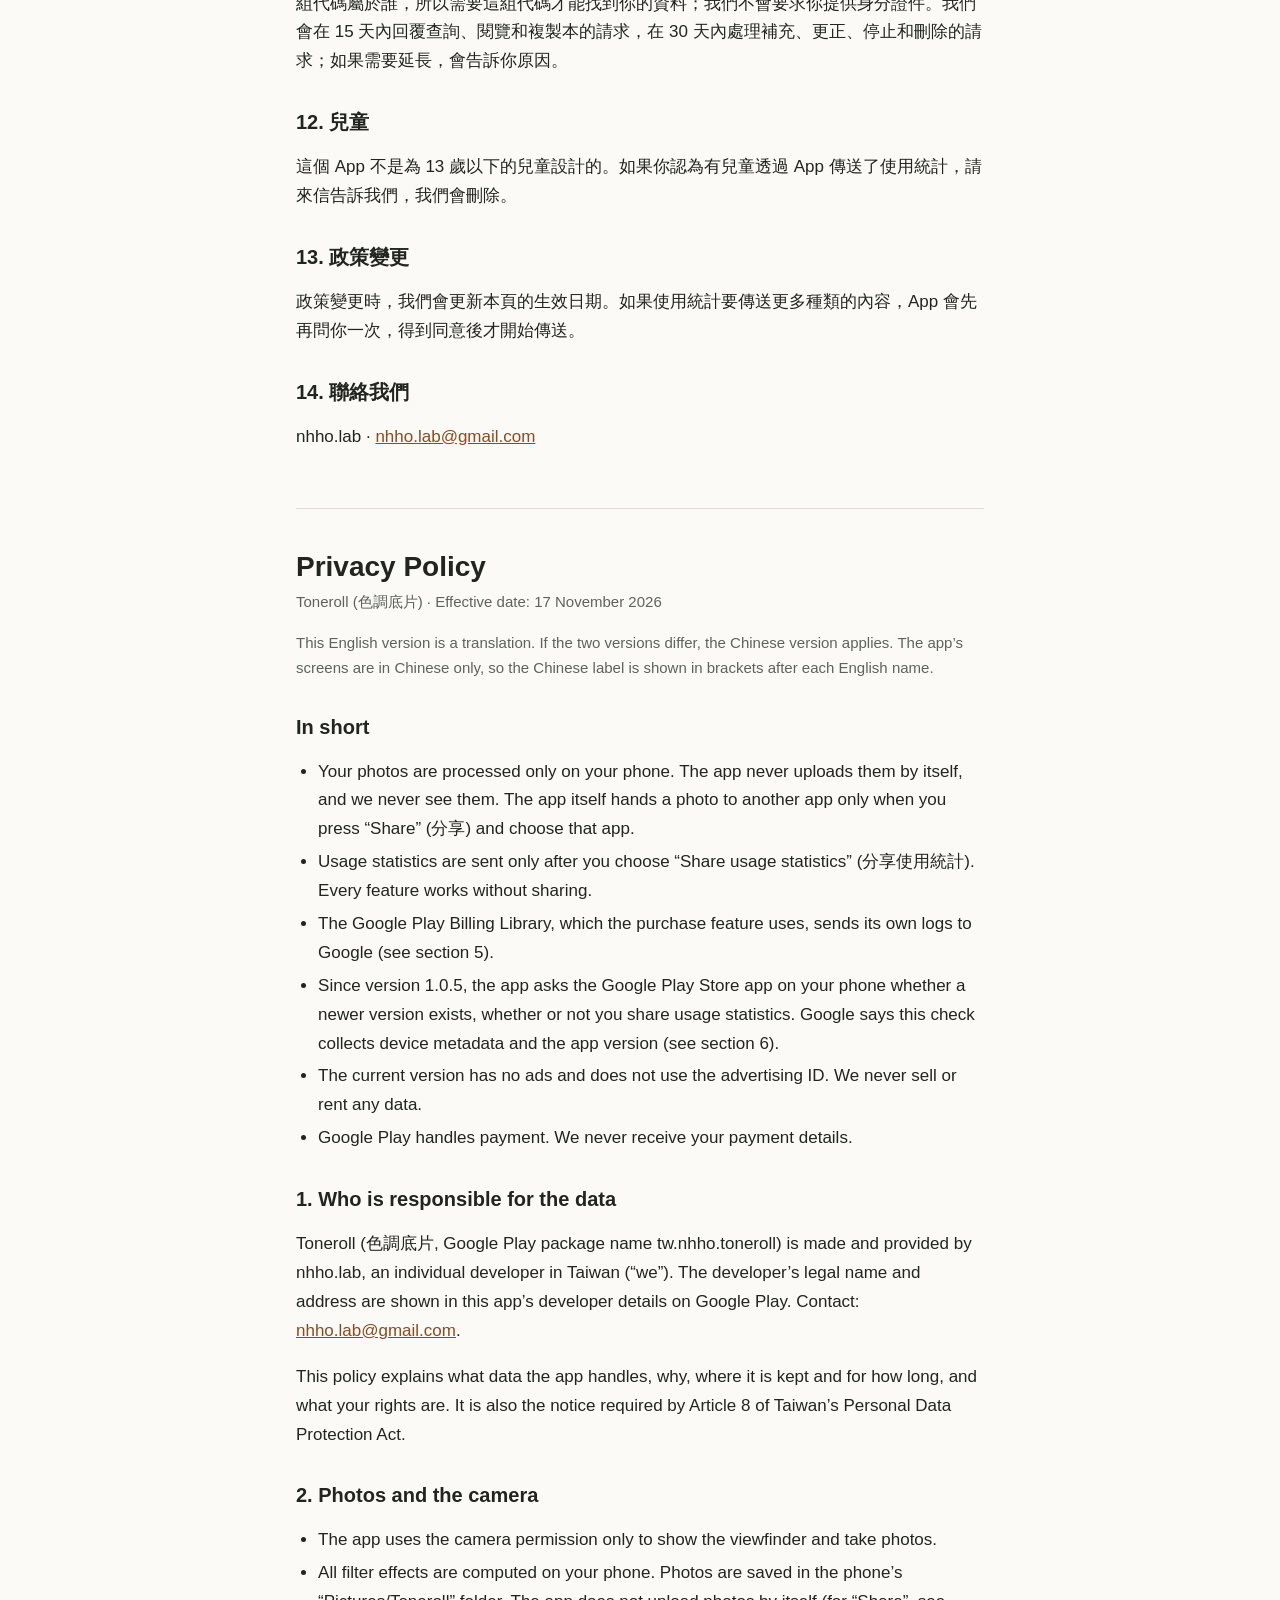
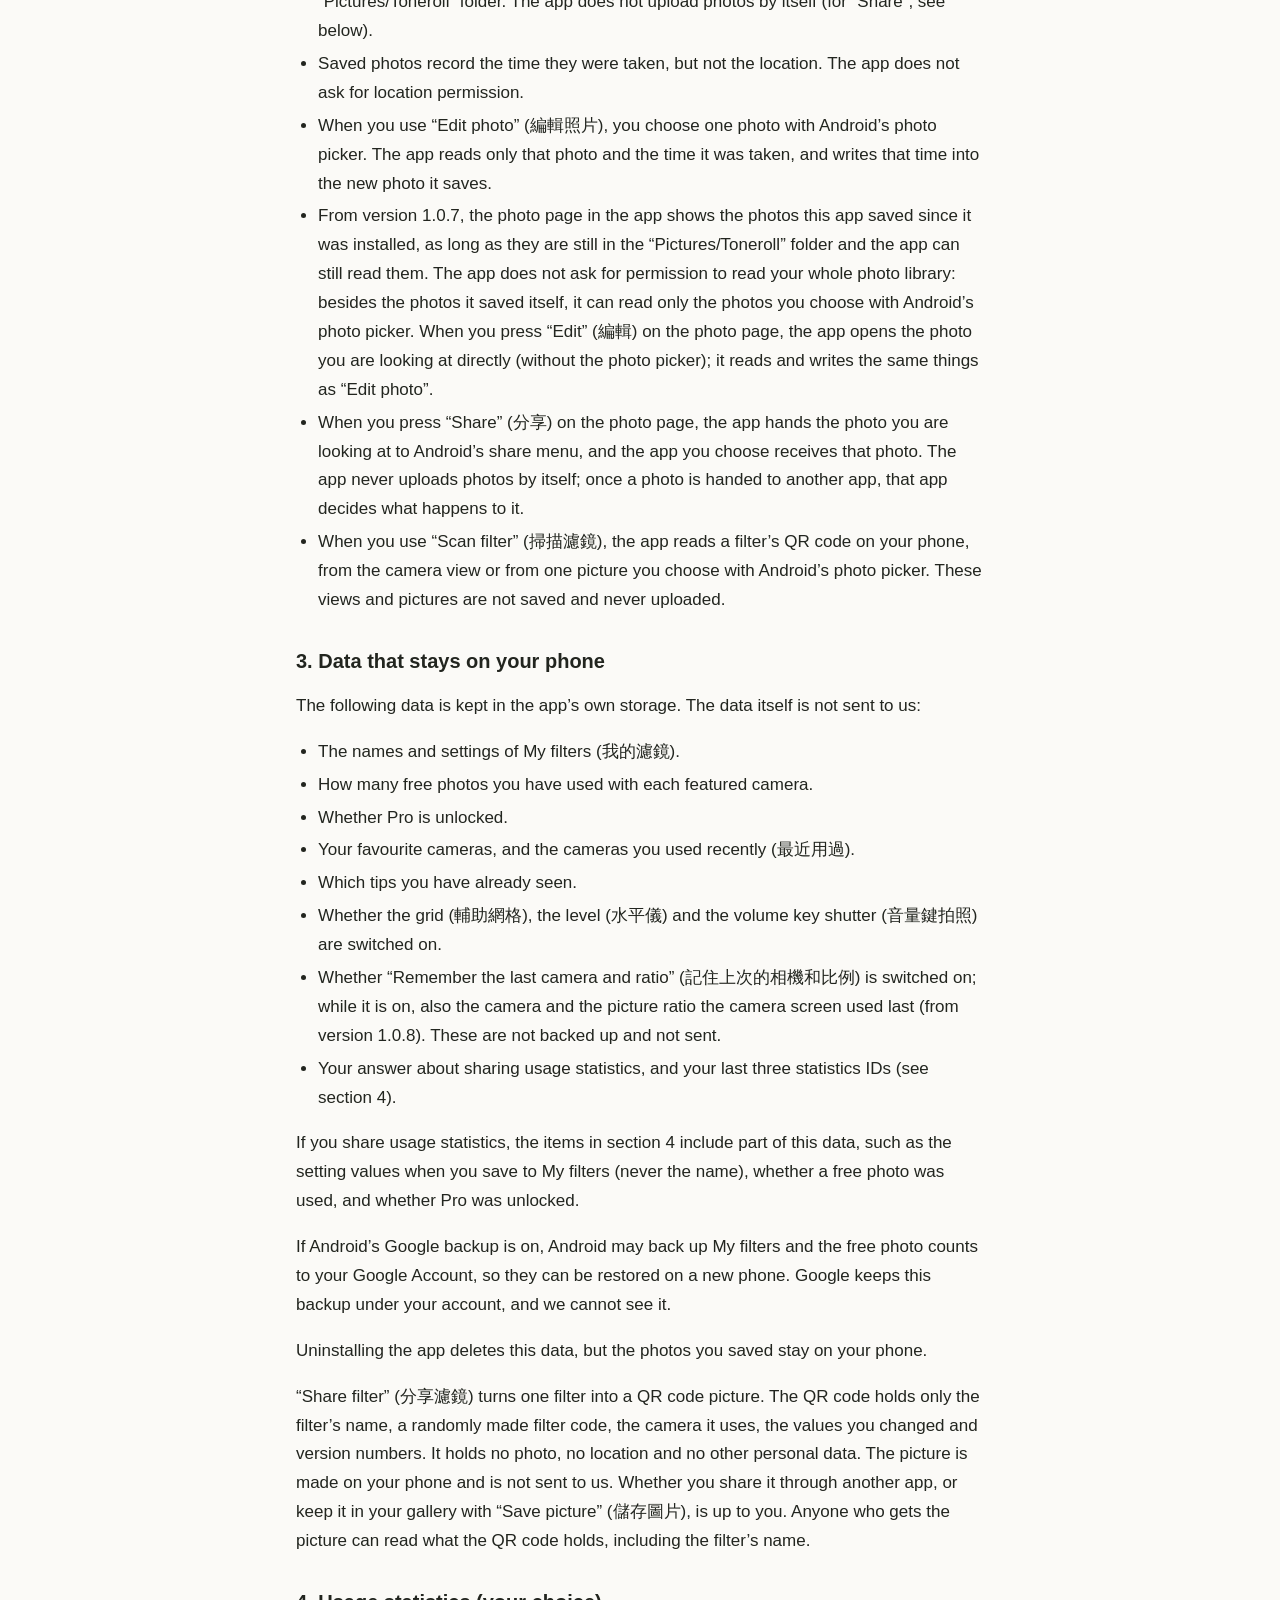
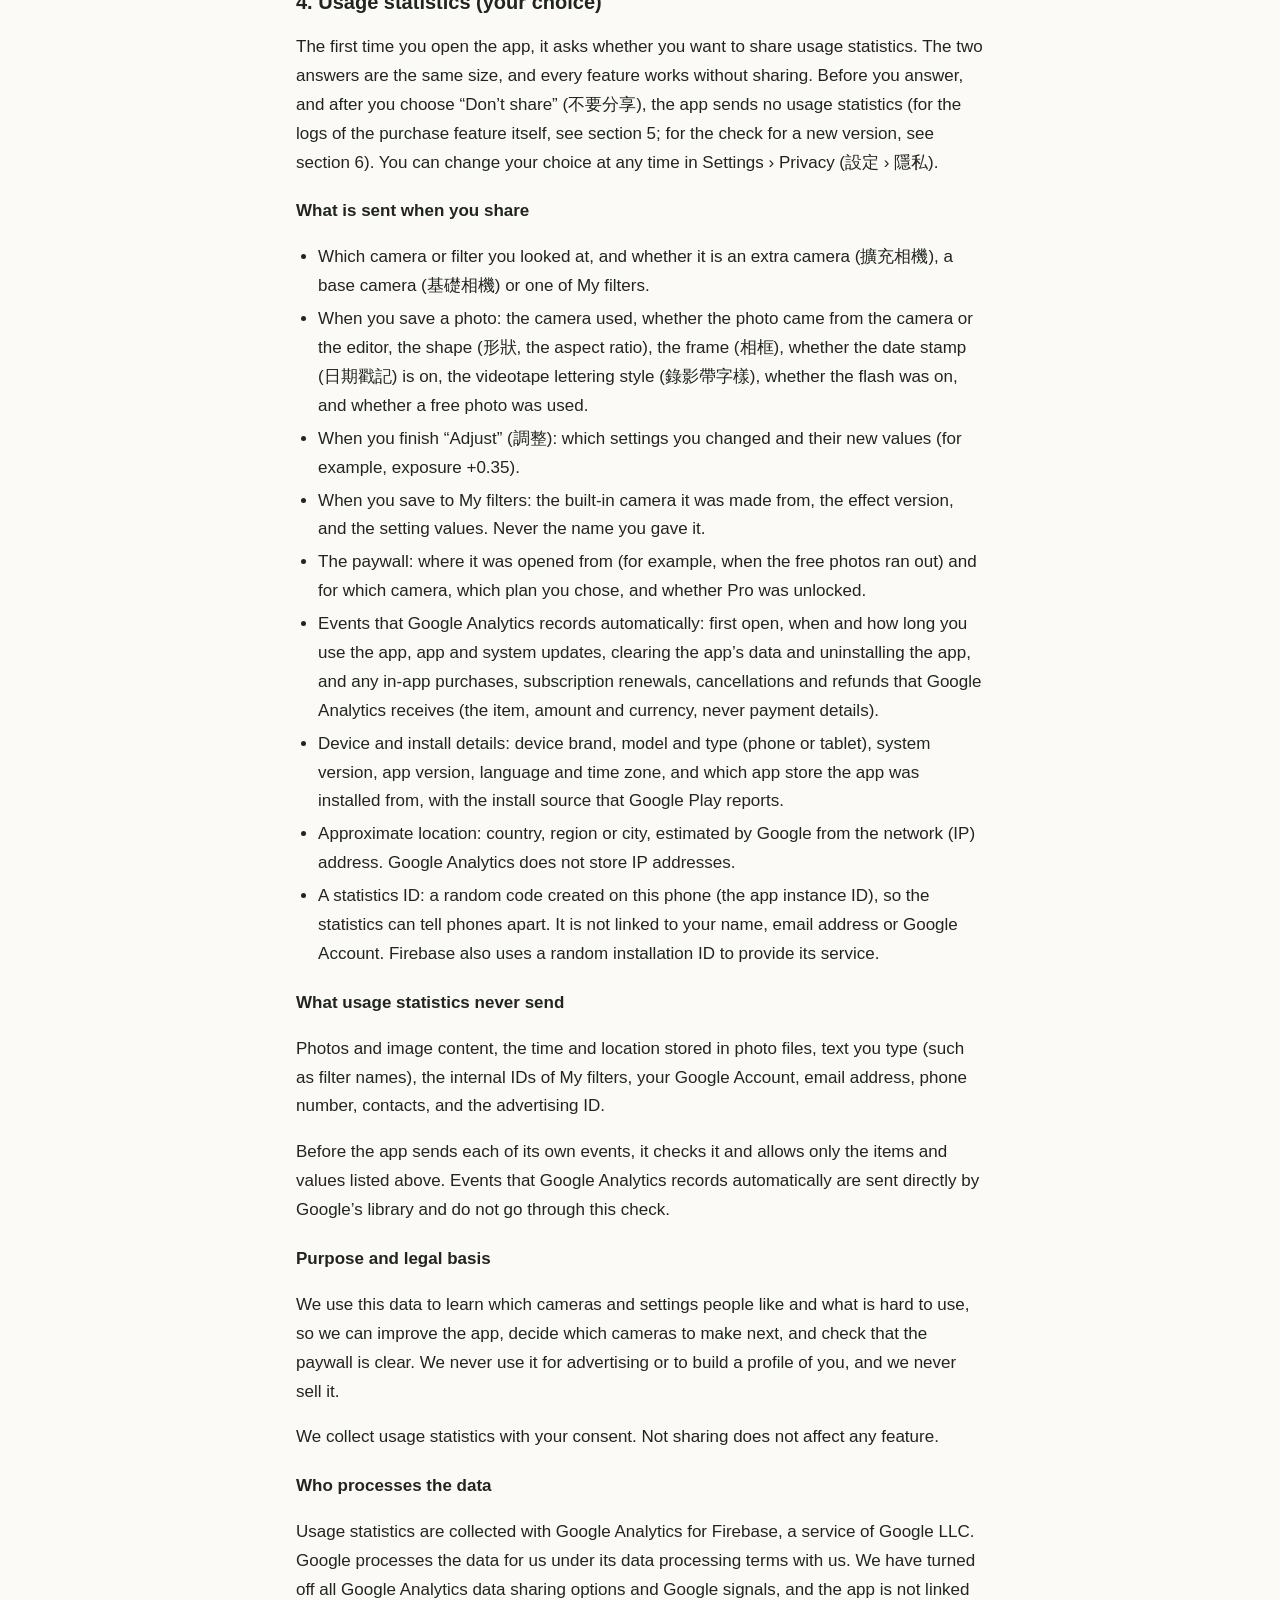
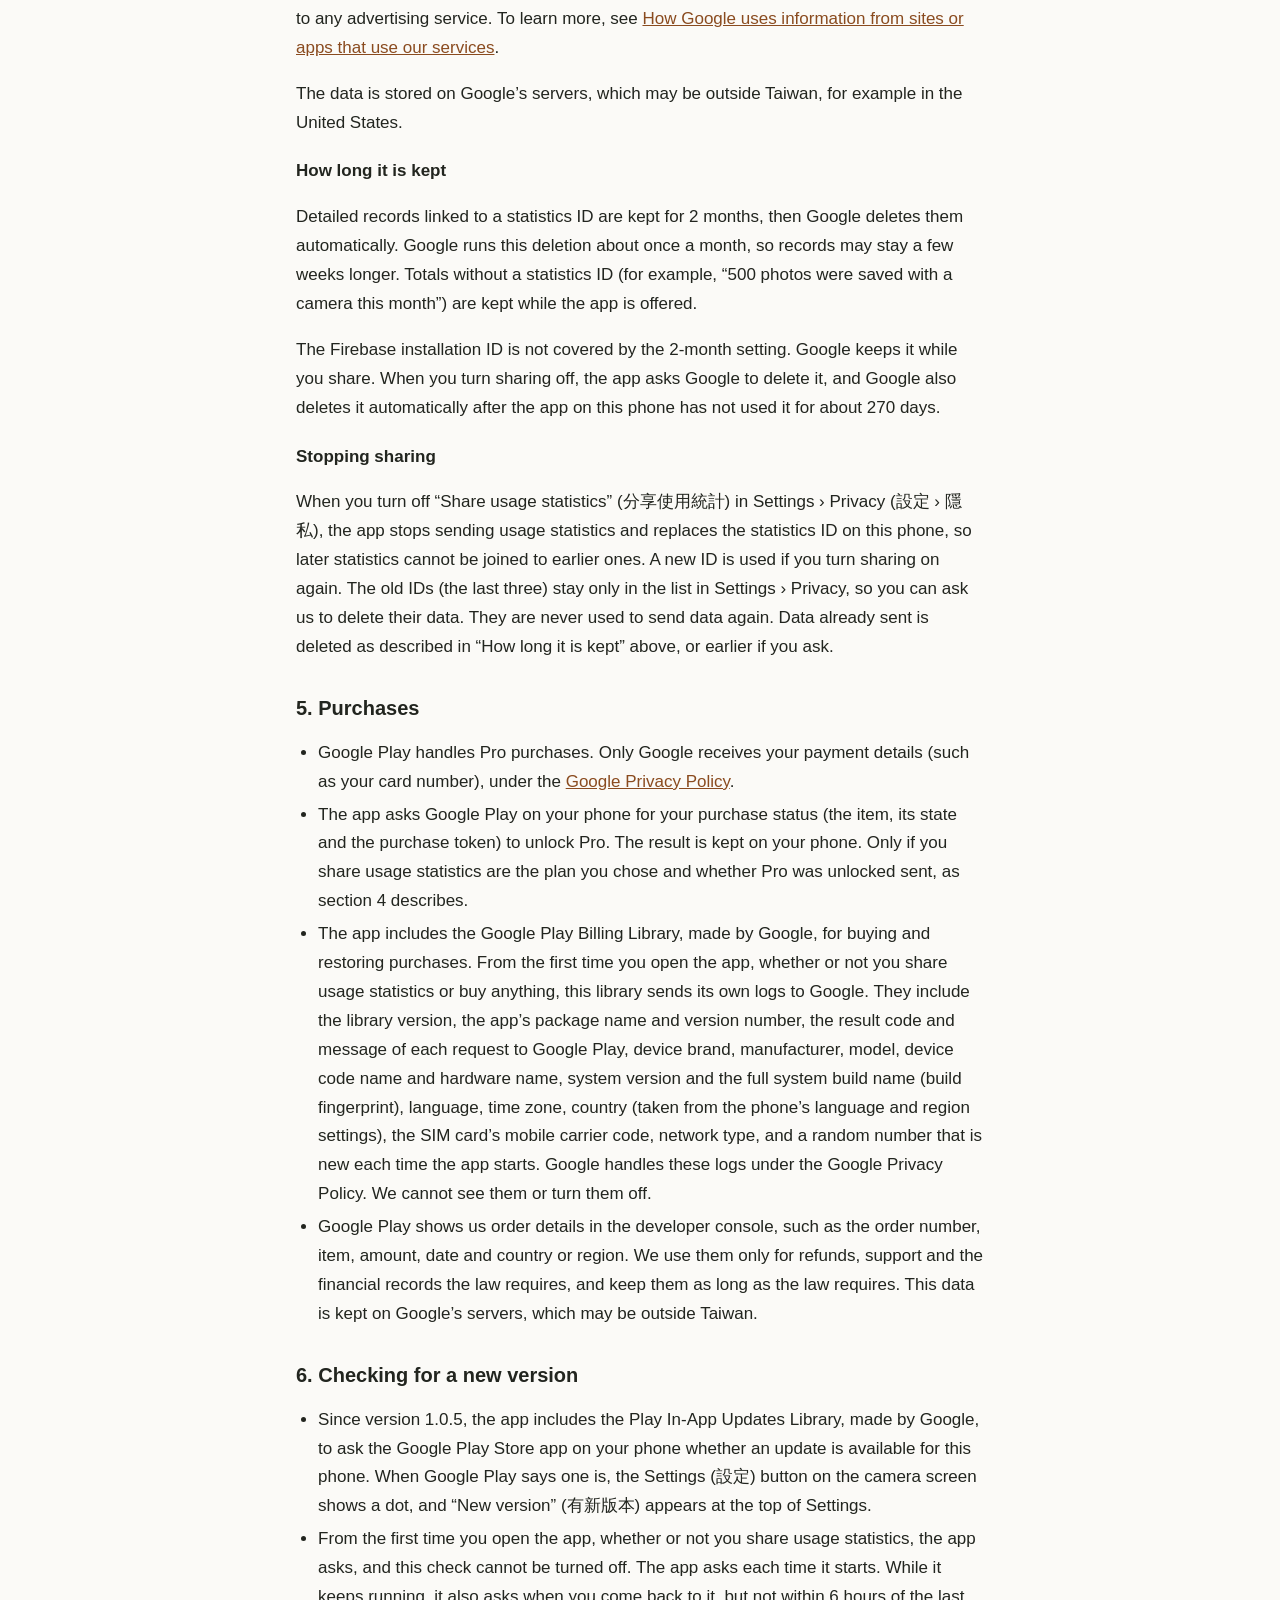
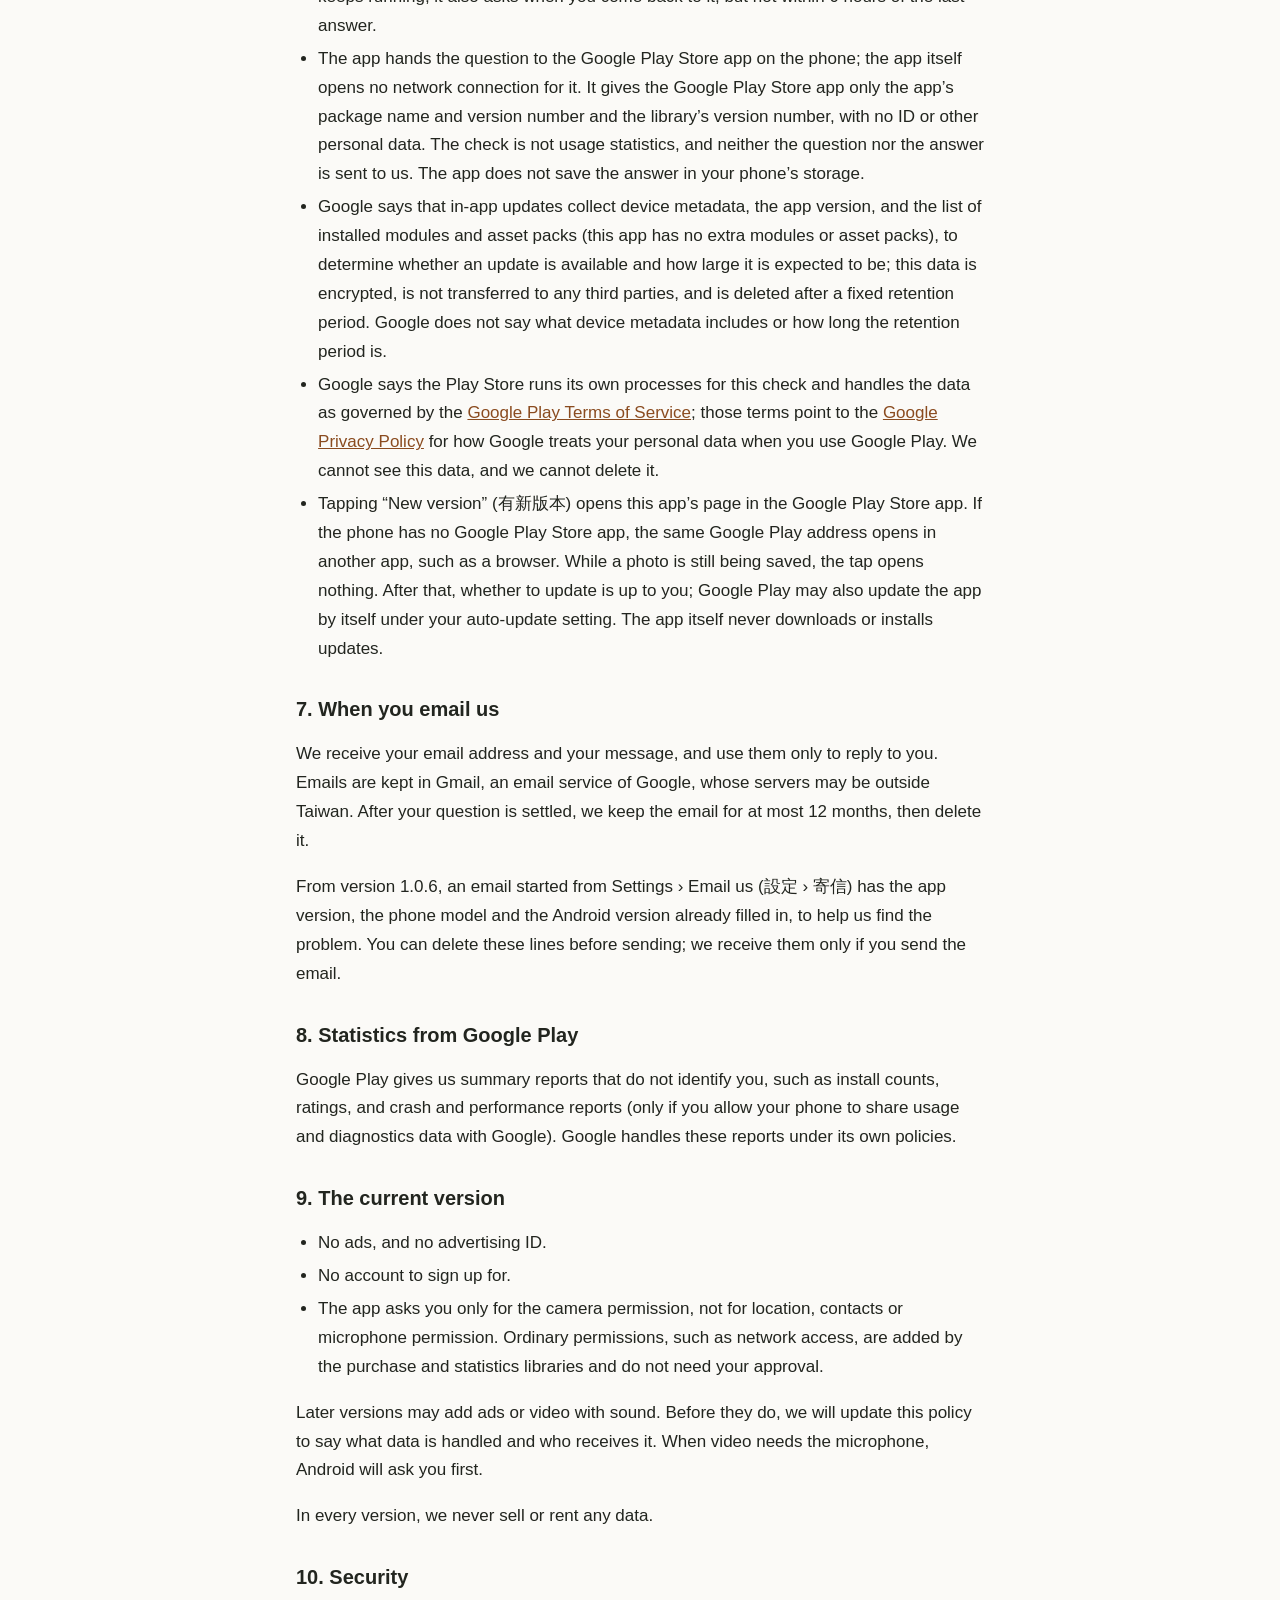
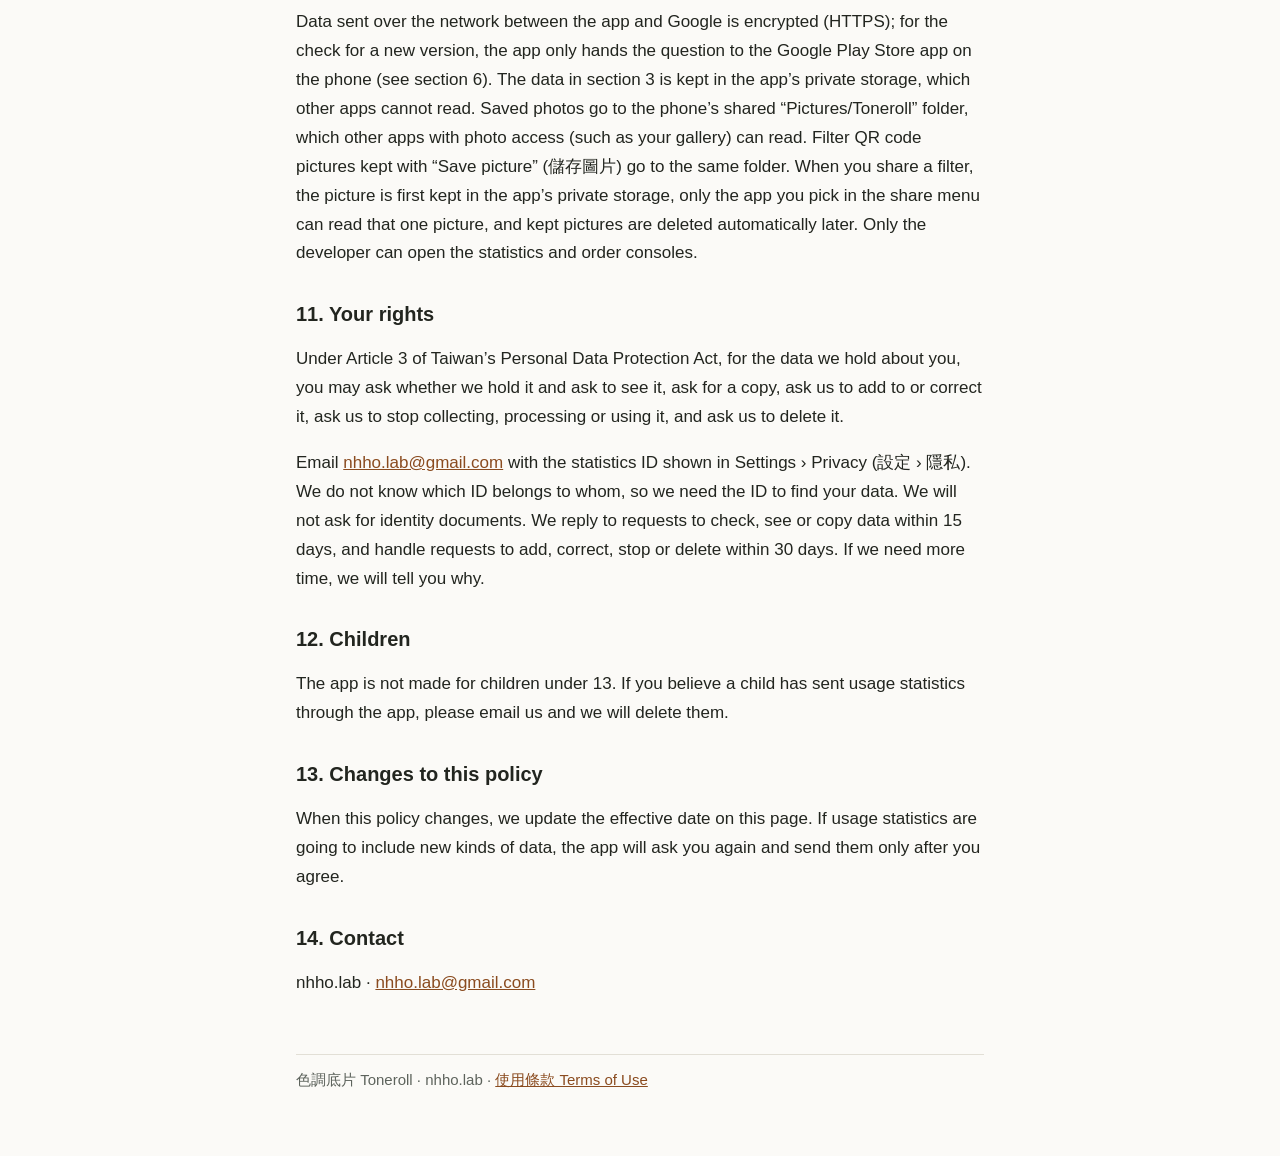
==== commit efd297e5: "docs: 1.0.8's privacy text: the switch 記住上次的相機和比例 (draft; the effective date changes the day it goes" ====
--- a/toneroll/privacy/index.html
+++ b/toneroll/privacy/index.html
@@ -48,6 +48,7 @@
 <li>收藏的相機，以及「最近用過」的相機。</li>
 <li>已經看過哪些操作提示。</li>
 <li>「輔助網格」、「水平儀」和「音量鍵拍照」的開關設定。</li>
+<li>「記住上次的相機和比例」的開關設定；開啟時，還有相機畫面最後用的相機和照片比例（從 1.0.8 版起）。這些不會備份，也不會傳送。</li>
 <li>你對「分享使用統計」的選擇，以及最近三組統計代碼（見第 4 節）。</li>
 </ul>
 <p>如果你分享使用統計，第 4 節列出的內容會包含其中一部分，例如存成「我的濾鏡」時的設定數值（不含名稱）、是否用掉免費照片，以及是否完成解鎖。</p>
@@ -180,6 +181,7 @@
 <li>Your favourite cameras, and the cameras you used recently (最近用過).</li>
 <li>Which tips you have already seen.</li>
 <li>Whether the grid (輔助網格), the level (水平儀) and the volume key shutter (音量鍵拍照) are switched on.</li>
+<li>Whether “Remember the last camera and ratio” (記住上次的相機和比例) is switched on; while it is on, also the camera and the picture ratio the camera screen used last (from version 1.0.8). These are not backed up and not sent.</li>
 <li>Your answer about sharing usage statistics, and your last three statistics IDs (see section 4).</li>
 </ul>
 <p>If you share usage statistics, the items in section 4 include part of this data, such as the setting values when you save to My filters (never the name), whether a free photo was used, and whether Pro was unlocked.</p>
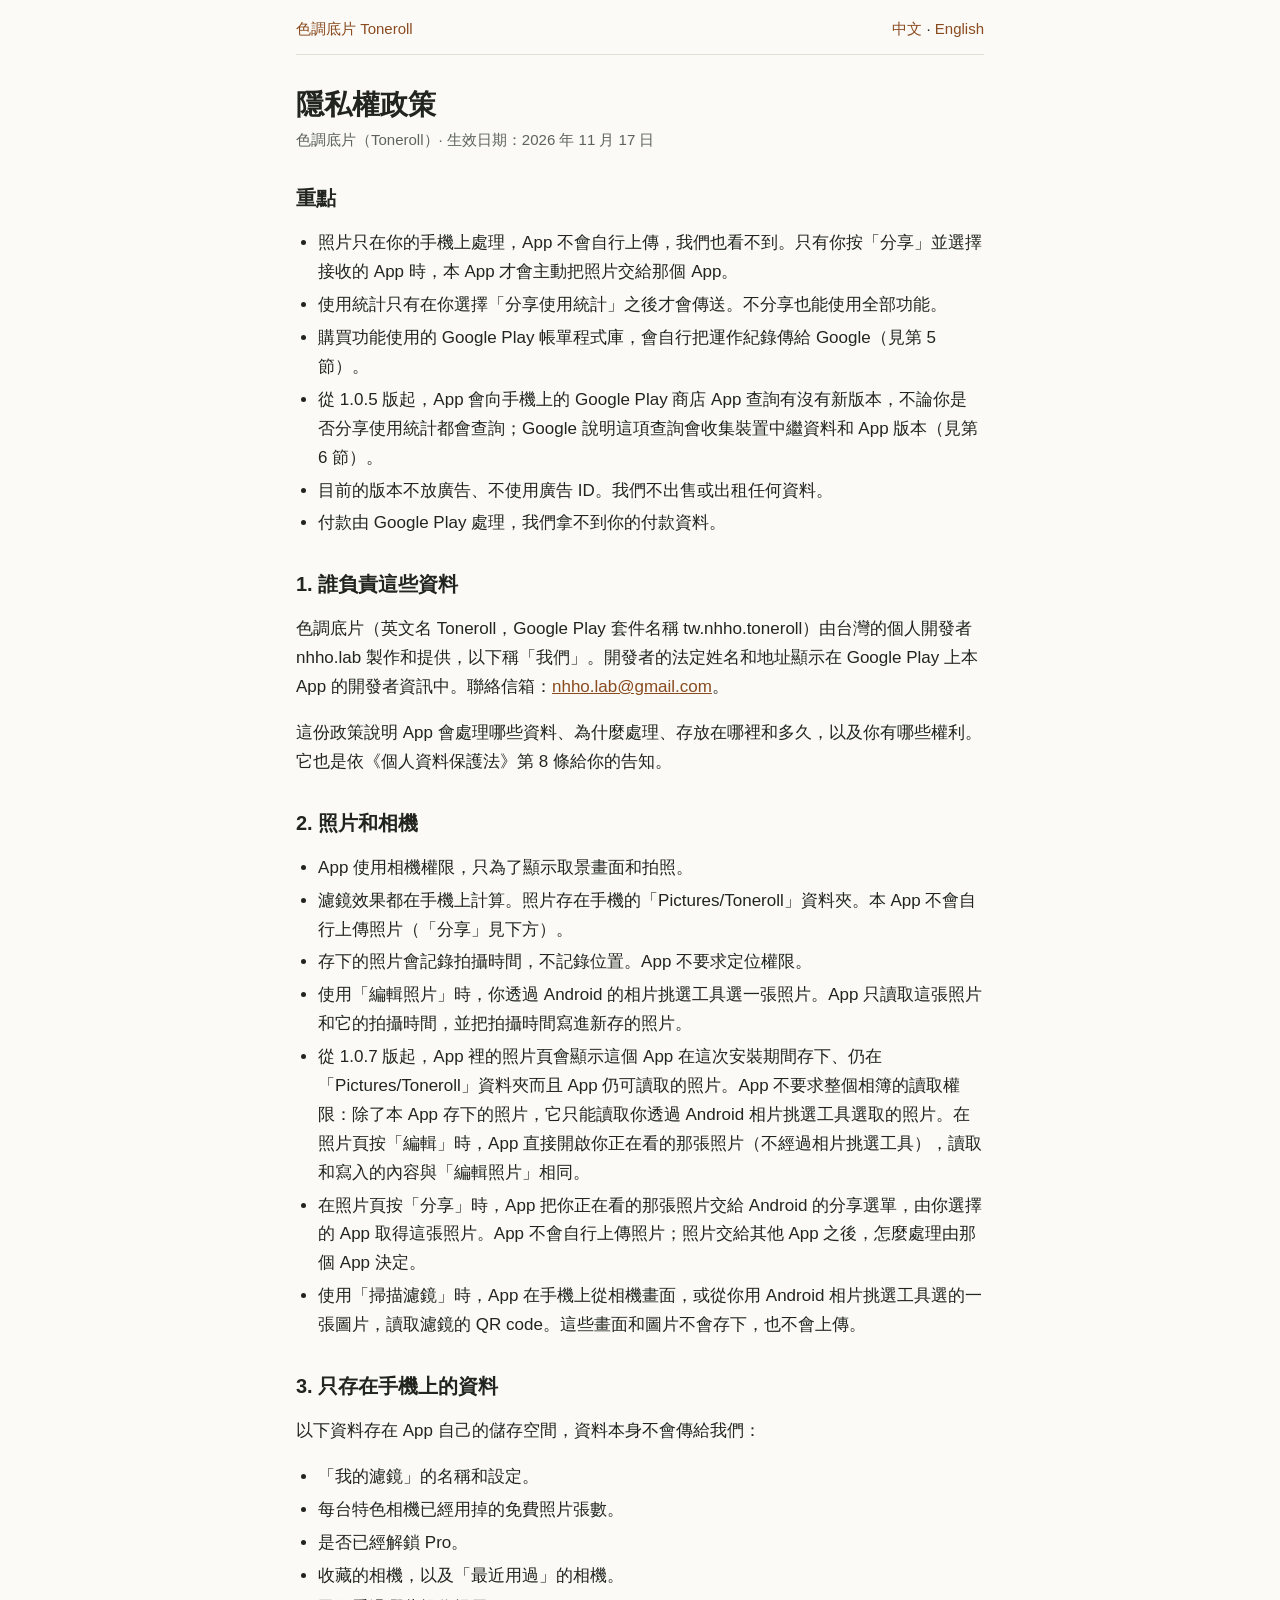
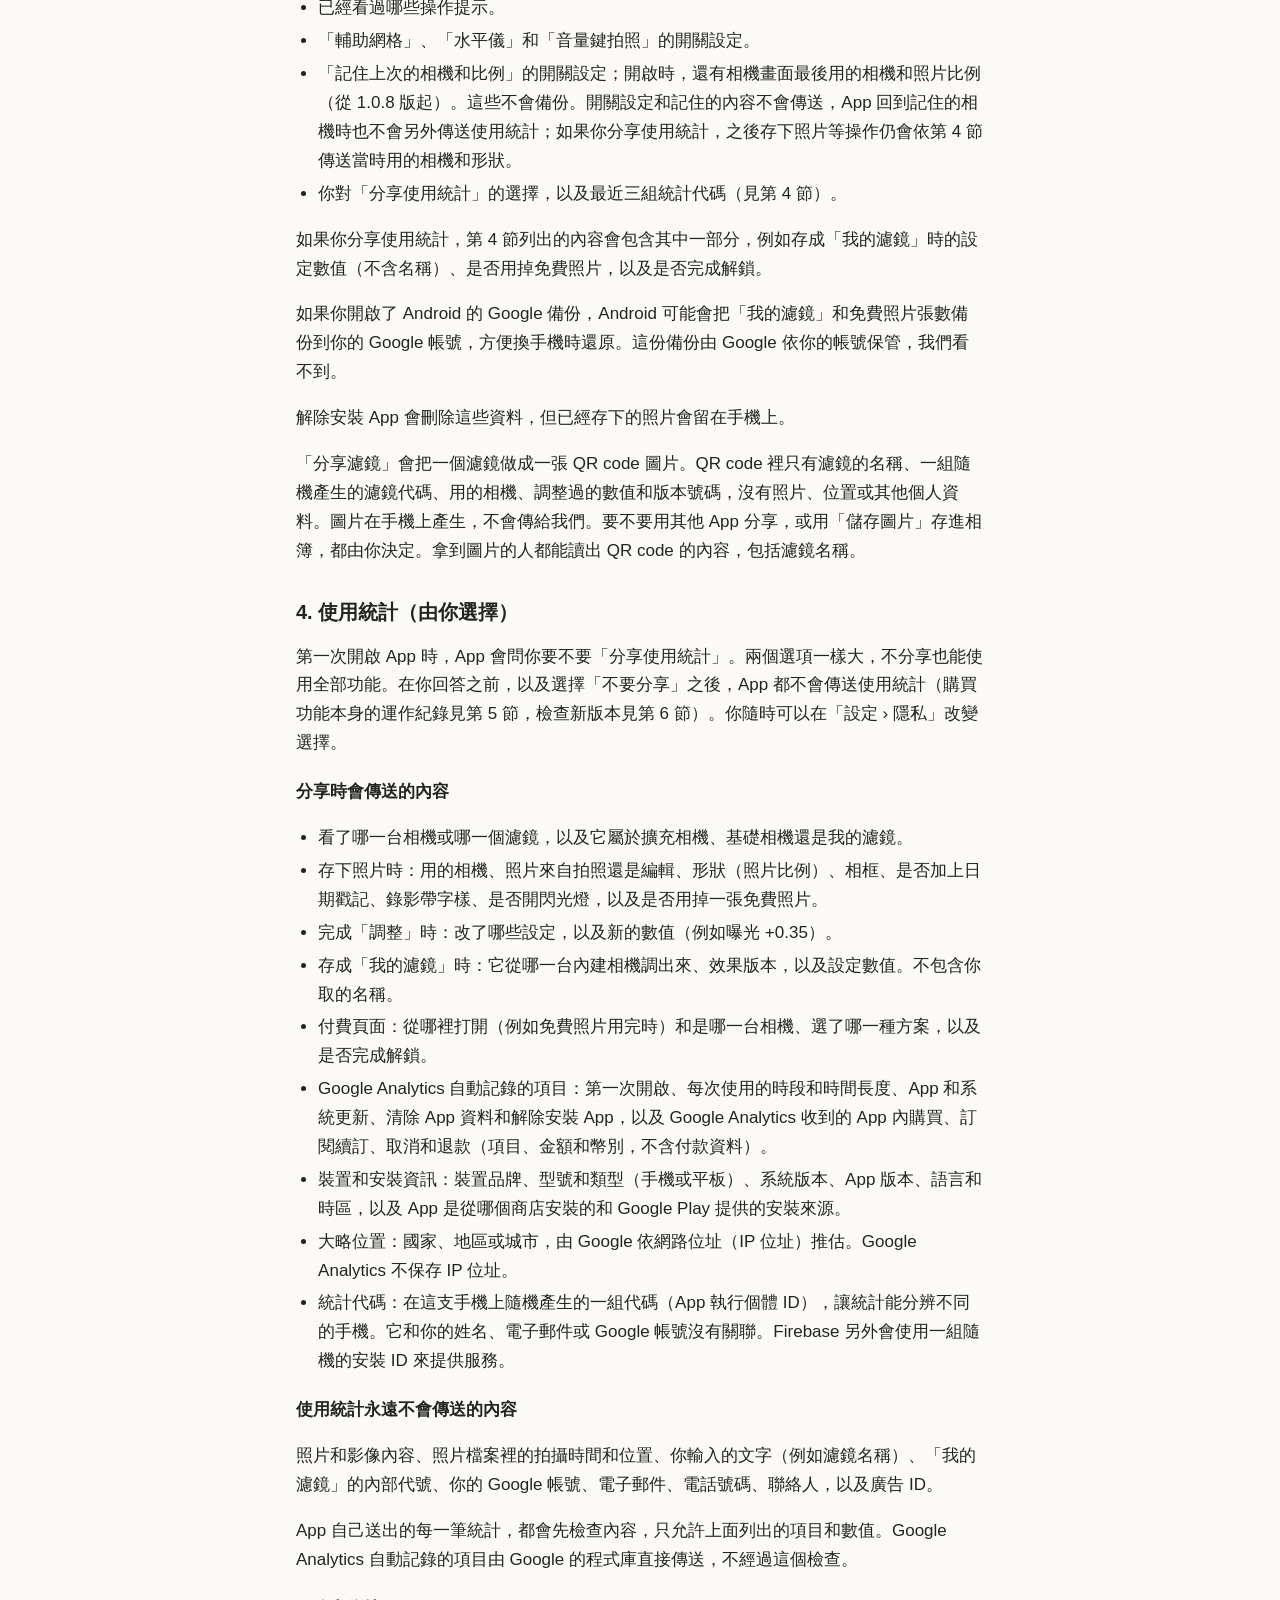
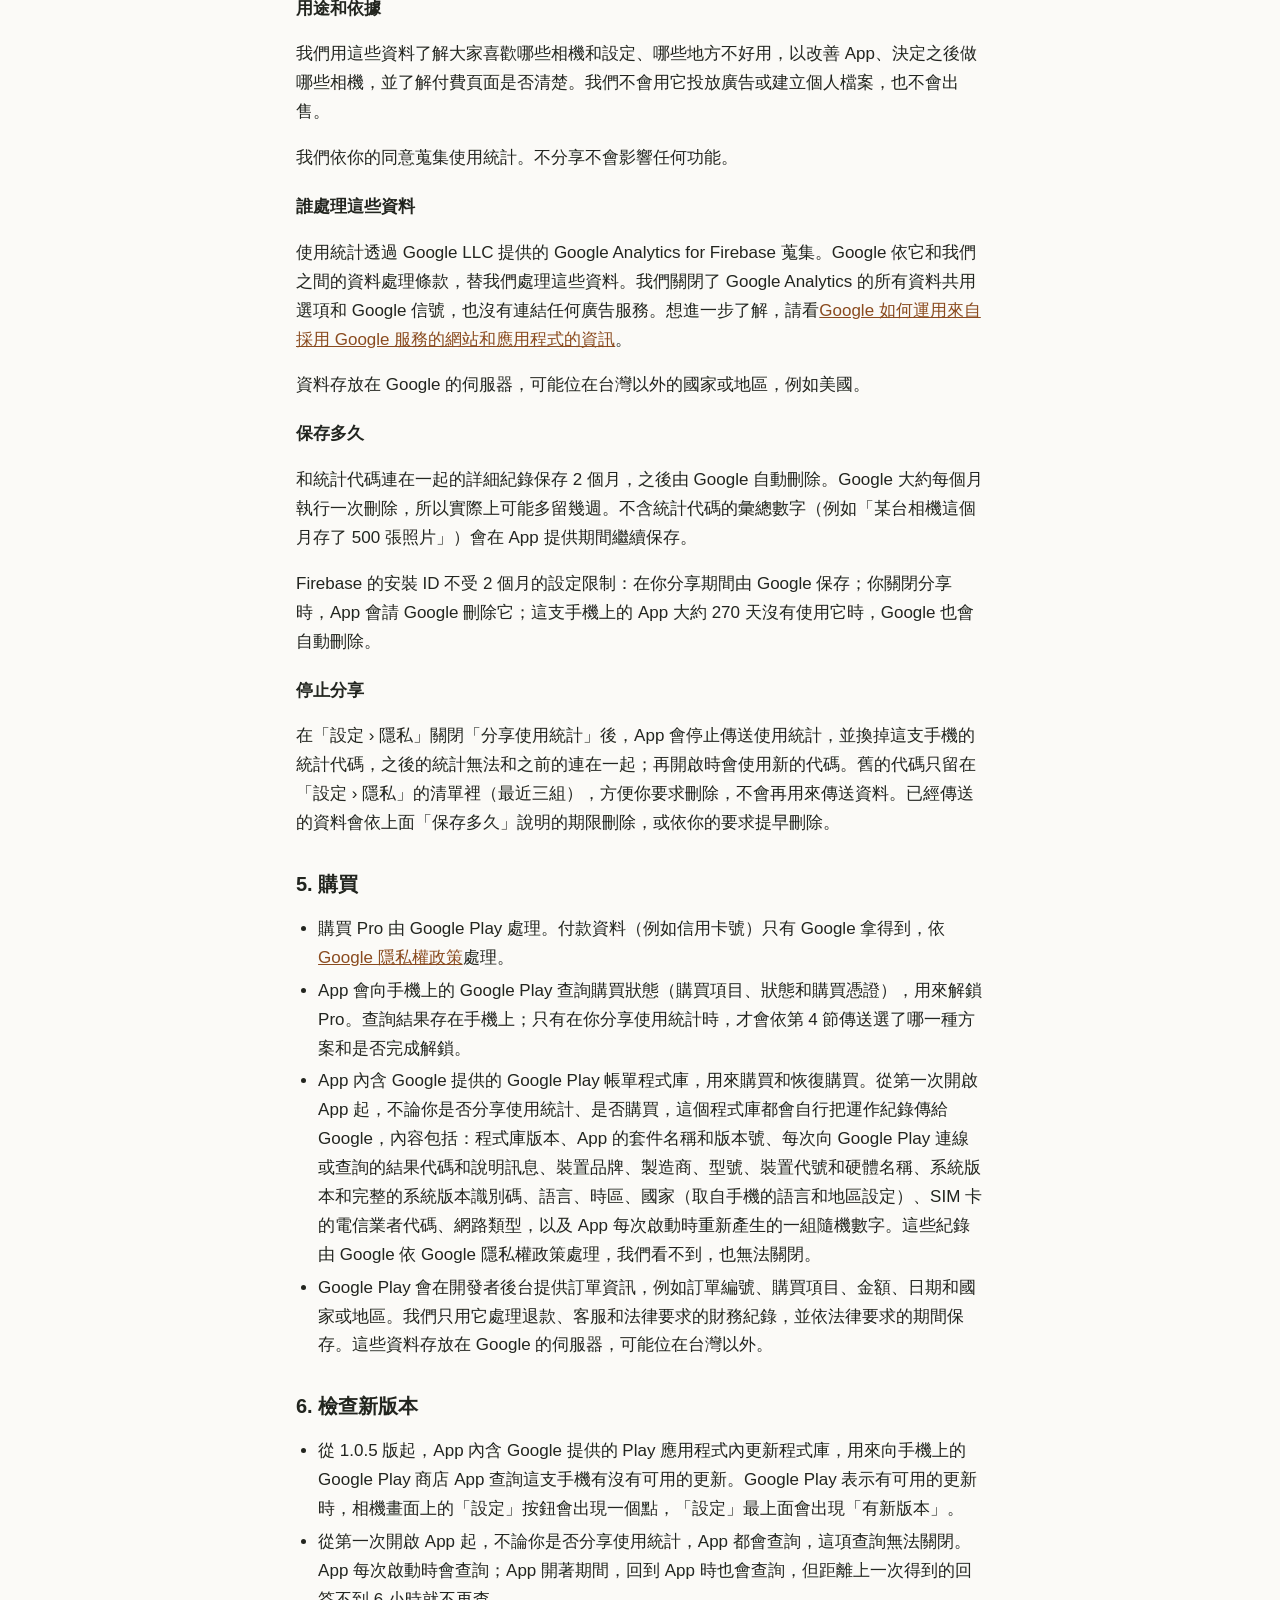
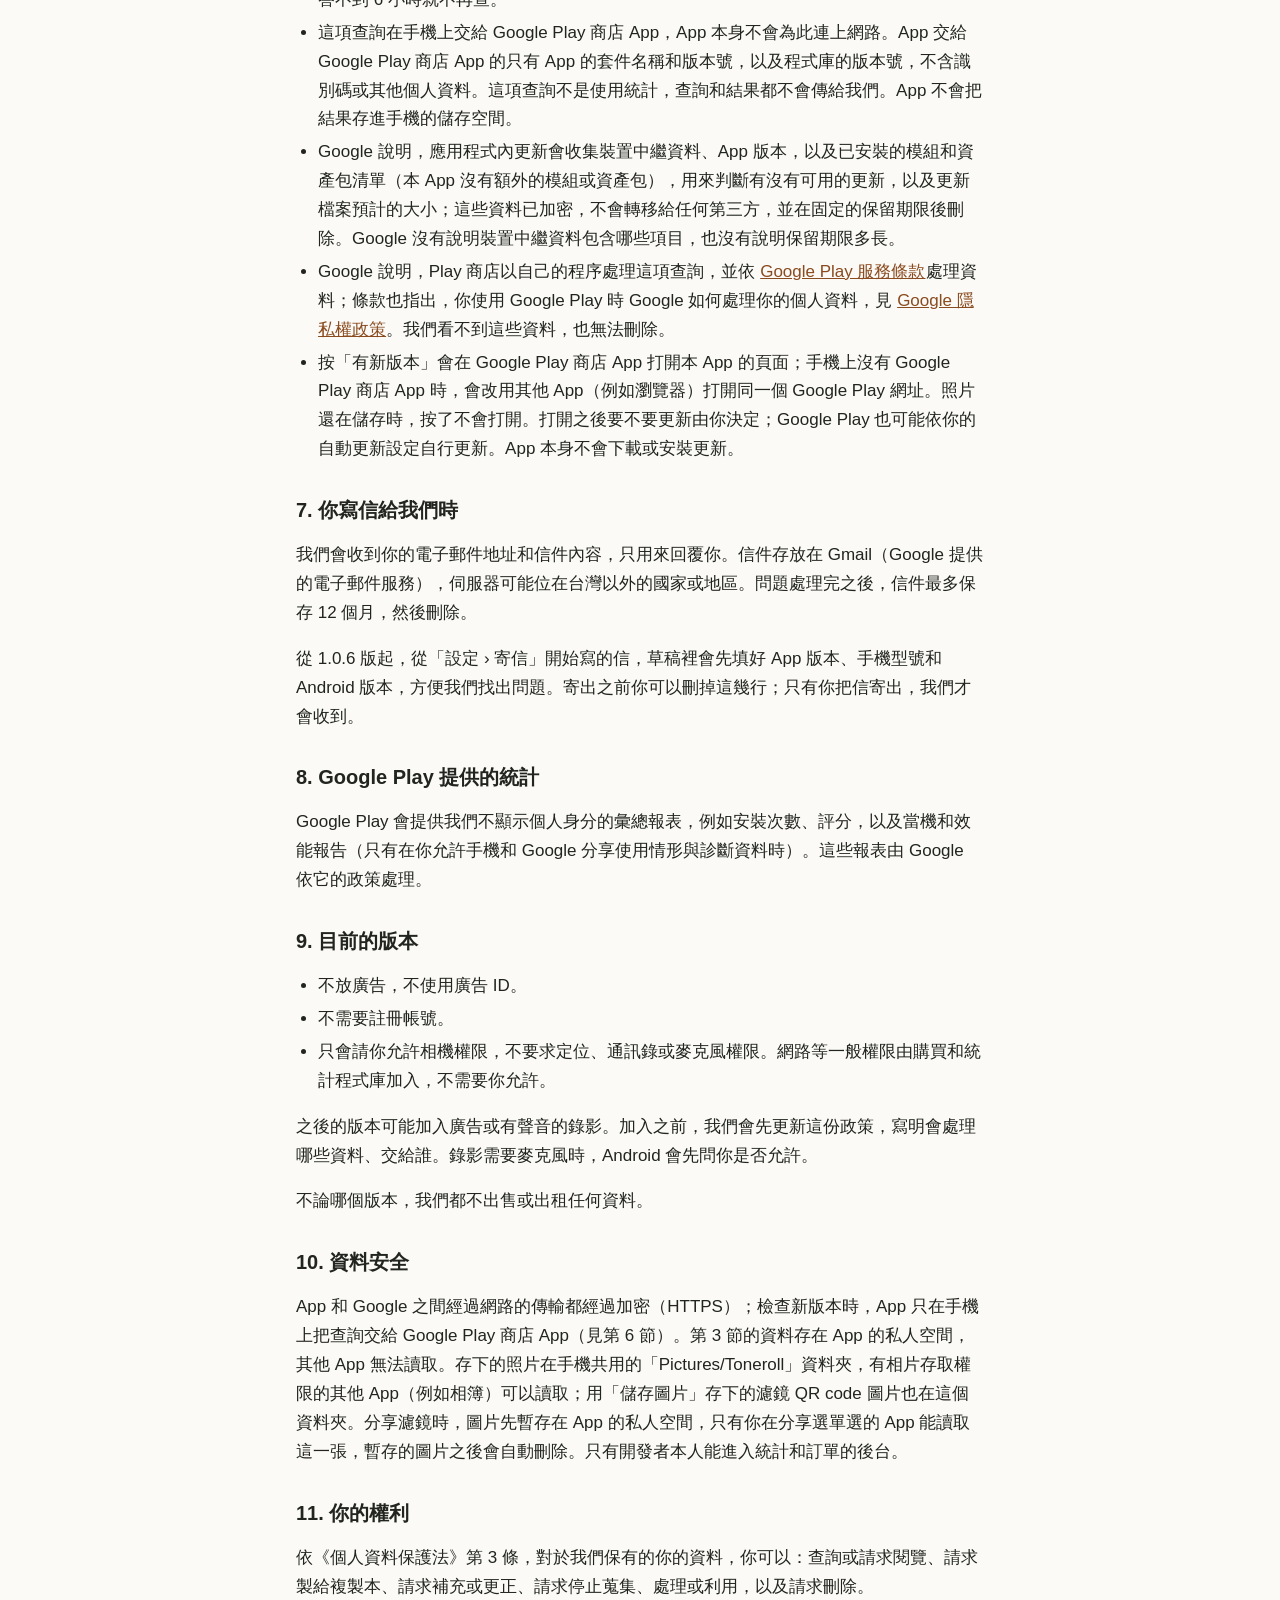
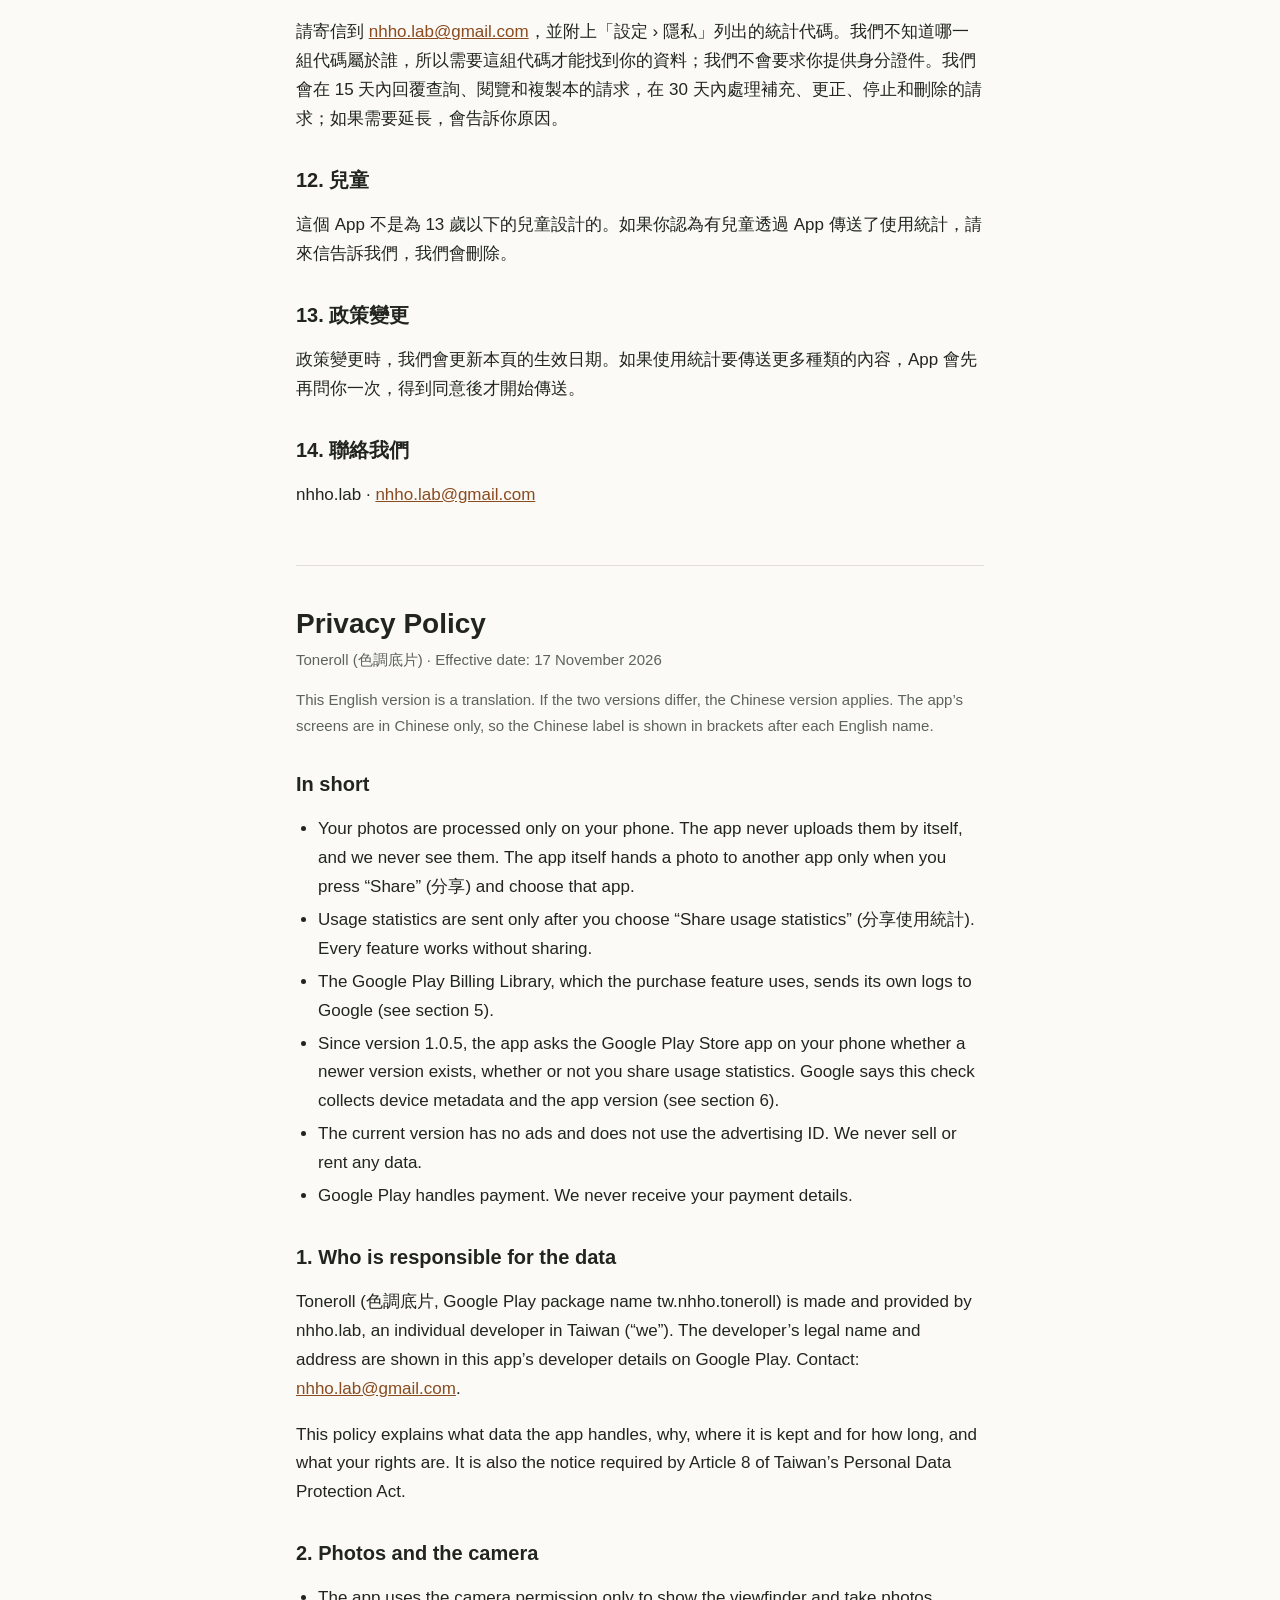
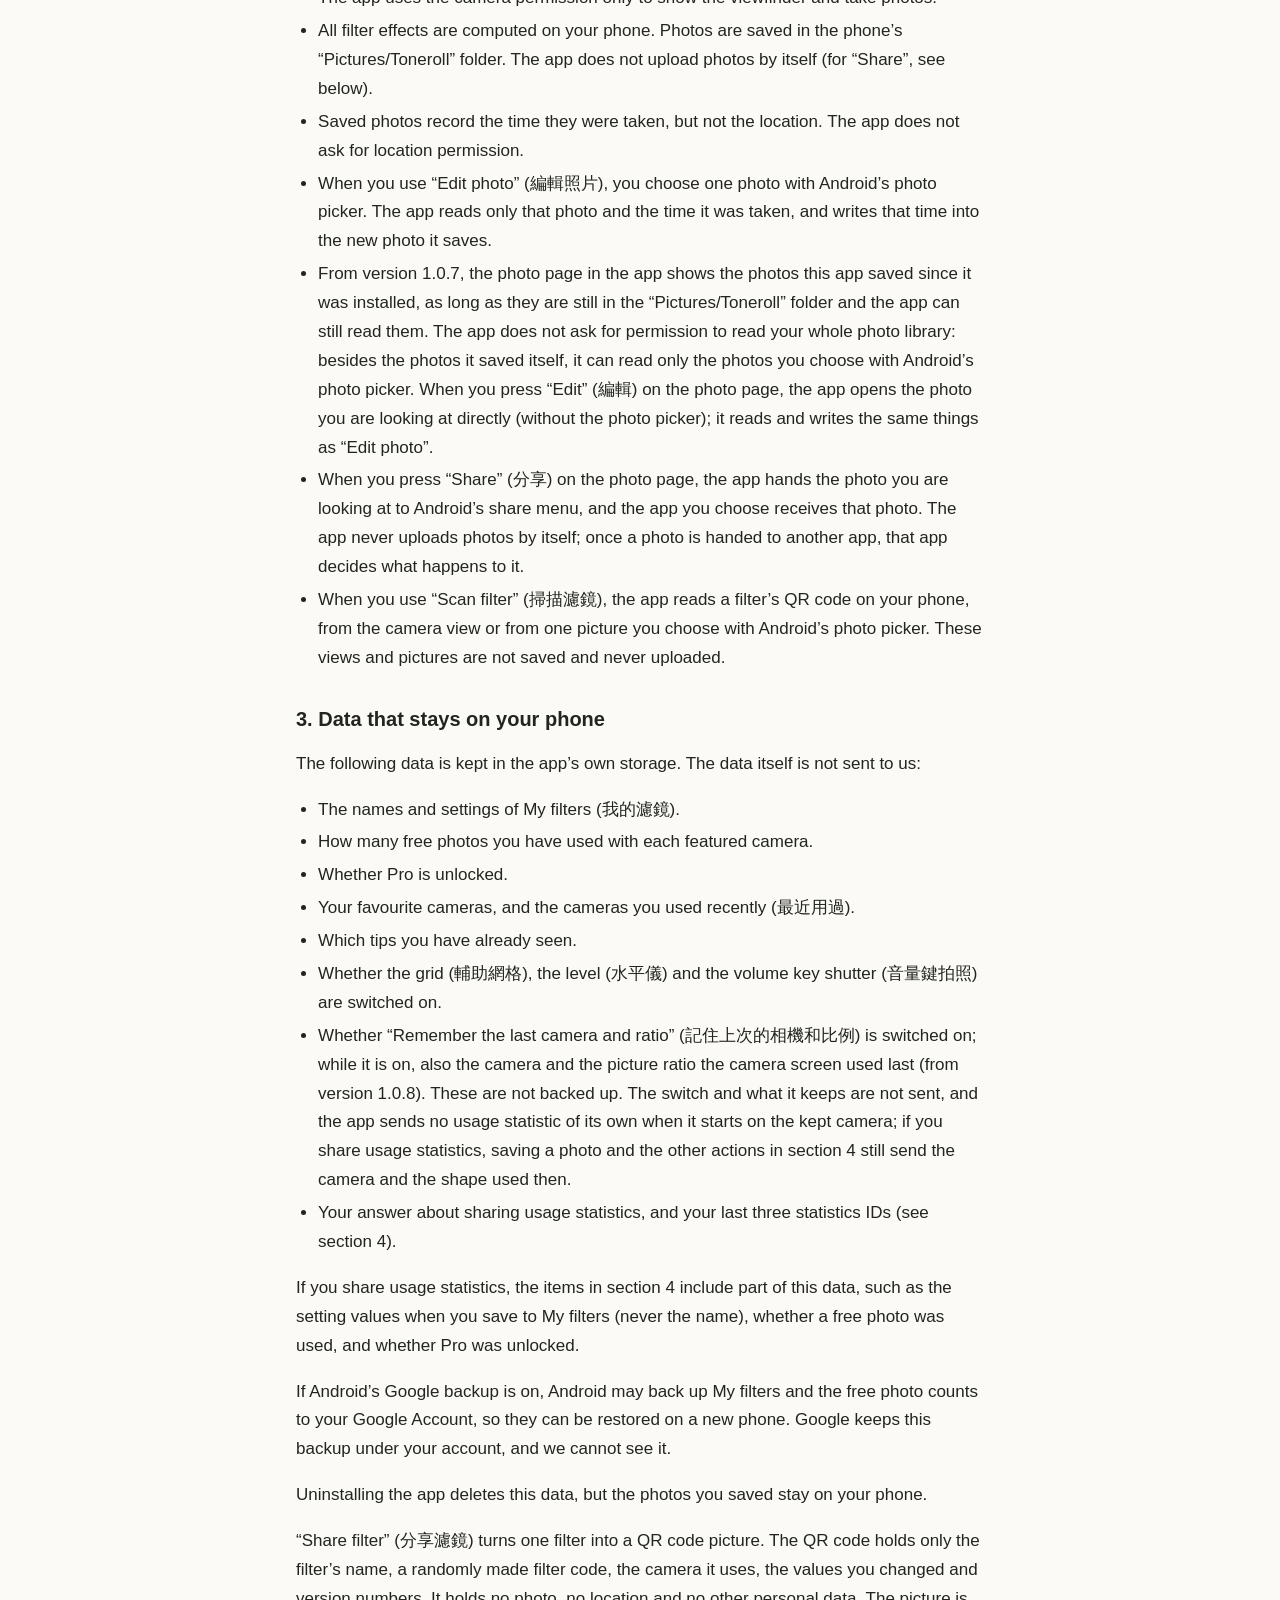
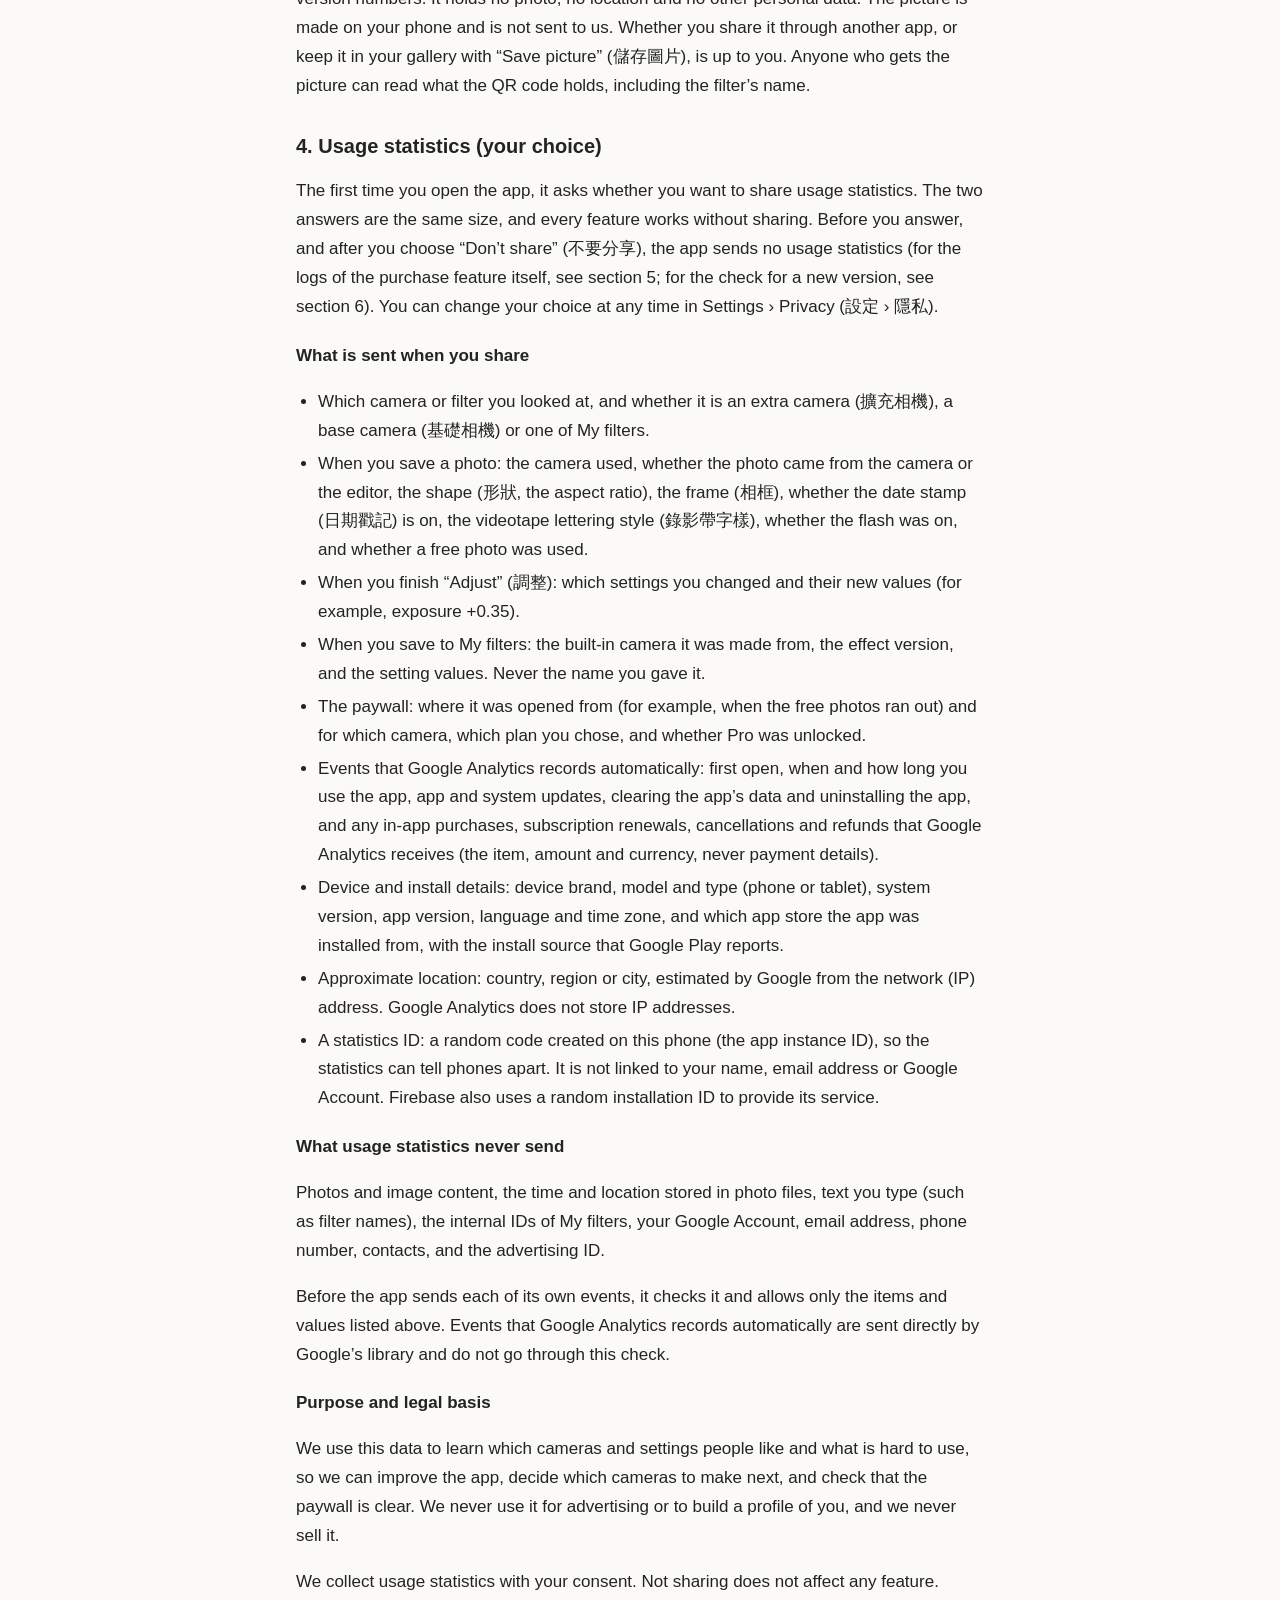
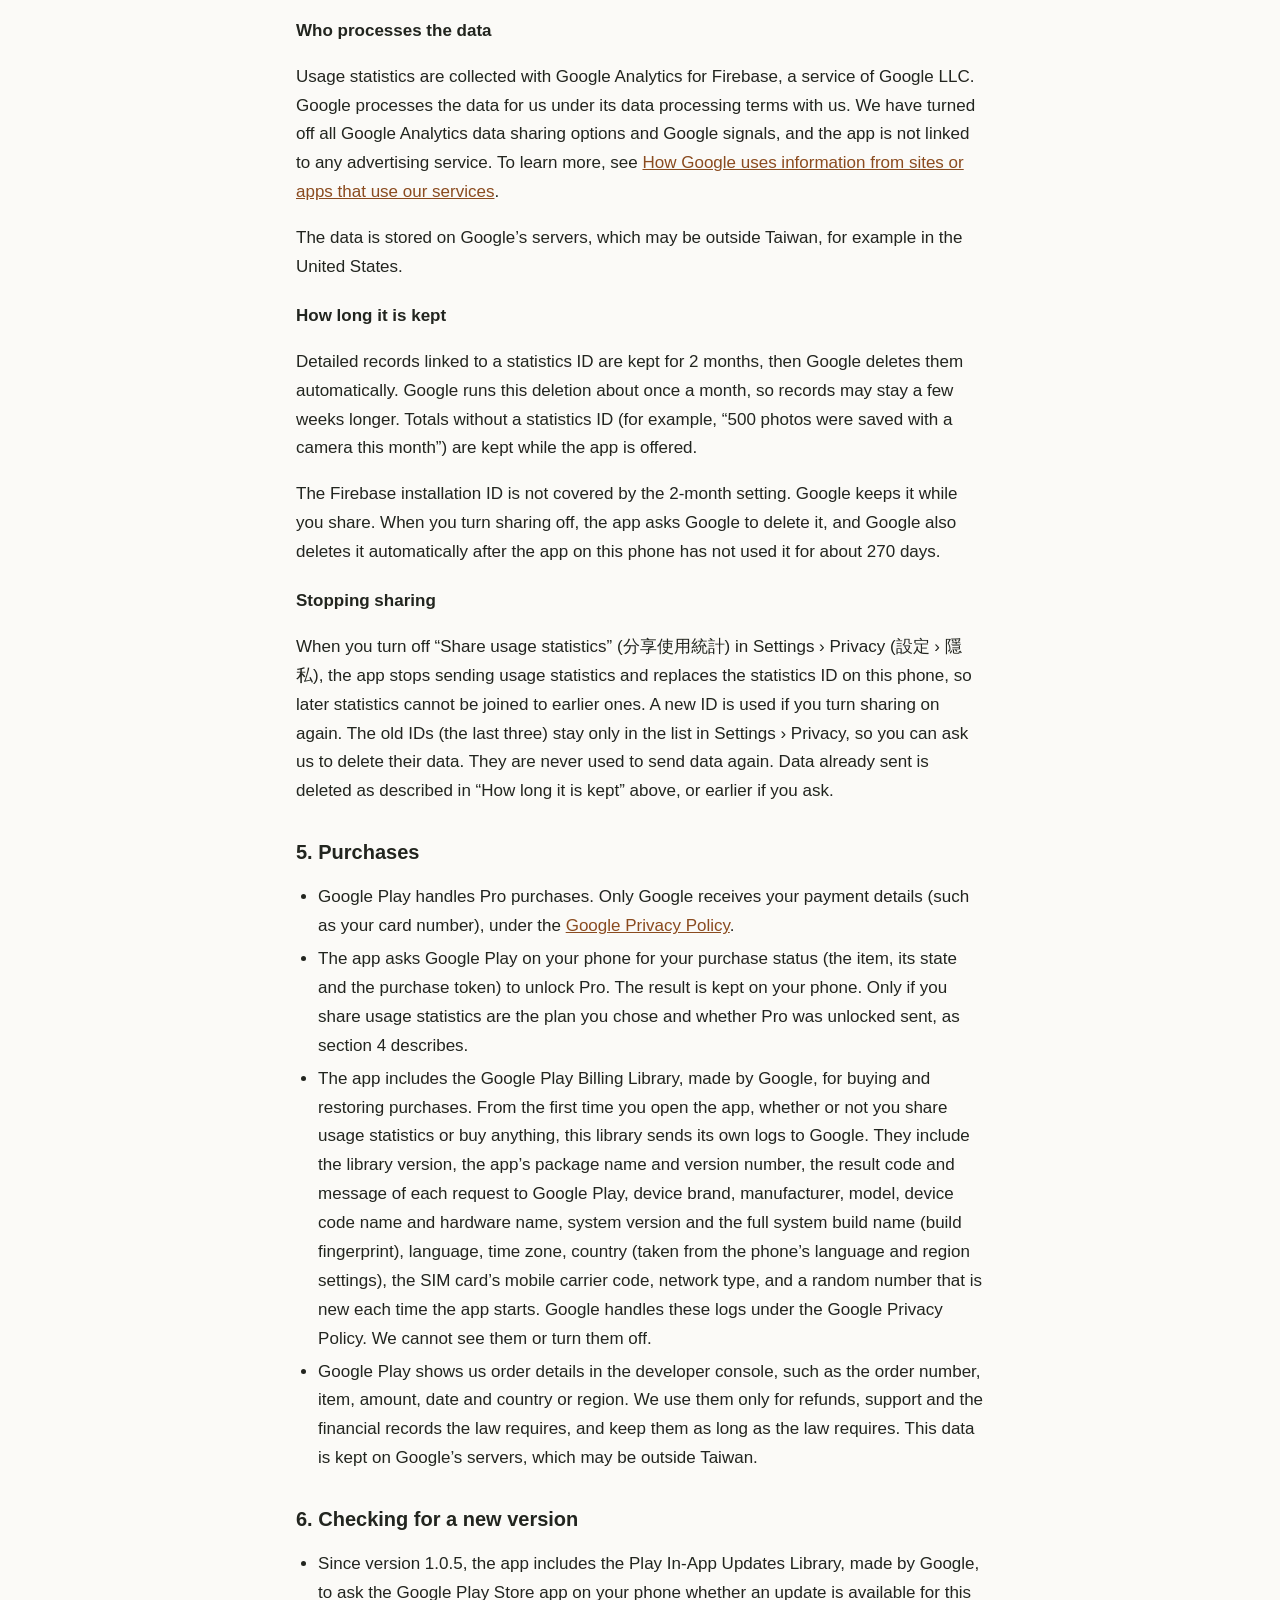
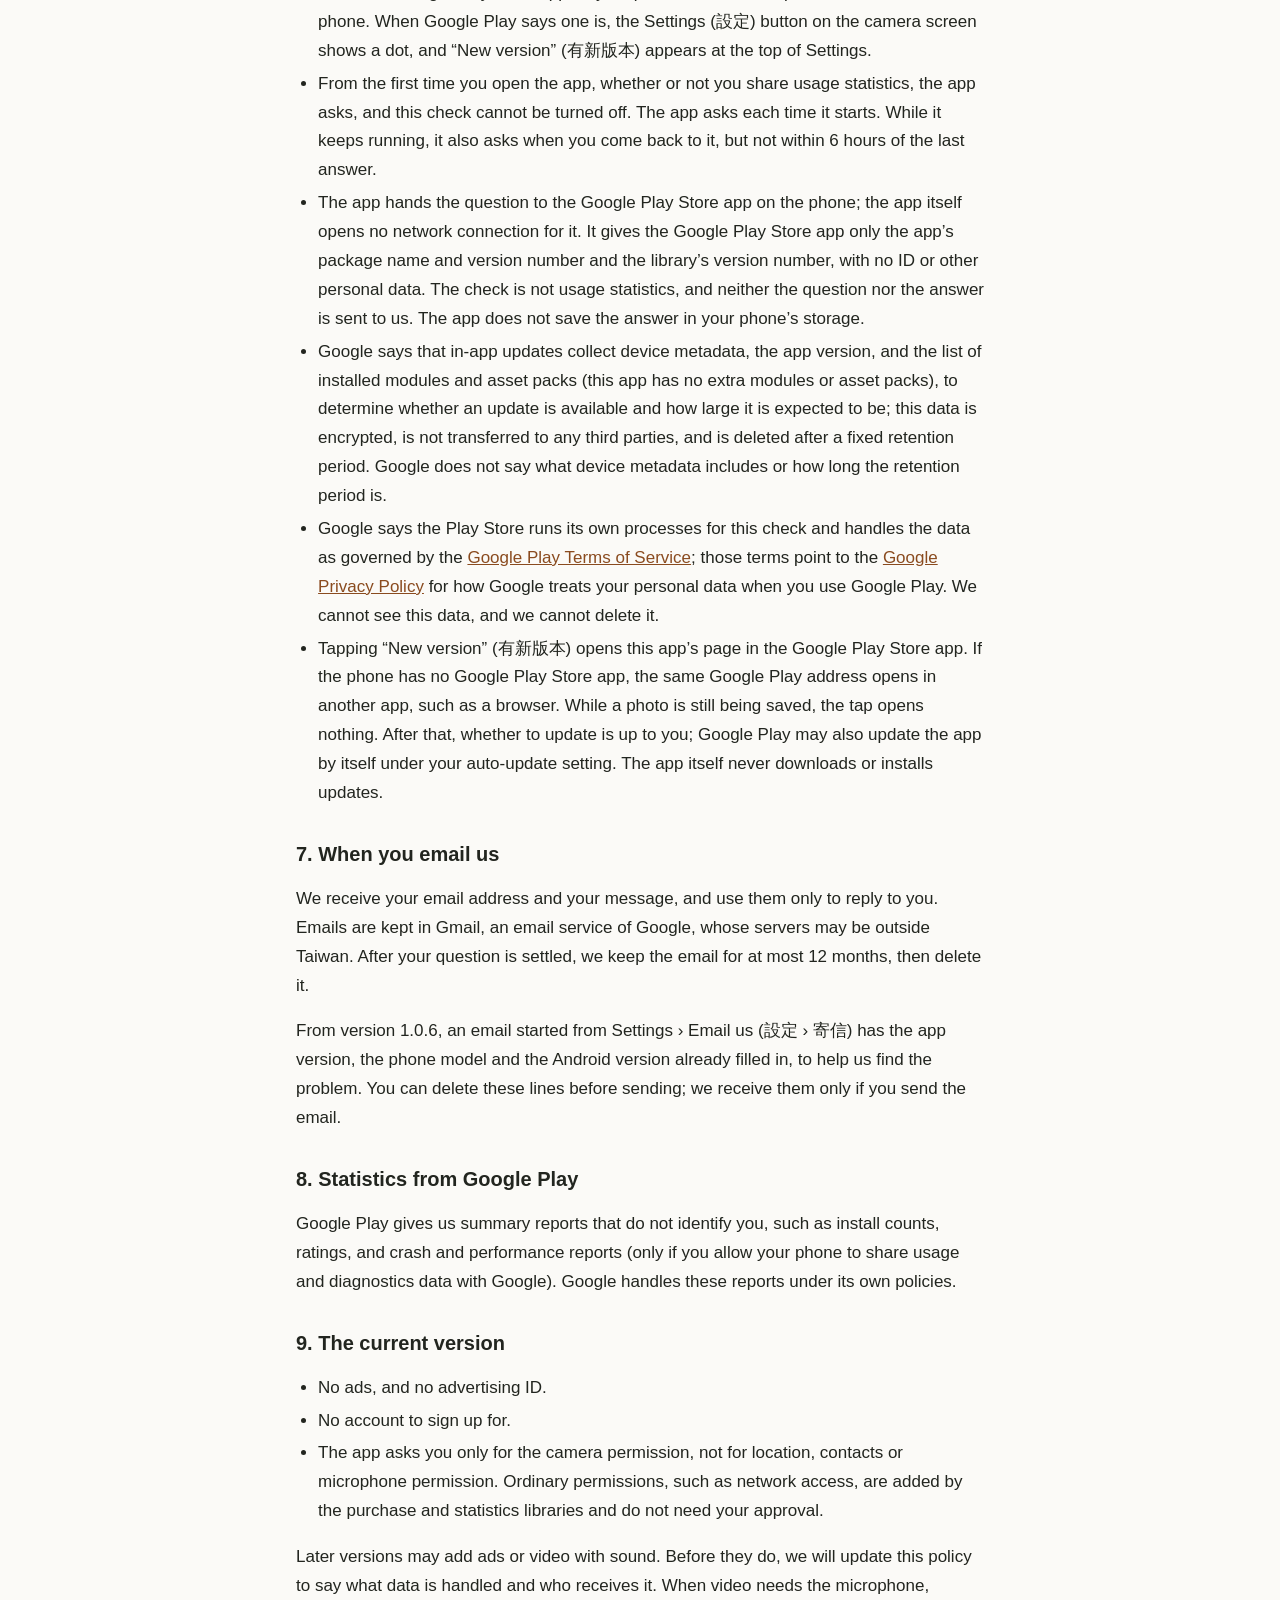
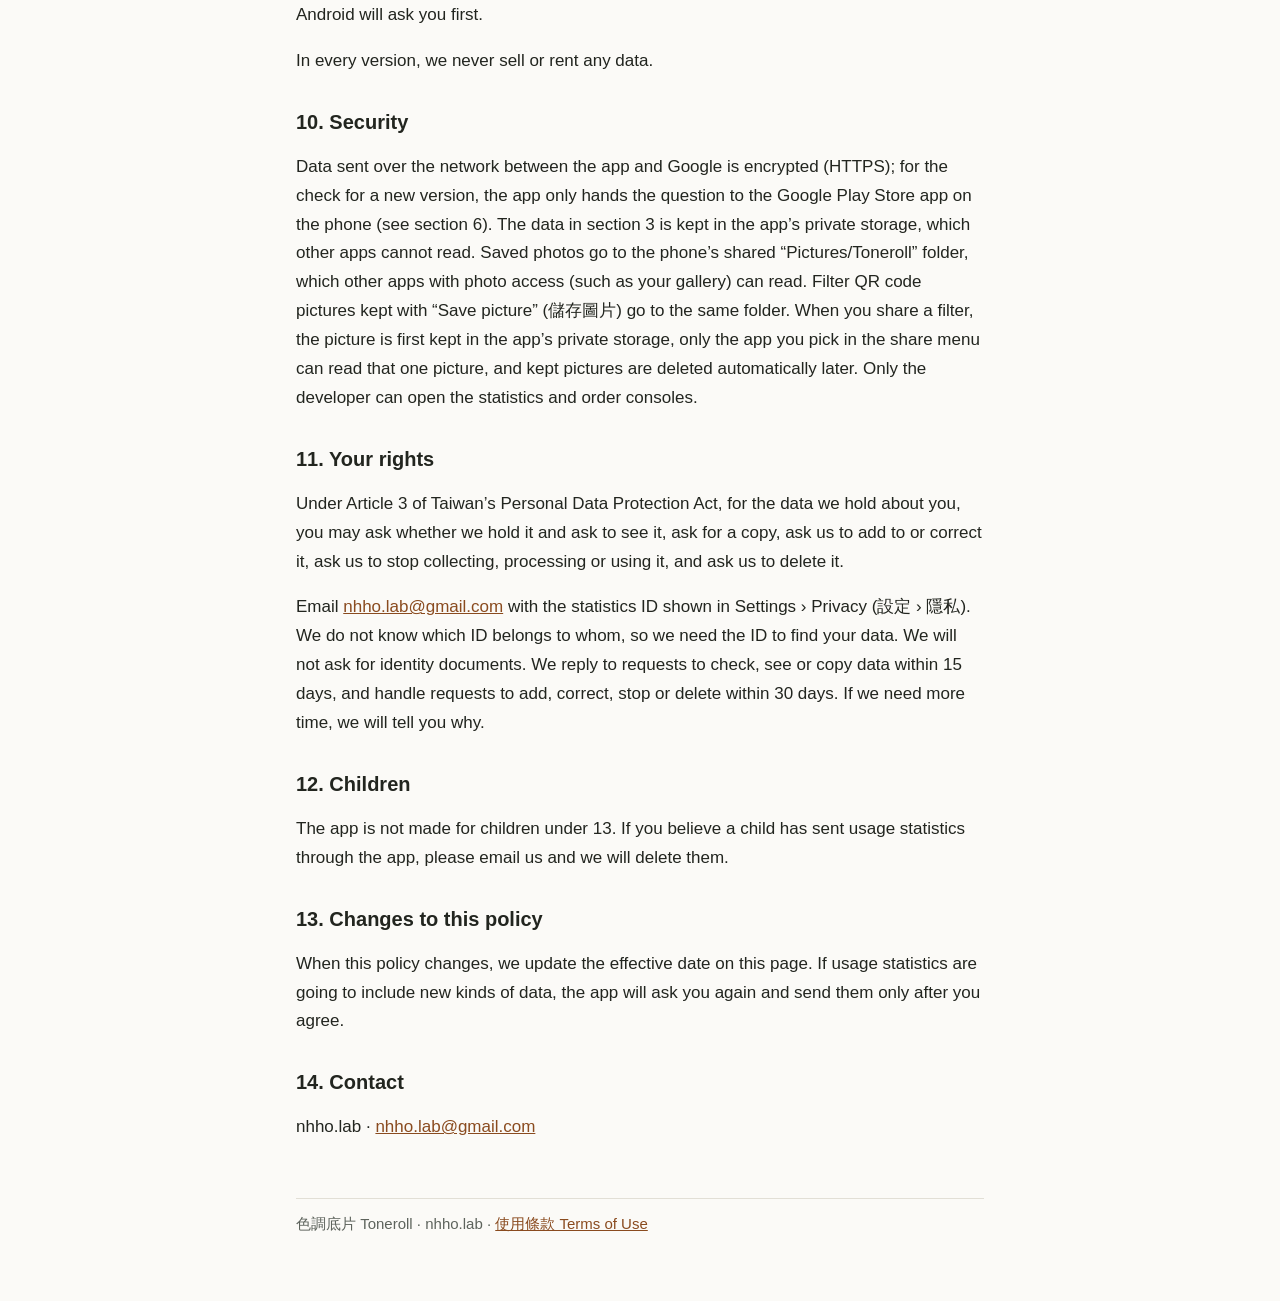
==== commit ecc68191: "docs: what of the kept camera can still be sent (Codex's review: the old wording said 'not sent' too" ====
--- a/toneroll/privacy/index.html
+++ b/toneroll/privacy/index.html
@@ -48,7 +48,7 @@
 <li>收藏的相機，以及「最近用過」的相機。</li>
 <li>已經看過哪些操作提示。</li>
 <li>「輔助網格」、「水平儀」和「音量鍵拍照」的開關設定。</li>
-<li>「記住上次的相機和比例」的開關設定；開啟時，還有相機畫面最後用的相機和照片比例（從 1.0.8 版起）。這些不會備份，也不會傳送。</li>
+<li>「記住上次的相機和比例」的開關設定；開啟時，還有相機畫面最後用的相機和照片比例（從 1.0.8 版起）。這些不會備份。開關設定和記住的內容不會傳送，App 回到記住的相機時也不會另外傳送使用統計；如果你分享使用統計，之後存下照片等操作仍會依第 4 節傳送當時用的相機和形狀。</li>
 <li>你對「分享使用統計」的選擇，以及最近三組統計代碼（見第 4 節）。</li>
 </ul>
 <p>如果你分享使用統計，第 4 節列出的內容會包含其中一部分，例如存成「我的濾鏡」時的設定數值（不含名稱）、是否用掉免費照片，以及是否完成解鎖。</p>
@@ -181,7 +181,7 @@
 <li>Your favourite cameras, and the cameras you used recently (最近用過).</li>
 <li>Which tips you have already seen.</li>
 <li>Whether the grid (輔助網格), the level (水平儀) and the volume key shutter (音量鍵拍照) are switched on.</li>
-<li>Whether “Remember the last camera and ratio” (記住上次的相機和比例) is switched on; while it is on, also the camera and the picture ratio the camera screen used last (from version 1.0.8). These are not backed up and not sent.</li>
+<li>Whether “Remember the last camera and ratio” (記住上次的相機和比例) is switched on; while it is on, also the camera and the picture ratio the camera screen used last (from version 1.0.8). These are not backed up. The switch and what it keeps are not sent, and the app sends no usage statistic of its own when it starts on the kept camera; if you share usage statistics, saving a photo and the other actions in section 4 still send the camera and the shape used then.</li>
 <li>Your answer about sharing usage statistics, and your last three statistics IDs (see section 4).</li>
 </ul>
 <p>If you share usage statistics, the items in section 4 include part of this data, such as the setting values when you save to My filters (never the name), whether a free photo was used, and whether Pro was unlocked.</p>
